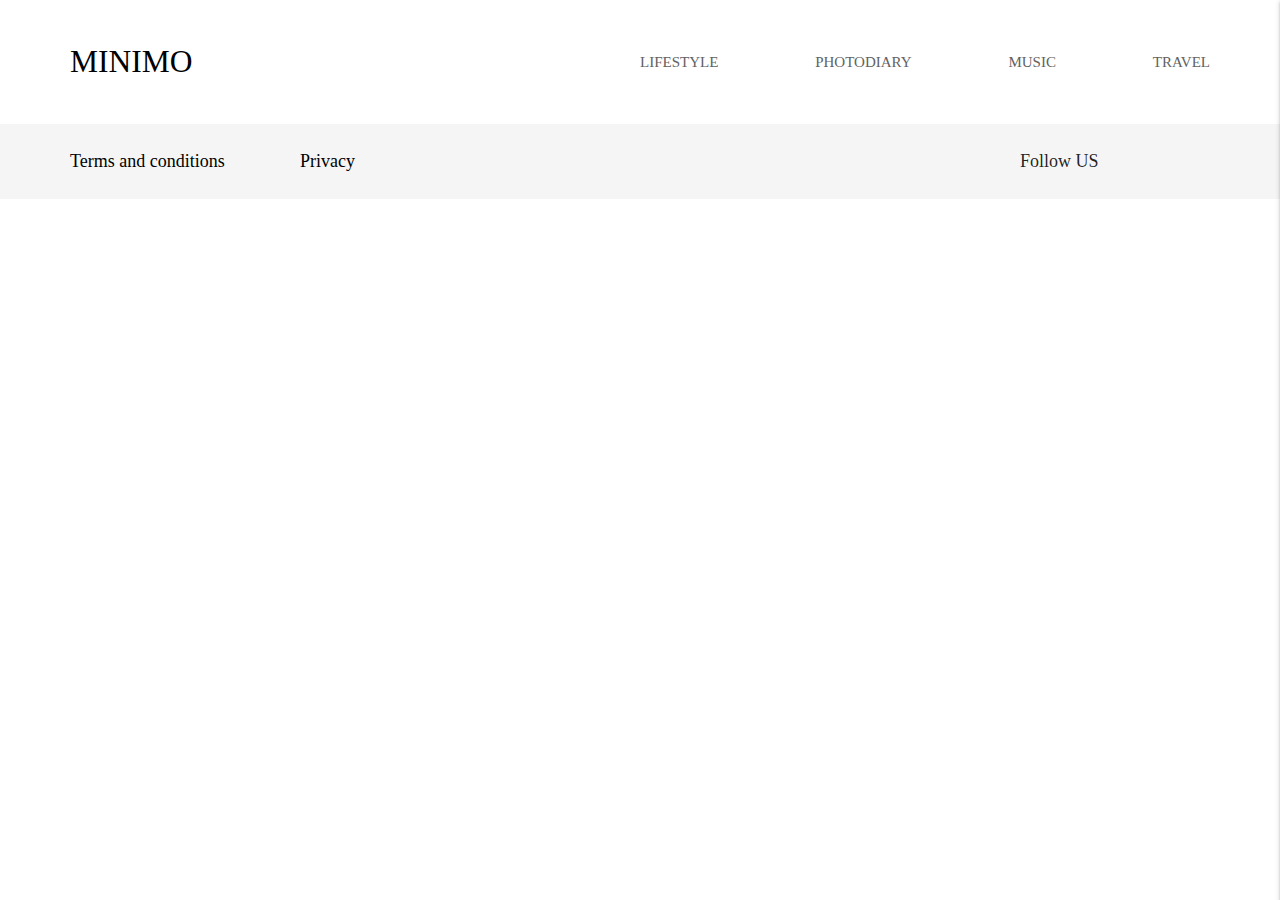
==== index.html @ a89e5e60 "Auto-generated commit" ====
<!doctype html>
<html lang="en">
<head>
  <meta charset="utf-8">
  <title>Minimo</title>
  <base href="https://ahmedkhairydev.github.io/ngminimo/">
  <meta name="viewport" content="width=device-width, initial-scale=1">
  <link rel="icon" type="image/x-icon" href="favicon.ico">
  
  <!-- Import Font Awesome -->
  <link rel="stylesheet" href="https://use.fontawesome.com/releases/v5.0.9/css/all.css" integrity="sha384-5SOiIsAziJl6AWe0HWRKTXlfcSHKmYV4RBF18PPJ173Kzn7jzMyFuTtk8JA7QQG1" crossorigin="anonymous">
  <!-- Import MaterializeCSS fonts -->
  <link rel="stylesheet" href="https://fonts.googleapis.com/icon?family=Material+Icons">
<link rel="stylesheet" href="styles.7fae1f78141020bac230.css"></head>
<body>
  <app-root></app-root>
<script type="text/javascript" src="runtime.26209474bfa8dc87a77c.js"></script><script type="text/javascript" src="es2015-polyfills.c5dd28b362270c767b34.js" nomodule></script><script type="text/javascript" src="polyfills.8bbb231b43165d65d357.js"></script><script type="text/javascript" src="scripts.d571d647354c7cdb6317.js"></script><script type="text/javascript" src="main.213c6eed64978dbbe529.js"></script></body>
</html>
---- styles.7fae1f78141020bac230.css ----
.materialize-red{background-color:#e51c23!important}.materialize-red-text{color:#e51c23!important}.materialize-red.lighten-5{background-color:#fdeaeb!important}.materialize-red-text.text-lighten-5{color:#fdeaeb!important}.materialize-red.lighten-4{background-color:#f8c1c3!important}.materialize-red-text.text-lighten-4{color:#f8c1c3!important}.materialize-red.lighten-3{background-color:#f3989b!important}.materialize-red-text.text-lighten-3{color:#f3989b!important}.materialize-red.lighten-2{background-color:#ee6e73!important}.materialize-red-text.text-lighten-2{color:#ee6e73!important}.materialize-red.lighten-1{background-color:#ea454b!important}.materialize-red-text.text-lighten-1{color:#ea454b!important}.materialize-red.darken-1{background-color:#d0181e!important}.materialize-red-text.text-darken-1{color:#d0181e!important}.materialize-red.darken-2{background-color:#b9151b!important}.materialize-red-text.text-darken-2{color:#b9151b!important}.materialize-red.darken-3{background-color:#a21318!important}.materialize-red-text.text-darken-3{color:#a21318!important}.materialize-red.darken-4{background-color:#8b1014!important}.materialize-red-text.text-darken-4{color:#8b1014!important}.red{background-color:#f44336!important}.red-text{color:#f44336!important}.red.lighten-5{background-color:#ffebee!important}.red-text.text-lighten-5{color:#ffebee!important}.red.lighten-4{background-color:#ffcdd2!important}.red-text.text-lighten-4{color:#ffcdd2!important}.red.lighten-3{background-color:#ef9a9a!important}.red-text.text-lighten-3{color:#ef9a9a!important}.red.lighten-2{background-color:#e57373!important}.red-text.text-lighten-2{color:#e57373!important}.red.lighten-1{background-color:#ef5350!important}.red-text.text-lighten-1{color:#ef5350!important}.red.darken-1{background-color:#e53935!important}.red-text.text-darken-1{color:#e53935!important}.red.darken-2{background-color:#d32f2f!important}.red-text.text-darken-2{color:#d32f2f!important}.red.darken-3{background-color:#c62828!important}.red-text.text-darken-3{color:#c62828!important}.red.darken-4{background-color:#b71c1c!important}.red-text.text-darken-4{color:#b71c1c!important}.red.accent-1{background-color:#ff8a80!important}.red-text.text-accent-1{color:#ff8a80!important}.red.accent-2{background-color:#ff5252!important}.red-text.text-accent-2{color:#ff5252!important}.red.accent-3{background-color:#ff1744!important}.red-text.text-accent-3{color:#ff1744!important}.red.accent-4{background-color:#d50000!important}.red-text.text-accent-4{color:#d50000!important}.pink{background-color:#e91e63!important}.pink-text{color:#e91e63!important}.pink.lighten-5{background-color:#fce4ec!important}.pink-text.text-lighten-5{color:#fce4ec!important}.pink.lighten-4{background-color:#f8bbd0!important}.pink-text.text-lighten-4{color:#f8bbd0!important}.pink.lighten-3{background-color:#f48fb1!important}.pink-text.text-lighten-3{color:#f48fb1!important}.pink.lighten-2{background-color:#f06292!important}.pink-text.text-lighten-2{color:#f06292!important}.pink.lighten-1{background-color:#ec407a!important}.pink-text.text-lighten-1{color:#ec407a!important}.pink.darken-1{background-color:#d81b60!important}.pink-text.text-darken-1{color:#d81b60!important}.pink.darken-2{background-color:#c2185b!important}.pink-text.text-darken-2{color:#c2185b!important}.pink.darken-3{background-color:#ad1457!important}.pink-text.text-darken-3{color:#ad1457!important}.pink.darken-4{background-color:#880e4f!important}.pink-text.text-darken-4{color:#880e4f!important}.pink.accent-1{background-color:#ff80ab!important}.pink-text.text-accent-1{color:#ff80ab!important}.pink.accent-2{background-color:#ff4081!important}.pink-text.text-accent-2{color:#ff4081!important}.pink.accent-3{background-color:#f50057!important}.pink-text.text-accent-3{color:#f50057!important}.pink.accent-4{background-color:#c51162!important}.pink-text.text-accent-4{color:#c51162!important}.purple{background-color:#9c27b0!important}.purple-text{color:#9c27b0!important}.purple.lighten-5{background-color:#f3e5f5!important}.purple-text.text-lighten-5{color:#f3e5f5!important}.purple.lighten-4{background-color:#e1bee7!important}.purple-text.text-lighten-4{color:#e1bee7!important}.purple.lighten-3{background-color:#ce93d8!important}.purple-text.text-lighten-3{color:#ce93d8!important}.purple.lighten-2{background-color:#ba68c8!important}.purple-text.text-lighten-2{color:#ba68c8!important}.purple.lighten-1{background-color:#ab47bc!important}.purple-text.text-lighten-1{color:#ab47bc!important}.purple.darken-1{background-color:#8e24aa!important}.purple-text.text-darken-1{color:#8e24aa!important}.purple.darken-2{background-color:#7b1fa2!important}.purple-text.text-darken-2{color:#7b1fa2!important}.purple.darken-3{background-color:#6a1b9a!important}.purple-text.text-darken-3{color:#6a1b9a!important}.purple.darken-4{background-color:#4a148c!important}.purple-text.text-darken-4{color:#4a148c!important}.purple.accent-1{background-color:#ea80fc!important}.purple-text.text-accent-1{color:#ea80fc!important}.purple.accent-2{background-color:#e040fb!important}.purple-text.text-accent-2{color:#e040fb!important}.purple.accent-3{background-color:#d500f9!important}.purple-text.text-accent-3{color:#d500f9!important}.purple.accent-4{background-color:#a0f!important}.purple-text.text-accent-4{color:#a0f!important}.deep-purple{background-color:#673ab7!important}.deep-purple-text{color:#673ab7!important}.deep-purple.lighten-5{background-color:#ede7f6!important}.deep-purple-text.text-lighten-5{color:#ede7f6!important}.deep-purple.lighten-4{background-color:#d1c4e9!important}.deep-purple-text.text-lighten-4{color:#d1c4e9!important}.deep-purple.lighten-3{background-color:#b39ddb!important}.deep-purple-text.text-lighten-3{color:#b39ddb!important}.deep-purple.lighten-2{background-color:#9575cd!important}.deep-purple-text.text-lighten-2{color:#9575cd!important}.deep-purple.lighten-1{background-color:#7e57c2!important}.deep-purple-text.text-lighten-1{color:#7e57c2!important}.deep-purple.darken-1{background-color:#5e35b1!important}.deep-purple-text.text-darken-1{color:#5e35b1!important}.deep-purple.darken-2{background-color:#512da8!important}.deep-purple-text.text-darken-2{color:#512da8!important}.deep-purple.darken-3{background-color:#4527a0!important}.deep-purple-text.text-darken-3{color:#4527a0!important}.deep-purple.darken-4{background-color:#311b92!important}.deep-purple-text.text-darken-4{color:#311b92!important}.deep-purple.accent-1{background-color:#b388ff!important}.deep-purple-text.text-accent-1{color:#b388ff!important}.deep-purple.accent-2{background-color:#7c4dff!important}.deep-purple-text.text-accent-2{color:#7c4dff!important}.deep-purple.accent-3{background-color:#651fff!important}.deep-purple-text.text-accent-3{color:#651fff!important}.deep-purple.accent-4{background-color:#6200ea!important}.deep-purple-text.text-accent-4{color:#6200ea!important}.indigo{background-color:#3f51b5!important}.indigo-text{color:#3f51b5!important}.indigo.lighten-5{background-color:#e8eaf6!important}.indigo-text.text-lighten-5{color:#e8eaf6!important}.indigo.lighten-4{background-color:#c5cae9!important}.indigo-text.text-lighten-4{color:#c5cae9!important}.indigo.lighten-3{background-color:#9fa8da!important}.indigo-text.text-lighten-3{color:#9fa8da!important}.indigo.lighten-2{background-color:#7986cb!important}.indigo-text.text-lighten-2{color:#7986cb!important}.indigo.lighten-1{background-color:#5c6bc0!important}.indigo-text.text-lighten-1{color:#5c6bc0!important}.indigo.darken-1{background-color:#3949ab!important}.indigo-text.text-darken-1{color:#3949ab!important}.indigo.darken-2{background-color:#303f9f!important}.indigo-text.text-darken-2{color:#303f9f!important}.indigo.darken-3{background-color:#283593!important}.indigo-text.text-darken-3{color:#283593!important}.indigo.darken-4{background-color:#1a237e!important}.indigo-text.text-darken-4{color:#1a237e!important}.indigo.accent-1{background-color:#8c9eff!important}.indigo-text.text-accent-1{color:#8c9eff!important}.indigo.accent-2{background-color:#536dfe!important}.indigo-text.text-accent-2{color:#536dfe!important}.indigo.accent-3{background-color:#3d5afe!important}.indigo-text.text-accent-3{color:#3d5afe!important}.indigo.accent-4{background-color:#304ffe!important}.indigo-text.text-accent-4{color:#304ffe!important}.blue{background-color:#2196f3!important}.blue-text{color:#2196f3!important}.blue.lighten-5{background-color:#e3f2fd!important}.blue-text.text-lighten-5{color:#e3f2fd!important}.blue.lighten-4{background-color:#bbdefb!important}.blue-text.text-lighten-4{color:#bbdefb!important}.blue.lighten-3{background-color:#90caf9!important}.blue-text.text-lighten-3{color:#90caf9!important}.blue.lighten-2{background-color:#64b5f6!important}.blue-text.text-lighten-2{color:#64b5f6!important}.blue.lighten-1{background-color:#42a5f5!important}.blue-text.text-lighten-1{color:#42a5f5!important}.blue.darken-1{background-color:#1e88e5!important}.blue-text.text-darken-1{color:#1e88e5!important}.blue.darken-2{background-color:#1976d2!important}.blue-text.text-darken-2{color:#1976d2!important}.blue.darken-3{background-color:#1565c0!important}.blue-text.text-darken-3{color:#1565c0!important}.blue.darken-4{background-color:#0d47a1!important}.blue-text.text-darken-4{color:#0d47a1!important}.blue.accent-1{background-color:#82b1ff!important}.blue-text.text-accent-1{color:#82b1ff!important}.blue.accent-2{background-color:#448aff!important}.blue-text.text-accent-2{color:#448aff!important}.blue.accent-3{background-color:#2979ff!important}.blue-text.text-accent-3{color:#2979ff!important}.blue.accent-4{background-color:#2962ff!important}.blue-text.text-accent-4{color:#2962ff!important}.light-blue{background-color:#03a9f4!important}.light-blue-text{color:#03a9f4!important}.light-blue.lighten-5{background-color:#e1f5fe!important}.light-blue-text.text-lighten-5{color:#e1f5fe!important}.light-blue.lighten-4{background-color:#b3e5fc!important}.light-blue-text.text-lighten-4{color:#b3e5fc!important}.light-blue.lighten-3{background-color:#81d4fa!important}.light-blue-text.text-lighten-3{color:#81d4fa!important}.light-blue.lighten-2{background-color:#4fc3f7!important}.light-blue-text.text-lighten-2{color:#4fc3f7!important}.light-blue.lighten-1{background-color:#29b6f6!important}.light-blue-text.text-lighten-1{color:#29b6f6!important}.light-blue.darken-1{background-color:#039be5!important}.light-blue-text.text-darken-1{color:#039be5!important}.light-blue.darken-2{background-color:#0288d1!important}.light-blue-text.text-darken-2{color:#0288d1!important}.light-blue.darken-3{background-color:#0277bd!important}.light-blue-text.text-darken-3{color:#0277bd!important}.light-blue.darken-4{background-color:#01579b!important}.light-blue-text.text-darken-4{color:#01579b!important}.light-blue.accent-1{background-color:#80d8ff!important}.light-blue-text.text-accent-1{color:#80d8ff!important}.light-blue.accent-2{background-color:#40c4ff!important}.light-blue-text.text-accent-2{color:#40c4ff!important}.light-blue.accent-3{background-color:#00b0ff!important}.light-blue-text.text-accent-3{color:#00b0ff!important}.light-blue.accent-4{background-color:#0091ea!important}.light-blue-text.text-accent-4{color:#0091ea!important}.cyan{background-color:#00bcd4!important}.cyan-text{color:#00bcd4!important}.cyan.lighten-5{background-color:#e0f7fa!important}.cyan-text.text-lighten-5{color:#e0f7fa!important}.cyan.lighten-4{background-color:#b2ebf2!important}.cyan-text.text-lighten-4{color:#b2ebf2!important}.cyan.lighten-3{background-color:#80deea!important}.cyan-text.text-lighten-3{color:#80deea!important}.cyan.lighten-2{background-color:#4dd0e1!important}.cyan-text.text-lighten-2{color:#4dd0e1!important}.cyan.lighten-1{background-color:#26c6da!important}.cyan-text.text-lighten-1{color:#26c6da!important}.cyan.darken-1{background-color:#00acc1!important}.cyan-text.text-darken-1{color:#00acc1!important}.cyan.darken-2{background-color:#0097a7!important}.cyan-text.text-darken-2{color:#0097a7!important}.cyan.darken-3{background-color:#00838f!important}.cyan-text.text-darken-3{color:#00838f!important}.cyan.darken-4{background-color:#006064!important}.cyan-text.text-darken-4{color:#006064!important}.cyan.accent-1{background-color:#84ffff!important}.cyan-text.text-accent-1{color:#84ffff!important}.cyan.accent-2{background-color:#18ffff!important}.cyan-text.text-accent-2{color:#18ffff!important}.cyan.accent-3{background-color:#00e5ff!important}.cyan-text.text-accent-3{color:#00e5ff!important}.cyan.accent-4{background-color:#00b8d4!important}.cyan-text.text-accent-4{color:#00b8d4!important}.teal{background-color:#009688!important}.teal-text{color:#009688!important}.teal.lighten-5{background-color:#e0f2f1!important}.teal-text.text-lighten-5{color:#e0f2f1!important}.teal.lighten-4{background-color:#b2dfdb!important}.teal-text.text-lighten-4{color:#b2dfdb!important}.teal.lighten-3{background-color:#80cbc4!important}.teal-text.text-lighten-3{color:#80cbc4!important}.teal.lighten-2{background-color:#4db6ac!important}.teal-text.text-lighten-2{color:#4db6ac!important}.teal.lighten-1{background-color:#26a69a!important}.teal-text.text-lighten-1{color:#26a69a!important}.teal.darken-1{background-color:#00897b!important}.teal-text.text-darken-1{color:#00897b!important}.teal.darken-2{background-color:#00796b!important}.teal-text.text-darken-2{color:#00796b!important}.teal.darken-3{background-color:#00695c!important}.teal-text.text-darken-3{color:#00695c!important}.teal.darken-4{background-color:#004d40!important}.teal-text.text-darken-4{color:#004d40!important}.teal.accent-1{background-color:#a7ffeb!important}.teal-text.text-accent-1{color:#a7ffeb!important}.teal.accent-2{background-color:#64ffda!important}.teal-text.text-accent-2{color:#64ffda!important}.teal.accent-3{background-color:#1de9b6!important}.teal-text.text-accent-3{color:#1de9b6!important}.teal.accent-4{background-color:#00bfa5!important}.teal-text.text-accent-4{color:#00bfa5!important}.green{background-color:#4caf50!important}.green-text{color:#4caf50!important}.green.lighten-5{background-color:#e8f5e9!important}.green-text.text-lighten-5{color:#e8f5e9!important}.green.lighten-4{background-color:#c8e6c9!important}.green-text.text-lighten-4{color:#c8e6c9!important}.green.lighten-3{background-color:#a5d6a7!important}.green-text.text-lighten-3{color:#a5d6a7!important}.green.lighten-2{background-color:#81c784!important}.green-text.text-lighten-2{color:#81c784!important}.green.lighten-1{background-color:#66bb6a!important}.green-text.text-lighten-1{color:#66bb6a!important}.green.darken-1{background-color:#43a047!important}.green-text.text-darken-1{color:#43a047!important}.green.darken-2{background-color:#388e3c!important}.green-text.text-darken-2{color:#388e3c!important}.green.darken-3{background-color:#2e7d32!important}.green-text.text-darken-3{color:#2e7d32!important}.green.darken-4{background-color:#1b5e20!important}.green-text.text-darken-4{color:#1b5e20!important}.green.accent-1{background-color:#b9f6ca!important}.green-text.text-accent-1{color:#b9f6ca!important}.green.accent-2{background-color:#69f0ae!important}.green-text.text-accent-2{color:#69f0ae!important}.green.accent-3{background-color:#00e676!important}.green-text.text-accent-3{color:#00e676!important}.green.accent-4{background-color:#00c853!important}.green-text.text-accent-4{color:#00c853!important}.light-green{background-color:#8bc34a!important}.light-green-text{color:#8bc34a!important}.light-green.lighten-5{background-color:#f1f8e9!important}.light-green-text.text-lighten-5{color:#f1f8e9!important}.light-green.lighten-4{background-color:#dcedc8!important}.light-green-text.text-lighten-4{color:#dcedc8!important}.light-green.lighten-3{background-color:#c5e1a5!important}.light-green-text.text-lighten-3{color:#c5e1a5!important}.light-green.lighten-2{background-color:#aed581!important}.light-green-text.text-lighten-2{color:#aed581!important}.light-green.lighten-1{background-color:#9ccc65!important}.light-green-text.text-lighten-1{color:#9ccc65!important}.light-green.darken-1{background-color:#7cb342!important}.light-green-text.text-darken-1{color:#7cb342!important}.light-green.darken-2{background-color:#689f38!important}.light-green-text.text-darken-2{color:#689f38!important}.light-green.darken-3{background-color:#558b2f!important}.light-green-text.text-darken-3{color:#558b2f!important}.light-green.darken-4{background-color:#33691e!important}.light-green-text.text-darken-4{color:#33691e!important}.light-green.accent-1{background-color:#ccff90!important}.light-green-text.text-accent-1{color:#ccff90!important}.light-green.accent-2{background-color:#b2ff59!important}.light-green-text.text-accent-2{color:#b2ff59!important}.light-green.accent-3{background-color:#76ff03!important}.light-green-text.text-accent-3{color:#76ff03!important}.light-green.accent-4{background-color:#64dd17!important}.light-green-text.text-accent-4{color:#64dd17!important}.lime{background-color:#cddc39!important}.lime-text{color:#cddc39!important}.lime.lighten-5{background-color:#f9fbe7!important}.lime-text.text-lighten-5{color:#f9fbe7!important}.lime.lighten-4{background-color:#f0f4c3!important}.lime-text.text-lighten-4{color:#f0f4c3!important}.lime.lighten-3{background-color:#e6ee9c!important}.lime-text.text-lighten-3{color:#e6ee9c!important}.lime.lighten-2{background-color:#dce775!important}.lime-text.text-lighten-2{color:#dce775!important}.lime.lighten-1{background-color:#d4e157!important}.lime-text.text-lighten-1{color:#d4e157!important}.lime.darken-1{background-color:#c0ca33!important}.lime-text.text-darken-1{color:#c0ca33!important}.lime.darken-2{background-color:#afb42b!important}.lime-text.text-darken-2{color:#afb42b!important}.lime.darken-3{background-color:#9e9d24!important}.lime-text.text-darken-3{color:#9e9d24!important}.lime.darken-4{background-color:#827717!important}.lime-text.text-darken-4{color:#827717!important}.lime.accent-1{background-color:#f4ff81!important}.lime-text.text-accent-1{color:#f4ff81!important}.lime.accent-2{background-color:#eeff41!important}.lime-text.text-accent-2{color:#eeff41!important}.lime.accent-3{background-color:#c6ff00!important}.lime-text.text-accent-3{color:#c6ff00!important}.lime.accent-4{background-color:#aeea00!important}.lime-text.text-accent-4{color:#aeea00!important}.yellow{background-color:#ffeb3b!important}.yellow-text{color:#ffeb3b!important}.yellow.lighten-5{background-color:#fffde7!important}.yellow-text.text-lighten-5{color:#fffde7!important}.yellow.lighten-4{background-color:#fff9c4!important}.yellow-text.text-lighten-4{color:#fff9c4!important}.yellow.lighten-3{background-color:#fff59d!important}.yellow-text.text-lighten-3{color:#fff59d!important}.yellow.lighten-2{background-color:#fff176!important}.yellow-text.text-lighten-2{color:#fff176!important}.yellow.lighten-1{background-color:#ffee58!important}.yellow-text.text-lighten-1{color:#ffee58!important}.yellow.darken-1{background-color:#fdd835!important}.yellow-text.text-darken-1{color:#fdd835!important}.yellow.darken-2{background-color:#fbc02d!important}.yellow-text.text-darken-2{color:#fbc02d!important}.yellow.darken-3{background-color:#f9a825!important}.yellow-text.text-darken-3{color:#f9a825!important}.yellow.darken-4{background-color:#f57f17!important}.yellow-text.text-darken-4{color:#f57f17!important}.yellow.accent-1{background-color:#ffff8d!important}.yellow-text.text-accent-1{color:#ffff8d!important}.yellow.accent-2{background-color:#ff0!important}.yellow-text.text-accent-2{color:#ff0!important}.yellow.accent-3{background-color:#ffea00!important}.yellow-text.text-accent-3{color:#ffea00!important}.yellow.accent-4{background-color:#ffd600!important}.yellow-text.text-accent-4{color:#ffd600!important}.amber{background-color:#ffc107!important}.amber-text{color:#ffc107!important}.amber.lighten-5{background-color:#fff8e1!important}.amber-text.text-lighten-5{color:#fff8e1!important}.amber.lighten-4{background-color:#ffecb3!important}.amber-text.text-lighten-4{color:#ffecb3!important}.amber.lighten-3{background-color:#ffe082!important}.amber-text.text-lighten-3{color:#ffe082!important}.amber.lighten-2{background-color:#ffd54f!important}.amber-text.text-lighten-2{color:#ffd54f!important}.amber.lighten-1{background-color:#ffca28!important}.amber-text.text-lighten-1{color:#ffca28!important}.amber.darken-1{background-color:#ffb300!important}.amber-text.text-darken-1{color:#ffb300!important}.amber.darken-2{background-color:#ffa000!important}.amber-text.text-darken-2{color:#ffa000!important}.amber.darken-3{background-color:#ff8f00!important}.amber-text.text-darken-3{color:#ff8f00!important}.amber.darken-4{background-color:#ff6f00!important}.amber-text.text-darken-4{color:#ff6f00!important}.amber.accent-1{background-color:#ffe57f!important}.amber-text.text-accent-1{color:#ffe57f!important}.amber.accent-2{background-color:#ffd740!important}.amber-text.text-accent-2{color:#ffd740!important}.amber.accent-3{background-color:#ffc400!important}.amber-text.text-accent-3{color:#ffc400!important}.amber.accent-4{background-color:#ffab00!important}.amber-text.text-accent-4{color:#ffab00!important}.orange{background-color:#ff9800!important}.orange-text{color:#ff9800!important}.orange.lighten-5{background-color:#fff3e0!important}.orange-text.text-lighten-5{color:#fff3e0!important}.orange.lighten-4{background-color:#ffe0b2!important}.orange-text.text-lighten-4{color:#ffe0b2!important}.orange.lighten-3{background-color:#ffcc80!important}.orange-text.text-lighten-3{color:#ffcc80!important}.orange.lighten-2{background-color:#ffb74d!important}.orange-text.text-lighten-2{color:#ffb74d!important}.orange.lighten-1{background-color:#ffa726!important}.orange-text.text-lighten-1{color:#ffa726!important}.orange.darken-1{background-color:#fb8c00!important}.orange-text.text-darken-1{color:#fb8c00!important}.orange.darken-2{background-color:#f57c00!important}.orange-text.text-darken-2{color:#f57c00!important}.orange.darken-3{background-color:#ef6c00!important}.orange-text.text-darken-3{color:#ef6c00!important}.orange.darken-4{background-color:#e65100!important}.orange-text.text-darken-4{color:#e65100!important}.orange.accent-1{background-color:#ffd180!important}.orange-text.text-accent-1{color:#ffd180!important}.orange.accent-2{background-color:#ffab40!important}.orange-text.text-accent-2{color:#ffab40!important}.orange.accent-3{background-color:#ff9100!important}.orange-text.text-accent-3{color:#ff9100!important}.orange.accent-4{background-color:#ff6d00!important}.orange-text.text-accent-4{color:#ff6d00!important}.deep-orange{background-color:#ff5722!important}.deep-orange-text{color:#ff5722!important}.deep-orange.lighten-5{background-color:#fbe9e7!important}.deep-orange-text.text-lighten-5{color:#fbe9e7!important}.deep-orange.lighten-4{background-color:#ffccbc!important}.deep-orange-text.text-lighten-4{color:#ffccbc!important}.deep-orange.lighten-3{background-color:#ffab91!important}.deep-orange-text.text-lighten-3{color:#ffab91!important}.deep-orange.lighten-2{background-color:#ff8a65!important}.deep-orange-text.text-lighten-2{color:#ff8a65!important}.deep-orange.lighten-1{background-color:#ff7043!important}.deep-orange-text.text-lighten-1{color:#ff7043!important}.deep-orange.darken-1{background-color:#f4511e!important}.deep-orange-text.text-darken-1{color:#f4511e!important}.deep-orange.darken-2{background-color:#e64a19!important}.deep-orange-text.text-darken-2{color:#e64a19!important}.deep-orange.darken-3{background-color:#d84315!important}.deep-orange-text.text-darken-3{color:#d84315!important}.deep-orange.darken-4{background-color:#bf360c!important}.deep-orange-text.text-darken-4{color:#bf360c!important}.deep-orange.accent-1{background-color:#ff9e80!important}.deep-orange-text.text-accent-1{color:#ff9e80!important}.deep-orange.accent-2{background-color:#ff6e40!important}.deep-orange-text.text-accent-2{color:#ff6e40!important}.deep-orange.accent-3{background-color:#ff3d00!important}.deep-orange-text.text-accent-3{color:#ff3d00!important}.deep-orange.accent-4{background-color:#dd2c00!important}.deep-orange-text.text-accent-4{color:#dd2c00!important}.brown{background-color:#795548!important}.brown-text{color:#795548!important}.brown.lighten-5{background-color:#efebe9!important}.brown-text.text-lighten-5{color:#efebe9!important}.brown.lighten-4{background-color:#d7ccc8!important}.brown-text.text-lighten-4{color:#d7ccc8!important}.brown.lighten-3{background-color:#bcaaa4!important}.brown-text.text-lighten-3{color:#bcaaa4!important}.brown.lighten-2{background-color:#a1887f!important}.brown-text.text-lighten-2{color:#a1887f!important}.brown.lighten-1{background-color:#8d6e63!important}.brown-text.text-lighten-1{color:#8d6e63!important}.brown.darken-1{background-color:#6d4c41!important}.brown-text.text-darken-1{color:#6d4c41!important}.brown.darken-2{background-color:#5d4037!important}.brown-text.text-darken-2{color:#5d4037!important}.brown.darken-3{background-color:#4e342e!important}.brown-text.text-darken-3{color:#4e342e!important}.brown.darken-4{background-color:#3e2723!important}.brown-text.text-darken-4{color:#3e2723!important}.blue-grey{background-color:#607d8b!important}.blue-grey-text{color:#607d8b!important}.blue-grey.lighten-5{background-color:#eceff1!important}.blue-grey-text.text-lighten-5{color:#eceff1!important}.blue-grey.lighten-4{background-color:#cfd8dc!important}.blue-grey-text.text-lighten-4{color:#cfd8dc!important}.blue-grey.lighten-3{background-color:#b0bec5!important}.blue-grey-text.text-lighten-3{color:#b0bec5!important}.blue-grey.lighten-2{background-color:#90a4ae!important}.blue-grey-text.text-lighten-2{color:#90a4ae!important}.blue-grey.lighten-1{background-color:#78909c!important}.blue-grey-text.text-lighten-1{color:#78909c!important}.blue-grey.darken-1{background-color:#546e7a!important}.blue-grey-text.text-darken-1{color:#546e7a!important}.blue-grey.darken-2{background-color:#455a64!important}.blue-grey-text.text-darken-2{color:#455a64!important}.blue-grey.darken-3{background-color:#37474f!important}.blue-grey-text.text-darken-3{color:#37474f!important}.blue-grey.darken-4{background-color:#263238!important}.blue-grey-text.text-darken-4{color:#263238!important}.grey{background-color:#9e9e9e!important}.grey-text{color:#9e9e9e!important}.grey.lighten-5{background-color:#fafafa!important}.grey-text.text-lighten-5{color:#fafafa!important}.grey.lighten-4{background-color:#f5f5f5!important}.grey-text.text-lighten-4{color:#f5f5f5!important}.grey.lighten-3{background-color:#eee!important}.grey-text.text-lighten-3{color:#eee!important}.grey.lighten-2{background-color:#e0e0e0!important}.grey-text.text-lighten-2{color:#e0e0e0!important}.grey.lighten-1{background-color:#bdbdbd!important}.grey-text.text-lighten-1{color:#bdbdbd!important}.grey.darken-1{background-color:#757575!important}.grey-text.text-darken-1{color:#757575!important}.grey.darken-2{background-color:#616161!important}.grey-text.text-darken-2{color:#616161!important}.grey.darken-3{background-color:#424242!important}.grey-text.text-darken-3{color:#424242!important}.grey.darken-4{background-color:#212121!important}.grey-text.text-darken-4{color:#212121!important}.black{background-color:#000!important}.black-text{color:#000!important}.white{background-color:#fff!important}.white-text{color:#fff!important}.transparent{background-color:transparent!important}.transparent-text{color:transparent!important}/*! normalize.css v7.0.0 | MIT License | github.com/necolas/normalize.css */html{-ms-text-size-adjust:100%;-webkit-text-size-adjust:100%}body{margin:0}article,aside,details,figcaption,figure,footer,header,main,menu,nav,section{display:block}figure{margin:1em 40px}hr{box-sizing:content-box;height:0;overflow:visible}code,kbd,pre,samp{font-family:monospace,monospace;font-size:1em}a{background-color:transparent;-webkit-text-decoration-skip:objects;color:#039be5;-webkit-tap-highlight-color:transparent;text-decoration:none}abbr[title]{border-bottom:none;text-decoration:underline;-webkit-text-decoration:underline dotted;text-decoration:underline dotted}b,strong{font-weight:bolder}dfn{font-style:italic}mark{background-color:#ff0;color:#000}sub,sup{font-size:75%;line-height:0;position:relative;vertical-align:baseline}sub{bottom:-.25em}sup{top:-.5em}audio,canvas,video{display:inline-block}audio:not([controls]){display:none;height:0}img{border-style:none}svg:not(:root){overflow:hidden}button,input,optgroup,select,textarea{font-family:sans-serif;font-size:100%;line-height:1.15;margin:0;font-family:-apple-system,BlinkMacSystemFont,"Segoe UI",Roboto,Oxygen-Sans,Ubuntu,Cantarell,"Helvetica Neue",sans-serif}button,input{overflow:visible}button,select{text-transform:none}[type=reset],[type=submit],button,html [type=button]{-webkit-appearance:button}[type=button]::-moz-focus-inner,[type=reset]::-moz-focus-inner,[type=submit]::-moz-focus-inner,button::-moz-focus-inner{border-style:none;padding:0}[type=button]:-moz-focusring,[type=reset]:-moz-focusring,[type=submit]:-moz-focusring,button:-moz-focusring{outline:ButtonText dotted 1px}fieldset{padding:.35em .75em .625em}legend{box-sizing:border-box;color:inherit;display:table;max-width:100%;padding:0;white-space:normal}progress{display:inline-block;vertical-align:baseline}[type=checkbox],[type=radio]{box-sizing:border-box;padding:0}[type=number]::-webkit-inner-spin-button,[type=number]::-webkit-outer-spin-button{height:auto}[type=search]{-webkit-appearance:textfield;outline-offset:-2px}[type=search]::-webkit-search-cancel-button,[type=search]::-webkit-search-decoration{-webkit-appearance:none}::-webkit-file-upload-button{-webkit-appearance:button;font:inherit}summary{display:list-item}[hidden],template{display:none}*,:after,:before{box-sizing:inherit}ul:not(.browser-default){padding-left:0;list-style-type:none}ul:not(.browser-default)>li{list-style-type:none}.valign-wrapper{display:flex;align-items:center}.clearfix{clear:both}.z-depth-0{box-shadow:none!important}.btn,.btn-floating,.btn-large,.btn-small,.card,.card-panel,.collapsible,.dropdown-content,.sidenav,.toast,.z-depth-1,nav{box-shadow:0 2px 2px 0 rgba(0,0,0,.14),0 3px 1px -2px rgba(0,0,0,.12),0 1px 5px 0 rgba(0,0,0,.2)}.btn-floating:hover,.btn-large:hover,.btn-small:hover,.btn:hover,.z-depth-1-half{box-shadow:0 3px 3px 0 rgba(0,0,0,.14),0 1px 7px 0 rgba(0,0,0,.12),0 3px 1px -1px rgba(0,0,0,.2)}.z-depth-2{box-shadow:0 4px 5px 0 rgba(0,0,0,.14),0 1px 10px 0 rgba(0,0,0,.12),0 2px 4px -1px rgba(0,0,0,.3)}.z-depth-3{box-shadow:0 8px 17px 2px rgba(0,0,0,.14),0 3px 14px 2px rgba(0,0,0,.12),0 5px 5px -3px rgba(0,0,0,.2)}.z-depth-4{box-shadow:0 16px 24px 2px rgba(0,0,0,.14),0 6px 30px 5px rgba(0,0,0,.12),0 8px 10px -7px rgba(0,0,0,.2)}.modal,.z-depth-5{box-shadow:0 24px 38px 3px rgba(0,0,0,.14),0 9px 46px 8px rgba(0,0,0,.12),0 11px 15px -7px rgba(0,0,0,.2)}.hoverable{transition:box-shadow .25s}.hoverable:hover{box-shadow:0 8px 17px 0 rgba(0,0,0,.2),0 6px 20px 0 rgba(0,0,0,.19)}.divider{height:1px;overflow:hidden;background-color:#e0e0e0}blockquote{margin:20px 0;padding-left:1.5rem;border-left:5px solid #ee6e73}i{line-height:inherit}i.left{float:left;margin-right:15px}i.right{float:right;margin-left:15px}i.tiny{font-size:1rem}i.small{font-size:2rem}i.medium{font-size:4rem}i.large{font-size:6rem}img.responsive-img,video.responsive-video{max-width:100%;height:auto}.pagination li{display:inline-block;border-radius:2px;text-align:center;vertical-align:top;height:30px}.pagination li a{color:#444;display:inline-block;font-size:1.2rem;padding:0 10px;line-height:30px}.pagination li.active a{color:#fff}.pagination li.active{background-color:#ee6e73}.pagination li.disabled a{cursor:default;color:#999}.pagination li i{font-size:2rem}.pagination li.pages ul li{display:inline-block;float:none}.breadcrumb{font-size:18px;color:rgba(255,255,255,.7)}.breadcrumb [class*=mdi-],.breadcrumb [class^=mdi-],.breadcrumb i,.breadcrumb i.material-icons{display:inline-block;float:left;font-size:24px}.breadcrumb:before{content:'\E5CC';color:rgba(255,255,255,.7);vertical-align:top;display:inline-block;font-family:'Material Icons';font-weight:400;font-style:normal;font-size:25px;margin:0 10px 0 8px;-webkit-font-smoothing:antialiased}.breadcrumb:first-child:before{display:none}.breadcrumb:last-child{color:#fff}.parallax-container{position:relative;overflow:hidden;height:500px}.parallax-container .parallax{position:absolute;top:0;left:0;right:0;bottom:0;z-index:-1}.parallax-container .parallax img{opacity:0;position:absolute;left:50%;bottom:0;min-width:100%;min-height:100%;-webkit-transform:translate3d(0,0,0);transform:translate3d(0,0,0);-webkit-transform:translateX(-50%);transform:translateX(-50%)}.pin-bottom,.pin-top{position:relative}.pinned{position:fixed!important}ul.staggered-list li{opacity:0}.fade-in{opacity:0;-webkit-transform-origin:0 50%;transform-origin:0 50%}@media only screen and (max-width:600px){.hide-on-small-and-down,.hide-on-small-only{display:none!important}}@media only screen and (max-width:992px){.pagination{width:100%}.pagination li.next,.pagination li.prev{width:10%}.pagination li.pages{width:80%;overflow:hidden;white-space:nowrap}.hide-on-med-and-down{display:none!important}}@media only screen and (min-width:601px){.hide-on-med-and-up{display:none!important}}@media only screen and (min-width:600px) and (max-width:992px){.hide-on-med-only{display:none!important}}@media only screen and (min-width:993px){.hide-on-large-only{display:none!important}}@media only screen and (min-width:1201px){.hide-on-extra-large-only{display:none!important}.show-on-extra-large{display:block!important}}@media only screen and (min-width:993px){.show-on-large{display:block!important}}@media only screen and (min-width:600px) and (max-width:992px){.show-on-medium{display:block!important}}@media only screen and (min-width:601px){.show-on-medium-and-up{display:block!important}}@media only screen and (max-width:600px){.show-on-small{display:block!important}.center-on-small-only{text-align:center}#toast-container{min-width:100%;bottom:0}}.page-footer{padding-top:20px;color:#fff;background-color:#ee6e73}.page-footer .footer-copyright{overflow:hidden;min-height:50px;display:flex;align-items:center;justify-content:space-between;padding:10px 0;color:rgba(255,255,255,.8);background-color:rgba(51,51,51,.08)}table,td,th{border:none}table{width:100%;display:table;border-collapse:collapse;border-spacing:0}table.striped tr{border-bottom:none}table.striped>tbody>tr:nth-child(odd){background-color:rgba(242,242,242,.5)}table.striped>tbody>tr>td{border-radius:0}table.highlight>tbody>tr{transition:background-color .25s ease}table.highlight>tbody>tr:hover{background-color:rgba(242,242,242,.5)}table.centered tbody tr td,table.centered thead tr th{text-align:center}tr{border-bottom:1px solid rgba(0,0,0,.12)}td,th{padding:15px 5px;display:table-cell;text-align:left;vertical-align:middle;border-radius:2px}@media only screen and (max-width:992px){.show-on-medium-and-down{display:block!important}table.responsive-table{width:100%;border-collapse:collapse;border-spacing:0;display:block;position:relative}table.responsive-table td:empty:before{content:'\00a0'}table.responsive-table td,table.responsive-table th{margin:0;vertical-align:top}table.responsive-table thead tr{display:block;padding:0 10px 0 0}table.responsive-table thead tr th::before{content:"\00a0"}table.responsive-table tbody{display:block;width:auto;position:relative;overflow-x:auto;white-space:nowrap}table.responsive-table tbody tr{display:inline-block;vertical-align:top}table.responsive-table th{display:block;text-align:right}table.responsive-table td{display:block;min-height:1.25em;text-align:left}table.responsive-table tr{border-bottom:none;padding:0 10px}table.responsive-table thead{display:block;float:left;border:0;border-right:1px solid rgba(0,0,0,.12)}}.collection{margin:.5rem 0 1rem;border:1px solid #e0e0e0;border-radius:2px;overflow:hidden;position:relative}.collection .collection-item{background-color:#fff;line-height:1.5rem;padding:10px 20px;margin:0;border-bottom:1px solid #e0e0e0}.collection .collection-item.avatar{min-height:84px;padding-left:72px;position:relative}.collection .collection-item.avatar :not(.circle-clipper)>.circle,.collection .collection-item.avatar:not(.circle-clipper)>.circle{position:absolute;width:42px;height:42px;overflow:hidden;left:15px;display:inline-block;vertical-align:middle}.collection .collection-item.avatar i.circle{font-size:18px;line-height:42px;color:#fff;background-color:#999;text-align:center}.collection .collection-item.avatar .title{font-size:16px}.collection .collection-item.avatar p{margin:0}.collection .collection-item.avatar .secondary-content{position:absolute;top:16px;right:16px}.collection .collection-item:last-child{border-bottom:none}.collection .collection-item.active{background-color:#26a69a;color:#eafaf9}.collection .collection-item.active .secondary-content{color:#fff}.collection a.collection-item{display:block;transition:.25s;color:#26a69a}.collection a.collection-item:not(.active):hover{background-color:#ddd}.collection.with-header .collection-header{background-color:#fff;border-bottom:1px solid #e0e0e0;padding:10px 20px}.collection.with-header .collection-item{padding-left:30px}.collection.with-header .collection-item.avatar{padding-left:72px}.secondary-content{float:right;color:#26a69a}.collapsible .collection{margin:0;border:none}.video-container{position:relative;padding-bottom:56.25%;height:0;overflow:hidden}.video-container embed,.video-container iframe,.video-container object{position:absolute;top:0;left:0;width:100%;height:100%}.progress{position:relative;height:4px;display:block;width:100%;background-color:#acece6;border-radius:2px;margin:.5rem 0 1rem;overflow:hidden}.progress .determinate{position:absolute;top:0;left:0;bottom:0;background-color:#26a69a;transition:width .3s linear}.progress .indeterminate{background-color:#26a69a}.progress .indeterminate:before{content:'';position:absolute;background-color:inherit;top:0;left:0;bottom:0;will-change:left,right;-webkit-animation:2.1s cubic-bezier(.65,.815,.735,.395) infinite indeterminate;animation:2.1s cubic-bezier(.65,.815,.735,.395) infinite indeterminate}.progress .indeterminate:after{content:'';position:absolute;background-color:inherit;top:0;left:0;bottom:0;will-change:left,right;-webkit-animation:2.1s cubic-bezier(.165,.84,.44,1) infinite indeterminate-short;animation:2.1s cubic-bezier(.165,.84,.44,1) infinite indeterminate-short;-webkit-animation-delay:1.15s;animation-delay:1.15s}@-webkit-keyframes indeterminate{0%{left:-35%;right:100%}100%,60%{left:100%;right:-90%}}@keyframes indeterminate{0%{left:-35%;right:100%}100%,60%{left:100%;right:-90%}}@-webkit-keyframes indeterminate-short{0%{left:-200%;right:100%}100%,60%{left:107%;right:-8%}}@keyframes indeterminate-short{0%{left:-200%;right:100%}100%,60%{left:107%;right:-8%}}.hide{display:none!important}.left-align{text-align:left}.right-align{text-align:right}.center,.center-align{text-align:center}.left{float:left!important}.right{float:right!important}.no-select,input[type=range],input[type=range]+.thumb{-webkit-user-select:none;-moz-user-select:none;-ms-user-select:none;user-select:none}.circle{border-radius:50%}.center-block{display:block;margin-left:auto;margin-right:auto}.truncate{display:block;white-space:nowrap;overflow:hidden;text-overflow:ellipsis}.no-padding{padding:0!important}span.badge{min-width:3rem;padding:0 6px;margin-left:14px;text-align:center;font-size:1rem;line-height:22px;height:22px;color:#757575;float:right;box-sizing:border-box}span.badge.new{font-weight:300;font-size:.8rem;color:#fff;background-color:#26a69a;border-radius:2px}span.badge.new:after{content:" new"}span.badge[data-badge-caption]::after{content:" " attr(data-badge-caption)}nav ul a span.badge{display:inline-block;float:none;margin-left:4px;line-height:22px;height:22px;-webkit-font-smoothing:auto}.collection-item span.badge{margin-top:calc(.75rem - 11px)}.collapsible span.badge{margin-left:auto}.sidenav span.badge{margin-top:calc(24px - 11px)}table span.badge{display:inline-block;float:none;margin-left:auto}.material-icons{text-rendering:optimizeLegibility;-webkit-font-feature-settings:'liga';font-feature-settings:'liga'}nav{color:#fff;background-color:#ee6e73;width:100%;height:56px;line-height:56px}nav.nav-extended{height:auto}nav.nav-extended .nav-wrapper{min-height:56px;height:auto}nav.nav-extended .nav-content{position:relative;line-height:normal}nav a{color:#fff}nav [class*=mdi-],nav [class^=mdi-],nav i,nav i.material-icons{display:block;font-size:24px;height:56px;line-height:56px}nav .nav-wrapper{position:relative;height:100%}nav .sidenav-trigger{float:left;position:relative;z-index:1;height:56px;margin:0 18px}nav .sidenav-trigger i{height:56px;line-height:56px}nav .brand-logo{position:absolute;color:#fff;display:inline-block;font-size:2.1rem;padding:0}nav .brand-logo.center{left:50%;-webkit-transform:translateX(-50%);transform:translateX(-50%)}@media only screen and (max-width:992px){nav .brand-logo.left,nav .brand-logo.right{padding:0;-webkit-transform:none;transform:none}nav .brand-logo.left{left:.5rem}nav .brand-logo.right{right:.5rem;left:auto}}nav .brand-logo.right{right:.5rem;padding:0}nav .brand-logo [class*=mdi-],nav .brand-logo [class^=mdi-],nav .brand-logo i,nav .brand-logo i.material-icons{float:left;margin-right:15px}nav .nav-title{display:inline-block;font-size:32px;padding:28px 0}nav ul{margin:0}nav ul li{transition:background-color .3s;float:left;padding:0}nav ul li.active{background-color:rgba(0,0,0,.1)}nav ul a{transition:background-color .3s;font-size:1rem;color:#fff;display:block;padding:0 15px;cursor:pointer}nav ul a.btn,nav ul a.btn-flat,nav ul a.btn-floating,nav ul a.btn-large,nav ul a.btn-small{margin-top:-2px;margin-left:15px;margin-right:15px}nav ul a.btn-flat>.material-icons,nav ul a.btn-floating>.material-icons,nav ul a.btn-large>.material-icons,nav ul a.btn-small>.material-icons,nav ul a.btn>.material-icons{height:inherit;line-height:inherit}nav ul a:hover{background-color:rgba(0,0,0,.1)}nav ul.left{float:left}nav form{height:100%}nav .input-field{margin:0;height:100%}nav .input-field input{height:100%;font-size:1.2rem;border:none;padding-left:2rem}nav .input-field input:focus,nav .input-field input[type=date]:valid,nav .input-field input[type=email]:valid,nav .input-field input[type=password]:valid,nav .input-field input[type=text]:valid,nav .input-field input[type=url]:valid{border:none;box-shadow:none}nav .input-field label{top:0;left:0}nav .input-field label i{color:rgba(255,255,255,.7);transition:color .3s}nav .input-field label.active i{color:#fff}.navbar-fixed{position:relative;height:56px;z-index:997}.navbar-fixed nav{position:fixed}@media only screen and (min-width:601px){nav.nav-extended .nav-wrapper{min-height:64px}nav,nav .nav-wrapper i,nav a.sidenav-trigger,nav a.sidenav-trigger i{height:64px;line-height:64px}.navbar-fixed{height:64px}}html{box-sizing:border-box;line-height:1.5;font-family:-apple-system,BlinkMacSystemFont,"Segoe UI",Roboto,Oxygen-Sans,Ubuntu,Cantarell,"Helvetica Neue",sans-serif;font-weight:400;color:rgba(0,0,0,.87)}@media only screen and (min-width:0){html{font-size:14px}}@media only screen and (min-width:992px){html{font-size:14.5px}}@media only screen and (min-width:1200px){html{font-size:15px}}h1,h2,h3,h4,h5,h6{font-weight:400;line-height:1.3}h1 a,h2 a,h3 a,h4 a,h5 a,h6 a{font-weight:inherit}h6{font-size:1.15rem;line-height:110%;margin:.7666666667rem 0 .46rem}em{font-style:italic}strong{font-weight:500}small{font-size:75%}.light{font-weight:300}.thin{font-weight:200}@media only screen and (min-width:360px){.flow-text{font-size:1.2rem}}@media only screen and (min-width:390px){.flow-text{font-size:1.224rem}}@media only screen and (min-width:420px){.flow-text{font-size:1.248rem}}@media only screen and (min-width:450px){.flow-text{font-size:1.272rem}}@media only screen and (min-width:480px){.flow-text{font-size:1.296rem}}@media only screen and (min-width:510px){.flow-text{font-size:1.32rem}}@media only screen and (min-width:540px){.flow-text{font-size:1.344rem}}@media only screen and (min-width:570px){.flow-text{font-size:1.368rem}}@media only screen and (min-width:600px){.flow-text{font-size:1.392rem}}@media only screen and (min-width:630px){.flow-text{font-size:1.416rem}}@media only screen and (min-width:660px){.flow-text{font-size:1.44rem}}@media only screen and (min-width:690px){.flow-text{font-size:1.464rem}}@media only screen and (min-width:720px){.flow-text{font-size:1.488rem}}@media only screen and (min-width:750px){.flow-text{font-size:1.512rem}}@media only screen and (min-width:780px){.flow-text{font-size:1.536rem}}@media only screen and (min-width:810px){.flow-text{font-size:1.56rem}}@media only screen and (min-width:840px){.flow-text{font-size:1.584rem}}@media only screen and (min-width:870px){.flow-text{font-size:1.608rem}}@media only screen and (min-width:900px){.flow-text{font-size:1.632rem}}@media only screen and (min-width:930px){.flow-text{font-size:1.656rem}}@media only screen and (min-width:960px){.flow-text{font-size:1.68rem}}@media only screen and (max-width:360px){.flow-text{font-size:1.2rem}}.scale-transition{transition:-webkit-transform .3s cubic-bezier(.53,.01,.36,1.63)!important;transition:transform .3s cubic-bezier(.53,.01,.36,1.63)!important;transition:transform .3s cubic-bezier(.53,.01,.36,1.63),-webkit-transform .3s cubic-bezier(.53,.01,.36,1.63)!important}.scale-transition.scale-out{-webkit-transform:scale(0);transform:scale(0);transition:-webkit-transform .2s!important;transition:transform .2s!important;transition:transform .2s,-webkit-transform .2s!important}.scale-transition.scale-in{-webkit-transform:scale(1);transform:scale(1)}.card-panel{transition:box-shadow .25s;padding:24px;margin:.5rem 0 1rem;border-radius:2px;background-color:#fff}.card{position:relative;margin:.5rem 0 1rem;background-color:#fff;transition:box-shadow .25s;border-radius:2px}.card .card-title{font-size:24px;font-weight:300}.card .card-title.activator{cursor:pointer}.card.large,.card.medium,.card.small{position:relative}.card.large .card-image,.card.medium .card-image,.card.small .card-image{max-height:60%;overflow:hidden}.card.large .card-image+.card-content,.card.medium .card-image+.card-content,.card.small .card-image+.card-content{max-height:40%}.card.large .card-content,.card.medium .card-content,.card.small .card-content{max-height:100%;overflow:hidden}.card.large .card-action,.card.medium .card-action,.card.small .card-action{position:absolute;bottom:0;left:0;right:0}.card.small{height:300px}.card.medium{height:400px}.card.large{height:500px}.card.horizontal{display:flex}.card.horizontal.large .card-image,.card.horizontal.medium .card-image,.card.horizontal.small .card-image{height:100%;max-height:none;overflow:visible}.card.horizontal.large .card-image img,.card.horizontal.medium .card-image img,.card.horizontal.small .card-image img{height:100%}.card.horizontal .card-image{max-width:50%}.card.horizontal .card-image img{border-radius:2px 0 0 2px;max-width:100%;width:auto}.card.horizontal .card-stacked{display:flex;flex-direction:column;flex:1;position:relative}.card.horizontal .card-stacked .card-content{flex-grow:1}.card.sticky-action .card-action{z-index:2}.card.sticky-action .card-reveal{z-index:1;padding-bottom:64px}.card .card-image{position:relative}.card .card-image img{display:block;border-radius:2px 2px 0 0;position:relative;left:0;right:0;top:0;bottom:0;width:100%}.card .card-image .card-title{color:#fff;position:absolute;bottom:0;left:0;max-width:100%;padding:24px}.card .card-content{padding:24px;border-radius:0 0 2px 2px}.card .card-content p{margin:0}.card .card-content .card-title{display:block;line-height:32px;margin-bottom:8px}.card .card-content .card-title i{line-height:32px}.card .card-action{background-color:inherit;border-top:1px solid rgba(160,160,160,.2);position:relative;padding:16px 24px}.card .card-action:last-child{border-radius:0 0 2px 2px}.card .card-action a:not(.btn):not(.btn-large):not(.btn-small):not(.btn-large):not(.btn-floating){color:#ffab40;margin-right:24px;transition:color .3s ease;text-transform:uppercase}.card .card-action a:not(.btn):not(.btn-large):not(.btn-small):not(.btn-large):not(.btn-floating):hover{color:#ffd8a6}.card .card-reveal{padding:24px;position:absolute;background-color:#fff;width:100%;overflow-y:auto;left:0;top:100%;height:100%;z-index:3;display:none}.card .card-reveal .card-title{cursor:pointer;display:block}#toast-container{display:block;position:fixed;z-index:10000}@media only screen and (min-width:601px) and (max-width:992px){#toast-container{left:5%;bottom:7%;max-width:90%}}@media only screen and (min-width:993px){nav a.sidenav-trigger{display:none}#toast-container{top:10%;right:7%;max-width:86%}}.toast{border-radius:2px;top:35px;width:auto;margin-top:10px;position:relative;max-width:100%;height:auto;min-height:48px;line-height:1.5em;word-break:break-all;background-color:#323232;padding:10px 25px;font-size:1.1rem;font-weight:300;color:#fff;display:flex;align-items:center;justify-content:space-between;cursor:default}.toast .toast-action{color:#eeff41;font-weight:500;margin-right:-25px;margin-left:3rem}.toast.rounded{border-radius:24px}@media only screen and (max-width:600px){.toast{width:100%;border-radius:0}}.tabs{position:relative;overflow-x:auto;overflow-y:hidden;height:48px;width:100%;background-color:#fff;margin:0 auto;white-space:nowrap}.tabs.tabs-transparent{background-color:transparent}.tabs.tabs-transparent .tab a,.tabs.tabs-transparent .tab.disabled a,.tabs.tabs-transparent .tab.disabled a:hover{color:rgba(255,255,255,.7)}.tabs.tabs-transparent .tab a.active,.tabs.tabs-transparent .tab a:hover{color:#fff}.tabs.tabs-transparent .indicator{background-color:#fff}.tabs.tabs-fixed-width{display:flex}.tabs.tabs-fixed-width .tab{flex-grow:1}.tabs .tab{display:inline-block;text-align:center;line-height:48px;height:48px;padding:0;margin:0;text-transform:uppercase}.tabs .tab a{color:rgba(238,110,115,.7);display:block;width:100%;height:100%;padding:0 24px;font-size:14px;text-overflow:ellipsis;overflow:hidden;transition:color .28s ease,background-color .28s ease}.tabs .tab a:focus,.tabs .tab a:focus.active{background-color:rgba(246,178,181,.2);outline:0}.tabs .tab a.active,.tabs .tab a:hover{background-color:transparent;color:#ee6e73}.tabs .tab.disabled a,.tabs .tab.disabled a:hover{color:rgba(238,110,115,.4);cursor:default}.tabs .indicator{position:absolute;bottom:0;height:2px;background-color:#f6b2b5;will-change:left,right}@media only screen and (max-width:992px){.tabs{display:flex}.tabs .tab{flex-grow:1}.tabs .tab a{padding:0 12px}}.material-tooltip{padding:10px 8px;font-size:1rem;z-index:2000;border-radius:2px;color:#fff;min-height:36px;line-height:120%;opacity:0;position:absolute;text-align:center;max-width:calc(100% - 4px);overflow:hidden;left:0;top:0;pointer-events:none;visibility:hidden;background-color:#323232}.backdrop{position:absolute;opacity:0;height:7px;width:14px;border-radius:0 0 50% 50%;background-color:#323232;z-index:-1;-webkit-transform-origin:50% 0;transform-origin:50% 0;visibility:hidden}.btn,.btn-flat,.btn-large,.btn-small{border:none;border-radius:2px;display:inline-block;height:36px;line-height:36px;padding:0 16px;text-transform:uppercase;vertical-align:middle;-webkit-tap-highlight-color:transparent}.btn-flat.disabled,.btn-flat:disabled,.btn-flat[disabled],.btn-floating.disabled,.btn-floating:disabled,.btn-floating[disabled],.btn-large.disabled,.btn-large:disabled,.btn-large[disabled],.btn-small.disabled,.btn-small:disabled,.btn-small[disabled],.btn.disabled,.btn:disabled,.btn[disabled],.disabled.btn-large,.disabled.btn-small,[disabled].btn-large,[disabled].btn-small{pointer-events:none;background-color:#dfdfdf!important;box-shadow:none;color:#9f9f9f!important;cursor:default}.btn-flat.disabled:hover,.btn-flat:disabled:hover,.btn-flat[disabled]:hover,.btn-floating.disabled:hover,.btn-floating:disabled:hover,.btn-floating[disabled]:hover,.btn-large.disabled:hover,.btn-large:disabled:hover,.btn-large[disabled]:hover,.btn-small.disabled:hover,.btn-small:disabled:hover,.btn-small[disabled]:hover,.btn.disabled:hover,.btn:disabled:hover,.btn[disabled]:hover,.disabled.btn-large:hover,.disabled.btn-small:hover,[disabled].btn-large:hover,[disabled].btn-small:hover{background-color:#dfdfdf!important;color:#9f9f9f!important}.btn,.btn-flat,.btn-floating,.btn-large,.btn-small{font-size:14px;outline:0}.btn i,.btn-flat i,.btn-floating i,.btn-large i,.btn-small i{font-size:1.3rem;line-height:inherit}.btn-floating:focus,.btn-large:focus,.btn-small:focus,.btn:focus{background-color:#1d7d74}.btn,.btn-large,.btn-small{text-decoration:none;color:#fff;background-color:#26a69a;text-align:center;letter-spacing:.5px;transition:background-color .2s ease-out;cursor:pointer}.btn-large:hover,.btn-small:hover,.btn:hover{background-color:#2bbbad}.btn-floating{display:inline-block;color:#fff;position:relative;overflow:hidden;z-index:1;width:40px;height:40px;line-height:40px;padding:0;background-color:#26a69a;border-radius:50%;transition:background-color .3s;cursor:pointer;vertical-align:middle}.btn-floating:hover{background-color:#26a69a}.btn-floating:before{border-radius:0}.btn-floating.btn-large{width:56px;height:56px;padding:0}.btn-floating.btn-large.halfway-fab{bottom:-28px}.btn-floating.btn-large i{line-height:56px}.btn-floating.btn-small{width:32.4px;height:32.4px}.btn-floating.btn-small.halfway-fab{bottom:-16.2px}.btn-floating.btn-small i{line-height:32.4px}.btn-floating.halfway-fab{position:absolute;right:24px;bottom:-20px}.btn-floating.halfway-fab.left{right:auto;left:24px}.btn-floating i{width:inherit;display:inline-block;text-align:center;color:#fff;font-size:1.6rem;line-height:40px}button.btn-floating{border:none}.fixed-action-btn{position:fixed;right:23px;bottom:23px;padding-top:15px;margin-bottom:0;z-index:997}.fixed-action-btn.active ul{visibility:visible}.fixed-action-btn.direction-left,.fixed-action-btn.direction-right{padding:0 0 0 15px}.fixed-action-btn.direction-left ul,.fixed-action-btn.direction-right ul{text-align:right;right:64px;top:50%;-webkit-transform:translateY(-50%);transform:translateY(-50%);height:100%;left:auto;width:500px}.fixed-action-btn.direction-left ul li,.fixed-action-btn.direction-right ul li{display:inline-block;margin:7.5px 15px 0 0}.fixed-action-btn.direction-right{padding:0 15px 0 0}.fixed-action-btn.direction-right ul{text-align:left;direction:rtl;left:64px;right:auto}.fixed-action-btn.direction-right ul li{margin:7.5px 0 0 15px}.fixed-action-btn.direction-bottom{padding:0 0 15px}.fixed-action-btn.direction-bottom ul{top:64px;bottom:auto;display:flex;flex-direction:column-reverse}.fixed-action-btn.direction-bottom ul li{margin:15px 0 0}.fixed-action-btn.toolbar{padding:0;height:56px}.fixed-action-btn.toolbar.active>a i{opacity:0}.fixed-action-btn.toolbar ul{display:flex;top:0;bottom:0;z-index:1}.fixed-action-btn.toolbar ul li{flex:1;display:inline-block;margin:0;height:100%;transition:none}.fixed-action-btn.toolbar ul li a{display:block;overflow:hidden;position:relative;width:100%;height:100%;background-color:transparent;box-shadow:none;color:#fff;line-height:56px;z-index:1}.fixed-action-btn.toolbar ul li a i{line-height:inherit}.fixed-action-btn ul{left:0;right:0;text-align:center;position:absolute;bottom:64px;margin:0;visibility:hidden}.fixed-action-btn ul li{margin-bottom:15px}.fixed-action-btn ul a.btn-floating{opacity:0}.fixed-action-btn .fab-backdrop{position:absolute;top:0;left:0;z-index:-1;width:40px;height:40px;background-color:#26a69a;border-radius:50%;-webkit-transform:scale(0);transform:scale(0)}.btn-flat{box-shadow:none;background-color:transparent;color:#343434;cursor:pointer;transition:background-color .2s}.btn-flat:focus,.btn-flat:hover{box-shadow:none}.btn-flat:focus{background-color:rgba(0,0,0,.1)}.btn-flat.disabled{background-color:transparent!important;color:#b3b3b3!important;cursor:default}.btn-large{height:54px;line-height:54px;font-size:15px;padding:0 28px}.btn-large i{font-size:1.6rem}.btn-small{height:32.4px;line-height:32.4px;font-size:13px}.btn-small i{font-size:1.2rem}.btn-block{display:block}.dropdown-content{background-color:#fff;margin:0;display:none;min-width:100px;overflow-y:auto;opacity:0;position:absolute;left:0;top:0;z-index:9999;-webkit-transform-origin:0 0;transform-origin:0 0}.dropdown-content:focus{outline:0}.dropdown-content li{clear:both;color:rgba(0,0,0,.87);cursor:pointer;min-height:50px;line-height:1.5rem;width:100%;text-align:left}.dropdown-content li.active,.dropdown-content li:hover{background-color:#eee}.dropdown-content li:focus{outline:0;background-color:#dadada}.dropdown-content li.divider{min-height:0;height:1px}.dropdown-content li>a,.dropdown-content li>span{font-size:16px;color:#26a69a;display:block;line-height:22px;padding:14px 16px}.dropdown-content li>span>label{top:1px;left:0;height:18px}.dropdown-content li>a>i{height:inherit;line-height:inherit;float:left;margin:0 24px 0 0;width:24px}.input-field.col .dropdown-content [type=checkbox]+label{top:1px;left:0;height:18px;-webkit-transform:none;transform:none}/*!
 * Waves v0.6.0
 * http://fian.my.id/Waves
 *
 * Copyright 2014 Alfiana E. Sibuea and other contributors
 * Released under the MIT license
 * https://github.com/fians/Waves/blob/master/LICENSE
 */.waves-effect{position:relative;cursor:pointer;display:inline-block;overflow:hidden;-webkit-user-select:none;-moz-user-select:none;-ms-user-select:none;user-select:none;-webkit-tap-highlight-color:transparent;vertical-align:middle;z-index:1;transition:.3s ease-out}.waves-effect .waves-ripple{position:absolute;border-radius:50%;width:20px;height:20px;margin-top:-10px;margin-left:-10px;opacity:0;background:rgba(0,0,0,.2);transition:all .7s ease-out;transition-property:transform,opacity,-webkit-transform;-webkit-transform:scale(0);transform:scale(0);pointer-events:none}.waves-effect.waves-light .waves-ripple{background-color:rgba(255,255,255,.45)}.waves-effect.waves-red .waves-ripple{background-color:rgba(244,67,54,.7)}.waves-effect.waves-yellow .waves-ripple{background-color:rgba(255,235,59,.7)}.waves-effect.waves-orange .waves-ripple{background-color:rgba(255,152,0,.7)}.waves-effect.waves-purple .waves-ripple{background-color:rgba(156,39,176,.7)}.waves-effect.waves-green .waves-ripple{background-color:rgba(76,175,80,.7)}.waves-effect.waves-teal .waves-ripple{background-color:rgba(0,150,136,.7)}.waves-effect input[type=button],.waves-effect input[type=reset],.waves-effect input[type=submit]{border:0;font-style:normal;font-size:inherit;text-transform:inherit;background:0 0}.waves-effect img{position:relative;z-index:-1}.waves-notransition{transition:none!important}.waves-input-wrapper{border-radius:.2em;vertical-align:bottom}.waves-input-wrapper .waves-button-input{position:relative;top:0;left:0;z-index:1}.waves-circle{-webkit-transform:translateZ(0);transform:translateZ(0);-webkit-mask-image:-webkit-radial-gradient(circle,#fff 100%,#000 100%);text-align:center;width:2.5em;height:2.5em;line-height:2.5em;border-radius:50%;-webkit-mask-image:none}.waves-block{display:block}.waves-effect .waves-ripple{z-index:-1}.modal{display:none;position:fixed;left:0;right:0;background-color:#fafafa;padding:0;max-height:70%;width:55%;margin:auto;overflow-y:auto;border-radius:2px;will-change:top,opacity}@media only screen and (max-width:992px){.modal{width:80%}}.modal h1,.modal h2,.modal h3,.modal h4{margin-top:0}.modal .modal-content{padding:24px}.modal .modal-close{cursor:pointer}.modal .modal-footer{border-radius:0 0 2px 2px;background-color:#fafafa;padding:4px 6px;height:56px;width:100%;text-align:right}.modal .modal-footer .btn,.modal .modal-footer .btn-flat,.modal .modal-footer .btn-large,.modal .modal-footer .btn-small{margin:6px 0}.modal-overlay{position:fixed;z-index:999;top:-25%;left:0;bottom:0;right:0;height:125%;width:100%;background:#000;display:none;will-change:opacity}.modal.modal-fixed-footer{padding:0;height:70%}.modal.modal-fixed-footer .modal-content{position:absolute;height:calc(100% - 56px);max-height:100%;width:100%;overflow-y:auto}.modal.modal-fixed-footer .modal-footer{border-top:1px solid rgba(0,0,0,.1);position:absolute;bottom:0}.modal.bottom-sheet{top:auto;bottom:-100%;margin:0;width:100%;max-height:45%;border-radius:0;will-change:bottom,opacity}.collapsible{border-top:1px solid #ddd;border-right:1px solid #ddd;border-left:1px solid #ddd;margin:.5rem 0 1rem}.collapsible-header{display:flex;cursor:pointer;-webkit-tap-highlight-color:transparent;line-height:1.5;padding:1rem;background-color:#fff;border-bottom:1px solid #ddd}.collapsible-header i{width:2rem;font-size:1.6rem;display:inline-block;text-align:center;margin-right:1rem}.collapsible-body{display:none;border-bottom:1px solid #ddd;box-sizing:border-box;padding:2rem}.sidenav .collapsible,.sidenav.fixed .collapsible{border:none;box-shadow:none}.sidenav .collapsible li,.sidenav.fixed .collapsible li{padding:0}.sidenav .collapsible-header,.sidenav.fixed .collapsible-header{background-color:transparent;border:none;line-height:inherit;height:inherit;padding:0 16px}.sidenav .collapsible-header:hover,.sidenav.fixed .collapsible-header:hover{background-color:rgba(0,0,0,.05)}.sidenav .collapsible-header i,.sidenav.fixed .collapsible-header i{line-height:inherit}.sidenav .collapsible-body,.sidenav.fixed .collapsible-body{border:0;background-color:#fff}.sidenav .collapsible-body li a,.sidenav.fixed .collapsible-body li a{padding:0 23.5px 0 31px}.collapsible.popout{border:none;box-shadow:none}.collapsible.popout>li{box-shadow:0 2px 5px 0 rgba(0,0,0,.16),0 2px 10px 0 rgba(0,0,0,.12);margin:0 24px;transition:margin .35s cubic-bezier(.25,.46,.45,.94)}.collapsible.popout>li.active{box-shadow:0 5px 11px 0 rgba(0,0,0,.18),0 4px 15px 0 rgba(0,0,0,.15);margin:16px 0}.chip{display:inline-block;height:32px;font-size:13px;font-weight:500;color:rgba(0,0,0,.6);line-height:32px;padding:0 12px;border-radius:16px;background-color:#e4e4e4;margin-bottom:5px;margin-right:5px}.chip:focus{outline:0;background-color:#26a69a;color:#fff}.chip>img{float:left;margin:0 8px 0 -12px;height:32px;width:32px;border-radius:50%}.chip .close{cursor:pointer;float:right;font-size:16px;line-height:32px;padding-left:8px}.chips{border:none;border-bottom:1px solid #9e9e9e;box-shadow:none;margin:0 0 8px;min-height:45px;outline:0;transition:all .3s}.chips.focus{border-bottom:1px solid #26a69a;box-shadow:0 1px 0 0 #26a69a}.chips:hover{cursor:text}.chips .input{background:0 0;border:0;color:rgba(0,0,0,.6);display:inline-block;font-size:16px;height:3rem;line-height:32px;outline:0;margin:0;padding:0!important;width:120px!important}.chips .input:focus{border:0!important;box-shadow:none!important}.chips .autocomplete-content{margin-top:0;margin-bottom:0}.prefix~.chips{margin-left:3rem;width:92%;width:calc(100% - 3rem)}.chips:empty~label{font-size:.8rem;-webkit-transform:translateY(-140%);transform:translateY(-140%)}.materialboxed{display:block;cursor:zoom-in;position:relative;transition:opacity .4s;-webkit-backface-visibility:hidden}.materialboxed:hover:not(.active){opacity:.8}.materialboxed.active{cursor:zoom-out}#materialbox-overlay{position:fixed;top:0;right:0;bottom:0;left:0;background-color:#292929;z-index:1000;will-change:opacity}.materialbox-caption{position:fixed;display:none;color:#fff;line-height:50px;bottom:0;left:0;width:100%;text-align:center;padding:0 15%;height:50px;z-index:1000;-webkit-font-smoothing:antialiased}select:focus{outline:#c9f3ef solid 1px}button:focus{outline:0;background-color:#2ab7a9}label{font-size:.8rem;color:#9e9e9e}::-webkit-input-placeholder{color:#d1d1d1}:-ms-input-placeholder{color:#d1d1d1}::-ms-input-placeholder{color:#d1d1d1}::placeholder{color:#d1d1d1}input:not([type]),input[type=date]:not(.browser-default),input[type=datetime-local]:not(.browser-default),input[type=datetime]:not(.browser-default),input[type=email]:not(.browser-default),input[type=number]:not(.browser-default),input[type=password]:not(.browser-default),input[type=search]:not(.browser-default),input[type=tel]:not(.browser-default),input[type=text]:not(.browser-default),input[type=time]:not(.browser-default),input[type=url]:not(.browser-default),textarea.materialize-textarea{background-color:transparent;border:none;border-bottom:1px solid #9e9e9e;border-radius:0;outline:0;height:3rem;width:100%;font-size:16px;margin:0 0 8px;padding:0;box-shadow:none;box-sizing:content-box;transition:box-shadow .3s,border .3s}input:not([type]):disabled,input:not([type])[readonly=readonly],input[type=date]:not(.browser-default):disabled,input[type=date]:not(.browser-default)[readonly=readonly],input[type=datetime-local]:not(.browser-default):disabled,input[type=datetime-local]:not(.browser-default)[readonly=readonly],input[type=datetime]:not(.browser-default):disabled,input[type=datetime]:not(.browser-default)[readonly=readonly],input[type=email]:not(.browser-default):disabled,input[type=email]:not(.browser-default)[readonly=readonly],input[type=number]:not(.browser-default):disabled,input[type=number]:not(.browser-default)[readonly=readonly],input[type=password]:not(.browser-default):disabled,input[type=password]:not(.browser-default)[readonly=readonly],input[type=search]:not(.browser-default):disabled,input[type=search]:not(.browser-default)[readonly=readonly],input[type=tel]:not(.browser-default):disabled,input[type=tel]:not(.browser-default)[readonly=readonly],input[type=text]:not(.browser-default):disabled,input[type=text]:not(.browser-default)[readonly=readonly],input[type=time]:not(.browser-default):disabled,input[type=time]:not(.browser-default)[readonly=readonly],input[type=url]:not(.browser-default):disabled,input[type=url]:not(.browser-default)[readonly=readonly],textarea.materialize-textarea:disabled,textarea.materialize-textarea[readonly=readonly]{color:rgba(0,0,0,.42);border-bottom:1px dotted rgba(0,0,0,.42)}input:not([type]):disabled+label,input:not([type])[readonly=readonly]+label,input[type=date]:not(.browser-default):disabled+label,input[type=date]:not(.browser-default)[readonly=readonly]+label,input[type=datetime-local]:not(.browser-default):disabled+label,input[type=datetime-local]:not(.browser-default)[readonly=readonly]+label,input[type=datetime]:not(.browser-default):disabled+label,input[type=datetime]:not(.browser-default)[readonly=readonly]+label,input[type=email]:not(.browser-default):disabled+label,input[type=email]:not(.browser-default)[readonly=readonly]+label,input[type=number]:not(.browser-default):disabled+label,input[type=number]:not(.browser-default)[readonly=readonly]+label,input[type=password]:not(.browser-default):disabled+label,input[type=password]:not(.browser-default)[readonly=readonly]+label,input[type=search]:not(.browser-default):disabled+label,input[type=search]:not(.browser-default)[readonly=readonly]+label,input[type=tel]:not(.browser-default):disabled+label,input[type=tel]:not(.browser-default)[readonly=readonly]+label,input[type=text]:not(.browser-default):disabled+label,input[type=text]:not(.browser-default)[readonly=readonly]+label,input[type=time]:not(.browser-default):disabled+label,input[type=time]:not(.browser-default)[readonly=readonly]+label,input[type=url]:not(.browser-default):disabled+label,input[type=url]:not(.browser-default)[readonly=readonly]+label,textarea.materialize-textarea:disabled+label,textarea.materialize-textarea[readonly=readonly]+label{color:rgba(0,0,0,.42)}input:not([type]):focus:not([readonly]),input[type=date]:not(.browser-default):focus:not([readonly]),input[type=datetime-local]:not(.browser-default):focus:not([readonly]),input[type=datetime]:not(.browser-default):focus:not([readonly]),input[type=email]:not(.browser-default):focus:not([readonly]),input[type=number]:not(.browser-default):focus:not([readonly]),input[type=password]:not(.browser-default):focus:not([readonly]),input[type=search]:not(.browser-default):focus:not([readonly]),input[type=tel]:not(.browser-default):focus:not([readonly]),input[type=text]:not(.browser-default):focus:not([readonly]),input[type=time]:not(.browser-default):focus:not([readonly]),input[type=url]:not(.browser-default):focus:not([readonly]),textarea.materialize-textarea:focus:not([readonly]){border-bottom:1px solid #26a69a;box-shadow:0 1px 0 0 #26a69a}input:not([type]):focus:not([readonly])+label,input[type=date]:not(.browser-default):focus:not([readonly])+label,input[type=datetime-local]:not(.browser-default):focus:not([readonly])+label,input[type=datetime]:not(.browser-default):focus:not([readonly])+label,input[type=email]:not(.browser-default):focus:not([readonly])+label,input[type=number]:not(.browser-default):focus:not([readonly])+label,input[type=password]:not(.browser-default):focus:not([readonly])+label,input[type=search]:not(.browser-default):focus:not([readonly])+label,input[type=tel]:not(.browser-default):focus:not([readonly])+label,input[type=text]:not(.browser-default):focus:not([readonly])+label,input[type=time]:not(.browser-default):focus:not([readonly])+label,input[type=url]:not(.browser-default):focus:not([readonly])+label,textarea.materialize-textarea:focus:not([readonly])+label{color:#26a69a}input:not([type]):focus.valid~label,input[type=date]:not(.browser-default):focus.valid~label,input[type=datetime-local]:not(.browser-default):focus.valid~label,input[type=datetime]:not(.browser-default):focus.valid~label,input[type=email]:not(.browser-default):focus.valid~label,input[type=number]:not(.browser-default):focus.valid~label,input[type=password]:not(.browser-default):focus.valid~label,input[type=search]:not(.browser-default):focus.valid~label,input[type=tel]:not(.browser-default):focus.valid~label,input[type=text]:not(.browser-default):focus.valid~label,input[type=time]:not(.browser-default):focus.valid~label,input[type=url]:not(.browser-default):focus.valid~label,textarea.materialize-textarea:focus.valid~label{color:#4caf50}input:not([type]):focus.invalid~label,input[type=date]:not(.browser-default):focus.invalid~label,input[type=datetime-local]:not(.browser-default):focus.invalid~label,input[type=datetime]:not(.browser-default):focus.invalid~label,input[type=email]:not(.browser-default):focus.invalid~label,input[type=number]:not(.browser-default):focus.invalid~label,input[type=password]:not(.browser-default):focus.invalid~label,input[type=search]:not(.browser-default):focus.invalid~label,input[type=tel]:not(.browser-default):focus.invalid~label,input[type=text]:not(.browser-default):focus.invalid~label,input[type=time]:not(.browser-default):focus.invalid~label,input[type=url]:not(.browser-default):focus.invalid~label,textarea.materialize-textarea:focus.invalid~label{color:#f44336}input:not([type]).validate+label,input[type=date]:not(.browser-default).validate+label,input[type=datetime-local]:not(.browser-default).validate+label,input[type=datetime]:not(.browser-default).validate+label,input[type=email]:not(.browser-default).validate+label,input[type=number]:not(.browser-default).validate+label,input[type=password]:not(.browser-default).validate+label,input[type=search]:not(.browser-default).validate+label,input[type=tel]:not(.browser-default).validate+label,input[type=text]:not(.browser-default).validate+label,input[type=time]:not(.browser-default).validate+label,input[type=url]:not(.browser-default).validate+label,textarea.materialize-textarea.validate+label{width:100%}.select-wrapper.valid>input.select-dropdown,input.valid:not([type]),input.valid:not([type]):focus,input[type=date].valid:not(.browser-default),input[type=date].valid:not(.browser-default):focus,input[type=datetime-local].valid:not(.browser-default),input[type=datetime-local].valid:not(.browser-default):focus,input[type=datetime].valid:not(.browser-default),input[type=datetime].valid:not(.browser-default):focus,input[type=email].valid:not(.browser-default),input[type=email].valid:not(.browser-default):focus,input[type=number].valid:not(.browser-default),input[type=number].valid:not(.browser-default):focus,input[type=password].valid:not(.browser-default),input[type=password].valid:not(.browser-default):focus,input[type=search].valid:not(.browser-default),input[type=search].valid:not(.browser-default):focus,input[type=tel].valid:not(.browser-default),input[type=tel].valid:not(.browser-default):focus,input[type=text].valid:not(.browser-default),input[type=text].valid:not(.browser-default):focus,input[type=time].valid:not(.browser-default),input[type=time].valid:not(.browser-default):focus,input[type=url].valid:not(.browser-default),input[type=url].valid:not(.browser-default):focus,textarea.materialize-textarea.valid,textarea.materialize-textarea.valid:focus{border-bottom:1px solid #4caf50;box-shadow:0 1px 0 0 #4caf50}.select-wrapper.invalid>input.select-dropdown,.select-wrapper.invalid>input.select-dropdown:focus,input.invalid:not([type]),input.invalid:not([type]):focus,input[type=date].invalid:not(.browser-default),input[type=date].invalid:not(.browser-default):focus,input[type=datetime-local].invalid:not(.browser-default),input[type=datetime-local].invalid:not(.browser-default):focus,input[type=datetime].invalid:not(.browser-default),input[type=datetime].invalid:not(.browser-default):focus,input[type=email].invalid:not(.browser-default),input[type=email].invalid:not(.browser-default):focus,input[type=number].invalid:not(.browser-default),input[type=number].invalid:not(.browser-default):focus,input[type=password].invalid:not(.browser-default),input[type=password].invalid:not(.browser-default):focus,input[type=search].invalid:not(.browser-default),input[type=search].invalid:not(.browser-default):focus,input[type=tel].invalid:not(.browser-default),input[type=tel].invalid:not(.browser-default):focus,input[type=text].invalid:not(.browser-default),input[type=text].invalid:not(.browser-default):focus,input[type=time].invalid:not(.browser-default),input[type=time].invalid:not(.browser-default):focus,input[type=url].invalid:not(.browser-default),input[type=url].invalid:not(.browser-default):focus,textarea.materialize-textarea.invalid,textarea.materialize-textarea.invalid:focus{border-bottom:1px solid #f44336;box-shadow:0 1px 0 0 #f44336}.select-wrapper.invalid~.helper-text[data-error],.select-wrapper.valid .helper-text[data-success],input:not([type]).invalid~.helper-text[data-error],input:not([type]).valid~.helper-text[data-success],input:not([type]):focus.invalid~.helper-text[data-error],input:not([type]):focus.valid~.helper-text[data-success],input[type=date]:not(.browser-default).invalid~.helper-text[data-error],input[type=date]:not(.browser-default).valid~.helper-text[data-success],input[type=date]:not(.browser-default):focus.invalid~.helper-text[data-error],input[type=date]:not(.browser-default):focus.valid~.helper-text[data-success],input[type=datetime-local]:not(.browser-default).invalid~.helper-text[data-error],input[type=datetime-local]:not(.browser-default).valid~.helper-text[data-success],input[type=datetime-local]:not(.browser-default):focus.invalid~.helper-text[data-error],input[type=datetime-local]:not(.browser-default):focus.valid~.helper-text[data-success],input[type=datetime]:not(.browser-default).invalid~.helper-text[data-error],input[type=datetime]:not(.browser-default).valid~.helper-text[data-success],input[type=datetime]:not(.browser-default):focus.invalid~.helper-text[data-error],input[type=datetime]:not(.browser-default):focus.valid~.helper-text[data-success],input[type=email]:not(.browser-default).invalid~.helper-text[data-error],input[type=email]:not(.browser-default).valid~.helper-text[data-success],input[type=email]:not(.browser-default):focus.invalid~.helper-text[data-error],input[type=email]:not(.browser-default):focus.valid~.helper-text[data-success],input[type=number]:not(.browser-default).invalid~.helper-text[data-error],input[type=number]:not(.browser-default).valid~.helper-text[data-success],input[type=number]:not(.browser-default):focus.invalid~.helper-text[data-error],input[type=number]:not(.browser-default):focus.valid~.helper-text[data-success],input[type=password]:not(.browser-default).invalid~.helper-text[data-error],input[type=password]:not(.browser-default).valid~.helper-text[data-success],input[type=password]:not(.browser-default):focus.invalid~.helper-text[data-error],input[type=password]:not(.browser-default):focus.valid~.helper-text[data-success],input[type=search]:not(.browser-default).invalid~.helper-text[data-error],input[type=search]:not(.browser-default).valid~.helper-text[data-success],input[type=search]:not(.browser-default):focus.invalid~.helper-text[data-error],input[type=search]:not(.browser-default):focus.valid~.helper-text[data-success],input[type=tel]:not(.browser-default).invalid~.helper-text[data-error],input[type=tel]:not(.browser-default).valid~.helper-text[data-success],input[type=tel]:not(.browser-default):focus.invalid~.helper-text[data-error],input[type=tel]:not(.browser-default):focus.valid~.helper-text[data-success],input[type=text]:not(.browser-default).invalid~.helper-text[data-error],input[type=text]:not(.browser-default).valid~.helper-text[data-success],input[type=text]:not(.browser-default):focus.invalid~.helper-text[data-error],input[type=text]:not(.browser-default):focus.valid~.helper-text[data-success],input[type=time]:not(.browser-default).invalid~.helper-text[data-error],input[type=time]:not(.browser-default).valid~.helper-text[data-success],input[type=time]:not(.browser-default):focus.invalid~.helper-text[data-error],input[type=time]:not(.browser-default):focus.valid~.helper-text[data-success],input[type=url]:not(.browser-default).invalid~.helper-text[data-error],input[type=url]:not(.browser-default).valid~.helper-text[data-success],input[type=url]:not(.browser-default):focus.invalid~.helper-text[data-error],input[type=url]:not(.browser-default):focus.valid~.helper-text[data-success],textarea.materialize-textarea.invalid~.helper-text[data-error],textarea.materialize-textarea.valid~.helper-text[data-success],textarea.materialize-textarea:focus.invalid~.helper-text[data-error],textarea.materialize-textarea:focus.valid~.helper-text[data-success]{color:transparent;-webkit-user-select:none;-moz-user-select:none;-ms-user-select:none;user-select:none;pointer-events:none}.select-wrapper.valid~.helper-text:after,input:not([type]).valid~.helper-text:after,input:not([type]):focus.valid~.helper-text:after,input[type=date]:not(.browser-default).valid~.helper-text:after,input[type=date]:not(.browser-default):focus.valid~.helper-text:after,input[type=datetime-local]:not(.browser-default).valid~.helper-text:after,input[type=datetime-local]:not(.browser-default):focus.valid~.helper-text:after,input[type=datetime]:not(.browser-default).valid~.helper-text:after,input[type=datetime]:not(.browser-default):focus.valid~.helper-text:after,input[type=email]:not(.browser-default).valid~.helper-text:after,input[type=email]:not(.browser-default):focus.valid~.helper-text:after,input[type=number]:not(.browser-default).valid~.helper-text:after,input[type=number]:not(.browser-default):focus.valid~.helper-text:after,input[type=password]:not(.browser-default).valid~.helper-text:after,input[type=password]:not(.browser-default):focus.valid~.helper-text:after,input[type=search]:not(.browser-default).valid~.helper-text:after,input[type=search]:not(.browser-default):focus.valid~.helper-text:after,input[type=tel]:not(.browser-default).valid~.helper-text:after,input[type=tel]:not(.browser-default):focus.valid~.helper-text:after,input[type=text]:not(.browser-default).valid~.helper-text:after,input[type=text]:not(.browser-default):focus.valid~.helper-text:after,input[type=time]:not(.browser-default).valid~.helper-text:after,input[type=time]:not(.browser-default):focus.valid~.helper-text:after,input[type=url]:not(.browser-default).valid~.helper-text:after,input[type=url]:not(.browser-default):focus.valid~.helper-text:after,textarea.materialize-textarea.valid~.helper-text:after,textarea.materialize-textarea:focus.valid~.helper-text:after{content:attr(data-success);color:#4caf50}.select-wrapper.invalid~.helper-text:after,input:not([type]).invalid~.helper-text:after,input:not([type]):focus.invalid~.helper-text:after,input[type=date]:not(.browser-default).invalid~.helper-text:after,input[type=date]:not(.browser-default):focus.invalid~.helper-text:after,input[type=datetime-local]:not(.browser-default).invalid~.helper-text:after,input[type=datetime-local]:not(.browser-default):focus.invalid~.helper-text:after,input[type=datetime]:not(.browser-default).invalid~.helper-text:after,input[type=datetime]:not(.browser-default):focus.invalid~.helper-text:after,input[type=email]:not(.browser-default).invalid~.helper-text:after,input[type=email]:not(.browser-default):focus.invalid~.helper-text:after,input[type=number]:not(.browser-default).invalid~.helper-text:after,input[type=number]:not(.browser-default):focus.invalid~.helper-text:after,input[type=password]:not(.browser-default).invalid~.helper-text:after,input[type=password]:not(.browser-default):focus.invalid~.helper-text:after,input[type=search]:not(.browser-default).invalid~.helper-text:after,input[type=search]:not(.browser-default):focus.invalid~.helper-text:after,input[type=tel]:not(.browser-default).invalid~.helper-text:after,input[type=tel]:not(.browser-default):focus.invalid~.helper-text:after,input[type=text]:not(.browser-default).invalid~.helper-text:after,input[type=text]:not(.browser-default):focus.invalid~.helper-text:after,input[type=time]:not(.browser-default).invalid~.helper-text:after,input[type=time]:not(.browser-default):focus.invalid~.helper-text:after,input[type=url]:not(.browser-default).invalid~.helper-text:after,input[type=url]:not(.browser-default):focus.invalid~.helper-text:after,textarea.materialize-textarea.invalid~.helper-text:after,textarea.materialize-textarea:focus.invalid~.helper-text:after{content:attr(data-error);color:#f44336}.select-wrapper+label:after,input:not([type])+label:after,input[type=date]:not(.browser-default)+label:after,input[type=datetime-local]:not(.browser-default)+label:after,input[type=datetime]:not(.browser-default)+label:after,input[type=email]:not(.browser-default)+label:after,input[type=number]:not(.browser-default)+label:after,input[type=password]:not(.browser-default)+label:after,input[type=search]:not(.browser-default)+label:after,input[type=tel]:not(.browser-default)+label:after,input[type=text]:not(.browser-default)+label:after,input[type=time]:not(.browser-default)+label:after,input[type=url]:not(.browser-default)+label:after,textarea.materialize-textarea+label:after{display:block;content:"";position:absolute;top:100%;left:0;opacity:0;transition:.2s opacity ease-out,.2s color ease-out}.input-field{position:relative;margin-top:1rem;margin-bottom:1rem}.input-field.inline{display:inline-block;vertical-align:middle;margin-left:5px}.input-field.inline .select-dropdown,.input-field.inline input{margin-bottom:1rem}.input-field.col label{left:.75rem}.input-field.col .prefix~.validate~label,.input-field.col .prefix~label{width:calc(100% - 3rem - 1.5rem)}.input-field>label{color:#9e9e9e;position:absolute;top:0;left:0;font-size:1rem;cursor:text;transition:color .2s ease-out,-webkit-transform .2s ease-out;transition:transform .2s ease-out,color .2s ease-out;transition:transform .2s ease-out,color .2s ease-out,-webkit-transform .2s ease-out;-webkit-transform-origin:0 100%;transform-origin:0 100%;text-align:initial;-webkit-transform:translateY(12px);transform:translateY(12px)}.input-field>input[type=date]:not(.browser-default)+label,.input-field>input[type=time]:not(.browser-default)+label,.input-field>label:not(.label-icon).active{-webkit-transform:translateY(-14px) scale(.8);transform:translateY(-14px) scale(.8);-webkit-transform-origin:0 0;transform-origin:0 0}.input-field .helper-text{position:relative;min-height:18px;display:block;font-size:12px;color:rgba(0,0,0,.54)}.input-field .helper-text::after{opacity:1;position:absolute;top:0;left:0}.input-field .prefix{position:absolute;width:3rem;font-size:2rem;transition:color .2s;top:.5rem}.input-field .prefix.active{color:#26a69a}.input-field .prefix~.autocomplete-content,.input-field .prefix~.helper-text,.input-field .prefix~.validate~label,.input-field .prefix~input,.input-field .prefix~label,.input-field .prefix~textarea{margin-left:3rem;width:92%;width:calc(100% - 3rem)}.input-field .prefix~label{margin-left:3rem}@media only screen and (max-width:992px){.input-field .prefix~input{width:86%;width:calc(100% - 3rem)}}@media only screen and (max-width:600px){.input-field .prefix~input{width:80%;width:calc(100% - 3rem)}}.input-field input[type=search]{display:block;line-height:inherit;transition:.3s background-color}.nav-wrapper .input-field input[type=search]{height:inherit;padding-left:4rem;width:calc(100% - 4rem);border:0;box-shadow:none}.input-field input[type=search]:focus:not(.browser-default){background-color:#fff;border:0;box-shadow:none;color:#444}.input-field input[type=search]:focus:not(.browser-default)+label i,.input-field input[type=search]:focus:not(.browser-default)~.material-icons,.input-field input[type=search]:focus:not(.browser-default)~.mdi-navigation-close{color:#444}.input-field input[type=search]+.label-icon{-webkit-transform:none;transform:none;left:1rem}.input-field input[type=search]~.material-icons,.input-field input[type=search]~.mdi-navigation-close{position:absolute;top:0;right:1rem;color:transparent;cursor:pointer;font-size:2rem;transition:.3s color}textarea{overflow:auto;width:100%;height:3rem;background-color:transparent}textarea.materialize-textarea{line-height:normal;overflow-y:hidden;padding:.8rem 0;resize:none;min-height:3rem;box-sizing:border-box}.hiddendiv{visibility:hidden;white-space:pre-wrap;word-wrap:break-word;overflow-wrap:break-word;padding-top:1.2rem;position:absolute;top:0;z-index:-1}.autocomplete-content li .highlight{color:#444}.autocomplete-content li img{height:40px;width:40px;margin:5px 15px}.character-counter{min-height:18px}[type=radio]:checked,[type=radio]:not(:checked){position:absolute;opacity:0;pointer-events:none}[type=radio]:checked+span,[type=radio]:not(:checked)+span{position:relative;padding-left:35px;cursor:pointer;display:inline-block;height:25px;line-height:25px;font-size:1rem;transition:.28s ease;-webkit-user-select:none;-moz-user-select:none;-ms-user-select:none;user-select:none}[type=radio]+span:after,[type=radio]+span:before{content:'';position:absolute;left:0;top:0;margin:4px;width:16px;height:16px;z-index:0;transition:.28s ease}[type=radio].with-gap:checked+span:after,[type=radio].with-gap:checked+span:before,[type=radio]:checked+span:after,[type=radio]:checked+span:before,[type=radio]:not(:checked)+span:after,[type=radio]:not(:checked)+span:before{border-radius:50%}[type=radio]:not(:checked)+span:after,[type=radio]:not(:checked)+span:before{border:2px solid #5a5a5a}[type=radio]:not(:checked)+span:after{-webkit-transform:scale(0);transform:scale(0)}[type=radio]:checked+span:before{border:2px solid transparent}[type=radio].with-gap:checked+span:after,[type=radio].with-gap:checked+span:before,[type=radio]:checked+span:after{border:2px solid #26a69a}[type=radio].with-gap:checked+span:after,[type=radio]:checked+span:after{background-color:#26a69a}[type=radio]:checked+span:after{-webkit-transform:scale(1.02);transform:scale(1.02)}[type=radio].with-gap:checked+span:after{-webkit-transform:scale(.5);transform:scale(.5)}[type=radio].tabbed:focus+span:before{box-shadow:0 0 0 10px rgba(0,0,0,.1)}[type=radio].with-gap:disabled:checked+span:before{border:2px solid rgba(0,0,0,.42)}[type=radio].with-gap:disabled:checked+span:after{border:none;background-color:rgba(0,0,0,.42)}[type=radio]:disabled:checked+span:before,[type=radio]:disabled:not(:checked)+span:before{background-color:transparent;border-color:rgba(0,0,0,.42)}[type=radio]:disabled+span{color:rgba(0,0,0,.42)}[type=radio]:disabled:not(:checked)+span:before{border-color:rgba(0,0,0,.42)}[type=radio]:disabled:checked+span:after{background-color:rgba(0,0,0,.42);border-color:#949494}[type=checkbox]:checked,[type=checkbox]:not(:checked){position:absolute;opacity:0;pointer-events:none}[type=checkbox]+span:not(.lever){position:relative;padding-left:35px;cursor:pointer;display:inline-block;height:25px;line-height:25px;font-size:1rem;-webkit-user-select:none;-moz-user-select:none;-ms-user-select:none;user-select:none}[type=checkbox]+span:not(.lever):before,[type=checkbox]:not(.filled-in)+span:not(.lever):after{content:'';position:absolute;top:0;left:0;width:18px;height:18px;z-index:0;border:2px solid #5a5a5a;border-radius:1px;margin-top:3px;transition:.2s}[type=checkbox]:not(.filled-in)+span:not(.lever):after{border:0;-webkit-transform:scale(0);transform:scale(0)}[type=checkbox]:not(:checked):disabled+span:not(.lever):before{border:none;background-color:rgba(0,0,0,.42)}[type=checkbox].tabbed:focus+span:not(.lever):after{-webkit-transform:scale(1);transform:scale(1);border:0;border-radius:50%;box-shadow:0 0 0 10px rgba(0,0,0,.1);background-color:rgba(0,0,0,.1)}[type=checkbox]:checked+span:not(.lever):before{top:-4px;left:-5px;width:12px;height:22px;border-top:2px solid transparent;border-left:2px solid transparent;border-right:2px solid #26a69a;border-bottom:2px solid #26a69a;-webkit-transform:rotate(40deg);transform:rotate(40deg);-webkit-backface-visibility:hidden;backface-visibility:hidden;-webkit-transform-origin:100% 100%;transform-origin:100% 100%}[type=checkbox]:checked:disabled+span:before{border-right:2px solid rgba(0,0,0,.42);border-bottom:2px solid rgba(0,0,0,.42)}[type=checkbox]:indeterminate+span:not(.lever):before{top:-11px;left:-12px;width:10px;height:22px;border-top:none;border-left:none;border-right:2px solid #26a69a;border-bottom:none;-webkit-transform:rotate(90deg);transform:rotate(90deg);-webkit-backface-visibility:hidden;backface-visibility:hidden;-webkit-transform-origin:100% 100%;transform-origin:100% 100%}[type=checkbox]:indeterminate:disabled+span:not(.lever):before{border-right:2px solid rgba(0,0,0,.42);background-color:transparent}[type=checkbox].filled-in+span:not(.lever):after{border-radius:2px}[type=checkbox].filled-in+span:not(.lever):after,[type=checkbox].filled-in+span:not(.lever):before{content:'';left:0;position:absolute;transition:border .25s,background-color .25s,width .2s .1s,height .2s .1s,top .2s .1s,left .2s .1s;z-index:1}[type=checkbox].filled-in:not(:checked)+span:not(.lever):before{width:0;height:0;border:3px solid transparent;left:6px;top:10px;-webkit-transform:rotateZ(37deg);transform:rotateZ(37deg);-webkit-transform-origin:100% 100%;transform-origin:100% 100%}[type=checkbox].filled-in:not(:checked)+span:not(.lever):after{height:20px;width:20px;background-color:transparent;border:2px solid #5a5a5a;top:0;z-index:0}[type=checkbox].filled-in:checked+span:not(.lever):before{top:0;left:1px;width:8px;height:13px;border-top:2px solid transparent;border-left:2px solid transparent;border-right:2px solid #fff;border-bottom:2px solid #fff;-webkit-transform:rotateZ(37deg);transform:rotateZ(37deg);-webkit-transform-origin:100% 100%;transform-origin:100% 100%}[type=checkbox].filled-in:checked+span:not(.lever):after{top:0;width:20px;height:20px;border:2px solid #26a69a;background-color:#26a69a;z-index:0}[type=checkbox].filled-in.tabbed:focus+span:not(.lever):after{border-radius:2px;border-color:#5a5a5a;background-color:rgba(0,0,0,.1)}[type=checkbox].filled-in.tabbed:checked:focus+span:not(.lever):after{border-radius:2px;background-color:#26a69a;border-color:#26a69a}[type=checkbox].filled-in:disabled:not(:checked)+span:not(.lever):before{background-color:transparent;border:2px solid transparent}[type=checkbox].filled-in:disabled:not(:checked)+span:not(.lever):after{border-color:transparent;background-color:#949494}[type=checkbox].filled-in:disabled:checked+span:not(.lever):before{background-color:transparent}[type=checkbox].filled-in:disabled:checked+span:not(.lever):after{background-color:#949494;border-color:#949494}.switch,.switch *{-webkit-tap-highlight-color:transparent;-webkit-user-select:none;-moz-user-select:none;-ms-user-select:none;user-select:none}.switch label{cursor:pointer}.switch label input[type=checkbox]{opacity:0;width:0;height:0}.switch label input[type=checkbox]:checked+.lever{background-color:#84c7c1}.switch label input[type=checkbox]:checked+.lever:after,.switch label input[type=checkbox]:checked+.lever:before{left:18px}.switch label input[type=checkbox]:checked+.lever:after{background-color:#26a69a}.switch label .lever{content:"";display:inline-block;position:relative;width:36px;height:14px;background-color:rgba(0,0,0,.38);border-radius:15px;transition:background .3s ease;vertical-align:middle;margin:0 16px}.switch label .lever:after,.switch label .lever:before{content:"";position:absolute;display:inline-block;width:20px;height:20px;border-radius:50%;left:0;top:-3px;transition:left .3s ease,background .3s ease,box-shadow .1s ease,-webkit-transform .1s ease;transition:left .3s ease,background .3s ease,box-shadow .1s ease,transform .1s ease;transition:left .3s ease,background .3s ease,box-shadow .1s ease,transform .1s ease,-webkit-transform .1s ease}.switch label .lever:before{background-color:rgba(38,166,154,.15)}.switch label .lever:after{background-color:#f1f1f1;box-shadow:0 3px 1px -2px rgba(0,0,0,.2),0 2px 2px 0 rgba(0,0,0,.14),0 1px 5px 0 rgba(0,0,0,.12)}input[type=checkbox]:checked:not(:disabled).tabbed:focus~.lever::before,input[type=checkbox]:checked:not(:disabled)~.lever:active::before{-webkit-transform:scale(2.4);transform:scale(2.4);background-color:rgba(38,166,154,.15)}input[type=checkbox]:not(:disabled).tabbed:focus~.lever::before,input[type=checkbox]:not(:disabled)~.lever:active:before{-webkit-transform:scale(2.4);transform:scale(2.4);background-color:rgba(0,0,0,.08)}.switch input[type=checkbox][disabled]+.lever{cursor:default;background-color:rgba(0,0,0,.12)}.switch label input[type=checkbox][disabled]+.lever:after,.switch label input[type=checkbox][disabled]:checked+.lever:after{background-color:#949494}select{display:none;background-color:rgba(255,255,255,.9);width:100%;padding:5px;border:1px solid #f2f2f2;border-radius:2px;height:3rem}select.browser-default{display:block}.select-label{position:absolute}.select-wrapper{position:relative}.select-wrapper.invalid+label,.select-wrapper.valid+label{width:100%;pointer-events:none}.select-wrapper input.select-dropdown{position:relative;cursor:pointer;background-color:transparent;border:none;border-bottom:1px solid #9e9e9e;outline:0;height:3rem;line-height:3rem;width:100%;font-size:16px;margin:0 0 8px;padding:0;display:block;-webkit-user-select:none;-moz-user-select:none;-ms-user-select:none;user-select:none;z-index:1}.select-wrapper input.select-dropdown:focus{border-bottom:1px solid #26a69a}.select-wrapper .caret{position:absolute;right:0;top:0;bottom:0;margin:auto 0;z-index:0;fill:rgba(0,0,0,.87)}.select-wrapper+label{position:absolute;top:-26px;font-size:.8rem}.select-wrapper.disabled+label,select:disabled{color:rgba(0,0,0,.42)}.select-wrapper.disabled .caret{fill:rgba(0,0,0,.42)}.select-wrapper input.select-dropdown:disabled{color:rgba(0,0,0,.42);cursor:default;-webkit-user-select:none;-moz-user-select:none;-ms-user-select:none;user-select:none}.select-wrapper i{color:rgba(0,0,0,.3)}.select-dropdown li.disabled,.select-dropdown li.disabled>span,.select-dropdown li.optgroup{color:rgba(0,0,0,.3);background-color:transparent}.select-dropdown.dropdown-content li:hover{background-color:rgba(0,0,0,.08)}.select-dropdown.dropdown-content li.selected{background-color:rgba(0,0,0,.03)}.select-dropdown.dropdown-content li:focus{background-color:rgba(0,0,0,.08)}.prefix~.select-wrapper{margin-left:3rem;width:92%;width:calc(100% - 3rem)}.prefix~label{margin-left:3rem}.select-dropdown li img{height:40px;width:40px;margin:5px 15px;float:right}.select-dropdown li.optgroup{border-top:1px solid #eee}.select-dropdown li.optgroup.selected>span{color:rgba(0,0,0,.7)}.select-dropdown li.optgroup>span{color:rgba(0,0,0,.4)}.select-dropdown li.optgroup~li.optgroup-option{padding-left:1rem}.file-field{position:relative}.file-field .file-path-wrapper{overflow:hidden;padding-left:10px}.file-field input.file-path{width:100%}.file-field .btn,.file-field .btn-large,.file-field .btn-small{float:left;height:3rem;line-height:3rem}.file-field span{cursor:pointer}.file-field input[type=file]{position:absolute;top:0;right:0;left:0;bottom:0;width:100%;margin:0;padding:0;font-size:20px;cursor:pointer;opacity:0;filter:alpha(opacity=0)}.file-field input[type=file]::-webkit-file-upload-button{display:none}.range-field{position:relative}input[type=range],input[type=range]+.thumb{cursor:pointer}input[type=range]{position:relative;background-color:transparent;outline:0;width:100%;margin:15px 0;padding:0}input[type=range]:focus{outline:0}input[type=range]+.thumb{position:absolute;top:10px;left:0;border:none;height:0;width:0;border-radius:50%;background-color:#26a69a;margin-left:7px;-webkit-transform-origin:50% 50%;transform-origin:50% 50%;-webkit-transform:rotate(-45deg);transform:rotate(-45deg)}input[type=range]+.thumb .value{display:block;width:30px;text-align:center;color:#26a69a;font-size:0;-webkit-transform:rotate(45deg);transform:rotate(45deg)}input[type=range]+.thumb.active{border-radius:50% 50% 50% 0}input[type=range]+.thumb.active .value{color:#fff;margin-left:-1px;margin-top:8px;font-size:10px}input[type=range]::-webkit-slider-runnable-track{height:3px;background:#c2c0c2;border:none}input[type=range]::-webkit-slider-thumb{border:none;height:14px;width:14px;border-radius:50%;background:#26a69a;transition:box-shadow .3s;-webkit-appearance:none;-webkit-transform-origin:50% 50%;transform-origin:50% 50%;margin:-5px 0 0}input[type=range].focused:focus:not(.active)::-webkit-slider-thumb{box-shadow:0 0 0 10px rgba(38,166,154,.26)}input[type=range]{-webkit-appearance:none;border:1px solid #fff}input[type=range]::-moz-range-track{height:3px;background:#c2c0c2;border:none}input[type=range]::-moz-focus-inner{border:0}input[type=range]::-moz-range-thumb{border:none;height:14px;width:14px;border-radius:50%;background:#26a69a;transition:box-shadow .3s;margin-top:-5px}input[type=range]:-moz-focusring{outline:#fff solid 1px;outline-offset:-1px}input[type=range].focused:focus:not(.active)::-moz-range-thumb{box-shadow:0 0 0 10px rgba(38,166,154,.26)}input[type=range]::-ms-track{height:3px;background:0 0;border-color:transparent;border-width:6px 0;color:transparent}input[type=range]::-ms-fill-lower{background:#777}input[type=range]::-ms-fill-upper{background:#ddd}input[type=range]::-ms-thumb{border:none;height:14px;width:14px;border-radius:50%;background:#26a69a;transition:box-shadow .3s}input[type=range].focused:focus:not(.active)::-ms-thumb{box-shadow:0 0 0 10px rgba(38,166,154,.26)}.table-of-contents.fixed{position:fixed}.table-of-contents li{padding:2px 0}.table-of-contents a{font-weight:300;color:#757575;padding-left:16px;height:1.5rem;line-height:1.5rem;letter-spacing:.4;display:inline-block}.table-of-contents a:hover{color:#a8a8a8;padding-left:15px;border-left:1px solid #ee6e73}.table-of-contents a.active{font-weight:500;padding-left:14px;border-left:2px solid #ee6e73}.sidenav{position:fixed;width:300px;left:0;top:0;margin:0;height:100%;height:calc(100% + 60px);height:-moz-calc(100%);padding-bottom:60px;background-color:#fff;z-index:999;overflow-y:auto;will-change:transform;-webkit-backface-visibility:hidden;backface-visibility:hidden;-webkit-transform:translateX(-105%);transform:translateX(-105%)}.sidenav.right-aligned{right:0;left:auto;-webkit-transform:translateX(100%);transform:translateX(100%)}.sidenav .collapsible{margin:0}.sidenav li{float:none;line-height:48px}.sidenav li.active{background-color:rgba(0,0,0,.05)}.sidenav li>a{color:rgba(0,0,0,.87);display:block;font-size:14px;font-weight:500;height:48px;line-height:48px;padding:0 32px}.sidenav li>a:hover{background-color:rgba(0,0,0,.05)}.sidenav li>a.btn,.sidenav li>a.btn-flat,.sidenav li>a.btn-floating,.sidenav li>a.btn-large,.sidenav li>a.btn-small{margin:10px 15px}.sidenav li>a.btn,.sidenav li>a.btn-floating,.sidenav li>a.btn-large,.sidenav li>a.btn-small{color:#fff}.sidenav li>a.btn-flat{color:#343434}.sidenav li>a.btn-large:hover,.sidenav li>a.btn-small:hover,.sidenav li>a.btn:hover{background-color:#2bbbad}.sidenav li>a.btn-floating:hover{background-color:#26a69a}.sidenav li>a li>a>[class*=mdi-],.sidenav li>a>[class^=mdi-],.sidenav li>a>i,.sidenav li>a>i.material-icons{float:left;height:48px;line-height:48px;margin:0 32px 0 0;width:24px;color:rgba(0,0,0,.54)}.sidenav .divider{margin:8px 0 0}.sidenav .subheader{cursor:initial;pointer-events:none;color:rgba(0,0,0,.54);font-size:14px;font-weight:500;line-height:48px}.sidenav .subheader:hover{background-color:transparent}.sidenav .user-view{position:relative;padding:32px 32px 0;margin-bottom:8px}.sidenav .user-view>a{height:auto;padding:0}.sidenav .user-view>a:hover{background-color:transparent}.sidenav .user-view .background{overflow:hidden;position:absolute;top:0;right:0;bottom:0;left:0;z-index:-1}.sidenav .user-view .circle,.sidenav .user-view .email,.sidenav .user-view .name{display:block}.sidenav .user-view .circle{height:64px;width:64px}.sidenav .user-view .email,.sidenav .user-view .name{font-size:14px;line-height:24px}.sidenav .user-view .name{margin-top:16px;font-weight:500}.sidenav .user-view .email{padding-bottom:16px;font-weight:400}.drag-target{height:100%;width:10px;position:fixed;top:0;z-index:998}.drag-target.right-aligned{right:0}.sidenav.sidenav-fixed{left:0;-webkit-transform:translateX(0);transform:translateX(0);position:fixed}.sidenav.sidenav-fixed.right-aligned{right:0;left:auto}@media only screen and (max-width:992px){.sidenav.sidenav-fixed{-webkit-transform:translateX(-105%);transform:translateX(-105%)}.sidenav.sidenav-fixed.right-aligned{-webkit-transform:translateX(105%);transform:translateX(105%)}.sidenav>a{padding:0 16px}.sidenav .user-view{padding:16px 16px 0}}.sidenav .collapsible-body>ul:not(.collapsible)>li.active,.sidenav.sidenav-fixed .collapsible-body>ul:not(.collapsible)>li.active{background-color:#ee6e73}.sidenav .collapsible-body>ul:not(.collapsible)>li.active a,.sidenav.sidenav-fixed .collapsible-body>ul:not(.collapsible)>li.active a{color:#fff}.sidenav .collapsible-body{padding:0}.sidenav-overlay{position:fixed;top:0;left:0;right:0;opacity:0;height:120vh;background-color:rgba(0,0,0,.5);z-index:997;display:none}.preloader-wrapper{display:inline-block;position:relative;width:50px;height:50px}.preloader-wrapper.small{width:36px;height:36px}.preloader-wrapper.big{width:64px;height:64px}.preloader-wrapper.active{-webkit-animation:1568ms linear infinite container-rotate;animation:1568ms linear infinite container-rotate}@-webkit-keyframes container-rotate{to{-webkit-transform:rotate(360deg)}}@keyframes container-rotate{to{-webkit-transform:rotate(360deg);transform:rotate(360deg)}}.spinner-layer{position:absolute;width:100%;height:100%;opacity:0;border-color:#26a69a}.spinner-blue,.spinner-blue-only{border-color:#4285f4}.spinner-red,.spinner-red-only{border-color:#db4437}.spinner-yellow,.spinner-yellow-only{border-color:#f4b400}.spinner-green,.spinner-green-only{border-color:#0f9d58}.active .spinner-layer.spinner-blue{-webkit-animation:5332ms cubic-bezier(.4,0,.2,1) infinite both fill-unfill-rotate,5332ms cubic-bezier(.4,0,.2,1) infinite both blue-fade-in-out;animation:5332ms cubic-bezier(.4,0,.2,1) infinite both fill-unfill-rotate,5332ms cubic-bezier(.4,0,.2,1) infinite both blue-fade-in-out}.active .spinner-layer.spinner-red{-webkit-animation:5332ms cubic-bezier(.4,0,.2,1) infinite both fill-unfill-rotate,5332ms cubic-bezier(.4,0,.2,1) infinite both red-fade-in-out;animation:5332ms cubic-bezier(.4,0,.2,1) infinite both fill-unfill-rotate,5332ms cubic-bezier(.4,0,.2,1) infinite both red-fade-in-out}.active .spinner-layer.spinner-yellow{-webkit-animation:5332ms cubic-bezier(.4,0,.2,1) infinite both fill-unfill-rotate,5332ms cubic-bezier(.4,0,.2,1) infinite both yellow-fade-in-out;animation:5332ms cubic-bezier(.4,0,.2,1) infinite both fill-unfill-rotate,5332ms cubic-bezier(.4,0,.2,1) infinite both yellow-fade-in-out}.active .spinner-layer.spinner-green{-webkit-animation:5332ms cubic-bezier(.4,0,.2,1) infinite both fill-unfill-rotate,5332ms cubic-bezier(.4,0,.2,1) infinite both green-fade-in-out;animation:5332ms cubic-bezier(.4,0,.2,1) infinite both fill-unfill-rotate,5332ms cubic-bezier(.4,0,.2,1) infinite both green-fade-in-out}.active .spinner-layer,.active .spinner-layer.spinner-blue-only,.active .spinner-layer.spinner-green-only,.active .spinner-layer.spinner-red-only,.active .spinner-layer.spinner-yellow-only{opacity:1;-webkit-animation:5332ms cubic-bezier(.4,0,.2,1) infinite both fill-unfill-rotate;animation:5332ms cubic-bezier(.4,0,.2,1) infinite both fill-unfill-rotate}@-webkit-keyframes fill-unfill-rotate{12.5%{-webkit-transform:rotate(135deg)}25%{-webkit-transform:rotate(270deg)}37.5%{-webkit-transform:rotate(405deg)}50%{-webkit-transform:rotate(540deg)}62.5%{-webkit-transform:rotate(675deg)}75%{-webkit-transform:rotate(810deg)}87.5%{-webkit-transform:rotate(945deg)}to{-webkit-transform:rotate(1080deg)}}@keyframes fill-unfill-rotate{12.5%{-webkit-transform:rotate(135deg);transform:rotate(135deg)}25%{-webkit-transform:rotate(270deg);transform:rotate(270deg)}37.5%{-webkit-transform:rotate(405deg);transform:rotate(405deg)}50%{-webkit-transform:rotate(540deg);transform:rotate(540deg)}62.5%{-webkit-transform:rotate(675deg);transform:rotate(675deg)}75%{-webkit-transform:rotate(810deg);transform:rotate(810deg)}87.5%{-webkit-transform:rotate(945deg);transform:rotate(945deg)}to{-webkit-transform:rotate(1080deg);transform:rotate(1080deg)}}@-webkit-keyframes blue-fade-in-out{100%,25%,90%,from{opacity:1}26%,89%{opacity:0}}@keyframes blue-fade-in-out{100%,25%,90%,from{opacity:1}26%,89%{opacity:0}}@-webkit-keyframes red-fade-in-out{15%,51%,from{opacity:0}25%,50%{opacity:1}}@keyframes red-fade-in-out{15%,51%,from{opacity:0}25%,50%{opacity:1}}@-webkit-keyframes yellow-fade-in-out{40%,76%,from{opacity:0}50%,75%{opacity:1}}@keyframes yellow-fade-in-out{40%,76%,from{opacity:0}50%,75%{opacity:1}}@-webkit-keyframes green-fade-in-out{100%,65%,from{opacity:0}75%,90%{opacity:1}}@keyframes green-fade-in-out{100%,65%,from{opacity:0}75%,90%{opacity:1}}.gap-patch{position:absolute;top:0;left:45%;width:10%;height:100%;overflow:hidden;border-color:inherit}.gap-patch .circle{width:1000%;left:-450%}.circle-clipper{display:inline-block;position:relative;width:50%;height:100%;overflow:hidden;border-color:inherit}.circle-clipper .circle{width:200%;height:100%;border-width:3px;border-style:solid;border-color:inherit;border-bottom-color:transparent!important;border-radius:50%;-webkit-animation:none;animation:none;position:absolute;top:0;right:0;bottom:0}.circle-clipper.left .circle{left:0;border-right-color:transparent!important;-webkit-transform:rotate(129deg);transform:rotate(129deg)}.circle-clipper.right .circle{left:-100%;border-left-color:transparent!important;-webkit-transform:rotate(-129deg);transform:rotate(-129deg)}.active .circle-clipper.left .circle{-webkit-animation:1333ms cubic-bezier(.4,0,.2,1) infinite both left-spin;animation:1333ms cubic-bezier(.4,0,.2,1) infinite both left-spin}.active .circle-clipper.right .circle{-webkit-animation:1333ms cubic-bezier(.4,0,.2,1) infinite both right-spin;animation:1333ms cubic-bezier(.4,0,.2,1) infinite both right-spin}@-webkit-keyframes left-spin{from,to{-webkit-transform:rotate(130deg)}50%{-webkit-transform:rotate(-5deg)}}@keyframes left-spin{from,to{-webkit-transform:rotate(130deg);transform:rotate(130deg)}50%{-webkit-transform:rotate(-5deg);transform:rotate(-5deg)}}@-webkit-keyframes right-spin{from,to{-webkit-transform:rotate(-130deg)}50%{-webkit-transform:rotate(5deg)}}@keyframes right-spin{from,to{-webkit-transform:rotate(-130deg);transform:rotate(-130deg)}50%{-webkit-transform:rotate(5deg);transform:rotate(5deg)}}#spinnerContainer.cooldown{-webkit-animation:1568ms linear infinite container-rotate,.4s cubic-bezier(.4,0,.2,1) fade-out;animation:1568ms linear infinite container-rotate,.4s cubic-bezier(.4,0,.2,1) fade-out}@-webkit-keyframes fade-out{from{opacity:1}to{opacity:0}}@keyframes fade-out{from{opacity:1}to{opacity:0}}.slider{position:relative;height:400px;width:100%}.slider.fullscreen{height:100%;width:100%;position:absolute;top:0;left:0;right:0;bottom:0}.slider.fullscreen ul.slides{height:100%}.slider.fullscreen ul.indicators{z-index:2;bottom:30px}.slider .slides{background-color:#9e9e9e;margin:0;height:400px}.slider .slides li{opacity:0;position:absolute;top:0;left:0;z-index:1;width:100%;height:inherit;overflow:hidden}.slider .slides li img{height:100%;width:100%;background-size:cover;background-position:center}.slider .slides li .caption{color:#fff;position:absolute;top:15%;left:15%;width:70%;opacity:0}.slider .slides li .caption p{color:#e0e0e0}.slider .slides li.active{z-index:2}.slider .indicators{position:absolute;text-align:center;left:0;right:0;bottom:0;margin:0}.slider .indicators .indicator-item{display:inline-block;position:relative;cursor:pointer;height:16px;width:16px;margin:0 12px;background-color:#e0e0e0;transition:background-color .3s;border-radius:50%}.slider .indicators .indicator-item.active{background-color:#4caf50}.carousel{overflow:hidden;position:relative;width:100%;height:400px;-webkit-perspective:500px;perspective:500px;-webkit-transform-style:preserve-3d;transform-style:preserve-3d;-webkit-transform-origin:0 50%;transform-origin:0 50%}.carousel.carousel-slider{top:0;left:0}.carousel.carousel-slider .carousel-fixed-item{position:absolute;left:0;right:0;bottom:20px;z-index:1}.carousel.carousel-slider .carousel-fixed-item.with-indicators{bottom:68px}.carousel.carousel-slider .carousel-item{width:100%;height:100%;min-height:400px;position:absolute;top:0;left:0}.carousel.carousel-slider .carousel-item h2{font-size:24px;font-weight:500;line-height:32px}.carousel.carousel-slider .carousel-item p{font-size:15px}.carousel .carousel-item{visibility:hidden;width:200px;height:200px;position:absolute;top:0;left:0}.carousel .carousel-item>img{width:100%}.carousel .indicators{position:absolute;text-align:center;left:0;right:0;bottom:0;margin:0}.carousel .indicators .indicator-item{display:inline-block;position:relative;cursor:pointer;height:8px;width:8px;margin:24px 4px;background-color:rgba(255,255,255,.5);transition:background-color .3s;border-radius:50%}.carousel .indicators .indicator-item.active{background-color:#fff}.carousel .carousel-item:not(.active) .materialboxed,.carousel.scrolling .carousel-item .materialboxed{pointer-events:none}.tap-target-wrapper{width:800px;height:800px;position:fixed;z-index:1000;visibility:hidden;transition:visibility 0s .3s}.tap-target-wrapper.open{visibility:visible;transition:visibility 0s}.tap-target-wrapper.open .tap-target{-webkit-transform:scale(1);transform:scale(1);opacity:.95;transition:opacity .3s cubic-bezier(.42,0,.58,1),-webkit-transform .3s cubic-bezier(.42,0,.58,1);transition:transform .3s cubic-bezier(.42,0,.58,1),opacity .3s cubic-bezier(.42,0,.58,1);transition:transform .3s cubic-bezier(.42,0,.58,1),opacity .3s cubic-bezier(.42,0,.58,1),-webkit-transform .3s cubic-bezier(.42,0,.58,1)}.tap-target-wrapper.open .tap-target-wave::before{-webkit-transform:scale(1);transform:scale(1)}.tap-target-wrapper.open .tap-target-wave::after{visibility:visible;-webkit-animation:1s cubic-bezier(.24,0,.38,1) infinite pulse-animation;animation:1s cubic-bezier(.24,0,.38,1) infinite pulse-animation;transition:opacity .3s,visibility 0s 1s,-webkit-transform .3s;transition:opacity .3s,transform .3s,visibility 0s 1s;transition:opacity .3s,transform .3s,visibility 0s 1s,-webkit-transform .3s}.tap-target{position:absolute;font-size:1rem;border-radius:50%;background-color:#ee6e73;box-shadow:0 20px 20px 0 rgba(0,0,0,.14),0 10px 50px 0 rgba(0,0,0,.12),0 30px 10px -20px rgba(0,0,0,.2);width:100%;height:100%;opacity:0;-webkit-transform:scale(0);transform:scale(0);transition:opacity .3s cubic-bezier(.42,0,.58,1),-webkit-transform .3s cubic-bezier(.42,0,.58,1);transition:transform .3s cubic-bezier(.42,0,.58,1),opacity .3s cubic-bezier(.42,0,.58,1);transition:transform .3s cubic-bezier(.42,0,.58,1),opacity .3s cubic-bezier(.42,0,.58,1),-webkit-transform .3s cubic-bezier(.42,0,.58,1)}.tap-target-content{position:relative;display:table-cell}.tap-target-wave{position:absolute;border-radius:50%;z-index:10001}.tap-target-wave::after,.tap-target-wave::before{content:'';display:block;position:absolute;width:100%;height:100%;border-radius:50%;background-color:#fff}.tap-target-wave::before{-webkit-transform:scale(0);transform:scale(0);transition:-webkit-transform .3s;transition:transform .3s;transition:transform .3s,-webkit-transform .3s}.tap-target-wave::after{visibility:hidden;transition:opacity .3s,visibility 0s,-webkit-transform .3s;transition:opacity .3s,transform .3s,visibility 0s;transition:opacity .3s,transform .3s,visibility 0s,-webkit-transform .3s;z-index:-1}.tap-target-origin{top:50%;left:50%;-webkit-transform:translate(-50%,-50%);transform:translate(-50%,-50%);z-index:10002;position:absolute!important}.tap-target-origin:not(.btn):not(.btn-large):not(.btn-small),.tap-target-origin:not(.btn):not(.btn-large):not(.btn-small):hover{background:0 0}@media only screen and (max-width:600px){.tap-target,.tap-target-wrapper{width:600px;height:600px}}.pulse{overflow:visible;position:relative}.pulse::before{content:'';display:block;position:absolute;width:100%;height:100%;top:0;left:0;background-color:inherit;border-radius:inherit;transition:opacity .3s,-webkit-transform .3s;transition:opacity .3s,transform .3s;transition:opacity .3s,transform .3s,-webkit-transform .3s;-webkit-animation:1s cubic-bezier(.24,0,.38,1) infinite pulse-animation;animation:1s cubic-bezier(.24,0,.38,1) infinite pulse-animation;z-index:-1}@-webkit-keyframes pulse-animation{0%{opacity:1;-webkit-transform:scale(1);transform:scale(1)}100%,50%{opacity:0;-webkit-transform:scale(1.5);transform:scale(1.5)}}@keyframes pulse-animation{0%{opacity:1;-webkit-transform:scale(1);transform:scale(1)}100%,50%{opacity:0;-webkit-transform:scale(1.5);transform:scale(1.5)}}.datepicker-modal{max-width:325px;min-width:300px;max-height:none}.datepicker-container.modal-content{display:flex;flex-direction:column;padding:0}.datepicker-controls{display:flex;justify-content:space-between;width:280px;margin:0 auto}.datepicker-controls .selects-container{display:flex}.datepicker-controls .select-wrapper input{border-bottom:none;text-align:center;margin:0}.datepicker-controls .select-wrapper input:focus{border-bottom:none}.datepicker-controls .select-wrapper .caret{display:none}.datepicker-controls .select-year input{width:50px}.datepicker-controls .select-month input{width:70px}.month-next,.month-prev{margin-top:4px;cursor:pointer;background-color:transparent;border:none}.datepicker-date-display{flex:1 auto;background-color:#26a69a;color:#fff;padding:20px 22px;font-weight:500}.datepicker-date-display .year-text{display:block;font-size:1.5rem;line-height:25px;color:rgba(255,255,255,.7)}.datepicker-date-display .date-text{display:block;font-size:2.8rem;line-height:47px;font-weight:500}.datepicker-calendar-container{flex:2.5 auto}.datepicker-table{width:280px;font-size:1rem;margin:0 auto}.datepicker-table thead{border-bottom:none}.datepicker-table th{padding:10px 5px;text-align:center}.datepicker-table tr{border:none}.datepicker-table abbr{text-decoration:none;color:#999}.datepicker-table td{border-radius:50%;padding:0}.datepicker-table td.is-today{color:#26a69a}.datepicker-table td.is-selected{background-color:#26a69a;color:#fff}.datepicker-table td.is-disabled,.datepicker-table td.is-outside-current-month{color:rgba(0,0,0,.3);pointer-events:none}.datepicker-day-button{background-color:transparent;border:none;line-height:38px;display:block;width:100%;border-radius:50%;padding:0 5px;cursor:pointer;color:inherit}.datepicker-day-button:focus{background-color:rgba(43,161,150,.25)}.datepicker-footer{width:280px;margin:0 auto;padding-bottom:5px;display:flex;justify-content:space-between}.datepicker-cancel,.datepicker-clear,.datepicker-done,.datepicker-today{color:#26a69a;padding:0 1rem}.datepicker-clear{color:#f44336}@media only screen and (min-width:601px){.datepicker-modal{max-width:625px}.datepicker-container.modal-content{flex-direction:row}.datepicker-controls,.datepicker-footer,.datepicker-table{width:320px}.datepicker-day-button{line-height:44px}}.timepicker-modal{max-width:325px;max-height:none}.timepicker-container.modal-content{display:flex;flex-direction:column;padding:0}.text-primary{color:#fff}.timepicker-digital-display{flex:1 auto;background-color:#26a69a;padding:10px;font-weight:300}.timepicker-text-container{font-size:4rem;text-align:center;color:rgba(255,255,255,.6);font-weight:400;position:relative;-webkit-user-select:none;-moz-user-select:none;-ms-user-select:none;user-select:none}.timepicker-span-am-pm div,.timepicker-span-hours,.timepicker-span-minutes{cursor:pointer}.timepicker-span-hours{margin-right:3px}.timepicker-span-minutes{margin-left:3px}.timepicker-display-am-pm{font-size:1.3rem;position:absolute;right:1rem;bottom:1rem;font-weight:400}.timepicker-analog-display{flex:2.5 auto}.timepicker-plate{background-color:#eee;border-radius:50%;width:270px;height:270px;overflow:visible;position:relative;margin:25px auto 5px;-webkit-user-select:none;-moz-user-select:none;-ms-user-select:none;user-select:none}.timepicker-canvas,.timepicker-dial{position:absolute;left:0;right:0;top:0;bottom:0}.timepicker-minutes{visibility:hidden}.timepicker-tick{border-radius:50%;color:rgba(0,0,0,.87);line-height:40px;text-align:center;width:40px;height:40px;position:absolute;cursor:pointer;font-size:15px}.timepicker-tick.active,.timepicker-tick:hover{background-color:rgba(38,166,154,.25)}.timepicker-dial{transition:opacity 350ms,-webkit-transform 350ms;transition:transform 350ms,opacity 350ms;transition:transform 350ms,opacity 350ms,-webkit-transform 350ms}.timepicker-dial-out{opacity:0}.timepicker-dial-out.timepicker-hours{-webkit-transform:scale(1.1,1.1);transform:scale(1.1,1.1)}.timepicker-dial-out.timepicker-minutes{-webkit-transform:scale(.8,.8);transform:scale(.8,.8)}.timepicker-canvas{transition:opacity 175ms}.timepicker-canvas line{stroke:#26a69a;stroke-width:4;stroke-linecap:round}.timepicker-canvas-out{opacity:.25}.timepicker-canvas-bearing,.timepicker-canvas-bg{stroke:none;fill:#26a69a}.timepicker-footer{margin:0 auto;padding:5px 1rem;display:flex;justify-content:space-between}.timepicker-clear{color:#f44336}.timepicker-close{color:#26a69a}.timepicker-clear,.timepicker-close{padding:0 20px}@media only screen and (min-width:601px){.timepicker-modal{max-width:600px}.timepicker-container.modal-content{flex-direction:row}.timepicker-text-container{top:32%}.timepicker-display-am-pm{position:relative;right:auto;bottom:auto;text-align:center;margin-top:1.2rem}}/*!
 * Bootstrap Grid v4.1.2 (https://getbootstrap.com/)
 * Copyright 2011-2018 The Bootstrap Authors
 * Copyright 2011-2018 Twitter, Inc.
 * Licensed under MIT (https://github.com/twbs/bootstrap/blob/master/LICENSE)
 */@-ms-viewport{width:device-width}html{-webkit-box-sizing:border-box;box-sizing:border-box;-ms-overflow-style:scrollbar}*,::after,::before{-webkit-box-sizing:inherit;box-sizing:inherit}.container{width:100%;margin-right:auto;margin-left:auto}@media (min-width:576px){.container{max-width:540px}}@media (min-width:768px){.container{max-width:720px}}@media (min-width:992px){.container{max-width:960px}}@media (min-width:1200px){.container{max-width:1140px}}.container-fluid{width:100%;padding-right:15px;padding-left:15px;margin-right:auto;margin-left:auto}.row{display:-webkit-box;display:-ms-flexbox;display:flex;-ms-flex-wrap:wrap;flex-wrap:wrap}.no-gutters{margin-right:0;margin-left:0}.no-gutters>.col,.no-gutters>[class*=col-]{padding-right:0;padding-left:0}.col,.col-1,.col-10,.col-11,.col-12,.col-2,.col-3,.col-4,.col-5,.col-6,.col-7,.col-8,.col-9,.col-auto,.col-lg,.col-lg-1,.col-lg-10,.col-lg-11,.col-lg-12,.col-lg-2,.col-lg-3,.col-lg-4,.col-lg-5,.col-lg-6,.col-lg-7,.col-lg-8,.col-lg-9,.col-lg-auto,.col-md,.col-md-1,.col-md-10,.col-md-11,.col-md-12,.col-md-2,.col-md-3,.col-md-4,.col-md-5,.col-md-6,.col-md-7,.col-md-8,.col-md-9,.col-md-auto,.col-sm,.col-sm-1,.col-sm-10,.col-sm-11,.col-sm-12,.col-sm-2,.col-sm-3,.col-sm-4,.col-sm-5,.col-sm-6,.col-sm-7,.col-sm-8,.col-sm-9,.col-sm-auto,.col-xl,.col-xl-1,.col-xl-10,.col-xl-11,.col-xl-12,.col-xl-2,.col-xl-3,.col-xl-4,.col-xl-5,.col-xl-6,.col-xl-7,.col-xl-8,.col-xl-9,.col-xl-auto{position:relative;width:100%;min-height:1px;padding-right:15px;padding-left:15px}.col{-ms-flex-preferred-size:0;flex-basis:0;-webkit-box-flex:1;-ms-flex-positive:1;flex-grow:1;max-width:100%}.col-auto{-webkit-box-flex:0;-ms-flex:0 0 auto;flex:0 0 auto;width:auto;max-width:none}.col-1{-webkit-box-flex:0;-ms-flex:0 0 8.3333333333%;flex:0 0 8.3333333333%;max-width:8.3333333333%}.col-2{-webkit-box-flex:0;-ms-flex:0 0 16.6666666667%;flex:0 0 16.6666666667%;max-width:16.6666666667%}.col-3{-webkit-box-flex:0;-ms-flex:0 0 25%;flex:0 0 25%;max-width:25%}.col-4{-webkit-box-flex:0;-ms-flex:0 0 33.3333333333%;flex:0 0 33.3333333333%;max-width:33.3333333333%}.col-5{-webkit-box-flex:0;-ms-flex:0 0 41.6666666667%;flex:0 0 41.6666666667%;max-width:41.6666666667%}.col-6{-webkit-box-flex:0;-ms-flex:0 0 50%;flex:0 0 50%;max-width:50%}.col-7{-webkit-box-flex:0;-ms-flex:0 0 58.3333333333%;flex:0 0 58.3333333333%;max-width:58.3333333333%}.col-8{-webkit-box-flex:0;-ms-flex:0 0 66.6666666667%;flex:0 0 66.6666666667%;max-width:66.6666666667%}.col-9{-webkit-box-flex:0;-ms-flex:0 0 75%;flex:0 0 75%;max-width:75%}.col-10{-webkit-box-flex:0;-ms-flex:0 0 83.3333333333%;flex:0 0 83.3333333333%;max-width:83.3333333333%}.col-11{-webkit-box-flex:0;-ms-flex:0 0 91.6666666667%;flex:0 0 91.6666666667%;max-width:91.6666666667%}.col-12{-webkit-box-flex:0;-ms-flex:0 0 100%;flex:0 0 100%;max-width:100%}.order-first{-webkit-box-ordinal-group:0;-ms-flex-order:-1;order:-1}.order-last{-webkit-box-ordinal-group:14;-ms-flex-order:13;order:13}.order-0{-webkit-box-ordinal-group:1;-ms-flex-order:0;order:0}.order-1{-webkit-box-ordinal-group:2;-ms-flex-order:1;order:1}.order-2{-webkit-box-ordinal-group:3;-ms-flex-order:2;order:2}.order-3{-webkit-box-ordinal-group:4;-ms-flex-order:3;order:3}.order-4{-webkit-box-ordinal-group:5;-ms-flex-order:4;order:4}.order-5{-webkit-box-ordinal-group:6;-ms-flex-order:5;order:5}.order-6{-webkit-box-ordinal-group:7;-ms-flex-order:6;order:6}.order-7{-webkit-box-ordinal-group:8;-ms-flex-order:7;order:7}.order-8{-webkit-box-ordinal-group:9;-ms-flex-order:8;order:8}.order-9{-webkit-box-ordinal-group:10;-ms-flex-order:9;order:9}.order-10{-webkit-box-ordinal-group:11;-ms-flex-order:10;order:10}.order-11{-webkit-box-ordinal-group:12;-ms-flex-order:11;order:11}.order-12{-webkit-box-ordinal-group:13;-ms-flex-order:12;order:12}.offset-1{margin-left:8.3333333333%}.offset-2{margin-left:16.6666666667%}.offset-3{margin-left:25%}.offset-4{margin-left:33.3333333333%}.offset-5{margin-left:41.6666666667%}.offset-6{margin-left:50%}.offset-7{margin-left:58.3333333333%}.offset-8{margin-left:66.6666666667%}.offset-9{margin-left:75%}.offset-10{margin-left:83.3333333333%}.offset-11{margin-left:91.6666666667%}.d-none{display:none!important}.d-inline{display:inline!important}.d-inline-block{display:inline-block!important}.d-block{display:block!important}.d-table{display:table!important}.d-table-row{display:table-row!important}.d-table-cell{display:table-cell!important}.d-flex{display:-webkit-box!important;display:-ms-flexbox!important;display:flex!important}.d-inline-flex{display:-webkit-inline-box!important;display:-ms-inline-flexbox!important;display:inline-flex!important}@media (min-width:576px){.col-sm{-ms-flex-preferred-size:0;flex-basis:0;-webkit-box-flex:1;-ms-flex-positive:1;flex-grow:1;max-width:100%}.col-sm-auto{-webkit-box-flex:0;-ms-flex:0 0 auto;flex:0 0 auto;width:auto;max-width:none}.col-sm-1{-webkit-box-flex:0;-ms-flex:0 0 8.3333333333%;flex:0 0 8.3333333333%;max-width:8.3333333333%}.col-sm-2{-webkit-box-flex:0;-ms-flex:0 0 16.6666666667%;flex:0 0 16.6666666667%;max-width:16.6666666667%}.col-sm-3{-webkit-box-flex:0;-ms-flex:0 0 25%;flex:0 0 25%;max-width:25%}.col-sm-4{-webkit-box-flex:0;-ms-flex:0 0 33.3333333333%;flex:0 0 33.3333333333%;max-width:33.3333333333%}.col-sm-5{-webkit-box-flex:0;-ms-flex:0 0 41.6666666667%;flex:0 0 41.6666666667%;max-width:41.6666666667%}.col-sm-6{-webkit-box-flex:0;-ms-flex:0 0 50%;flex:0 0 50%;max-width:50%}.col-sm-7{-webkit-box-flex:0;-ms-flex:0 0 58.3333333333%;flex:0 0 58.3333333333%;max-width:58.3333333333%}.col-sm-8{-webkit-box-flex:0;-ms-flex:0 0 66.6666666667%;flex:0 0 66.6666666667%;max-width:66.6666666667%}.col-sm-9{-webkit-box-flex:0;-ms-flex:0 0 75%;flex:0 0 75%;max-width:75%}.col-sm-10{-webkit-box-flex:0;-ms-flex:0 0 83.3333333333%;flex:0 0 83.3333333333%;max-width:83.3333333333%}.col-sm-11{-webkit-box-flex:0;-ms-flex:0 0 91.6666666667%;flex:0 0 91.6666666667%;max-width:91.6666666667%}.col-sm-12{-webkit-box-flex:0;-ms-flex:0 0 100%;flex:0 0 100%;max-width:100%}.order-sm-first{-webkit-box-ordinal-group:0;-ms-flex-order:-1;order:-1}.order-sm-last{-webkit-box-ordinal-group:14;-ms-flex-order:13;order:13}.order-sm-0{-webkit-box-ordinal-group:1;-ms-flex-order:0;order:0}.order-sm-1{-webkit-box-ordinal-group:2;-ms-flex-order:1;order:1}.order-sm-2{-webkit-box-ordinal-group:3;-ms-flex-order:2;order:2}.order-sm-3{-webkit-box-ordinal-group:4;-ms-flex-order:3;order:3}.order-sm-4{-webkit-box-ordinal-group:5;-ms-flex-order:4;order:4}.order-sm-5{-webkit-box-ordinal-group:6;-ms-flex-order:5;order:5}.order-sm-6{-webkit-box-ordinal-group:7;-ms-flex-order:6;order:6}.order-sm-7{-webkit-box-ordinal-group:8;-ms-flex-order:7;order:7}.order-sm-8{-webkit-box-ordinal-group:9;-ms-flex-order:8;order:8}.order-sm-9{-webkit-box-ordinal-group:10;-ms-flex-order:9;order:9}.order-sm-10{-webkit-box-ordinal-group:11;-ms-flex-order:10;order:10}.order-sm-11{-webkit-box-ordinal-group:12;-ms-flex-order:11;order:11}.order-sm-12{-webkit-box-ordinal-group:13;-ms-flex-order:12;order:12}.offset-sm-0{margin-left:0}.offset-sm-1{margin-left:8.3333333333%}.offset-sm-2{margin-left:16.6666666667%}.offset-sm-3{margin-left:25%}.offset-sm-4{margin-left:33.3333333333%}.offset-sm-5{margin-left:41.6666666667%}.offset-sm-6{margin-left:50%}.offset-sm-7{margin-left:58.3333333333%}.offset-sm-8{margin-left:66.6666666667%}.offset-sm-9{margin-left:75%}.offset-sm-10{margin-left:83.3333333333%}.offset-sm-11{margin-left:91.6666666667%}.d-sm-none{display:none!important}.d-sm-inline{display:inline!important}.d-sm-inline-block{display:inline-block!important}.d-sm-block{display:block!important}.d-sm-table{display:table!important}.d-sm-table-row{display:table-row!important}.d-sm-table-cell{display:table-cell!important}.d-sm-flex{display:-webkit-box!important;display:-ms-flexbox!important;display:flex!important}.d-sm-inline-flex{display:-webkit-inline-box!important;display:-ms-inline-flexbox!important;display:inline-flex!important}}@media (min-width:768px){.col-md{-ms-flex-preferred-size:0;flex-basis:0;-webkit-box-flex:1;-ms-flex-positive:1;flex-grow:1;max-width:100%}.col-md-auto{-webkit-box-flex:0;-ms-flex:0 0 auto;flex:0 0 auto;width:auto;max-width:none}.col-md-1{-webkit-box-flex:0;-ms-flex:0 0 8.3333333333%;flex:0 0 8.3333333333%;max-width:8.3333333333%}.col-md-2{-webkit-box-flex:0;-ms-flex:0 0 16.6666666667%;flex:0 0 16.6666666667%;max-width:16.6666666667%}.col-md-3{-webkit-box-flex:0;-ms-flex:0 0 25%;flex:0 0 25%;max-width:25%}.col-md-4{-webkit-box-flex:0;-ms-flex:0 0 33.3333333333%;flex:0 0 33.3333333333%;max-width:33.3333333333%}.col-md-5{-webkit-box-flex:0;-ms-flex:0 0 41.6666666667%;flex:0 0 41.6666666667%;max-width:41.6666666667%}.col-md-6{-webkit-box-flex:0;-ms-flex:0 0 50%;flex:0 0 50%;max-width:50%}.col-md-7{-webkit-box-flex:0;-ms-flex:0 0 58.3333333333%;flex:0 0 58.3333333333%;max-width:58.3333333333%}.col-md-8{-webkit-box-flex:0;-ms-flex:0 0 66.6666666667%;flex:0 0 66.6666666667%;max-width:66.6666666667%}.col-md-9{-webkit-box-flex:0;-ms-flex:0 0 75%;flex:0 0 75%;max-width:75%}.col-md-10{-webkit-box-flex:0;-ms-flex:0 0 83.3333333333%;flex:0 0 83.3333333333%;max-width:83.3333333333%}.col-md-11{-webkit-box-flex:0;-ms-flex:0 0 91.6666666667%;flex:0 0 91.6666666667%;max-width:91.6666666667%}.col-md-12{-webkit-box-flex:0;-ms-flex:0 0 100%;flex:0 0 100%;max-width:100%}.order-md-first{-webkit-box-ordinal-group:0;-ms-flex-order:-1;order:-1}.order-md-last{-webkit-box-ordinal-group:14;-ms-flex-order:13;order:13}.order-md-0{-webkit-box-ordinal-group:1;-ms-flex-order:0;order:0}.order-md-1{-webkit-box-ordinal-group:2;-ms-flex-order:1;order:1}.order-md-2{-webkit-box-ordinal-group:3;-ms-flex-order:2;order:2}.order-md-3{-webkit-box-ordinal-group:4;-ms-flex-order:3;order:3}.order-md-4{-webkit-box-ordinal-group:5;-ms-flex-order:4;order:4}.order-md-5{-webkit-box-ordinal-group:6;-ms-flex-order:5;order:5}.order-md-6{-webkit-box-ordinal-group:7;-ms-flex-order:6;order:6}.order-md-7{-webkit-box-ordinal-group:8;-ms-flex-order:7;order:7}.order-md-8{-webkit-box-ordinal-group:9;-ms-flex-order:8;order:8}.order-md-9{-webkit-box-ordinal-group:10;-ms-flex-order:9;order:9}.order-md-10{-webkit-box-ordinal-group:11;-ms-flex-order:10;order:10}.order-md-11{-webkit-box-ordinal-group:12;-ms-flex-order:11;order:11}.order-md-12{-webkit-box-ordinal-group:13;-ms-flex-order:12;order:12}.offset-md-0{margin-left:0}.offset-md-1{margin-left:8.3333333333%}.offset-md-2{margin-left:16.6666666667%}.offset-md-3{margin-left:25%}.offset-md-4{margin-left:33.3333333333%}.offset-md-5{margin-left:41.6666666667%}.offset-md-6{margin-left:50%}.offset-md-7{margin-left:58.3333333333%}.offset-md-8{margin-left:66.6666666667%}.offset-md-9{margin-left:75%}.offset-md-10{margin-left:83.3333333333%}.offset-md-11{margin-left:91.6666666667%}.d-md-none{display:none!important}.d-md-inline{display:inline!important}.d-md-inline-block{display:inline-block!important}.d-md-block{display:block!important}.d-md-table{display:table!important}.d-md-table-row{display:table-row!important}.d-md-table-cell{display:table-cell!important}.d-md-flex{display:-webkit-box!important;display:-ms-flexbox!important;display:flex!important}.d-md-inline-flex{display:-webkit-inline-box!important;display:-ms-inline-flexbox!important;display:inline-flex!important}}@media (min-width:992px){.col-lg{-ms-flex-preferred-size:0;flex-basis:0;-webkit-box-flex:1;-ms-flex-positive:1;flex-grow:1;max-width:100%}.col-lg-auto{-webkit-box-flex:0;-ms-flex:0 0 auto;flex:0 0 auto;width:auto;max-width:none}.col-lg-1{-webkit-box-flex:0;-ms-flex:0 0 8.3333333333%;flex:0 0 8.3333333333%;max-width:8.3333333333%}.col-lg-2{-webkit-box-flex:0;-ms-flex:0 0 16.6666666667%;flex:0 0 16.6666666667%;max-width:16.6666666667%}.col-lg-3{-webkit-box-flex:0;-ms-flex:0 0 25%;flex:0 0 25%;max-width:25%}.col-lg-4{-webkit-box-flex:0;-ms-flex:0 0 33.3333333333%;flex:0 0 33.3333333333%;max-width:33.3333333333%}.col-lg-5{-webkit-box-flex:0;-ms-flex:0 0 41.6666666667%;flex:0 0 41.6666666667%;max-width:41.6666666667%}.col-lg-6{-webkit-box-flex:0;-ms-flex:0 0 50%;flex:0 0 50%;max-width:50%}.col-lg-7{-webkit-box-flex:0;-ms-flex:0 0 58.3333333333%;flex:0 0 58.3333333333%;max-width:58.3333333333%}.col-lg-8{-webkit-box-flex:0;-ms-flex:0 0 66.6666666667%;flex:0 0 66.6666666667%;max-width:66.6666666667%}.col-lg-9{-webkit-box-flex:0;-ms-flex:0 0 75%;flex:0 0 75%;max-width:75%}.col-lg-10{-webkit-box-flex:0;-ms-flex:0 0 83.3333333333%;flex:0 0 83.3333333333%;max-width:83.3333333333%}.col-lg-11{-webkit-box-flex:0;-ms-flex:0 0 91.6666666667%;flex:0 0 91.6666666667%;max-width:91.6666666667%}.col-lg-12{-webkit-box-flex:0;-ms-flex:0 0 100%;flex:0 0 100%;max-width:100%}.order-lg-first{-webkit-box-ordinal-group:0;-ms-flex-order:-1;order:-1}.order-lg-last{-webkit-box-ordinal-group:14;-ms-flex-order:13;order:13}.order-lg-0{-webkit-box-ordinal-group:1;-ms-flex-order:0;order:0}.order-lg-1{-webkit-box-ordinal-group:2;-ms-flex-order:1;order:1}.order-lg-2{-webkit-box-ordinal-group:3;-ms-flex-order:2;order:2}.order-lg-3{-webkit-box-ordinal-group:4;-ms-flex-order:3;order:3}.order-lg-4{-webkit-box-ordinal-group:5;-ms-flex-order:4;order:4}.order-lg-5{-webkit-box-ordinal-group:6;-ms-flex-order:5;order:5}.order-lg-6{-webkit-box-ordinal-group:7;-ms-flex-order:6;order:6}.order-lg-7{-webkit-box-ordinal-group:8;-ms-flex-order:7;order:7}.order-lg-8{-webkit-box-ordinal-group:9;-ms-flex-order:8;order:8}.order-lg-9{-webkit-box-ordinal-group:10;-ms-flex-order:9;order:9}.order-lg-10{-webkit-box-ordinal-group:11;-ms-flex-order:10;order:10}.order-lg-11{-webkit-box-ordinal-group:12;-ms-flex-order:11;order:11}.order-lg-12{-webkit-box-ordinal-group:13;-ms-flex-order:12;order:12}.offset-lg-0{margin-left:0}.offset-lg-1{margin-left:8.3333333333%}.offset-lg-2{margin-left:16.6666666667%}.offset-lg-3{margin-left:25%}.offset-lg-4{margin-left:33.3333333333%}.offset-lg-5{margin-left:41.6666666667%}.offset-lg-6{margin-left:50%}.offset-lg-7{margin-left:58.3333333333%}.offset-lg-8{margin-left:66.6666666667%}.offset-lg-9{margin-left:75%}.offset-lg-10{margin-left:83.3333333333%}.offset-lg-11{margin-left:91.6666666667%}.d-lg-none{display:none!important}.d-lg-inline{display:inline!important}.d-lg-inline-block{display:inline-block!important}.d-lg-block{display:block!important}.d-lg-table{display:table!important}.d-lg-table-row{display:table-row!important}.d-lg-table-cell{display:table-cell!important}.d-lg-flex{display:-webkit-box!important;display:-ms-flexbox!important;display:flex!important}.d-lg-inline-flex{display:-webkit-inline-box!important;display:-ms-inline-flexbox!important;display:inline-flex!important}}@media (min-width:1200px){.col-xl{-ms-flex-preferred-size:0;flex-basis:0;-webkit-box-flex:1;-ms-flex-positive:1;flex-grow:1;max-width:100%}.col-xl-auto{-webkit-box-flex:0;-ms-flex:0 0 auto;flex:0 0 auto;width:auto;max-width:none}.col-xl-1{-webkit-box-flex:0;-ms-flex:0 0 8.3333333333%;flex:0 0 8.3333333333%;max-width:8.3333333333%}.col-xl-2{-webkit-box-flex:0;-ms-flex:0 0 16.6666666667%;flex:0 0 16.6666666667%;max-width:16.6666666667%}.col-xl-3{-webkit-box-flex:0;-ms-flex:0 0 25%;flex:0 0 25%;max-width:25%}.col-xl-4{-webkit-box-flex:0;-ms-flex:0 0 33.3333333333%;flex:0 0 33.3333333333%;max-width:33.3333333333%}.col-xl-5{-webkit-box-flex:0;-ms-flex:0 0 41.6666666667%;flex:0 0 41.6666666667%;max-width:41.6666666667%}.col-xl-6{-webkit-box-flex:0;-ms-flex:0 0 50%;flex:0 0 50%;max-width:50%}.col-xl-7{-webkit-box-flex:0;-ms-flex:0 0 58.3333333333%;flex:0 0 58.3333333333%;max-width:58.3333333333%}.col-xl-8{-webkit-box-flex:0;-ms-flex:0 0 66.6666666667%;flex:0 0 66.6666666667%;max-width:66.6666666667%}.col-xl-9{-webkit-box-flex:0;-ms-flex:0 0 75%;flex:0 0 75%;max-width:75%}.col-xl-10{-webkit-box-flex:0;-ms-flex:0 0 83.3333333333%;flex:0 0 83.3333333333%;max-width:83.3333333333%}.col-xl-11{-webkit-box-flex:0;-ms-flex:0 0 91.6666666667%;flex:0 0 91.6666666667%;max-width:91.6666666667%}.col-xl-12{-webkit-box-flex:0;-ms-flex:0 0 100%;flex:0 0 100%;max-width:100%}.order-xl-first{-webkit-box-ordinal-group:0;-ms-flex-order:-1;order:-1}.order-xl-last{-webkit-box-ordinal-group:14;-ms-flex-order:13;order:13}.order-xl-0{-webkit-box-ordinal-group:1;-ms-flex-order:0;order:0}.order-xl-1{-webkit-box-ordinal-group:2;-ms-flex-order:1;order:1}.order-xl-2{-webkit-box-ordinal-group:3;-ms-flex-order:2;order:2}.order-xl-3{-webkit-box-ordinal-group:4;-ms-flex-order:3;order:3}.order-xl-4{-webkit-box-ordinal-group:5;-ms-flex-order:4;order:4}.order-xl-5{-webkit-box-ordinal-group:6;-ms-flex-order:5;order:5}.order-xl-6{-webkit-box-ordinal-group:7;-ms-flex-order:6;order:6}.order-xl-7{-webkit-box-ordinal-group:8;-ms-flex-order:7;order:7}.order-xl-8{-webkit-box-ordinal-group:9;-ms-flex-order:8;order:8}.order-xl-9{-webkit-box-ordinal-group:10;-ms-flex-order:9;order:9}.order-xl-10{-webkit-box-ordinal-group:11;-ms-flex-order:10;order:10}.order-xl-11{-webkit-box-ordinal-group:12;-ms-flex-order:11;order:11}.order-xl-12{-webkit-box-ordinal-group:13;-ms-flex-order:12;order:12}.offset-xl-0{margin-left:0}.offset-xl-1{margin-left:8.3333333333%}.offset-xl-2{margin-left:16.6666666667%}.offset-xl-3{margin-left:25%}.offset-xl-4{margin-left:33.3333333333%}.offset-xl-5{margin-left:41.6666666667%}.offset-xl-6{margin-left:50%}.offset-xl-7{margin-left:58.3333333333%}.offset-xl-8{margin-left:66.6666666667%}.offset-xl-9{margin-left:75%}.offset-xl-10{margin-left:83.3333333333%}.offset-xl-11{margin-left:91.6666666667%}.d-xl-none{display:none!important}.d-xl-inline{display:inline!important}.d-xl-inline-block{display:inline-block!important}.d-xl-block{display:block!important}.d-xl-table{display:table!important}.d-xl-table-row{display:table-row!important}.d-xl-table-cell{display:table-cell!important}.d-xl-flex{display:-webkit-box!important;display:-ms-flexbox!important;display:flex!important}.d-xl-inline-flex{display:-webkit-inline-box!important;display:-ms-inline-flexbox!important;display:inline-flex!important}}@media print{.d-print-none{display:none!important}.d-print-inline{display:inline!important}.d-print-inline-block{display:inline-block!important}.d-print-block{display:block!important}.d-print-table{display:table!important}.d-print-table-row{display:table-row!important}.d-print-table-cell{display:table-cell!important}.d-print-flex{display:-webkit-box!important;display:-ms-flexbox!important;display:flex!important}.d-print-inline-flex{display:-webkit-inline-box!important;display:-ms-inline-flexbox!important;display:inline-flex!important}}.flex-row{-webkit-box-orient:horizontal!important;-webkit-box-direction:normal!important;-ms-flex-direction:row!important;flex-direction:row!important}.flex-column{-webkit-box-orient:vertical!important;-webkit-box-direction:normal!important;-ms-flex-direction:column!important;flex-direction:column!important}.flex-row-reverse{-webkit-box-orient:horizontal!important;-webkit-box-direction:reverse!important;-ms-flex-direction:row-reverse!important;flex-direction:row-reverse!important}.flex-column-reverse{-webkit-box-orient:vertical!important;-webkit-box-direction:reverse!important;-ms-flex-direction:column-reverse!important;flex-direction:column-reverse!important}.flex-wrap{-ms-flex-wrap:wrap!important;flex-wrap:wrap!important}.flex-nowrap{-ms-flex-wrap:nowrap!important;flex-wrap:nowrap!important}.flex-wrap-reverse{-ms-flex-wrap:wrap-reverse!important;flex-wrap:wrap-reverse!important}.flex-fill{-webkit-box-flex:1!important;-ms-flex:1 1 auto!important;flex:1 1 auto!important}.flex-grow-0{-webkit-box-flex:0!important;-ms-flex-positive:0!important;flex-grow:0!important}.flex-grow-1{-webkit-box-flex:1!important;-ms-flex-positive:1!important;flex-grow:1!important}.flex-shrink-0{-ms-flex-negative:0!important;flex-shrink:0!important}.flex-shrink-1{-ms-flex-negative:1!important;flex-shrink:1!important}.justify-content-start{-webkit-box-pack:start!important;-ms-flex-pack:start!important;justify-content:flex-start!important}.justify-content-end{-webkit-box-pack:end!important;-ms-flex-pack:end!important;justify-content:flex-end!important}.justify-content-center{-webkit-box-pack:center!important;-ms-flex-pack:center!important;justify-content:center!important}.justify-content-between{-webkit-box-pack:justify!important;-ms-flex-pack:justify!important;justify-content:space-between!important}.justify-content-around{-ms-flex-pack:distribute!important;justify-content:space-around!important}.align-items-start{-webkit-box-align:start!important;-ms-flex-align:start!important;align-items:flex-start!important}.align-items-end{-webkit-box-align:end!important;-ms-flex-align:end!important;align-items:flex-end!important}.align-items-center{-webkit-box-align:center!important;-ms-flex-align:center!important;align-items:center!important}.align-items-baseline{-webkit-box-align:baseline!important;-ms-flex-align:baseline!important;align-items:baseline!important}.align-items-stretch{-webkit-box-align:stretch!important;-ms-flex-align:stretch!important;align-items:stretch!important}.align-content-start{-ms-flex-line-pack:start!important;align-content:flex-start!important}.align-content-end{-ms-flex-line-pack:end!important;align-content:flex-end!important}.align-content-center{-ms-flex-line-pack:center!important;align-content:center!important}.align-content-between{-ms-flex-line-pack:justify!important;align-content:space-between!important}.align-content-around{-ms-flex-line-pack:distribute!important;align-content:space-around!important}.align-content-stretch{-ms-flex-line-pack:stretch!important;align-content:stretch!important}.align-self-auto{-ms-flex-item-align:auto!important;align-self:auto!important}.align-self-start{-ms-flex-item-align:start!important;align-self:flex-start!important}.align-self-end{-ms-flex-item-align:end!important;align-self:flex-end!important}.align-self-center{-ms-flex-item-align:center!important;align-self:center!important}.align-self-baseline{-ms-flex-item-align:baseline!important;align-self:baseline!important}.align-self-stretch{-ms-flex-item-align:stretch!important;align-self:stretch!important}.w-25{width:25%!important}.w-50{width:50%!important}.w-75{width:75%!important}.w-100{width:100%!important}.w-auto{width:auto!important}.h-25{height:25%!important}.h-50{height:50%!important}.h-75{height:75%!important}.h-100{height:100%!important}.h-auto{height:auto!important}.mw-100{max-width:100%!important}.mh-100{max-height:100%!important}.m-0{margin:0!important}.mt-0,.my-0{margin-top:0!important}.mr-0,.mx-0{margin-right:0!important}.mb-0,.my-0{margin-bottom:0!important}.ml-0,.mx-0{margin-left:0!important}.m-1{margin:.25rem!important}.mt-1,.my-1{margin-top:.25rem!important}.mr-1,.mx-1{margin-right:.25rem!important}.mb-1,.my-1{margin-bottom:.25rem!important}.ml-1,.mx-1{margin-left:.25rem!important}.m-2{margin:.5rem!important}.mt-2,.my-2{margin-top:.5rem!important}.mr-2,.mx-2{margin-right:.5rem!important}.mb-2,.my-2{margin-bottom:.5rem!important}.ml-2,.mx-2{margin-left:.5rem!important}.m-3{margin:1rem!important}.mt-3,.my-3{margin-top:1rem!important}.mr-3,.mx-3{margin-right:1rem!important}.mb-3,.my-3{margin-bottom:1rem!important}.ml-3,.mx-3{margin-left:1rem!important}.m-4{margin:1.5rem!important}.mt-4,.my-4{margin-top:1.5rem!important}.mr-4,.mx-4{margin-right:1.5rem!important}.mb-4,.my-4{margin-bottom:1.5rem!important}.ml-4,.mx-4{margin-left:1.5rem!important}.m-5{margin:3rem!important}.mt-5,.my-5{margin-top:3rem!important}.mr-5,.mx-5{margin-right:3rem!important}.mb-5,.my-5{margin-bottom:3rem!important}.ml-5,.mx-5{margin-left:3rem!important}.p-0{padding:0!important}.pt-0,.py-0{padding-top:0!important}.pr-0,.px-0{padding-right:0!important}.pb-0,.py-0{padding-bottom:0!important}.pl-0,.px-0{padding-left:0!important}.p-1{padding:.25rem!important}.pt-1,.py-1{padding-top:.25rem!important}.pr-1,.px-1{padding-right:.25rem!important}.pb-1,.py-1{padding-bottom:.25rem!important}.pl-1,.px-1{padding-left:.25rem!important}.p-2{padding:.5rem!important}.pt-2,.py-2{padding-top:.5rem!important}.pr-2,.px-2{padding-right:.5rem!important}.pb-2,.py-2{padding-bottom:.5rem!important}.pl-2,.px-2{padding-left:.5rem!important}.p-3{padding:1rem!important}.pt-3,.py-3{padding-top:1rem!important}.pr-3,.px-3{padding-right:1rem!important}.pb-3,.py-3{padding-bottom:1rem!important}.pl-3,.px-3{padding-left:1rem!important}.p-4{padding:1.5rem!important}.pt-4,.py-4{padding-top:1.5rem!important}.pr-4,.px-4{padding-right:1.5rem!important}.pb-4,.py-4{padding-bottom:1.5rem!important}.pl-4,.px-4{padding-left:1.5rem!important}.p-5{padding:3rem!important}.pt-5,.py-5{padding-top:3rem!important}.pr-5,.px-5{padding-right:3rem!important}.pb-5,.py-5{padding-bottom:3rem!important}.pl-5,.px-5{padding-left:3rem!important}.m-auto{margin:auto!important}.mt-auto,.my-auto{margin-top:auto!important}.mr-auto,.mx-auto{margin-right:auto!important}.mb-auto,.my-auto{margin-bottom:auto!important}.ml-auto,.mx-auto{margin-left:auto!important}@media (min-width:576px){.flex-sm-row{-webkit-box-orient:horizontal!important;-webkit-box-direction:normal!important;-ms-flex-direction:row!important;flex-direction:row!important}.flex-sm-column{-webkit-box-orient:vertical!important;-webkit-box-direction:normal!important;-ms-flex-direction:column!important;flex-direction:column!important}.flex-sm-row-reverse{-webkit-box-orient:horizontal!important;-webkit-box-direction:reverse!important;-ms-flex-direction:row-reverse!important;flex-direction:row-reverse!important}.flex-sm-column-reverse{-webkit-box-orient:vertical!important;-webkit-box-direction:reverse!important;-ms-flex-direction:column-reverse!important;flex-direction:column-reverse!important}.flex-sm-wrap{-ms-flex-wrap:wrap!important;flex-wrap:wrap!important}.flex-sm-nowrap{-ms-flex-wrap:nowrap!important;flex-wrap:nowrap!important}.flex-sm-wrap-reverse{-ms-flex-wrap:wrap-reverse!important;flex-wrap:wrap-reverse!important}.flex-sm-fill{-webkit-box-flex:1!important;-ms-flex:1 1 auto!important;flex:1 1 auto!important}.flex-sm-grow-0{-webkit-box-flex:0!important;-ms-flex-positive:0!important;flex-grow:0!important}.flex-sm-grow-1{-webkit-box-flex:1!important;-ms-flex-positive:1!important;flex-grow:1!important}.flex-sm-shrink-0{-ms-flex-negative:0!important;flex-shrink:0!important}.flex-sm-shrink-1{-ms-flex-negative:1!important;flex-shrink:1!important}.justify-content-sm-start{-webkit-box-pack:start!important;-ms-flex-pack:start!important;justify-content:flex-start!important}.justify-content-sm-end{-webkit-box-pack:end!important;-ms-flex-pack:end!important;justify-content:flex-end!important}.justify-content-sm-center{-webkit-box-pack:center!important;-ms-flex-pack:center!important;justify-content:center!important}.justify-content-sm-between{-webkit-box-pack:justify!important;-ms-flex-pack:justify!important;justify-content:space-between!important}.justify-content-sm-around{-ms-flex-pack:distribute!important;justify-content:space-around!important}.align-items-sm-start{-webkit-box-align:start!important;-ms-flex-align:start!important;align-items:flex-start!important}.align-items-sm-end{-webkit-box-align:end!important;-ms-flex-align:end!important;align-items:flex-end!important}.align-items-sm-center{-webkit-box-align:center!important;-ms-flex-align:center!important;align-items:center!important}.align-items-sm-baseline{-webkit-box-align:baseline!important;-ms-flex-align:baseline!important;align-items:baseline!important}.align-items-sm-stretch{-webkit-box-align:stretch!important;-ms-flex-align:stretch!important;align-items:stretch!important}.align-content-sm-start{-ms-flex-line-pack:start!important;align-content:flex-start!important}.align-content-sm-end{-ms-flex-line-pack:end!important;align-content:flex-end!important}.align-content-sm-center{-ms-flex-line-pack:center!important;align-content:center!important}.align-content-sm-between{-ms-flex-line-pack:justify!important;align-content:space-between!important}.align-content-sm-around{-ms-flex-line-pack:distribute!important;align-content:space-around!important}.align-content-sm-stretch{-ms-flex-line-pack:stretch!important;align-content:stretch!important}.align-self-sm-auto{-ms-flex-item-align:auto!important;align-self:auto!important}.align-self-sm-start{-ms-flex-item-align:start!important;align-self:flex-start!important}.align-self-sm-end{-ms-flex-item-align:end!important;align-self:flex-end!important}.align-self-sm-center{-ms-flex-item-align:center!important;align-self:center!important}.align-self-sm-baseline{-ms-flex-item-align:baseline!important;align-self:baseline!important}.align-self-sm-stretch{-ms-flex-item-align:stretch!important;align-self:stretch!important}.m-sm-0{margin:0!important}.mt-sm-0,.my-sm-0{margin-top:0!important}.mr-sm-0,.mx-sm-0{margin-right:0!important}.mb-sm-0,.my-sm-0{margin-bottom:0!important}.ml-sm-0,.mx-sm-0{margin-left:0!important}.m-sm-1{margin:.25rem!important}.mt-sm-1,.my-sm-1{margin-top:.25rem!important}.mr-sm-1,.mx-sm-1{margin-right:.25rem!important}.mb-sm-1,.my-sm-1{margin-bottom:.25rem!important}.ml-sm-1,.mx-sm-1{margin-left:.25rem!important}.m-sm-2{margin:.5rem!important}.mt-sm-2,.my-sm-2{margin-top:.5rem!important}.mr-sm-2,.mx-sm-2{margin-right:.5rem!important}.mb-sm-2,.my-sm-2{margin-bottom:.5rem!important}.ml-sm-2,.mx-sm-2{margin-left:.5rem!important}.m-sm-3{margin:1rem!important}.mt-sm-3,.my-sm-3{margin-top:1rem!important}.mr-sm-3,.mx-sm-3{margin-right:1rem!important}.mb-sm-3,.my-sm-3{margin-bottom:1rem!important}.ml-sm-3,.mx-sm-3{margin-left:1rem!important}.m-sm-4{margin:1.5rem!important}.mt-sm-4,.my-sm-4{margin-top:1.5rem!important}.mr-sm-4,.mx-sm-4{margin-right:1.5rem!important}.mb-sm-4,.my-sm-4{margin-bottom:1.5rem!important}.ml-sm-4,.mx-sm-4{margin-left:1.5rem!important}.m-sm-5{margin:3rem!important}.mt-sm-5,.my-sm-5{margin-top:3rem!important}.mr-sm-5,.mx-sm-5{margin-right:3rem!important}.mb-sm-5,.my-sm-5{margin-bottom:3rem!important}.ml-sm-5,.mx-sm-5{margin-left:3rem!important}.p-sm-0{padding:0!important}.pt-sm-0,.py-sm-0{padding-top:0!important}.pr-sm-0,.px-sm-0{padding-right:0!important}.pb-sm-0,.py-sm-0{padding-bottom:0!important}.pl-sm-0,.px-sm-0{padding-left:0!important}.p-sm-1{padding:.25rem!important}.pt-sm-1,.py-sm-1{padding-top:.25rem!important}.pr-sm-1,.px-sm-1{padding-right:.25rem!important}.pb-sm-1,.py-sm-1{padding-bottom:.25rem!important}.pl-sm-1,.px-sm-1{padding-left:.25rem!important}.p-sm-2{padding:.5rem!important}.pt-sm-2,.py-sm-2{padding-top:.5rem!important}.pr-sm-2,.px-sm-2{padding-right:.5rem!important}.pb-sm-2,.py-sm-2{padding-bottom:.5rem!important}.pl-sm-2,.px-sm-2{padding-left:.5rem!important}.p-sm-3{padding:1rem!important}.pt-sm-3,.py-sm-3{padding-top:1rem!important}.pr-sm-3,.px-sm-3{padding-right:1rem!important}.pb-sm-3,.py-sm-3{padding-bottom:1rem!important}.pl-sm-3,.px-sm-3{padding-left:1rem!important}.p-sm-4{padding:1.5rem!important}.pt-sm-4,.py-sm-4{padding-top:1.5rem!important}.pr-sm-4,.px-sm-4{padding-right:1.5rem!important}.pb-sm-4,.py-sm-4{padding-bottom:1.5rem!important}.pl-sm-4,.px-sm-4{padding-left:1.5rem!important}.p-sm-5{padding:3rem!important}.pt-sm-5,.py-sm-5{padding-top:3rem!important}.pr-sm-5,.px-sm-5{padding-right:3rem!important}.pb-sm-5,.py-sm-5{padding-bottom:3rem!important}.pl-sm-5,.px-sm-5{padding-left:3rem!important}.m-sm-auto{margin:auto!important}.mt-sm-auto,.my-sm-auto{margin-top:auto!important}.mr-sm-auto,.mx-sm-auto{margin-right:auto!important}.mb-sm-auto,.my-sm-auto{margin-bottom:auto!important}.ml-sm-auto,.mx-sm-auto{margin-left:auto!important}}@media (min-width:768px){.flex-md-row{-webkit-box-orient:horizontal!important;-webkit-box-direction:normal!important;-ms-flex-direction:row!important;flex-direction:row!important}.flex-md-column{-webkit-box-orient:vertical!important;-webkit-box-direction:normal!important;-ms-flex-direction:column!important;flex-direction:column!important}.flex-md-row-reverse{-webkit-box-orient:horizontal!important;-webkit-box-direction:reverse!important;-ms-flex-direction:row-reverse!important;flex-direction:row-reverse!important}.flex-md-column-reverse{-webkit-box-orient:vertical!important;-webkit-box-direction:reverse!important;-ms-flex-direction:column-reverse!important;flex-direction:column-reverse!important}.flex-md-wrap{-ms-flex-wrap:wrap!important;flex-wrap:wrap!important}.flex-md-nowrap{-ms-flex-wrap:nowrap!important;flex-wrap:nowrap!important}.flex-md-wrap-reverse{-ms-flex-wrap:wrap-reverse!important;flex-wrap:wrap-reverse!important}.flex-md-fill{-webkit-box-flex:1!important;-ms-flex:1 1 auto!important;flex:1 1 auto!important}.flex-md-grow-0{-webkit-box-flex:0!important;-ms-flex-positive:0!important;flex-grow:0!important}.flex-md-grow-1{-webkit-box-flex:1!important;-ms-flex-positive:1!important;flex-grow:1!important}.flex-md-shrink-0{-ms-flex-negative:0!important;flex-shrink:0!important}.flex-md-shrink-1{-ms-flex-negative:1!important;flex-shrink:1!important}.justify-content-md-start{-webkit-box-pack:start!important;-ms-flex-pack:start!important;justify-content:flex-start!important}.justify-content-md-end{-webkit-box-pack:end!important;-ms-flex-pack:end!important;justify-content:flex-end!important}.justify-content-md-center{-webkit-box-pack:center!important;-ms-flex-pack:center!important;justify-content:center!important}.justify-content-md-between{-webkit-box-pack:justify!important;-ms-flex-pack:justify!important;justify-content:space-between!important}.justify-content-md-around{-ms-flex-pack:distribute!important;justify-content:space-around!important}.align-items-md-start{-webkit-box-align:start!important;-ms-flex-align:start!important;align-items:flex-start!important}.align-items-md-end{-webkit-box-align:end!important;-ms-flex-align:end!important;align-items:flex-end!important}.align-items-md-center{-webkit-box-align:center!important;-ms-flex-align:center!important;align-items:center!important}.align-items-md-baseline{-webkit-box-align:baseline!important;-ms-flex-align:baseline!important;align-items:baseline!important}.align-items-md-stretch{-webkit-box-align:stretch!important;-ms-flex-align:stretch!important;align-items:stretch!important}.align-content-md-start{-ms-flex-line-pack:start!important;align-content:flex-start!important}.align-content-md-end{-ms-flex-line-pack:end!important;align-content:flex-end!important}.align-content-md-center{-ms-flex-line-pack:center!important;align-content:center!important}.align-content-md-between{-ms-flex-line-pack:justify!important;align-content:space-between!important}.align-content-md-around{-ms-flex-line-pack:distribute!important;align-content:space-around!important}.align-content-md-stretch{-ms-flex-line-pack:stretch!important;align-content:stretch!important}.align-self-md-auto{-ms-flex-item-align:auto!important;align-self:auto!important}.align-self-md-start{-ms-flex-item-align:start!important;align-self:flex-start!important}.align-self-md-end{-ms-flex-item-align:end!important;align-self:flex-end!important}.align-self-md-center{-ms-flex-item-align:center!important;align-self:center!important}.align-self-md-baseline{-ms-flex-item-align:baseline!important;align-self:baseline!important}.align-self-md-stretch{-ms-flex-item-align:stretch!important;align-self:stretch!important}.m-md-0{margin:0!important}.mt-md-0,.my-md-0{margin-top:0!important}.mr-md-0,.mx-md-0{margin-right:0!important}.mb-md-0,.my-md-0{margin-bottom:0!important}.ml-md-0,.mx-md-0{margin-left:0!important}.m-md-1{margin:.25rem!important}.mt-md-1,.my-md-1{margin-top:.25rem!important}.mr-md-1,.mx-md-1{margin-right:.25rem!important}.mb-md-1,.my-md-1{margin-bottom:.25rem!important}.ml-md-1,.mx-md-1{margin-left:.25rem!important}.m-md-2{margin:.5rem!important}.mt-md-2,.my-md-2{margin-top:.5rem!important}.mr-md-2,.mx-md-2{margin-right:.5rem!important}.mb-md-2,.my-md-2{margin-bottom:.5rem!important}.ml-md-2,.mx-md-2{margin-left:.5rem!important}.m-md-3{margin:1rem!important}.mt-md-3,.my-md-3{margin-top:1rem!important}.mr-md-3,.mx-md-3{margin-right:1rem!important}.mb-md-3,.my-md-3{margin-bottom:1rem!important}.ml-md-3,.mx-md-3{margin-left:1rem!important}.m-md-4{margin:1.5rem!important}.mt-md-4,.my-md-4{margin-top:1.5rem!important}.mr-md-4,.mx-md-4{margin-right:1.5rem!important}.mb-md-4,.my-md-4{margin-bottom:1.5rem!important}.ml-md-4,.mx-md-4{margin-left:1.5rem!important}.m-md-5{margin:3rem!important}.mt-md-5,.my-md-5{margin-top:3rem!important}.mr-md-5,.mx-md-5{margin-right:3rem!important}.mb-md-5,.my-md-5{margin-bottom:3rem!important}.ml-md-5,.mx-md-5{margin-left:3rem!important}.p-md-0{padding:0!important}.pt-md-0,.py-md-0{padding-top:0!important}.pr-md-0,.px-md-0{padding-right:0!important}.pb-md-0,.py-md-0{padding-bottom:0!important}.pl-md-0,.px-md-0{padding-left:0!important}.p-md-1{padding:.25rem!important}.pt-md-1,.py-md-1{padding-top:.25rem!important}.pr-md-1,.px-md-1{padding-right:.25rem!important}.pb-md-1,.py-md-1{padding-bottom:.25rem!important}.pl-md-1,.px-md-1{padding-left:.25rem!important}.p-md-2{padding:.5rem!important}.pt-md-2,.py-md-2{padding-top:.5rem!important}.pr-md-2,.px-md-2{padding-right:.5rem!important}.pb-md-2,.py-md-2{padding-bottom:.5rem!important}.pl-md-2,.px-md-2{padding-left:.5rem!important}.p-md-3{padding:1rem!important}.pt-md-3,.py-md-3{padding-top:1rem!important}.pr-md-3,.px-md-3{padding-right:1rem!important}.pb-md-3,.py-md-3{padding-bottom:1rem!important}.pl-md-3,.px-md-3{padding-left:1rem!important}.p-md-4{padding:1.5rem!important}.pt-md-4,.py-md-4{padding-top:1.5rem!important}.pr-md-4,.px-md-4{padding-right:1.5rem!important}.pb-md-4,.py-md-4{padding-bottom:1.5rem!important}.pl-md-4,.px-md-4{padding-left:1.5rem!important}.p-md-5{padding:3rem!important}.pt-md-5,.py-md-5{padding-top:3rem!important}.pr-md-5,.px-md-5{padding-right:3rem!important}.pb-md-5,.py-md-5{padding-bottom:3rem!important}.pl-md-5,.px-md-5{padding-left:3rem!important}.m-md-auto{margin:auto!important}.mt-md-auto,.my-md-auto{margin-top:auto!important}.mr-md-auto,.mx-md-auto{margin-right:auto!important}.mb-md-auto,.my-md-auto{margin-bottom:auto!important}.ml-md-auto,.mx-md-auto{margin-left:auto!important}}@media (min-width:992px){.flex-lg-row{-webkit-box-orient:horizontal!important;-webkit-box-direction:normal!important;-ms-flex-direction:row!important;flex-direction:row!important}.flex-lg-column{-webkit-box-orient:vertical!important;-webkit-box-direction:normal!important;-ms-flex-direction:column!important;flex-direction:column!important}.flex-lg-row-reverse{-webkit-box-orient:horizontal!important;-webkit-box-direction:reverse!important;-ms-flex-direction:row-reverse!important;flex-direction:row-reverse!important}.flex-lg-column-reverse{-webkit-box-orient:vertical!important;-webkit-box-direction:reverse!important;-ms-flex-direction:column-reverse!important;flex-direction:column-reverse!important}.flex-lg-wrap{-ms-flex-wrap:wrap!important;flex-wrap:wrap!important}.flex-lg-nowrap{-ms-flex-wrap:nowrap!important;flex-wrap:nowrap!important}.flex-lg-wrap-reverse{-ms-flex-wrap:wrap-reverse!important;flex-wrap:wrap-reverse!important}.flex-lg-fill{-webkit-box-flex:1!important;-ms-flex:1 1 auto!important;flex:1 1 auto!important}.flex-lg-grow-0{-webkit-box-flex:0!important;-ms-flex-positive:0!important;flex-grow:0!important}.flex-lg-grow-1{-webkit-box-flex:1!important;-ms-flex-positive:1!important;flex-grow:1!important}.flex-lg-shrink-0{-ms-flex-negative:0!important;flex-shrink:0!important}.flex-lg-shrink-1{-ms-flex-negative:1!important;flex-shrink:1!important}.justify-content-lg-start{-webkit-box-pack:start!important;-ms-flex-pack:start!important;justify-content:flex-start!important}.justify-content-lg-end{-webkit-box-pack:end!important;-ms-flex-pack:end!important;justify-content:flex-end!important}.justify-content-lg-center{-webkit-box-pack:center!important;-ms-flex-pack:center!important;justify-content:center!important}.justify-content-lg-between{-webkit-box-pack:justify!important;-ms-flex-pack:justify!important;justify-content:space-between!important}.justify-content-lg-around{-ms-flex-pack:distribute!important;justify-content:space-around!important}.align-items-lg-start{-webkit-box-align:start!important;-ms-flex-align:start!important;align-items:flex-start!important}.align-items-lg-end{-webkit-box-align:end!important;-ms-flex-align:end!important;align-items:flex-end!important}.align-items-lg-center{-webkit-box-align:center!important;-ms-flex-align:center!important;align-items:center!important}.align-items-lg-baseline{-webkit-box-align:baseline!important;-ms-flex-align:baseline!important;align-items:baseline!important}.align-items-lg-stretch{-webkit-box-align:stretch!important;-ms-flex-align:stretch!important;align-items:stretch!important}.align-content-lg-start{-ms-flex-line-pack:start!important;align-content:flex-start!important}.align-content-lg-end{-ms-flex-line-pack:end!important;align-content:flex-end!important}.align-content-lg-center{-ms-flex-line-pack:center!important;align-content:center!important}.align-content-lg-between{-ms-flex-line-pack:justify!important;align-content:space-between!important}.align-content-lg-around{-ms-flex-line-pack:distribute!important;align-content:space-around!important}.align-content-lg-stretch{-ms-flex-line-pack:stretch!important;align-content:stretch!important}.align-self-lg-auto{-ms-flex-item-align:auto!important;align-self:auto!important}.align-self-lg-start{-ms-flex-item-align:start!important;align-self:flex-start!important}.align-self-lg-end{-ms-flex-item-align:end!important;align-self:flex-end!important}.align-self-lg-center{-ms-flex-item-align:center!important;align-self:center!important}.align-self-lg-baseline{-ms-flex-item-align:baseline!important;align-self:baseline!important}.align-self-lg-stretch{-ms-flex-item-align:stretch!important;align-self:stretch!important}.m-lg-0{margin:0!important}.mt-lg-0,.my-lg-0{margin-top:0!important}.mr-lg-0,.mx-lg-0{margin-right:0!important}.mb-lg-0,.my-lg-0{margin-bottom:0!important}.ml-lg-0,.mx-lg-0{margin-left:0!important}.m-lg-1{margin:.25rem!important}.mt-lg-1,.my-lg-1{margin-top:.25rem!important}.mr-lg-1,.mx-lg-1{margin-right:.25rem!important}.mb-lg-1,.my-lg-1{margin-bottom:.25rem!important}.ml-lg-1,.mx-lg-1{margin-left:.25rem!important}.m-lg-2{margin:.5rem!important}.mt-lg-2,.my-lg-2{margin-top:.5rem!important}.mr-lg-2,.mx-lg-2{margin-right:.5rem!important}.mb-lg-2,.my-lg-2{margin-bottom:.5rem!important}.ml-lg-2,.mx-lg-2{margin-left:.5rem!important}.m-lg-3{margin:1rem!important}.mt-lg-3,.my-lg-3{margin-top:1rem!important}.mr-lg-3,.mx-lg-3{margin-right:1rem!important}.mb-lg-3,.my-lg-3{margin-bottom:1rem!important}.ml-lg-3,.mx-lg-3{margin-left:1rem!important}.m-lg-4{margin:1.5rem!important}.mt-lg-4,.my-lg-4{margin-top:1.5rem!important}.mr-lg-4,.mx-lg-4{margin-right:1.5rem!important}.mb-lg-4,.my-lg-4{margin-bottom:1.5rem!important}.ml-lg-4,.mx-lg-4{margin-left:1.5rem!important}.m-lg-5{margin:3rem!important}.mt-lg-5,.my-lg-5{margin-top:3rem!important}.mr-lg-5,.mx-lg-5{margin-right:3rem!important}.mb-lg-5,.my-lg-5{margin-bottom:3rem!important}.ml-lg-5,.mx-lg-5{margin-left:3rem!important}.p-lg-0{padding:0!important}.pt-lg-0,.py-lg-0{padding-top:0!important}.pr-lg-0,.px-lg-0{padding-right:0!important}.pb-lg-0,.py-lg-0{padding-bottom:0!important}.pl-lg-0,.px-lg-0{padding-left:0!important}.p-lg-1{padding:.25rem!important}.pt-lg-1,.py-lg-1{padding-top:.25rem!important}.pr-lg-1,.px-lg-1{padding-right:.25rem!important}.pb-lg-1,.py-lg-1{padding-bottom:.25rem!important}.pl-lg-1,.px-lg-1{padding-left:.25rem!important}.p-lg-2{padding:.5rem!important}.pt-lg-2,.py-lg-2{padding-top:.5rem!important}.pr-lg-2,.px-lg-2{padding-right:.5rem!important}.pb-lg-2,.py-lg-2{padding-bottom:.5rem!important}.pl-lg-2,.px-lg-2{padding-left:.5rem!important}.p-lg-3{padding:1rem!important}.pt-lg-3,.py-lg-3{padding-top:1rem!important}.pr-lg-3,.px-lg-3{padding-right:1rem!important}.pb-lg-3,.py-lg-3{padding-bottom:1rem!important}.pl-lg-3,.px-lg-3{padding-left:1rem!important}.p-lg-4{padding:1.5rem!important}.pt-lg-4,.py-lg-4{padding-top:1.5rem!important}.pr-lg-4,.px-lg-4{padding-right:1.5rem!important}.pb-lg-4,.py-lg-4{padding-bottom:1.5rem!important}.pl-lg-4,.px-lg-4{padding-left:1.5rem!important}.p-lg-5{padding:3rem!important}.pt-lg-5,.py-lg-5{padding-top:3rem!important}.pr-lg-5,.px-lg-5{padding-right:3rem!important}.pb-lg-5,.py-lg-5{padding-bottom:3rem!important}.pl-lg-5,.px-lg-5{padding-left:3rem!important}.m-lg-auto{margin:auto!important}.mt-lg-auto,.my-lg-auto{margin-top:auto!important}.mr-lg-auto,.mx-lg-auto{margin-right:auto!important}.mb-lg-auto,.my-lg-auto{margin-bottom:auto!important}.ml-lg-auto,.mx-lg-auto{margin-left:auto!important}}@media (min-width:1200px){.flex-xl-row{-webkit-box-orient:horizontal!important;-webkit-box-direction:normal!important;-ms-flex-direction:row!important;flex-direction:row!important}.flex-xl-column{-webkit-box-orient:vertical!important;-webkit-box-direction:normal!important;-ms-flex-direction:column!important;flex-direction:column!important}.flex-xl-row-reverse{-webkit-box-orient:horizontal!important;-webkit-box-direction:reverse!important;-ms-flex-direction:row-reverse!important;flex-direction:row-reverse!important}.flex-xl-column-reverse{-webkit-box-orient:vertical!important;-webkit-box-direction:reverse!important;-ms-flex-direction:column-reverse!important;flex-direction:column-reverse!important}.flex-xl-wrap{-ms-flex-wrap:wrap!important;flex-wrap:wrap!important}.flex-xl-nowrap{-ms-flex-wrap:nowrap!important;flex-wrap:nowrap!important}.flex-xl-wrap-reverse{-ms-flex-wrap:wrap-reverse!important;flex-wrap:wrap-reverse!important}.flex-xl-fill{-webkit-box-flex:1!important;-ms-flex:1 1 auto!important;flex:1 1 auto!important}.flex-xl-grow-0{-webkit-box-flex:0!important;-ms-flex-positive:0!important;flex-grow:0!important}.flex-xl-grow-1{-webkit-box-flex:1!important;-ms-flex-positive:1!important;flex-grow:1!important}.flex-xl-shrink-0{-ms-flex-negative:0!important;flex-shrink:0!important}.flex-xl-shrink-1{-ms-flex-negative:1!important;flex-shrink:1!important}.justify-content-xl-start{-webkit-box-pack:start!important;-ms-flex-pack:start!important;justify-content:flex-start!important}.justify-content-xl-end{-webkit-box-pack:end!important;-ms-flex-pack:end!important;justify-content:flex-end!important}.justify-content-xl-center{-webkit-box-pack:center!important;-ms-flex-pack:center!important;justify-content:center!important}.justify-content-xl-between{-webkit-box-pack:justify!important;-ms-flex-pack:justify!important;justify-content:space-between!important}.justify-content-xl-around{-ms-flex-pack:distribute!important;justify-content:space-around!important}.align-items-xl-start{-webkit-box-align:start!important;-ms-flex-align:start!important;align-items:flex-start!important}.align-items-xl-end{-webkit-box-align:end!important;-ms-flex-align:end!important;align-items:flex-end!important}.align-items-xl-center{-webkit-box-align:center!important;-ms-flex-align:center!important;align-items:center!important}.align-items-xl-baseline{-webkit-box-align:baseline!important;-ms-flex-align:baseline!important;align-items:baseline!important}.align-items-xl-stretch{-webkit-box-align:stretch!important;-ms-flex-align:stretch!important;align-items:stretch!important}.align-content-xl-start{-ms-flex-line-pack:start!important;align-content:flex-start!important}.align-content-xl-end{-ms-flex-line-pack:end!important;align-content:flex-end!important}.align-content-xl-center{-ms-flex-line-pack:center!important;align-content:center!important}.align-content-xl-between{-ms-flex-line-pack:justify!important;align-content:space-between!important}.align-content-xl-around{-ms-flex-line-pack:distribute!important;align-content:space-around!important}.align-content-xl-stretch{-ms-flex-line-pack:stretch!important;align-content:stretch!important}.align-self-xl-auto{-ms-flex-item-align:auto!important;align-self:auto!important}.align-self-xl-start{-ms-flex-item-align:start!important;align-self:flex-start!important}.align-self-xl-end{-ms-flex-item-align:end!important;align-self:flex-end!important}.align-self-xl-center{-ms-flex-item-align:center!important;align-self:center!important}.align-self-xl-baseline{-ms-flex-item-align:baseline!important;align-self:baseline!important}.align-self-xl-stretch{-ms-flex-item-align:stretch!important;align-self:stretch!important}.m-xl-0{margin:0!important}.mt-xl-0,.my-xl-0{margin-top:0!important}.mr-xl-0,.mx-xl-0{margin-right:0!important}.mb-xl-0,.my-xl-0{margin-bottom:0!important}.ml-xl-0,.mx-xl-0{margin-left:0!important}.m-xl-1{margin:.25rem!important}.mt-xl-1,.my-xl-1{margin-top:.25rem!important}.mr-xl-1,.mx-xl-1{margin-right:.25rem!important}.mb-xl-1,.my-xl-1{margin-bottom:.25rem!important}.ml-xl-1,.mx-xl-1{margin-left:.25rem!important}.m-xl-2{margin:.5rem!important}.mt-xl-2,.my-xl-2{margin-top:.5rem!important}.mr-xl-2,.mx-xl-2{margin-right:.5rem!important}.mb-xl-2,.my-xl-2{margin-bottom:.5rem!important}.ml-xl-2,.mx-xl-2{margin-left:.5rem!important}.m-xl-3{margin:1rem!important}.mt-xl-3,.my-xl-3{margin-top:1rem!important}.mr-xl-3,.mx-xl-3{margin-right:1rem!important}.mb-xl-3,.my-xl-3{margin-bottom:1rem!important}.ml-xl-3,.mx-xl-3{margin-left:1rem!important}.m-xl-4{margin:1.5rem!important}.mt-xl-4,.my-xl-4{margin-top:1.5rem!important}.mr-xl-4,.mx-xl-4{margin-right:1.5rem!important}.mb-xl-4,.my-xl-4{margin-bottom:1.5rem!important}.ml-xl-4,.mx-xl-4{margin-left:1.5rem!important}.m-xl-5{margin:3rem!important}.mt-xl-5,.my-xl-5{margin-top:3rem!important}.mr-xl-5,.mx-xl-5{margin-right:3rem!important}.mb-xl-5,.my-xl-5{margin-bottom:3rem!important}.ml-xl-5,.mx-xl-5{margin-left:3rem!important}.p-xl-0{padding:0!important}.pt-xl-0,.py-xl-0{padding-top:0!important}.pr-xl-0,.px-xl-0{padding-right:0!important}.pb-xl-0,.py-xl-0{padding-bottom:0!important}.pl-xl-0,.px-xl-0{padding-left:0!important}.p-xl-1{padding:.25rem!important}.pt-xl-1,.py-xl-1{padding-top:.25rem!important}.pr-xl-1,.px-xl-1{padding-right:.25rem!important}.pb-xl-1,.py-xl-1{padding-bottom:.25rem!important}.pl-xl-1,.px-xl-1{padding-left:.25rem!important}.p-xl-2{padding:.5rem!important}.pt-xl-2,.py-xl-2{padding-top:.5rem!important}.pr-xl-2,.px-xl-2{padding-right:.5rem!important}.pb-xl-2,.py-xl-2{padding-bottom:.5rem!important}.pl-xl-2,.px-xl-2{padding-left:.5rem!important}.p-xl-3{padding:1rem!important}.pt-xl-3,.py-xl-3{padding-top:1rem!important}.pr-xl-3,.px-xl-3{padding-right:1rem!important}.pb-xl-3,.py-xl-3{padding-bottom:1rem!important}.pl-xl-3,.px-xl-3{padding-left:1rem!important}.p-xl-4{padding:1.5rem!important}.pt-xl-4,.py-xl-4{padding-top:1.5rem!important}.pr-xl-4,.px-xl-4{padding-right:1.5rem!important}.pb-xl-4,.py-xl-4{padding-bottom:1.5rem!important}.pl-xl-4,.px-xl-4{padding-left:1.5rem!important}.p-xl-5{padding:3rem!important}.pt-xl-5,.py-xl-5{padding-top:3rem!important}.pr-xl-5,.px-xl-5{padding-right:3rem!important}.pb-xl-5,.py-xl-5{padding-bottom:3rem!important}.pl-xl-5,.px-xl-5{padding-left:3rem!important}.m-xl-auto{margin:auto!important}.mt-xl-auto,.my-xl-auto{margin-top:auto!important}.mr-xl-auto,.mx-xl-auto{margin-right:auto!important}.mb-xl-auto,.my-xl-auto{margin-bottom:auto!important}.ml-xl-auto,.mx-xl-auto{margin-left:auto!important}}.visible{visibility:visible!important}.invisible{visibility:hidden!important}@-webkit-keyframes hideAds{50%{-webkit-transform:translateX(10rem);transform:translateX(10rem)}0%{-webkit-transform:translateX(25rem);transform:translateX(25rem)}}@keyframes hideAds{50%{-webkit-transform:translateX(10rem);transform:translateX(10rem)}0%{-webkit-transform:translateX(25rem);transform:translateX(25rem)}}ul li.facebook:hover a{color:#3b5998!important}ul li.twitter:hover a{color:#55acee!important}ul li.google:hover a{color:#e95950!important}ul li.tumblr:hover a{color:#32506d!important}ul li.pinterest:hover a{color:#c92228!important}@font-face{font-family:Inconsolata;src:Inconsolata,"fonts/Inconsolata.ttf"}@font-face{font-family:PlayfairDisplay;src:PlayfairDisplay,"fonts/PlayfairDisplay.ttf"}@font-face{font-family:Ubuntu;src:Ubuntu,"fonts/Ubuntu.ttf"}.container{padding:0!important}.row{margin:0!important}.ads,.diary,.float,a,h1,h2,h3,h4,h5{transition:all .5s ease-in-out}h1{line-height:110%;font-family:PlayfairDisplay;font-size:2.6em;color:#626262;margin:1rem 0 2.5rem;text-transform:capitalize}h2,h3{font-family:PlayfairDisplay;line-height:1.8em;color:#626262;margin:0 0 1.3733333333rem}h2{font-size:1.8em}h3{font-size:1.6em}h4{line-height:110%;margin:1.52rem 0 .912rem;font-size:1em!important}h4,section.comments div a{font-family:Ubuntu;font-size:1.2em;color:#b4ad9e;text-transform:uppercase}h5{line-height:110%;font-family:PlayfairDisplay;font-size:1.3em;font-weight:700;text-transform:capitalize;margin:0;color:#626262}p{font-family:PlayfairDisplay;color:#626262}a:hover,a:hover h1,a:hover h2,a:hover h3,a:hover h4,a:hover h5{color:#000!important}ul{display:flex;padding:0!important}ul a{color:#000}ul li.instagram:hover a{color:#c26a62!important}.ml-auto{margin-left:auto}.mr-auto{margin-right:auto}.input-field,.padding{padding:0}input[type=email]:not(.browser-default),input[type=text]:not(.browser-default){border:none}input[type=email]:not(.browser-default)+label,input[type=text]:not(.browser-default)+label,textarea.materialize-textarea{font-family:Ubuntu;font-size:1.5em;color:#b4ad9e;text-transform:uppercase}input[type=email]:not(.browser-default):focus:not([readonly]),input[type=text]:not(.browser-default):focus:not([readonly]),textarea.materialize-textarea{border-bottom:none!important;box-shadow:none!important}input[type=email]:not(.browser-default):focus:not([readonly])+label,input[type=text]:not(.browser-default):focus:not([readonly])+label{color:#b4ad9e}
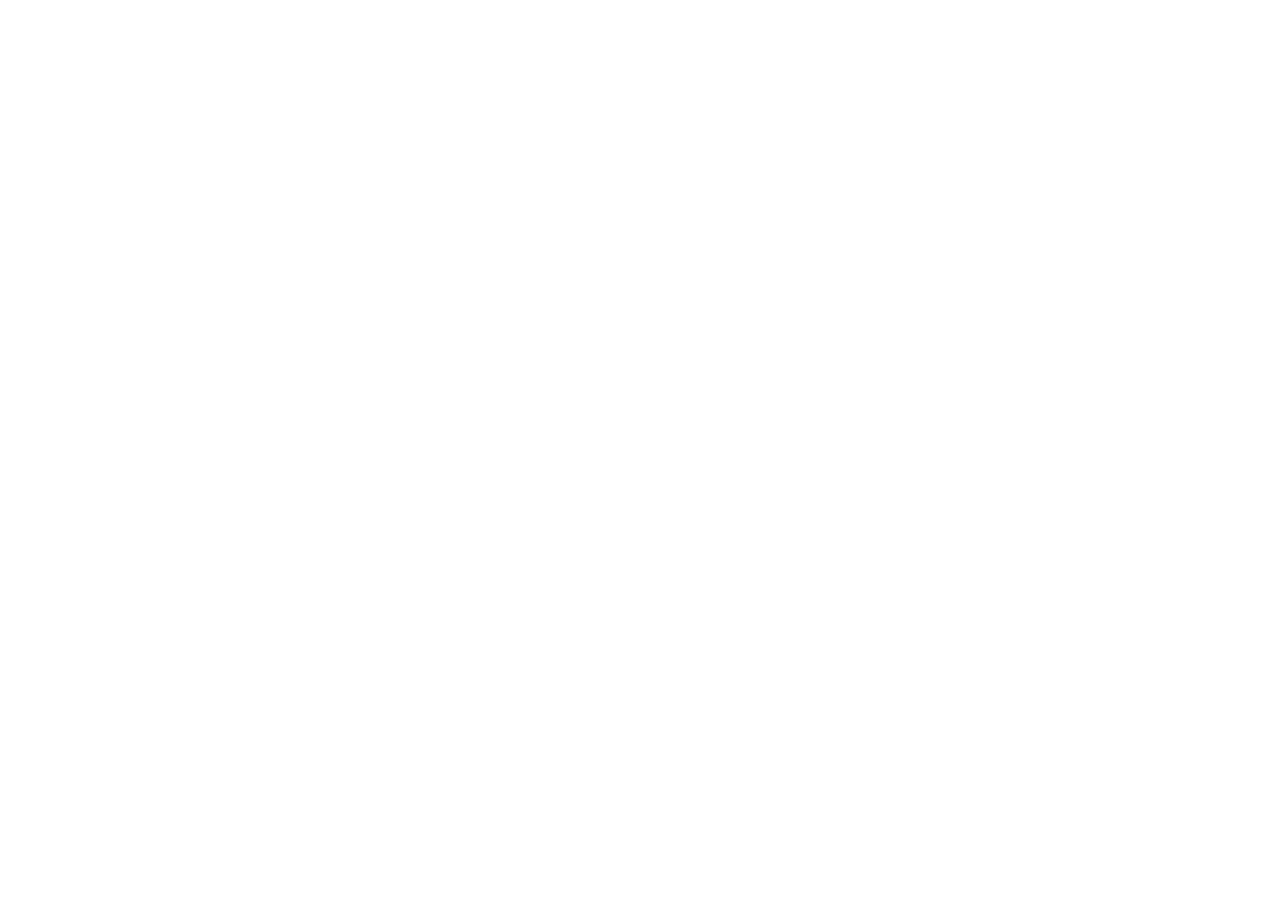
==== commit fa4cec5c: "Auto-generated commit" ====
--- a/index.html
+++ b/index.html
@@ -3,7 +3,7 @@
 <head>
   <meta charset="utf-8">
   <title>Minimo</title>
-  <base href="https://ahmedkhairydev.github.io/ngminimo/">
+  <base href="'https://ahmedkhairydev.github.io/ngminimo/'">
   <meta name="viewport" content="width=device-width, initial-scale=1">
   <link rel="icon" type="image/x-icon" href="favicon.ico">
   
@@ -14,5 +14,5 @@
 <link rel="stylesheet" href="styles.7fae1f78141020bac230.css"></head>
 <body>
   <app-root></app-root>
-<script type="text/javascript" src="runtime.26209474bfa8dc87a77c.js"></script><script type="text/javascript" src="es2015-polyfills.c5dd28b362270c767b34.js" nomodule></script><script type="text/javascript" src="polyfills.8bbb231b43165d65d357.js"></script><script type="text/javascript" src="scripts.d571d647354c7cdb6317.js"></script><script type="text/javascript" src="main.213c6eed64978dbbe529.js"></script></body>
+<script type="text/javascript" src="runtime.26209474bfa8dc87a77c.js"></script><script type="text/javascript" src="es2015-polyfills.c5dd28b362270c767b34.js" nomodule></script><script type="text/javascript" src="polyfills.8bbb231b43165d65d357.js"></script><script type="text/javascript" src="scripts.d571d647354c7cdb6317.js"></script><script type="text/javascript" src="main.e2e76cb370fddf2df2bd.js"></script></body>
 </html>
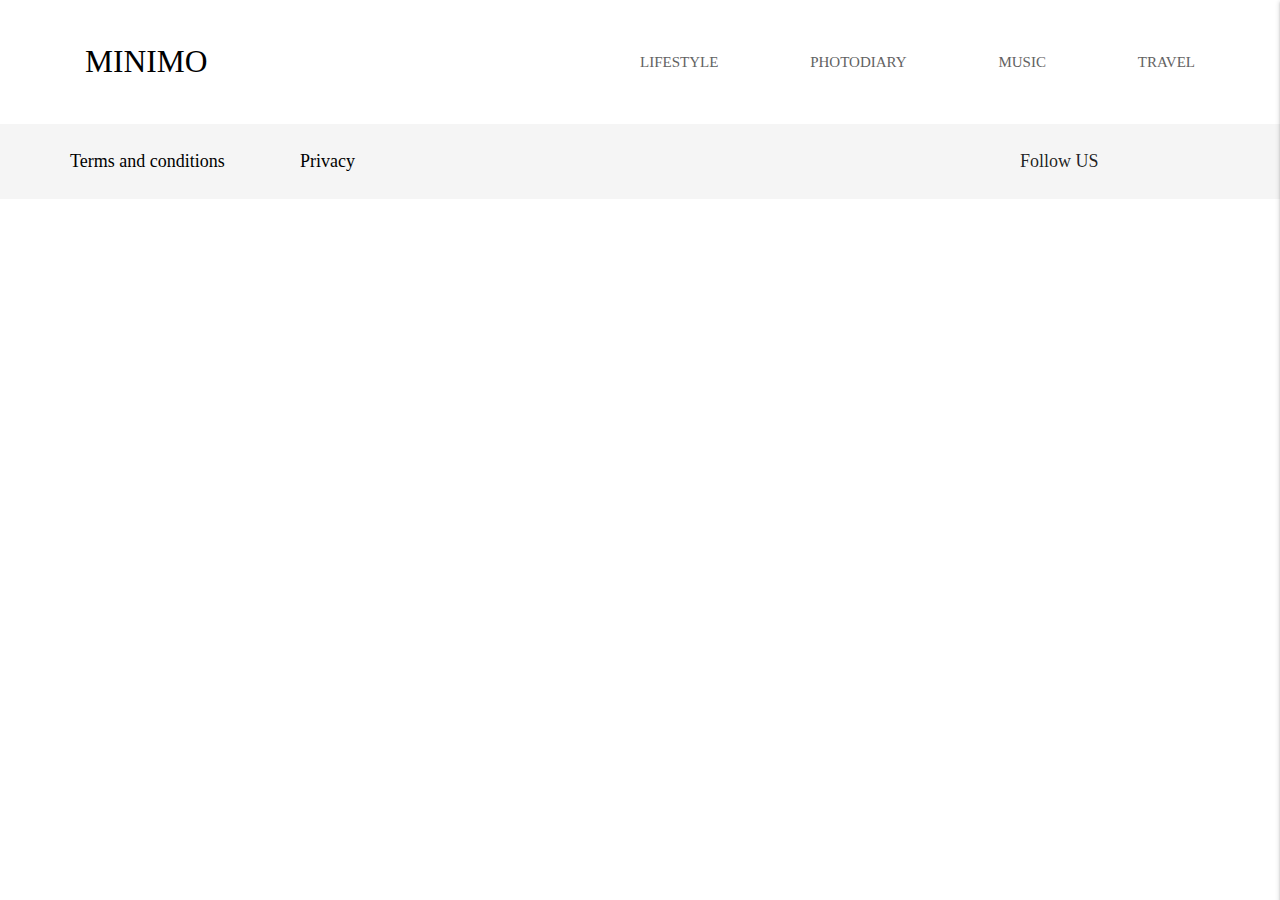
==== commit 68ff8e32: "Update index.html" ====
--- a/index.html
+++ b/index.html
@@ -3,7 +3,7 @@
 <head>
   <meta charset="utf-8">
   <title>Minimo</title>
-  <base href="'https://ahmedkhairydev.github.io/ngminimo/'">
+  <base href="https://ahmedkhairydev.github.io/ngminimo/">
   <meta name="viewport" content="width=device-width, initial-scale=1">
   <link rel="icon" type="image/x-icon" href="favicon.ico">
   
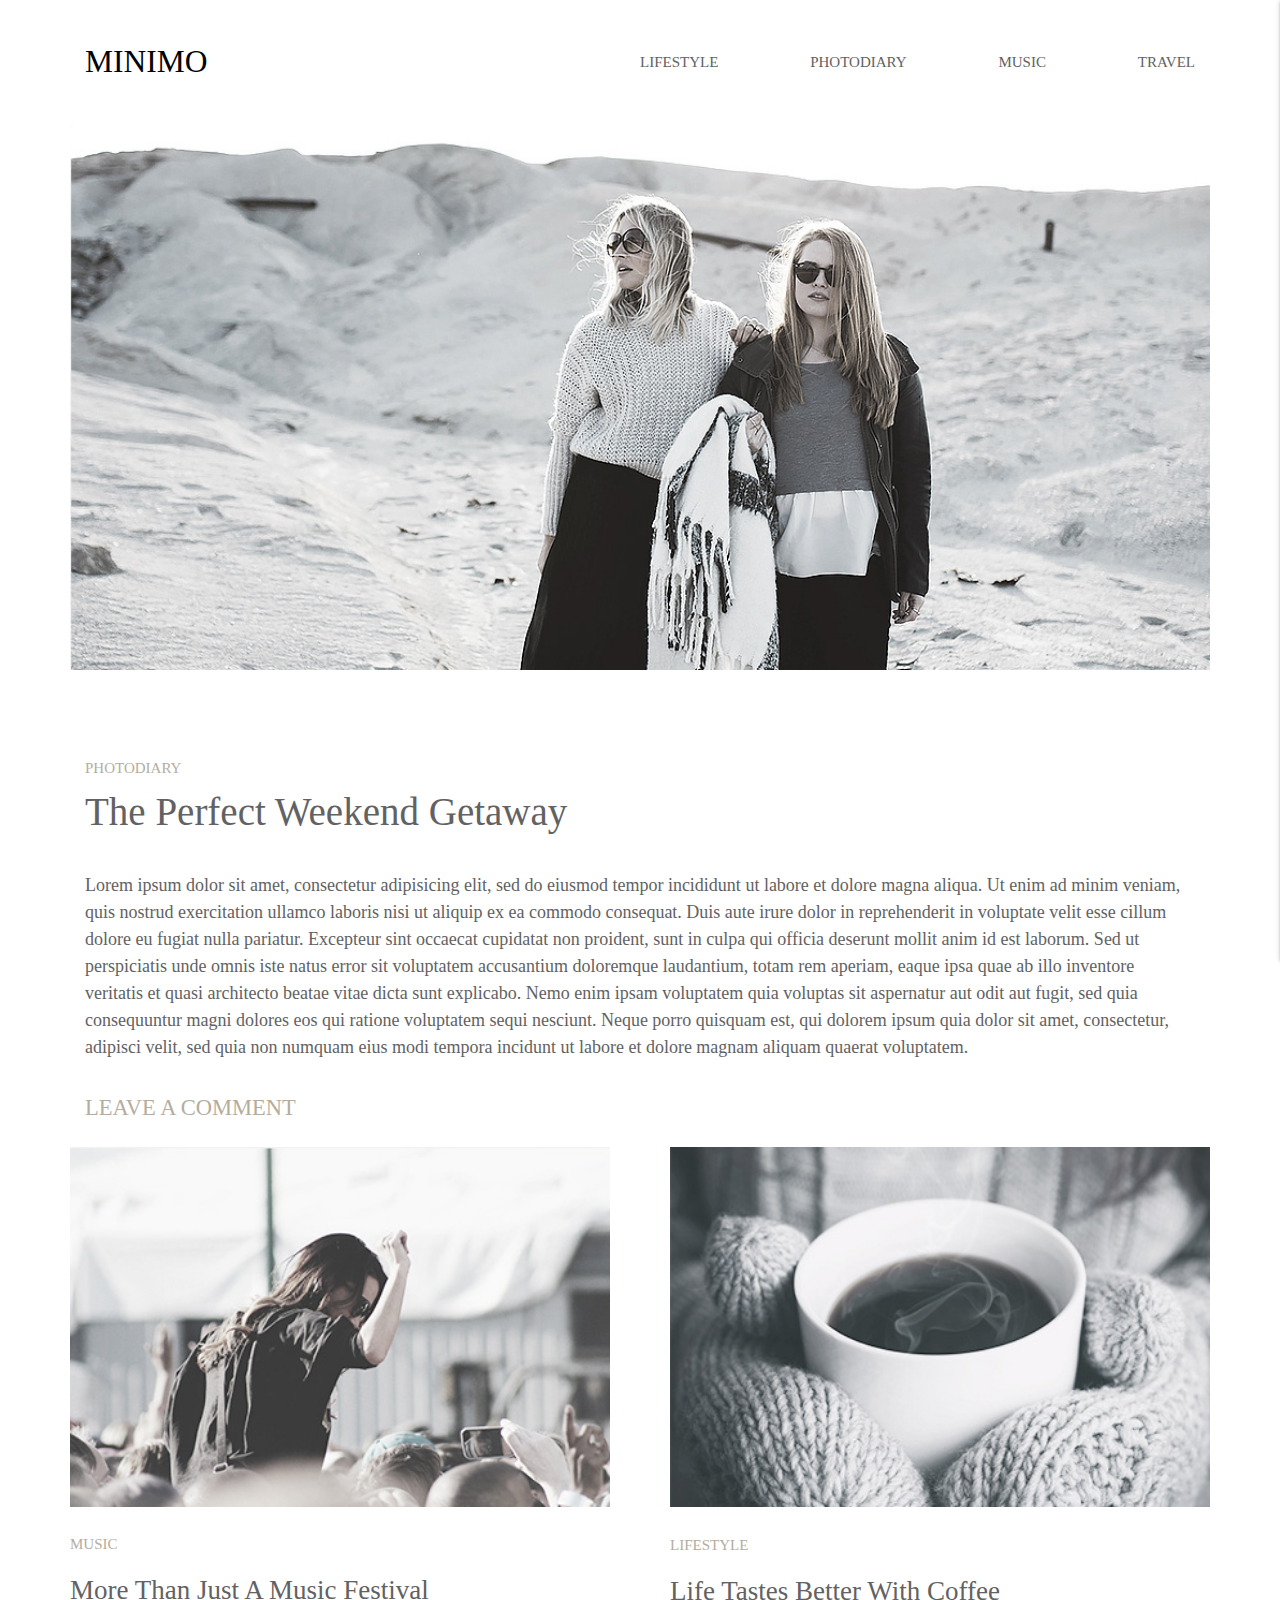
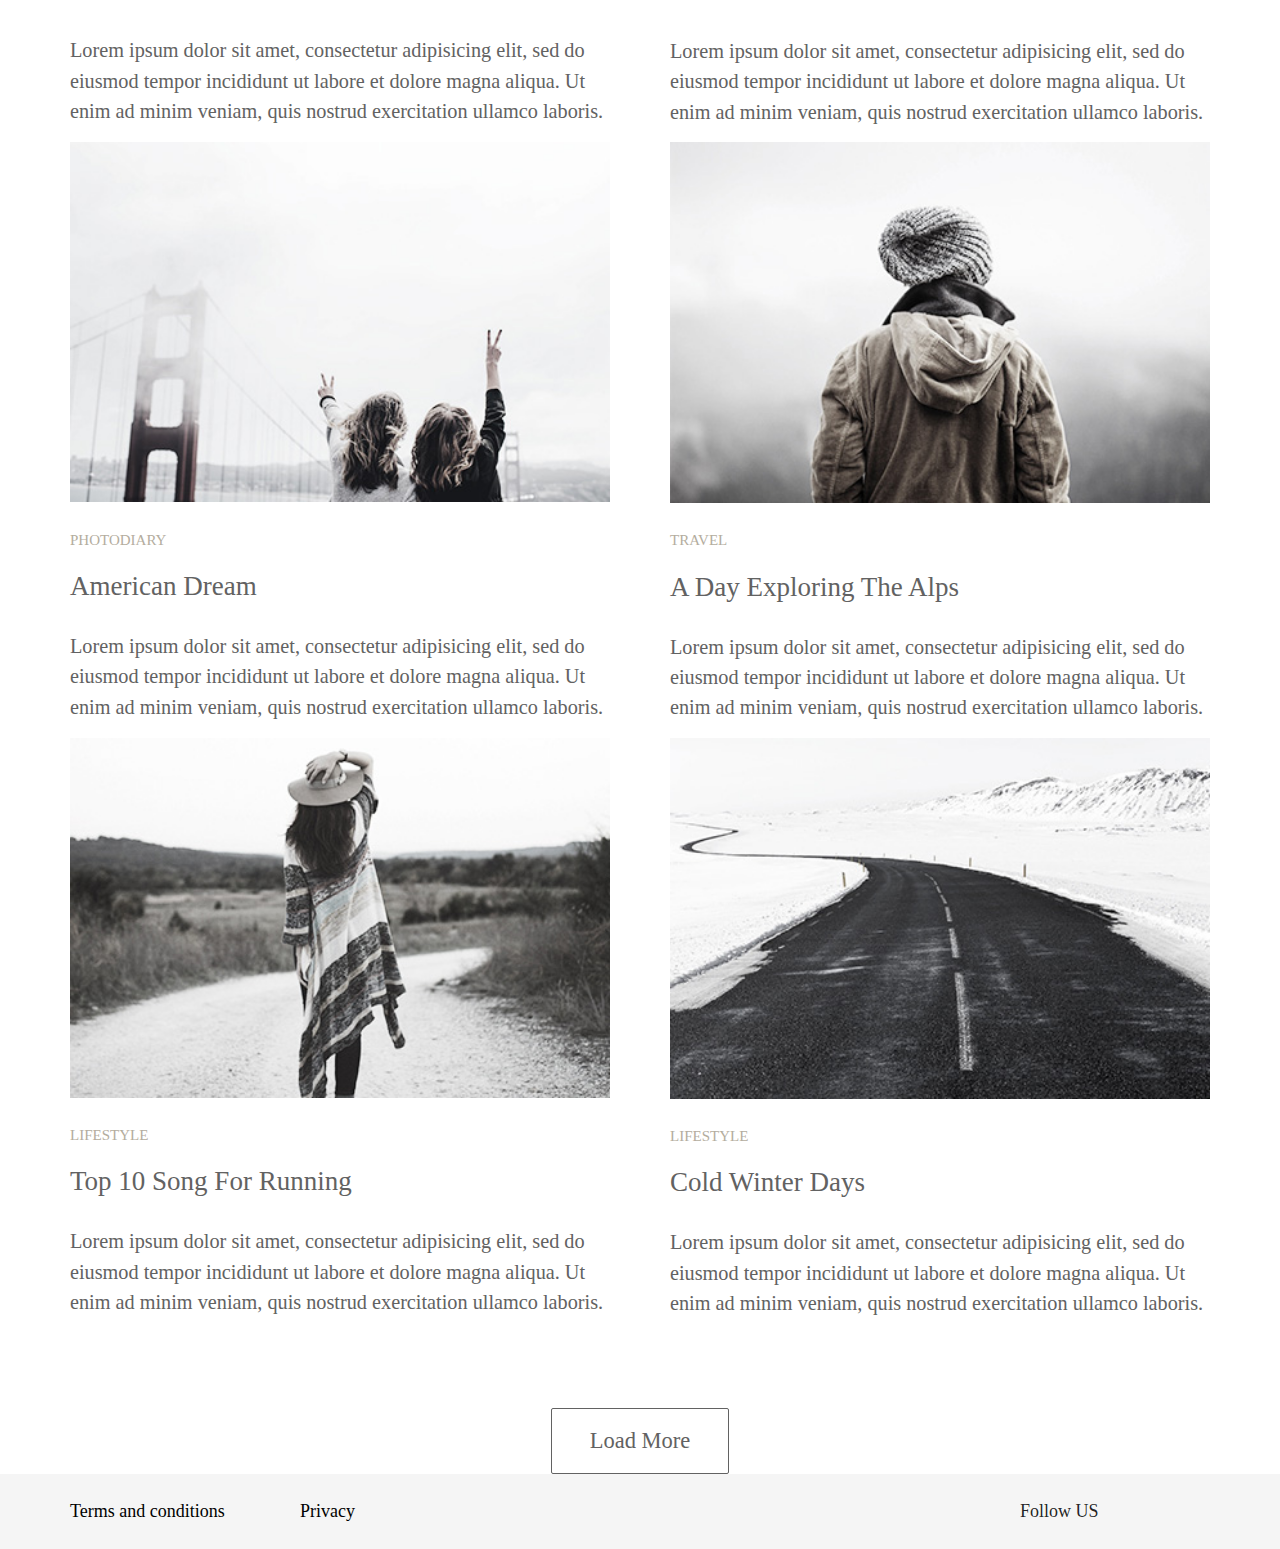
==== commit a9ef8a88: "Update index.html" ====
--- a/index.html
+++ b/index.html
@@ -3,7 +3,7 @@
 <head>
   <meta charset="utf-8">
   <title>Minimo</title>
-  <base href="https://ahmedkhairydev.github.io/ngminimo/">
+  <base href="/">
   <meta name="viewport" content="width=device-width, initial-scale=1">
   <link rel="icon" type="image/x-icon" href="favicon.ico">
   
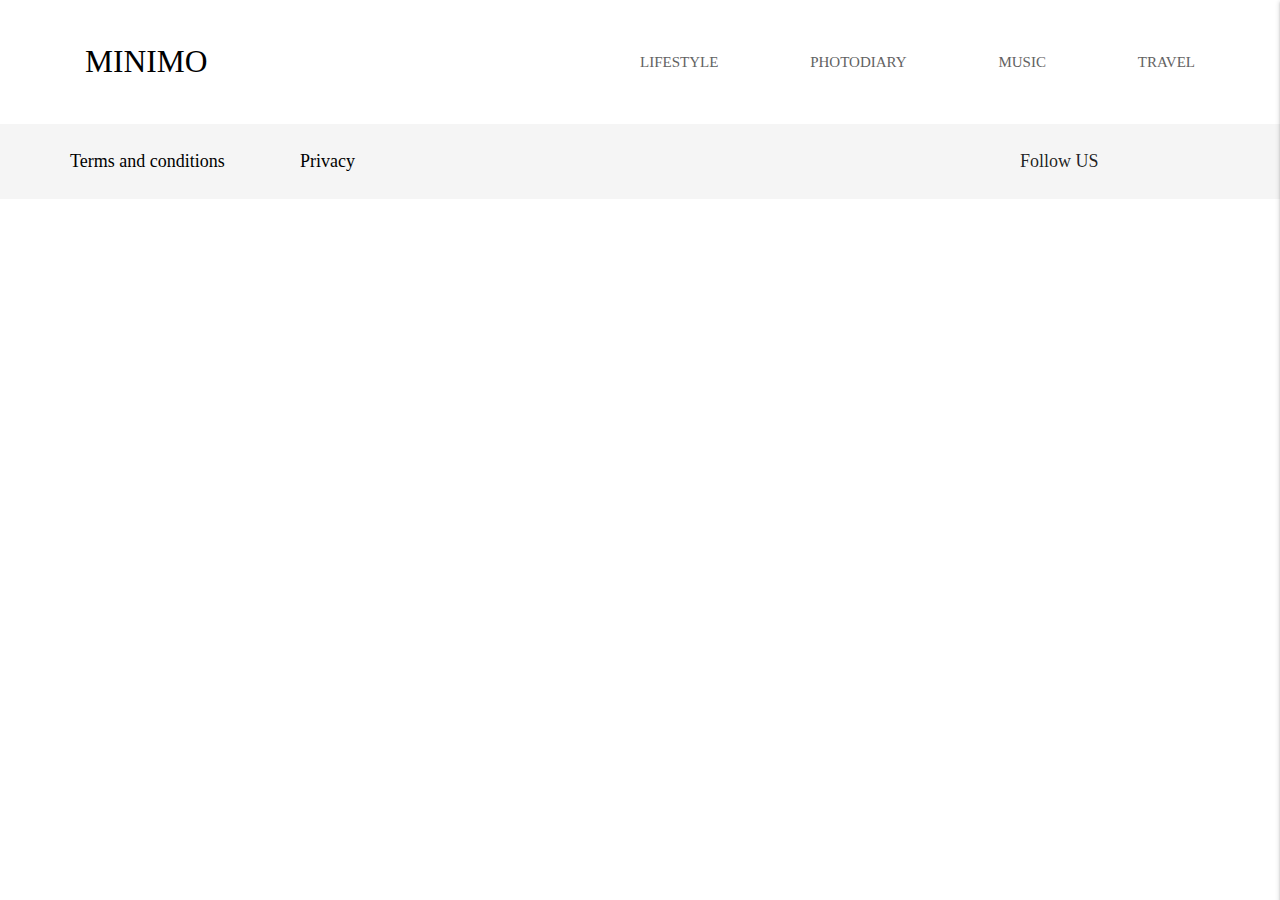
==== commit 7ae053b0: "Auto-generated commit" ====
--- a/index.html
+++ b/index.html
@@ -3,7 +3,7 @@
 <head>
   <meta charset="utf-8">
   <title>Minimo</title>
-  <base href="/">
+  <base href="https://ahmedkhairydev.github.io/ngminimo/">
   <meta name="viewport" content="width=device-width, initial-scale=1">
   <link rel="icon" type="image/x-icon" href="favicon.ico">
   
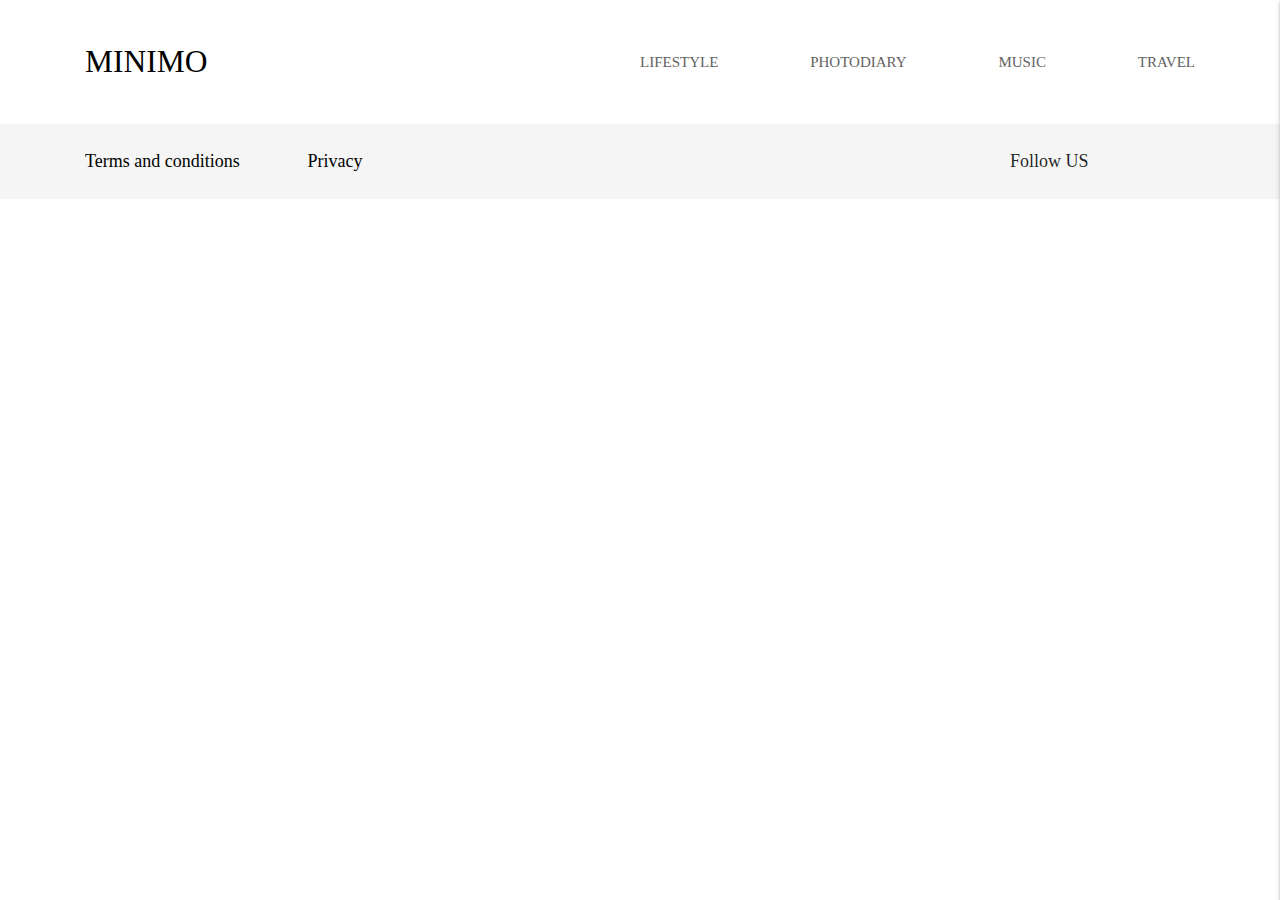
==== commit 240f17e6: "Auto-generated commit" ====
--- a/index.html
+++ b/index.html
@@ -11,8 +11,8 @@
   <link rel="stylesheet" href="https://use.fontawesome.com/releases/v5.0.9/css/all.css" integrity="sha384-5SOiIsAziJl6AWe0HWRKTXlfcSHKmYV4RBF18PPJ173Kzn7jzMyFuTtk8JA7QQG1" crossorigin="anonymous">
   <!-- Import MaterializeCSS fonts -->
   <link rel="stylesheet" href="https://fonts.googleapis.com/icon?family=Material+Icons">
-<link rel="stylesheet" href="styles.7fae1f78141020bac230.css"></head>
+<link rel="stylesheet" href="styles.9059502b33fd34e7601c.css"></head>
 <body>
   <app-root></app-root>
-<script type="text/javascript" src="runtime.26209474bfa8dc87a77c.js"></script><script type="text/javascript" src="es2015-polyfills.c5dd28b362270c767b34.js" nomodule></script><script type="text/javascript" src="polyfills.8bbb231b43165d65d357.js"></script><script type="text/javascript" src="scripts.d571d647354c7cdb6317.js"></script><script type="text/javascript" src="main.e2e76cb370fddf2df2bd.js"></script></body>
+<script type="text/javascript" src="runtime.26209474bfa8dc87a77c.js"></script><script type="text/javascript" src="es2015-polyfills.c5dd28b362270c767b34.js" nomodule></script><script type="text/javascript" src="polyfills.8bbb231b43165d65d357.js"></script><script type="text/javascript" src="scripts.d571d647354c7cdb6317.js"></script><script type="text/javascript" src="main.1e8e1b83f9888f9479c7.js"></script></body>
 </html>
--- a/styles.9059502b33fd34e7601c.css
+++ b/styles.9059502b33fd34e7601c.css
@@ -0,0 +1,13 @@
+.materialize-red{background-color:#e51c23!important}.materialize-red-text{color:#e51c23!important}.materialize-red.lighten-5{background-color:#fdeaeb!important}.materialize-red-text.text-lighten-5{color:#fdeaeb!important}.materialize-red.lighten-4{background-color:#f8c1c3!important}.materialize-red-text.text-lighten-4{color:#f8c1c3!important}.materialize-red.lighten-3{background-color:#f3989b!important}.materialize-red-text.text-lighten-3{color:#f3989b!important}.materialize-red.lighten-2{background-color:#ee6e73!important}.materialize-red-text.text-lighten-2{color:#ee6e73!important}.materialize-red.lighten-1{background-color:#ea454b!important}.materialize-red-text.text-lighten-1{color:#ea454b!important}.materialize-red.darken-1{background-color:#d0181e!important}.materialize-red-text.text-darken-1{color:#d0181e!important}.materialize-red.darken-2{background-color:#b9151b!important}.materialize-red-text.text-darken-2{color:#b9151b!important}.materialize-red.darken-3{background-color:#a21318!important}.materialize-red-text.text-darken-3{color:#a21318!important}.materialize-red.darken-4{background-color:#8b1014!important}.materialize-red-text.text-darken-4{color:#8b1014!important}.red{background-color:#f44336!important}.red-text{color:#f44336!important}.red.lighten-5{background-color:#ffebee!important}.red-text.text-lighten-5{color:#ffebee!important}.red.lighten-4{background-color:#ffcdd2!important}.red-text.text-lighten-4{color:#ffcdd2!important}.red.lighten-3{background-color:#ef9a9a!important}.red-text.text-lighten-3{color:#ef9a9a!important}.red.lighten-2{background-color:#e57373!important}.red-text.text-lighten-2{color:#e57373!important}.red.lighten-1{background-color:#ef5350!important}.red-text.text-lighten-1{color:#ef5350!important}.red.darken-1{background-color:#e53935!important}.red-text.text-darken-1{color:#e53935!important}.red.darken-2{background-color:#d32f2f!important}.red-text.text-darken-2{color:#d32f2f!important}.red.darken-3{background-color:#c62828!important}.red-text.text-darken-3{color:#c62828!important}.red.darken-4{background-color:#b71c1c!important}.red-text.text-darken-4{color:#b71c1c!important}.red.accent-1{background-color:#ff8a80!important}.red-text.text-accent-1{color:#ff8a80!important}.red.accent-2{background-color:#ff5252!important}.red-text.text-accent-2{color:#ff5252!important}.red.accent-3{background-color:#ff1744!important}.red-text.text-accent-3{color:#ff1744!important}.red.accent-4{background-color:#d50000!important}.red-text.text-accent-4{color:#d50000!important}.pink{background-color:#e91e63!important}.pink-text{color:#e91e63!important}.pink.lighten-5{background-color:#fce4ec!important}.pink-text.text-lighten-5{color:#fce4ec!important}.pink.lighten-4{background-color:#f8bbd0!important}.pink-text.text-lighten-4{color:#f8bbd0!important}.pink.lighten-3{background-color:#f48fb1!important}.pink-text.text-lighten-3{color:#f48fb1!important}.pink.lighten-2{background-color:#f06292!important}.pink-text.text-lighten-2{color:#f06292!important}.pink.lighten-1{background-color:#ec407a!important}.pink-text.text-lighten-1{color:#ec407a!important}.pink.darken-1{background-color:#d81b60!important}.pink-text.text-darken-1{color:#d81b60!important}.pink.darken-2{background-color:#c2185b!important}.pink-text.text-darken-2{color:#c2185b!important}.pink.darken-3{background-color:#ad1457!important}.pink-text.text-darken-3{color:#ad1457!important}.pink.darken-4{background-color:#880e4f!important}.pink-text.text-darken-4{color:#880e4f!important}.pink.accent-1{background-color:#ff80ab!important}.pink-text.text-accent-1{color:#ff80ab!important}.pink.accent-2{background-color:#ff4081!important}.pink-text.text-accent-2{color:#ff4081!important}.pink.accent-3{background-color:#f50057!important}.pink-text.text-accent-3{color:#f50057!important}.pink.accent-4{background-color:#c51162!important}.pink-text.text-accent-4{color:#c51162!important}.purple{background-color:#9c27b0!important}.purple-text{color:#9c27b0!important}.purple.lighten-5{background-color:#f3e5f5!important}.purple-text.text-lighten-5{color:#f3e5f5!important}.purple.lighten-4{background-color:#e1bee7!important}.purple-text.text-lighten-4{color:#e1bee7!important}.purple.lighten-3{background-color:#ce93d8!important}.purple-text.text-lighten-3{color:#ce93d8!important}.purple.lighten-2{background-color:#ba68c8!important}.purple-text.text-lighten-2{color:#ba68c8!important}.purple.lighten-1{background-color:#ab47bc!important}.purple-text.text-lighten-1{color:#ab47bc!important}.purple.darken-1{background-color:#8e24aa!important}.purple-text.text-darken-1{color:#8e24aa!important}.purple.darken-2{background-color:#7b1fa2!important}.purple-text.text-darken-2{color:#7b1fa2!important}.purple.darken-3{background-color:#6a1b9a!important}.purple-text.text-darken-3{color:#6a1b9a!important}.purple.darken-4{background-color:#4a148c!important}.purple-text.text-darken-4{color:#4a148c!important}.purple.accent-1{background-color:#ea80fc!important}.purple-text.text-accent-1{color:#ea80fc!important}.purple.accent-2{background-color:#e040fb!important}.purple-text.text-accent-2{color:#e040fb!important}.purple.accent-3{background-color:#d500f9!important}.purple-text.text-accent-3{color:#d500f9!important}.purple.accent-4{background-color:#a0f!important}.purple-text.text-accent-4{color:#a0f!important}.deep-purple{background-color:#673ab7!important}.deep-purple-text{color:#673ab7!important}.deep-purple.lighten-5{background-color:#ede7f6!important}.deep-purple-text.text-lighten-5{color:#ede7f6!important}.deep-purple.lighten-4{background-color:#d1c4e9!important}.deep-purple-text.text-lighten-4{color:#d1c4e9!important}.deep-purple.lighten-3{background-color:#b39ddb!important}.deep-purple-text.text-lighten-3{color:#b39ddb!important}.deep-purple.lighten-2{background-color:#9575cd!important}.deep-purple-text.text-lighten-2{color:#9575cd!important}.deep-purple.lighten-1{background-color:#7e57c2!important}.deep-purple-text.text-lighten-1{color:#7e57c2!important}.deep-purple.darken-1{background-color:#5e35b1!important}.deep-purple-text.text-darken-1{color:#5e35b1!important}.deep-purple.darken-2{background-color:#512da8!important}.deep-purple-text.text-darken-2{color:#512da8!important}.deep-purple.darken-3{background-color:#4527a0!important}.deep-purple-text.text-darken-3{color:#4527a0!important}.deep-purple.darken-4{background-color:#311b92!important}.deep-purple-text.text-darken-4{color:#311b92!important}.deep-purple.accent-1{background-color:#b388ff!important}.deep-purple-text.text-accent-1{color:#b388ff!important}.deep-purple.accent-2{background-color:#7c4dff!important}.deep-purple-text.text-accent-2{color:#7c4dff!important}.deep-purple.accent-3{background-color:#651fff!important}.deep-purple-text.text-accent-3{color:#651fff!important}.deep-purple.accent-4{background-color:#6200ea!important}.deep-purple-text.text-accent-4{color:#6200ea!important}.indigo{background-color:#3f51b5!important}.indigo-text{color:#3f51b5!important}.indigo.lighten-5{background-color:#e8eaf6!important}.indigo-text.text-lighten-5{color:#e8eaf6!important}.indigo.lighten-4{background-color:#c5cae9!important}.indigo-text.text-lighten-4{color:#c5cae9!important}.indigo.lighten-3{background-color:#9fa8da!important}.indigo-text.text-lighten-3{color:#9fa8da!important}.indigo.lighten-2{background-color:#7986cb!important}.indigo-text.text-lighten-2{color:#7986cb!important}.indigo.lighten-1{background-color:#5c6bc0!important}.indigo-text.text-lighten-1{color:#5c6bc0!important}.indigo.darken-1{background-color:#3949ab!important}.indigo-text.text-darken-1{color:#3949ab!important}.indigo.darken-2{background-color:#303f9f!important}.indigo-text.text-darken-2{color:#303f9f!important}.indigo.darken-3{background-color:#283593!important}.indigo-text.text-darken-3{color:#283593!important}.indigo.darken-4{background-color:#1a237e!important}.indigo-text.text-darken-4{color:#1a237e!important}.indigo.accent-1{background-color:#8c9eff!important}.indigo-text.text-accent-1{color:#8c9eff!important}.indigo.accent-2{background-color:#536dfe!important}.indigo-text.text-accent-2{color:#536dfe!important}.indigo.accent-3{background-color:#3d5afe!important}.indigo-text.text-accent-3{color:#3d5afe!important}.indigo.accent-4{background-color:#304ffe!important}.indigo-text.text-accent-4{color:#304ffe!important}.blue{background-color:#2196f3!important}.blue-text{color:#2196f3!important}.blue.lighten-5{background-color:#e3f2fd!important}.blue-text.text-lighten-5{color:#e3f2fd!important}.blue.lighten-4{background-color:#bbdefb!important}.blue-text.text-lighten-4{color:#bbdefb!important}.blue.lighten-3{background-color:#90caf9!important}.blue-text.text-lighten-3{color:#90caf9!important}.blue.lighten-2{background-color:#64b5f6!important}.blue-text.text-lighten-2{color:#64b5f6!important}.blue.lighten-1{background-color:#42a5f5!important}.blue-text.text-lighten-1{color:#42a5f5!important}.blue.darken-1{background-color:#1e88e5!important}.blue-text.text-darken-1{color:#1e88e5!important}.blue.darken-2{background-color:#1976d2!important}.blue-text.text-darken-2{color:#1976d2!important}.blue.darken-3{background-color:#1565c0!important}.blue-text.text-darken-3{color:#1565c0!important}.blue.darken-4{background-color:#0d47a1!important}.blue-text.text-darken-4{color:#0d47a1!important}.blue.accent-1{background-color:#82b1ff!important}.blue-text.text-accent-1{color:#82b1ff!important}.blue.accent-2{background-color:#448aff!important}.blue-text.text-accent-2{color:#448aff!important}.blue.accent-3{background-color:#2979ff!important}.blue-text.text-accent-3{color:#2979ff!important}.blue.accent-4{background-color:#2962ff!important}.blue-text.text-accent-4{color:#2962ff!important}.light-blue{background-color:#03a9f4!important}.light-blue-text{color:#03a9f4!important}.light-blue.lighten-5{background-color:#e1f5fe!important}.light-blue-text.text-lighten-5{color:#e1f5fe!important}.light-blue.lighten-4{background-color:#b3e5fc!important}.light-blue-text.text-lighten-4{color:#b3e5fc!important}.light-blue.lighten-3{background-color:#81d4fa!important}.light-blue-text.text-lighten-3{color:#81d4fa!important}.light-blue.lighten-2{background-color:#4fc3f7!important}.light-blue-text.text-lighten-2{color:#4fc3f7!important}.light-blue.lighten-1{background-color:#29b6f6!important}.light-blue-text.text-lighten-1{color:#29b6f6!important}.light-blue.darken-1{background-color:#039be5!important}.light-blue-text.text-darken-1{color:#039be5!important}.light-blue.darken-2{background-color:#0288d1!important}.light-blue-text.text-darken-2{color:#0288d1!important}.light-blue.darken-3{background-color:#0277bd!important}.light-blue-text.text-darken-3{color:#0277bd!important}.light-blue.darken-4{background-color:#01579b!important}.light-blue-text.text-darken-4{color:#01579b!important}.light-blue.accent-1{background-color:#80d8ff!important}.light-blue-text.text-accent-1{color:#80d8ff!important}.light-blue.accent-2{background-color:#40c4ff!important}.light-blue-text.text-accent-2{color:#40c4ff!important}.light-blue.accent-3{background-color:#00b0ff!important}.light-blue-text.text-accent-3{color:#00b0ff!important}.light-blue.accent-4{background-color:#0091ea!important}.light-blue-text.text-accent-4{color:#0091ea!important}.cyan{background-color:#00bcd4!important}.cyan-text{color:#00bcd4!important}.cyan.lighten-5{background-color:#e0f7fa!important}.cyan-text.text-lighten-5{color:#e0f7fa!important}.cyan.lighten-4{background-color:#b2ebf2!important}.cyan-text.text-lighten-4{color:#b2ebf2!important}.cyan.lighten-3{background-color:#80deea!important}.cyan-text.text-lighten-3{color:#80deea!important}.cyan.lighten-2{background-color:#4dd0e1!important}.cyan-text.text-lighten-2{color:#4dd0e1!important}.cyan.lighten-1{background-color:#26c6da!important}.cyan-text.text-lighten-1{color:#26c6da!important}.cyan.darken-1{background-color:#00acc1!important}.cyan-text.text-darken-1{color:#00acc1!important}.cyan.darken-2{background-color:#0097a7!important}.cyan-text.text-darken-2{color:#0097a7!important}.cyan.darken-3{background-color:#00838f!important}.cyan-text.text-darken-3{color:#00838f!important}.cyan.darken-4{background-color:#006064!important}.cyan-text.text-darken-4{color:#006064!important}.cyan.accent-1{background-color:#84ffff!important}.cyan-text.text-accent-1{color:#84ffff!important}.cyan.accent-2{background-color:#18ffff!important}.cyan-text.text-accent-2{color:#18ffff!important}.cyan.accent-3{background-color:#00e5ff!important}.cyan-text.text-accent-3{color:#00e5ff!important}.cyan.accent-4{background-color:#00b8d4!important}.cyan-text.text-accent-4{color:#00b8d4!important}.teal{background-color:#009688!important}.teal-text{color:#009688!important}.teal.lighten-5{background-color:#e0f2f1!important}.teal-text.text-lighten-5{color:#e0f2f1!important}.teal.lighten-4{background-color:#b2dfdb!important}.teal-text.text-lighten-4{color:#b2dfdb!important}.teal.lighten-3{background-color:#80cbc4!important}.teal-text.text-lighten-3{color:#80cbc4!important}.teal.lighten-2{background-color:#4db6ac!important}.teal-text.text-lighten-2{color:#4db6ac!important}.teal.lighten-1{background-color:#26a69a!important}.teal-text.text-lighten-1{color:#26a69a!important}.teal.darken-1{background-color:#00897b!important}.teal-text.text-darken-1{color:#00897b!important}.teal.darken-2{background-color:#00796b!important}.teal-text.text-darken-2{color:#00796b!important}.teal.darken-3{background-color:#00695c!important}.teal-text.text-darken-3{color:#00695c!important}.teal.darken-4{background-color:#004d40!important}.teal-text.text-darken-4{color:#004d40!important}.teal.accent-1{background-color:#a7ffeb!important}.teal-text.text-accent-1{color:#a7ffeb!important}.teal.accent-2{background-color:#64ffda!important}.teal-text.text-accent-2{color:#64ffda!important}.teal.accent-3{background-color:#1de9b6!important}.teal-text.text-accent-3{color:#1de9b6!important}.teal.accent-4{background-color:#00bfa5!important}.teal-text.text-accent-4{color:#00bfa5!important}.green{background-color:#4caf50!important}.green-text{color:#4caf50!important}.green.lighten-5{background-color:#e8f5e9!important}.green-text.text-lighten-5{color:#e8f5e9!important}.green.lighten-4{background-color:#c8e6c9!important}.green-text.text-lighten-4{color:#c8e6c9!important}.green.lighten-3{background-color:#a5d6a7!important}.green-text.text-lighten-3{color:#a5d6a7!important}.green.lighten-2{background-color:#81c784!important}.green-text.text-lighten-2{color:#81c784!important}.green.lighten-1{background-color:#66bb6a!important}.green-text.text-lighten-1{color:#66bb6a!important}.green.darken-1{background-color:#43a047!important}.green-text.text-darken-1{color:#43a047!important}.green.darken-2{background-color:#388e3c!important}.green-text.text-darken-2{color:#388e3c!important}.green.darken-3{background-color:#2e7d32!important}.green-text.text-darken-3{color:#2e7d32!important}.green.darken-4{background-color:#1b5e20!important}.green-text.text-darken-4{color:#1b5e20!important}.green.accent-1{background-color:#b9f6ca!important}.green-text.text-accent-1{color:#b9f6ca!important}.green.accent-2{background-color:#69f0ae!important}.green-text.text-accent-2{color:#69f0ae!important}.green.accent-3{background-color:#00e676!important}.green-text.text-accent-3{color:#00e676!important}.green.accent-4{background-color:#00c853!important}.green-text.text-accent-4{color:#00c853!important}.light-green{background-color:#8bc34a!important}.light-green-text{color:#8bc34a!important}.light-green.lighten-5{background-color:#f1f8e9!important}.light-green-text.text-lighten-5{color:#f1f8e9!important}.light-green.lighten-4{background-color:#dcedc8!important}.light-green-text.text-lighten-4{color:#dcedc8!important}.light-green.lighten-3{background-color:#c5e1a5!important}.light-green-text.text-lighten-3{color:#c5e1a5!important}.light-green.lighten-2{background-color:#aed581!important}.light-green-text.text-lighten-2{color:#aed581!important}.light-green.lighten-1{background-color:#9ccc65!important}.light-green-text.text-lighten-1{color:#9ccc65!important}.light-green.darken-1{background-color:#7cb342!important}.light-green-text.text-darken-1{color:#7cb342!important}.light-green.darken-2{background-color:#689f38!important}.light-green-text.text-darken-2{color:#689f38!important}.light-green.darken-3{background-color:#558b2f!important}.light-green-text.text-darken-3{color:#558b2f!important}.light-green.darken-4{background-color:#33691e!important}.light-green-text.text-darken-4{color:#33691e!important}.light-green.accent-1{background-color:#ccff90!important}.light-green-text.text-accent-1{color:#ccff90!important}.light-green.accent-2{background-color:#b2ff59!important}.light-green-text.text-accent-2{color:#b2ff59!important}.light-green.accent-3{background-color:#76ff03!important}.light-green-text.text-accent-3{color:#76ff03!important}.light-green.accent-4{background-color:#64dd17!important}.light-green-text.text-accent-4{color:#64dd17!important}.lime{background-color:#cddc39!important}.lime-text{color:#cddc39!important}.lime.lighten-5{background-color:#f9fbe7!important}.lime-text.text-lighten-5{color:#f9fbe7!important}.lime.lighten-4{background-color:#f0f4c3!important}.lime-text.text-lighten-4{color:#f0f4c3!important}.lime.lighten-3{background-color:#e6ee9c!important}.lime-text.text-lighten-3{color:#e6ee9c!important}.lime.lighten-2{background-color:#dce775!important}.lime-text.text-lighten-2{color:#dce775!important}.lime.lighten-1{background-color:#d4e157!important}.lime-text.text-lighten-1{color:#d4e157!important}.lime.darken-1{background-color:#c0ca33!important}.lime-text.text-darken-1{color:#c0ca33!important}.lime.darken-2{background-color:#afb42b!important}.lime-text.text-darken-2{color:#afb42b!important}.lime.darken-3{background-color:#9e9d24!important}.lime-text.text-darken-3{color:#9e9d24!important}.lime.darken-4{background-color:#827717!important}.lime-text.text-darken-4{color:#827717!important}.lime.accent-1{background-color:#f4ff81!important}.lime-text.text-accent-1{color:#f4ff81!important}.lime.accent-2{background-color:#eeff41!important}.lime-text.text-accent-2{color:#eeff41!important}.lime.accent-3{background-color:#c6ff00!important}.lime-text.text-accent-3{color:#c6ff00!important}.lime.accent-4{background-color:#aeea00!important}.lime-text.text-accent-4{color:#aeea00!important}.yellow{background-color:#ffeb3b!important}.yellow-text{color:#ffeb3b!important}.yellow.lighten-5{background-color:#fffde7!important}.yellow-text.text-lighten-5{color:#fffde7!important}.yellow.lighten-4{background-color:#fff9c4!important}.yellow-text.text-lighten-4{color:#fff9c4!important}.yellow.lighten-3{background-color:#fff59d!important}.yellow-text.text-lighten-3{color:#fff59d!important}.yellow.lighten-2{background-color:#fff176!important}.yellow-text.text-lighten-2{color:#fff176!important}.yellow.lighten-1{background-color:#ffee58!important}.yellow-text.text-lighten-1{color:#ffee58!important}.yellow.darken-1{background-color:#fdd835!important}.yellow-text.text-darken-1{color:#fdd835!important}.yellow.darken-2{background-color:#fbc02d!important}.yellow-text.text-darken-2{color:#fbc02d!important}.yellow.darken-3{background-color:#f9a825!important}.yellow-text.text-darken-3{color:#f9a825!important}.yellow.darken-4{background-color:#f57f17!important}.yellow-text.text-darken-4{color:#f57f17!important}.yellow.accent-1{background-color:#ffff8d!important}.yellow-text.text-accent-1{color:#ffff8d!important}.yellow.accent-2{background-color:#ff0!important}.yellow-text.text-accent-2{color:#ff0!important}.yellow.accent-3{background-color:#ffea00!important}.yellow-text.text-accent-3{color:#ffea00!important}.yellow.accent-4{background-color:#ffd600!important}.yellow-text.text-accent-4{color:#ffd600!important}.amber{background-color:#ffc107!important}.amber-text{color:#ffc107!important}.amber.lighten-5{background-color:#fff8e1!important}.amber-text.text-lighten-5{color:#fff8e1!important}.amber.lighten-4{background-color:#ffecb3!important}.amber-text.text-lighten-4{color:#ffecb3!important}.amber.lighten-3{background-color:#ffe082!important}.amber-text.text-lighten-3{color:#ffe082!important}.amber.lighten-2{background-color:#ffd54f!important}.amber-text.text-lighten-2{color:#ffd54f!important}.amber.lighten-1{background-color:#ffca28!important}.amber-text.text-lighten-1{color:#ffca28!important}.amber.darken-1{background-color:#ffb300!important}.amber-text.text-darken-1{color:#ffb300!important}.amber.darken-2{background-color:#ffa000!important}.amber-text.text-darken-2{color:#ffa000!important}.amber.darken-3{background-color:#ff8f00!important}.amber-text.text-darken-3{color:#ff8f00!important}.amber.darken-4{background-color:#ff6f00!important}.amber-text.text-darken-4{color:#ff6f00!important}.amber.accent-1{background-color:#ffe57f!important}.amber-text.text-accent-1{color:#ffe57f!important}.amber.accent-2{background-color:#ffd740!important}.amber-text.text-accent-2{color:#ffd740!important}.amber.accent-3{background-color:#ffc400!important}.amber-text.text-accent-3{color:#ffc400!important}.amber.accent-4{background-color:#ffab00!important}.amber-text.text-accent-4{color:#ffab00!important}.orange{background-color:#ff9800!important}.orange-text{color:#ff9800!important}.orange.lighten-5{background-color:#fff3e0!important}.orange-text.text-lighten-5{color:#fff3e0!important}.orange.lighten-4{background-color:#ffe0b2!important}.orange-text.text-lighten-4{color:#ffe0b2!important}.orange.lighten-3{background-color:#ffcc80!important}.orange-text.text-lighten-3{color:#ffcc80!important}.orange.lighten-2{background-color:#ffb74d!important}.orange-text.text-lighten-2{color:#ffb74d!important}.orange.lighten-1{background-color:#ffa726!important}.orange-text.text-lighten-1{color:#ffa726!important}.orange.darken-1{background-color:#fb8c00!important}.orange-text.text-darken-1{color:#fb8c00!important}.orange.darken-2{background-color:#f57c00!important}.orange-text.text-darken-2{color:#f57c00!important}.orange.darken-3{background-color:#ef6c00!important}.orange-text.text-darken-3{color:#ef6c00!important}.orange.darken-4{background-color:#e65100!important}.orange-text.text-darken-4{color:#e65100!important}.orange.accent-1{background-color:#ffd180!important}.orange-text.text-accent-1{color:#ffd180!important}.orange.accent-2{background-color:#ffab40!important}.orange-text.text-accent-2{color:#ffab40!important}.orange.accent-3{background-color:#ff9100!important}.orange-text.text-accent-3{color:#ff9100!important}.orange.accent-4{background-color:#ff6d00!important}.orange-text.text-accent-4{color:#ff6d00!important}.deep-orange{background-color:#ff5722!important}.deep-orange-text{color:#ff5722!important}.deep-orange.lighten-5{background-color:#fbe9e7!important}.deep-orange-text.text-lighten-5{color:#fbe9e7!important}.deep-orange.lighten-4{background-color:#ffccbc!important}.deep-orange-text.text-lighten-4{color:#ffccbc!important}.deep-orange.lighten-3{background-color:#ffab91!important}.deep-orange-text.text-lighten-3{color:#ffab91!important}.deep-orange.lighten-2{background-color:#ff8a65!important}.deep-orange-text.text-lighten-2{color:#ff8a65!important}.deep-orange.lighten-1{background-color:#ff7043!important}.deep-orange-text.text-lighten-1{color:#ff7043!important}.deep-orange.darken-1{background-color:#f4511e!important}.deep-orange-text.text-darken-1{color:#f4511e!important}.deep-orange.darken-2{background-color:#e64a19!important}.deep-orange-text.text-darken-2{color:#e64a19!important}.deep-orange.darken-3{background-color:#d84315!important}.deep-orange-text.text-darken-3{color:#d84315!important}.deep-orange.darken-4{background-color:#bf360c!important}.deep-orange-text.text-darken-4{color:#bf360c!important}.deep-orange.accent-1{background-color:#ff9e80!important}.deep-orange-text.text-accent-1{color:#ff9e80!important}.deep-orange.accent-2{background-color:#ff6e40!important}.deep-orange-text.text-accent-2{color:#ff6e40!important}.deep-orange.accent-3{background-color:#ff3d00!important}.deep-orange-text.text-accent-3{color:#ff3d00!important}.deep-orange.accent-4{background-color:#dd2c00!important}.deep-orange-text.text-accent-4{color:#dd2c00!important}.brown{background-color:#795548!important}.brown-text{color:#795548!important}.brown.lighten-5{background-color:#efebe9!important}.brown-text.text-lighten-5{color:#efebe9!important}.brown.lighten-4{background-color:#d7ccc8!important}.brown-text.text-lighten-4{color:#d7ccc8!important}.brown.lighten-3{background-color:#bcaaa4!important}.brown-text.text-lighten-3{color:#bcaaa4!important}.brown.lighten-2{background-color:#a1887f!important}.brown-text.text-lighten-2{color:#a1887f!important}.brown.lighten-1{background-color:#8d6e63!important}.brown-text.text-lighten-1{color:#8d6e63!important}.brown.darken-1{background-color:#6d4c41!important}.brown-text.text-darken-1{color:#6d4c41!important}.brown.darken-2{background-color:#5d4037!important}.brown-text.text-darken-2{color:#5d4037!important}.brown.darken-3{background-color:#4e342e!important}.brown-text.text-darken-3{color:#4e342e!important}.brown.darken-4{background-color:#3e2723!important}.brown-text.text-darken-4{color:#3e2723!important}.blue-grey{background-color:#607d8b!important}.blue-grey-text{color:#607d8b!important}.blue-grey.lighten-5{background-color:#eceff1!important}.blue-grey-text.text-lighten-5{color:#eceff1!important}.blue-grey.lighten-4{background-color:#cfd8dc!important}.blue-grey-text.text-lighten-4{color:#cfd8dc!important}.blue-grey.lighten-3{background-color:#b0bec5!important}.blue-grey-text.text-lighten-3{color:#b0bec5!important}.blue-grey.lighten-2{background-color:#90a4ae!important}.blue-grey-text.text-lighten-2{color:#90a4ae!important}.blue-grey.lighten-1{background-color:#78909c!important}.blue-grey-text.text-lighten-1{color:#78909c!important}.blue-grey.darken-1{background-color:#546e7a!important}.blue-grey-text.text-darken-1{color:#546e7a!important}.blue-grey.darken-2{background-color:#455a64!important}.blue-grey-text.text-darken-2{color:#455a64!important}.blue-grey.darken-3{background-color:#37474f!important}.blue-grey-text.text-darken-3{color:#37474f!important}.blue-grey.darken-4{background-color:#263238!important}.blue-grey-text.text-darken-4{color:#263238!important}.grey{background-color:#9e9e9e!important}.grey-text{color:#9e9e9e!important}.grey.lighten-5{background-color:#fafafa!important}.grey-text.text-lighten-5{color:#fafafa!important}.grey.lighten-4{background-color:#f5f5f5!important}.grey-text.text-lighten-4{color:#f5f5f5!important}.grey.lighten-3{background-color:#eee!important}.grey-text.text-lighten-3{color:#eee!important}.grey.lighten-2{background-color:#e0e0e0!important}.grey-text.text-lighten-2{color:#e0e0e0!important}.grey.lighten-1{background-color:#bdbdbd!important}.grey-text.text-lighten-1{color:#bdbdbd!important}.grey.darken-1{background-color:#757575!important}.grey-text.text-darken-1{color:#757575!important}.grey.darken-2{background-color:#616161!important}.grey-text.text-darken-2{color:#616161!important}.grey.darken-3{background-color:#424242!important}.grey-text.text-darken-3{color:#424242!important}.grey.darken-4{background-color:#212121!important}.grey-text.text-darken-4{color:#212121!important}.black{background-color:#000!important}.black-text{color:#000!important}.white{background-color:#fff!important}.white-text{color:#fff!important}.transparent{background-color:transparent!important}.transparent-text{color:transparent!important}/*! normalize.css v7.0.0 | MIT License | github.com/necolas/normalize.css */html{-ms-text-size-adjust:100%;-webkit-text-size-adjust:100%}body{margin:0}article,aside,details,figcaption,figure,footer,header,main,menu,nav,section{display:block}figure{margin:1em 40px}hr{box-sizing:content-box;height:0;overflow:visible}code,kbd,pre,samp{font-family:monospace,monospace;font-size:1em}a{background-color:transparent;-webkit-text-decoration-skip:objects;color:#039be5;-webkit-tap-highlight-color:transparent;text-decoration:none}abbr[title]{border-bottom:none;text-decoration:underline;-webkit-text-decoration:underline dotted;text-decoration:underline dotted}b,strong{font-weight:bolder}dfn{font-style:italic}mark{background-color:#ff0;color:#000}sub,sup{font-size:75%;line-height:0;position:relative;vertical-align:baseline}sub{bottom:-.25em}sup{top:-.5em}audio,canvas,video{display:inline-block}audio:not([controls]){display:none;height:0}img{border-style:none}svg:not(:root){overflow:hidden}button,input,optgroup,select,textarea{font-family:sans-serif;font-size:100%;line-height:1.15;margin:0;font-family:-apple-system,BlinkMacSystemFont,"Segoe UI",Roboto,Oxygen-Sans,Ubuntu,Cantarell,"Helvetica Neue",sans-serif}button,input{overflow:visible}button,select{text-transform:none}[type=reset],[type=submit],button,html [type=button]{-webkit-appearance:button}[type=button]::-moz-focus-inner,[type=reset]::-moz-focus-inner,[type=submit]::-moz-focus-inner,button::-moz-focus-inner{border-style:none;padding:0}[type=button]:-moz-focusring,[type=reset]:-moz-focusring,[type=submit]:-moz-focusring,button:-moz-focusring{outline:ButtonText dotted 1px}fieldset{padding:.35em .75em .625em}legend{box-sizing:border-box;color:inherit;display:table;max-width:100%;padding:0;white-space:normal}progress{display:inline-block;vertical-align:baseline}[type=checkbox],[type=radio]{box-sizing:border-box;padding:0}[type=number]::-webkit-inner-spin-button,[type=number]::-webkit-outer-spin-button{height:auto}[type=search]{-webkit-appearance:textfield;outline-offset:-2px}[type=search]::-webkit-search-cancel-button,[type=search]::-webkit-search-decoration{-webkit-appearance:none}::-webkit-file-upload-button{-webkit-appearance:button;font:inherit}summary{display:list-item}[hidden],template{display:none}*,:after,:before{box-sizing:inherit}ul:not(.browser-default){padding-left:0;list-style-type:none}ul:not(.browser-default)>li{list-style-type:none}.valign-wrapper{display:flex;align-items:center}.clearfix{clear:both}.z-depth-0{box-shadow:none!important}.btn,.btn-floating,.btn-large,.btn-small,.card,.card-panel,.collapsible,.dropdown-content,.sidenav,.toast,.z-depth-1,nav{box-shadow:0 2px 2px 0 rgba(0,0,0,.14),0 3px 1px -2px rgba(0,0,0,.12),0 1px 5px 0 rgba(0,0,0,.2)}.btn-floating:hover,.btn-large:hover,.btn-small:hover,.btn:hover,.z-depth-1-half{box-shadow:0 3px 3px 0 rgba(0,0,0,.14),0 1px 7px 0 rgba(0,0,0,.12),0 3px 1px -1px rgba(0,0,0,.2)}.z-depth-2{box-shadow:0 4px 5px 0 rgba(0,0,0,.14),0 1px 10px 0 rgba(0,0,0,.12),0 2px 4px -1px rgba(0,0,0,.3)}.z-depth-3{box-shadow:0 8px 17px 2px rgba(0,0,0,.14),0 3px 14px 2px rgba(0,0,0,.12),0 5px 5px -3px rgba(0,0,0,.2)}.z-depth-4{box-shadow:0 16px 24px 2px rgba(0,0,0,.14),0 6px 30px 5px rgba(0,0,0,.12),0 8px 10px -7px rgba(0,0,0,.2)}.modal,.z-depth-5{box-shadow:0 24px 38px 3px rgba(0,0,0,.14),0 9px 46px 8px rgba(0,0,0,.12),0 11px 15px -7px rgba(0,0,0,.2)}.hoverable{transition:box-shadow .25s}.hoverable:hover{box-shadow:0 8px 17px 0 rgba(0,0,0,.2),0 6px 20px 0 rgba(0,0,0,.19)}.divider{height:1px;overflow:hidden;background-color:#e0e0e0}blockquote{margin:20px 0;padding-left:1.5rem;border-left:5px solid #ee6e73}i{line-height:inherit}i.left{float:left;margin-right:15px}i.right{float:right;margin-left:15px}i.tiny{font-size:1rem}i.small{font-size:2rem}i.medium{font-size:4rem}i.large{font-size:6rem}img.responsive-img,video.responsive-video{max-width:100%;height:auto}.pagination li{display:inline-block;border-radius:2px;text-align:center;vertical-align:top;height:30px}.pagination li a{color:#444;display:inline-block;font-size:1.2rem;padding:0 10px;line-height:30px}.pagination li.active a{color:#fff}.pagination li.active{background-color:#ee6e73}.pagination li.disabled a{cursor:default;color:#999}.pagination li i{font-size:2rem}.pagination li.pages ul li{display:inline-block;float:none}.breadcrumb{font-size:18px;color:rgba(255,255,255,.7)}.breadcrumb [class*=mdi-],.breadcrumb [class^=mdi-],.breadcrumb i,.breadcrumb i.material-icons{display:inline-block;float:left;font-size:24px}.breadcrumb:before{content:'\E5CC';color:rgba(255,255,255,.7);vertical-align:top;display:inline-block;font-family:'Material Icons';font-weight:400;font-style:normal;font-size:25px;margin:0 10px 0 8px;-webkit-font-smoothing:antialiased}.breadcrumb:first-child:before{display:none}.breadcrumb:last-child{color:#fff}.parallax-container{position:relative;overflow:hidden;height:500px}.parallax-container .parallax{position:absolute;top:0;left:0;right:0;bottom:0;z-index:-1}.parallax-container .parallax img{opacity:0;position:absolute;left:50%;bottom:0;min-width:100%;min-height:100%;-webkit-transform:translate3d(0,0,0);transform:translate3d(0,0,0);-webkit-transform:translateX(-50%);transform:translateX(-50%)}.pin-bottom,.pin-top{position:relative}.pinned{position:fixed!important}ul.staggered-list li{opacity:0}.fade-in{opacity:0;-webkit-transform-origin:0 50%;transform-origin:0 50%}@media only screen and (max-width:600px){.hide-on-small-and-down,.hide-on-small-only{display:none!important}}@media only screen and (max-width:992px){.pagination{width:100%}.pagination li.next,.pagination li.prev{width:10%}.pagination li.pages{width:80%;overflow:hidden;white-space:nowrap}.hide-on-med-and-down{display:none!important}}@media only screen and (min-width:601px){.hide-on-med-and-up{display:none!important}}@media only screen and (min-width:600px) and (max-width:992px){.hide-on-med-only{display:none!important}}@media only screen and (min-width:993px){.hide-on-large-only{display:none!important}}@media only screen and (min-width:1201px){.hide-on-extra-large-only{display:none!important}.show-on-extra-large{display:block!important}}@media only screen and (min-width:993px){.show-on-large{display:block!important}}@media only screen and (min-width:600px) and (max-width:992px){.show-on-medium{display:block!important}}@media only screen and (min-width:601px){.show-on-medium-and-up{display:block!important}}@media only screen and (max-width:600px){.show-on-small{display:block!important}.center-on-small-only{text-align:center}#toast-container{min-width:100%;bottom:0}}.page-footer{padding-top:20px;color:#fff;background-color:#ee6e73}.page-footer .footer-copyright{overflow:hidden;min-height:50px;display:flex;align-items:center;justify-content:space-between;padding:10px 0;color:rgba(255,255,255,.8);background-color:rgba(51,51,51,.08)}table,td,th{border:none}table{width:100%;display:table;border-collapse:collapse;border-spacing:0}table.striped tr{border-bottom:none}table.striped>tbody>tr:nth-child(odd){background-color:rgba(242,242,242,.5)}table.striped>tbody>tr>td{border-radius:0}table.highlight>tbody>tr{transition:background-color .25s ease}table.highlight>tbody>tr:hover{background-color:rgba(242,242,242,.5)}table.centered tbody tr td,table.centered thead tr th{text-align:center}tr{border-bottom:1px solid rgba(0,0,0,.12)}td,th{padding:15px 5px;display:table-cell;text-align:left;vertical-align:middle;border-radius:2px}@media only screen and (max-width:992px){.show-on-medium-and-down{display:block!important}table.responsive-table{width:100%;border-collapse:collapse;border-spacing:0;display:block;position:relative}table.responsive-table td:empty:before{content:'\00a0'}table.responsive-table td,table.responsive-table th{margin:0;vertical-align:top}table.responsive-table thead tr{display:block;padding:0 10px 0 0}table.responsive-table thead tr th::before{content:"\00a0"}table.responsive-table tbody{display:block;width:auto;position:relative;overflow-x:auto;white-space:nowrap}table.responsive-table tbody tr{display:inline-block;vertical-align:top}table.responsive-table th{display:block;text-align:right}table.responsive-table td{display:block;min-height:1.25em;text-align:left}table.responsive-table tr{border-bottom:none;padding:0 10px}table.responsive-table thead{display:block;float:left;border:0;border-right:1px solid rgba(0,0,0,.12)}}.collection{margin:.5rem 0 1rem;border:1px solid #e0e0e0;border-radius:2px;overflow:hidden;position:relative}.collection .collection-item{background-color:#fff;line-height:1.5rem;padding:10px 20px;margin:0;border-bottom:1px solid #e0e0e0}.collection .collection-item.avatar{min-height:84px;padding-left:72px;position:relative}.collection .collection-item.avatar :not(.circle-clipper)>.circle,.collection .collection-item.avatar:not(.circle-clipper)>.circle{position:absolute;width:42px;height:42px;overflow:hidden;left:15px;display:inline-block;vertical-align:middle}.collection .collection-item.avatar i.circle{font-size:18px;line-height:42px;color:#fff;background-color:#999;text-align:center}.collection .collection-item.avatar .title{font-size:16px}.collection .collection-item.avatar p{margin:0}.collection .collection-item.avatar .secondary-content{position:absolute;top:16px;right:16px}.collection .collection-item:last-child{border-bottom:none}.collection .collection-item.active{background-color:#26a69a;color:#eafaf9}.collection .collection-item.active .secondary-content{color:#fff}.collection a.collection-item{display:block;transition:.25s;color:#26a69a}.collection a.collection-item:not(.active):hover{background-color:#ddd}.collection.with-header .collection-header{background-color:#fff;border-bottom:1px solid #e0e0e0;padding:10px 20px}.collection.with-header .collection-item{padding-left:30px}.collection.with-header .collection-item.avatar{padding-left:72px}.secondary-content{float:right;color:#26a69a}.collapsible .collection{margin:0;border:none}.video-container{position:relative;padding-bottom:56.25%;height:0;overflow:hidden}.video-container embed,.video-container iframe,.video-container object{position:absolute;top:0;left:0;width:100%;height:100%}.progress{position:relative;height:4px;display:block;width:100%;background-color:#acece6;border-radius:2px;margin:.5rem 0 1rem;overflow:hidden}.progress .determinate{position:absolute;top:0;left:0;bottom:0;background-color:#26a69a;transition:width .3s linear}.progress .indeterminate{background-color:#26a69a}.progress .indeterminate:before{content:'';position:absolute;background-color:inherit;top:0;left:0;bottom:0;will-change:left,right;-webkit-animation:2.1s cubic-bezier(.65,.815,.735,.395) infinite indeterminate;animation:2.1s cubic-bezier(.65,.815,.735,.395) infinite indeterminate}.progress .indeterminate:after{content:'';position:absolute;background-color:inherit;top:0;left:0;bottom:0;will-change:left,right;-webkit-animation:2.1s cubic-bezier(.165,.84,.44,1) infinite indeterminate-short;animation:2.1s cubic-bezier(.165,.84,.44,1) infinite indeterminate-short;-webkit-animation-delay:1.15s;animation-delay:1.15s}@-webkit-keyframes indeterminate{0%{left:-35%;right:100%}100%,60%{left:100%;right:-90%}}@keyframes indeterminate{0%{left:-35%;right:100%}100%,60%{left:100%;right:-90%}}@-webkit-keyframes indeterminate-short{0%{left:-200%;right:100%}100%,60%{left:107%;right:-8%}}@keyframes indeterminate-short{0%{left:-200%;right:100%}100%,60%{left:107%;right:-8%}}.hide{display:none!important}.left-align{text-align:left}.right-align{text-align:right}.center,.center-align{text-align:center}.left{float:left!important}.right{float:right!important}.no-select,input[type=range],input[type=range]+.thumb{-webkit-user-select:none;-moz-user-select:none;-ms-user-select:none;user-select:none}.circle{border-radius:50%}.center-block{display:block;margin-left:auto;margin-right:auto}.truncate{display:block;white-space:nowrap;overflow:hidden;text-overflow:ellipsis}.no-padding{padding:0!important}span.badge{min-width:3rem;padding:0 6px;margin-left:14px;text-align:center;font-size:1rem;line-height:22px;height:22px;color:#757575;float:right;box-sizing:border-box}span.badge.new{font-weight:300;font-size:.8rem;color:#fff;background-color:#26a69a;border-radius:2px}span.badge.new:after{content:" new"}span.badge[data-badge-caption]::after{content:" " attr(data-badge-caption)}nav ul a span.badge{display:inline-block;float:none;margin-left:4px;line-height:22px;height:22px;-webkit-font-smoothing:auto}.collection-item span.badge{margin-top:calc(.75rem - 11px)}.collapsible span.badge{margin-left:auto}.sidenav span.badge{margin-top:calc(24px - 11px)}table span.badge{display:inline-block;float:none;margin-left:auto}.material-icons{text-rendering:optimizeLegibility;-webkit-font-feature-settings:'liga';font-feature-settings:'liga'}nav{color:#fff;background-color:#ee6e73;width:100%;height:56px;line-height:56px}nav.nav-extended{height:auto}nav.nav-extended .nav-wrapper{min-height:56px;height:auto}nav.nav-extended .nav-content{position:relative;line-height:normal}nav a{color:#fff}nav [class*=mdi-],nav [class^=mdi-],nav i,nav i.material-icons{display:block;font-size:24px;height:56px;line-height:56px}nav .nav-wrapper{position:relative;height:100%}nav .sidenav-trigger{float:left;position:relative;z-index:1;height:56px;margin:0 18px}nav .sidenav-trigger i{height:56px;line-height:56px}nav .brand-logo{position:absolute;color:#fff;display:inline-block;font-size:2.1rem;padding:0}nav .brand-logo.center{left:50%;-webkit-transform:translateX(-50%);transform:translateX(-50%)}@media only screen and (max-width:992px){nav .brand-logo.left,nav .brand-logo.right{padding:0;-webkit-transform:none;transform:none}nav .brand-logo.left{left:.5rem}nav .brand-logo.right{right:.5rem;left:auto}}nav .brand-logo.right{right:.5rem;padding:0}nav .brand-logo [class*=mdi-],nav .brand-logo [class^=mdi-],nav .brand-logo i,nav .brand-logo i.material-icons{float:left;margin-right:15px}nav .nav-title{display:inline-block;font-size:32px;padding:28px 0}nav ul{margin:0}nav ul li{transition:background-color .3s;float:left;padding:0}nav ul li.active{background-color:rgba(0,0,0,.1)}nav ul a{transition:background-color .3s;font-size:1rem;color:#fff;display:block;padding:0 15px;cursor:pointer}nav ul a.btn,nav ul a.btn-flat,nav ul a.btn-floating,nav ul a.btn-large,nav ul a.btn-small{margin-top:-2px;margin-left:15px;margin-right:15px}nav ul a.btn-flat>.material-icons,nav ul a.btn-floating>.material-icons,nav ul a.btn-large>.material-icons,nav ul a.btn-small>.material-icons,nav ul a.btn>.material-icons{height:inherit;line-height:inherit}nav ul a:hover{background-color:rgba(0,0,0,.1)}nav ul.left{float:left}nav form{height:100%}nav .input-field{margin:0;height:100%}nav .input-field input{height:100%;font-size:1.2rem;border:none;padding-left:2rem}nav .input-field input:focus,nav .input-field input[type=date]:valid,nav .input-field input[type=email]:valid,nav .input-field input[type=password]:valid,nav .input-field input[type=text]:valid,nav .input-field input[type=url]:valid{border:none;box-shadow:none}nav .input-field label{top:0;left:0}nav .input-field label i{color:rgba(255,255,255,.7);transition:color .3s}nav .input-field label.active i{color:#fff}.navbar-fixed{position:relative;height:56px;z-index:997}.navbar-fixed nav{position:fixed}@media only screen and (min-width:601px){nav.nav-extended .nav-wrapper{min-height:64px}nav,nav .nav-wrapper i,nav a.sidenav-trigger,nav a.sidenav-trigger i{height:64px;line-height:64px}.navbar-fixed{height:64px}}html{box-sizing:border-box;line-height:1.5;font-family:-apple-system,BlinkMacSystemFont,"Segoe UI",Roboto,Oxygen-Sans,Ubuntu,Cantarell,"Helvetica Neue",sans-serif;font-weight:400;color:rgba(0,0,0,.87)}@media only screen and (min-width:0){html{font-size:14px}}@media only screen and (min-width:992px){html{font-size:14.5px}}@media only screen and (min-width:1200px){html{font-size:15px}}h1,h2,h3,h4,h5,h6{font-weight:400;line-height:1.3}h1 a,h2 a,h3 a,h4 a,h5 a,h6 a{font-weight:inherit}h4{line-height:110%;margin:1.52rem 0 0}h6{font-size:1.15rem;line-height:110%;margin:.7666666667rem 0 .46rem}em{font-style:italic}strong{font-weight:500}small{font-size:75%}.light{font-weight:300}.thin{font-weight:200}@media only screen and (min-width:360px){.flow-text{font-size:1.2rem}}@media only screen and (min-width:390px){.flow-text{font-size:1.224rem}}@media only screen and (min-width:420px){.flow-text{font-size:1.248rem}}@media only screen and (min-width:450px){.flow-text{font-size:1.272rem}}@media only screen and (min-width:480px){.flow-text{font-size:1.296rem}}@media only screen and (min-width:510px){.flow-text{font-size:1.32rem}}@media only screen and (min-width:540px){.flow-text{font-size:1.344rem}}@media only screen and (min-width:570px){.flow-text{font-size:1.368rem}}@media only screen and (min-width:600px){.flow-text{font-size:1.392rem}}@media only screen and (min-width:630px){.flow-text{font-size:1.416rem}}@media only screen and (min-width:660px){.flow-text{font-size:1.44rem}}@media only screen and (min-width:690px){.flow-text{font-size:1.464rem}}@media only screen and (min-width:720px){.flow-text{font-size:1.488rem}}@media only screen and (min-width:750px){.flow-text{font-size:1.512rem}}@media only screen and (min-width:780px){.flow-text{font-size:1.536rem}}@media only screen and (min-width:810px){.flow-text{font-size:1.56rem}}@media only screen and (min-width:840px){.flow-text{font-size:1.584rem}}@media only screen and (min-width:870px){.flow-text{font-size:1.608rem}}@media only screen and (min-width:900px){.flow-text{font-size:1.632rem}}@media only screen and (min-width:930px){.flow-text{font-size:1.656rem}}@media only screen and (min-width:960px){.flow-text{font-size:1.68rem}}@media only screen and (max-width:360px){.flow-text{font-size:1.2rem}}.scale-transition{transition:-webkit-transform .3s cubic-bezier(.53,.01,.36,1.63)!important;transition:transform .3s cubic-bezier(.53,.01,.36,1.63)!important;transition:transform .3s cubic-bezier(.53,.01,.36,1.63),-webkit-transform .3s cubic-bezier(.53,.01,.36,1.63)!important}.scale-transition.scale-out{-webkit-transform:scale(0);transform:scale(0);transition:-webkit-transform .2s!important;transition:transform .2s!important;transition:transform .2s,-webkit-transform .2s!important}.scale-transition.scale-in{-webkit-transform:scale(1);transform:scale(1)}.card-panel{transition:box-shadow .25s;padding:24px;margin:.5rem 0 1rem;border-radius:2px;background-color:#fff}.card{position:relative;margin:.5rem 0 1rem;background-color:#fff;transition:box-shadow .25s;border-radius:2px}.card .card-title{font-size:24px;font-weight:300}.card .card-title.activator{cursor:pointer}.card.large,.card.medium,.card.small{position:relative}.card.large .card-image,.card.medium .card-image,.card.small .card-image{max-height:60%;overflow:hidden}.card.large .card-image+.card-content,.card.medium .card-image+.card-content,.card.small .card-image+.card-content{max-height:40%}.card.large .card-content,.card.medium .card-content,.card.small .card-content{max-height:100%;overflow:hidden}.card.large .card-action,.card.medium .card-action,.card.small .card-action{position:absolute;bottom:0;left:0;right:0}.card.small{height:300px}.card.medium{height:400px}.card.large{height:500px}.card.horizontal{display:flex}.card.horizontal.large .card-image,.card.horizontal.medium .card-image,.card.horizontal.small .card-image{height:100%;max-height:none;overflow:visible}.card.horizontal.large .card-image img,.card.horizontal.medium .card-image img,.card.horizontal.small .card-image img{height:100%}.card.horizontal .card-image{max-width:50%}.card.horizontal .card-image img{border-radius:2px 0 0 2px;max-width:100%;width:auto}.card.horizontal .card-stacked{display:flex;flex-direction:column;flex:1;position:relative}.card.horizontal .card-stacked .card-content{flex-grow:1}.card.sticky-action .card-action{z-index:2}.card.sticky-action .card-reveal{z-index:1;padding-bottom:64px}.card .card-image{position:relative}.card .card-image img{display:block;border-radius:2px 2px 0 0;position:relative;left:0;right:0;top:0;bottom:0;width:100%}.card .card-image .card-title{color:#fff;position:absolute;bottom:0;left:0;max-width:100%;padding:24px}.card .card-content{padding:24px;border-radius:0 0 2px 2px}.card .card-content p{margin:0}.card .card-content .card-title{display:block;line-height:32px;margin-bottom:8px}.card .card-content .card-title i{line-height:32px}.card .card-action{background-color:inherit;border-top:1px solid rgba(160,160,160,.2);position:relative;padding:16px 24px}.card .card-action:last-child{border-radius:0 0 2px 2px}.card .card-action a:not(.btn):not(.btn-large):not(.btn-small):not(.btn-large):not(.btn-floating){color:#ffab40;margin-right:24px;transition:color .3s ease;text-transform:uppercase}.card .card-action a:not(.btn):not(.btn-large):not(.btn-small):not(.btn-large):not(.btn-floating):hover{color:#ffd8a6}.card .card-reveal{padding:24px;position:absolute;background-color:#fff;width:100%;overflow-y:auto;left:0;top:100%;height:100%;z-index:3;display:none}.card .card-reveal .card-title{cursor:pointer;display:block}#toast-container{display:block;position:fixed;z-index:10000}@media only screen and (min-width:601px) and (max-width:992px){#toast-container{left:5%;bottom:7%;max-width:90%}}@media only screen and (min-width:993px){nav a.sidenav-trigger{display:none}#toast-container{top:10%;right:7%;max-width:86%}}.toast{border-radius:2px;top:35px;width:auto;margin-top:10px;position:relative;max-width:100%;height:auto;min-height:48px;line-height:1.5em;word-break:break-all;background-color:#323232;padding:10px 25px;font-size:1.1rem;font-weight:300;color:#fff;display:flex;align-items:center;justify-content:space-between;cursor:default}.toast .toast-action{color:#eeff41;font-weight:500;margin-right:-25px;margin-left:3rem}.toast.rounded{border-radius:24px}@media only screen and (max-width:600px){.toast{width:100%;border-radius:0}}.tabs{position:relative;overflow-x:auto;overflow-y:hidden;height:48px;width:100%;background-color:#fff;margin:0 auto;white-space:nowrap}.tabs.tabs-transparent{background-color:transparent}.tabs.tabs-transparent .tab a,.tabs.tabs-transparent .tab.disabled a,.tabs.tabs-transparent .tab.disabled a:hover{color:rgba(255,255,255,.7)}.tabs.tabs-transparent .tab a.active,.tabs.tabs-transparent .tab a:hover{color:#fff}.tabs.tabs-transparent .indicator{background-color:#fff}.tabs.tabs-fixed-width{display:flex}.tabs.tabs-fixed-width .tab{flex-grow:1}.tabs .tab{display:inline-block;text-align:center;line-height:48px;height:48px;padding:0;margin:0;text-transform:uppercase}.tabs .tab a{color:rgba(238,110,115,.7);display:block;width:100%;height:100%;padding:0 24px;font-size:14px;text-overflow:ellipsis;overflow:hidden;transition:color .28s ease,background-color .28s ease}.tabs .tab a:focus,.tabs .tab a:focus.active{background-color:rgba(246,178,181,.2);outline:0}.tabs .tab a.active,.tabs .tab a:hover{background-color:transparent;color:#ee6e73}.tabs .tab.disabled a,.tabs .tab.disabled a:hover{color:rgba(238,110,115,.4);cursor:default}.tabs .indicator{position:absolute;bottom:0;height:2px;background-color:#f6b2b5;will-change:left,right}@media only screen and (max-width:992px){.tabs{display:flex}.tabs .tab{flex-grow:1}.tabs .tab a{padding:0 12px}}.material-tooltip{padding:10px 8px;font-size:1rem;z-index:2000;border-radius:2px;color:#fff;min-height:36px;line-height:120%;opacity:0;position:absolute;text-align:center;max-width:calc(100% - 4px);overflow:hidden;left:0;top:0;pointer-events:none;visibility:hidden;background-color:#323232}.backdrop{position:absolute;opacity:0;height:7px;width:14px;border-radius:0 0 50% 50%;background-color:#323232;z-index:-1;-webkit-transform-origin:50% 0;transform-origin:50% 0;visibility:hidden}.btn,.btn-flat,.btn-large,.btn-small{border:none;border-radius:2px;display:inline-block;height:36px;line-height:36px;padding:0 16px;text-transform:uppercase;vertical-align:middle;-webkit-tap-highlight-color:transparent}.btn-flat.disabled,.btn-flat:disabled,.btn-flat[disabled],.btn-floating.disabled,.btn-floating:disabled,.btn-floating[disabled],.btn-large.disabled,.btn-large:disabled,.btn-large[disabled],.btn-small.disabled,.btn-small:disabled,.btn-small[disabled],.btn.disabled,.btn:disabled,.btn[disabled],.disabled.btn-large,.disabled.btn-small,[disabled].btn-large,[disabled].btn-small{pointer-events:none;background-color:#dfdfdf!important;box-shadow:none;color:#9f9f9f!important;cursor:default}.btn-flat.disabled:hover,.btn-flat:disabled:hover,.btn-flat[disabled]:hover,.btn-floating.disabled:hover,.btn-floating:disabled:hover,.btn-floating[disabled]:hover,.btn-large.disabled:hover,.btn-large:disabled:hover,.btn-large[disabled]:hover,.btn-small.disabled:hover,.btn-small:disabled:hover,.btn-small[disabled]:hover,.btn.disabled:hover,.btn:disabled:hover,.btn[disabled]:hover,.disabled.btn-large:hover,.disabled.btn-small:hover,[disabled].btn-large:hover,[disabled].btn-small:hover{background-color:#dfdfdf!important;color:#9f9f9f!important}.btn,.btn-flat,.btn-floating,.btn-large,.btn-small{font-size:14px;outline:0}.btn i,.btn-flat i,.btn-floating i,.btn-large i,.btn-small i{font-size:1.3rem;line-height:inherit}.btn-floating:focus,.btn-large:focus,.btn-small:focus,.btn:focus{background-color:#1d7d74}.btn,.btn-large,.btn-small{text-decoration:none;color:#fff;background-color:#26a69a;text-align:center;letter-spacing:.5px;transition:background-color .2s ease-out;cursor:pointer}.btn-large:hover,.btn-small:hover,.btn:hover{background-color:#2bbbad}.btn-floating{display:inline-block;color:#fff;position:relative;overflow:hidden;z-index:1;width:40px;height:40px;line-height:40px;padding:0;background-color:#26a69a;border-radius:50%;transition:background-color .3s;cursor:pointer;vertical-align:middle}.btn-floating:hover{background-color:#26a69a}.btn-floating:before{border-radius:0}.btn-floating.btn-large{width:56px;height:56px;padding:0}.btn-floating.btn-large.halfway-fab{bottom:-28px}.btn-floating.btn-large i{line-height:56px}.btn-floating.btn-small{width:32.4px;height:32.4px}.btn-floating.btn-small.halfway-fab{bottom:-16.2px}.btn-floating.btn-small i{line-height:32.4px}.btn-floating.halfway-fab{position:absolute;right:24px;bottom:-20px}.btn-floating.halfway-fab.left{right:auto;left:24px}.btn-floating i{width:inherit;display:inline-block;text-align:center;color:#fff;font-size:1.6rem;line-height:40px}button.btn-floating{border:none}.fixed-action-btn{position:fixed;right:23px;bottom:23px;padding-top:15px;margin-bottom:0;z-index:997}.fixed-action-btn.active ul{visibility:visible}.fixed-action-btn.direction-left,.fixed-action-btn.direction-right{padding:0 0 0 15px}.fixed-action-btn.direction-left ul,.fixed-action-btn.direction-right ul{text-align:right;right:64px;top:50%;-webkit-transform:translateY(-50%);transform:translateY(-50%);height:100%;left:auto;width:500px}.fixed-action-btn.direction-left ul li,.fixed-action-btn.direction-right ul li{display:inline-block;margin:7.5px 15px 0 0}.fixed-action-btn.direction-right{padding:0 15px 0 0}.fixed-action-btn.direction-right ul{text-align:left;direction:rtl;left:64px;right:auto}.fixed-action-btn.direction-right ul li{margin:7.5px 0 0 15px}.fixed-action-btn.direction-bottom{padding:0 0 15px}.fixed-action-btn.direction-bottom ul{top:64px;bottom:auto;display:flex;flex-direction:column-reverse}.fixed-action-btn.direction-bottom ul li{margin:15px 0 0}.fixed-action-btn.toolbar{padding:0;height:56px}.fixed-action-btn.toolbar.active>a i{opacity:0}.fixed-action-btn.toolbar ul{display:flex;top:0;bottom:0;z-index:1}.fixed-action-btn.toolbar ul li{flex:1;display:inline-block;margin:0;height:100%;transition:none}.fixed-action-btn.toolbar ul li a{display:block;overflow:hidden;position:relative;width:100%;height:100%;background-color:transparent;box-shadow:none;color:#fff;line-height:56px;z-index:1}.fixed-action-btn.toolbar ul li a i{line-height:inherit}.fixed-action-btn ul{left:0;right:0;text-align:center;position:absolute;bottom:64px;margin:0;visibility:hidden}.fixed-action-btn ul li{margin-bottom:15px}.fixed-action-btn ul a.btn-floating{opacity:0}.fixed-action-btn .fab-backdrop{position:absolute;top:0;left:0;z-index:-1;width:40px;height:40px;background-color:#26a69a;border-radius:50%;-webkit-transform:scale(0);transform:scale(0)}.btn-flat{box-shadow:none;background-color:transparent;color:#343434;cursor:pointer;transition:background-color .2s}.btn-flat:focus,.btn-flat:hover{box-shadow:none}.btn-flat:focus{background-color:rgba(0,0,0,.1)}.btn-flat.disabled{background-color:transparent!important;color:#b3b3b3!important;cursor:default}.btn-large{height:54px;line-height:54px;font-size:15px;padding:0 28px}.btn-large i{font-size:1.6rem}.btn-small{height:32.4px;line-height:32.4px;font-size:13px}.btn-small i{font-size:1.2rem}.btn-block{display:block}.dropdown-content{background-color:#fff;margin:0;display:none;min-width:100px;overflow-y:auto;opacity:0;position:absolute;left:0;top:0;z-index:9999;-webkit-transform-origin:0 0;transform-origin:0 0}.dropdown-content:focus{outline:0}.dropdown-content li{clear:both;color:rgba(0,0,0,.87);cursor:pointer;min-height:50px;line-height:1.5rem;width:100%;text-align:left}.dropdown-content li.active,.dropdown-content li:hover{background-color:#eee}.dropdown-content li:focus{outline:0;background-color:#dadada}.dropdown-content li.divider{min-height:0;height:1px}.dropdown-content li>a,.dropdown-content li>span{font-size:16px;color:#26a69a;display:block;line-height:22px;padding:14px 16px}.dropdown-content li>span>label{top:1px;left:0;height:18px}.dropdown-content li>a>i{height:inherit;line-height:inherit;float:left;margin:0 24px 0 0;width:24px}.input-field.col .dropdown-content [type=checkbox]+label{top:1px;left:0;height:18px;-webkit-transform:none;transform:none}/*!
+ * Waves v0.6.0
+ * http://fian.my.id/Waves
+ *
+ * Copyright 2014 Alfiana E. Sibuea and other contributors
+ * Released under the MIT license
+ * https://github.com/fians/Waves/blob/master/LICENSE
+ */.waves-effect{position:relative;cursor:pointer;display:inline-block;overflow:hidden;-webkit-user-select:none;-moz-user-select:none;-ms-user-select:none;user-select:none;-webkit-tap-highlight-color:transparent;vertical-align:middle;z-index:1;transition:.3s ease-out}.waves-effect .waves-ripple{position:absolute;border-radius:50%;width:20px;height:20px;margin-top:-10px;margin-left:-10px;opacity:0;background:rgba(0,0,0,.2);transition:all .7s ease-out;transition-property:transform,opacity,-webkit-transform;-webkit-transform:scale(0);transform:scale(0);pointer-events:none}.waves-effect.waves-light .waves-ripple{background-color:rgba(255,255,255,.45)}.waves-effect.waves-red .waves-ripple{background-color:rgba(244,67,54,.7)}.waves-effect.waves-yellow .waves-ripple{background-color:rgba(255,235,59,.7)}.waves-effect.waves-orange .waves-ripple{background-color:rgba(255,152,0,.7)}.waves-effect.waves-purple .waves-ripple{background-color:rgba(156,39,176,.7)}.waves-effect.waves-green .waves-ripple{background-color:rgba(76,175,80,.7)}.waves-effect.waves-teal .waves-ripple{background-color:rgba(0,150,136,.7)}.waves-effect input[type=button],.waves-effect input[type=reset],.waves-effect input[type=submit]{border:0;font-style:normal;font-size:inherit;text-transform:inherit;background:0 0}.waves-effect img{position:relative;z-index:-1}.waves-notransition{transition:none!important}.waves-input-wrapper{border-radius:.2em;vertical-align:bottom}.waves-input-wrapper .waves-button-input{position:relative;top:0;left:0;z-index:1}.waves-circle{-webkit-transform:translateZ(0);transform:translateZ(0);-webkit-mask-image:-webkit-radial-gradient(circle,#fff 100%,#000 100%);text-align:center;width:2.5em;height:2.5em;line-height:2.5em;border-radius:50%;-webkit-mask-image:none}.waves-block{display:block}.waves-effect .waves-ripple{z-index:-1}.modal{display:none;position:fixed;left:0;right:0;background-color:#fafafa;padding:0;max-height:70%;width:55%;margin:auto;overflow-y:auto;border-radius:2px;will-change:top,opacity}@media only screen and (max-width:992px){.modal{width:80%}}.modal h1,.modal h2,.modal h3,.modal h4{margin-top:0}.modal .modal-content{padding:24px}.modal .modal-close{cursor:pointer}.modal .modal-footer{border-radius:0 0 2px 2px;background-color:#fafafa;padding:4px 6px;height:56px;width:100%;text-align:right}.modal .modal-footer .btn,.modal .modal-footer .btn-flat,.modal .modal-footer .btn-large,.modal .modal-footer .btn-small{margin:6px 0}.modal-overlay{position:fixed;z-index:999;top:-25%;left:0;bottom:0;right:0;height:125%;width:100%;background:#000;display:none;will-change:opacity}.modal.modal-fixed-footer{padding:0;height:70%}.modal.modal-fixed-footer .modal-content{position:absolute;height:calc(100% - 56px);max-height:100%;width:100%;overflow-y:auto}.modal.modal-fixed-footer .modal-footer{border-top:1px solid rgba(0,0,0,.1);position:absolute;bottom:0}.modal.bottom-sheet{top:auto;bottom:-100%;margin:0;width:100%;max-height:45%;border-radius:0;will-change:bottom,opacity}.collapsible{border-top:1px solid #ddd;border-right:1px solid #ddd;border-left:1px solid #ddd;margin:.5rem 0 1rem}.collapsible-header{display:flex;cursor:pointer;-webkit-tap-highlight-color:transparent;line-height:1.5;padding:1rem;background-color:#fff;border-bottom:1px solid #ddd}.collapsible-header i{width:2rem;font-size:1.6rem;display:inline-block;text-align:center;margin-right:1rem}.collapsible-body{display:none;border-bottom:1px solid #ddd;box-sizing:border-box;padding:2rem}.sidenav .collapsible,.sidenav.fixed .collapsible{border:none;box-shadow:none}.sidenav .collapsible li,.sidenav.fixed .collapsible li{padding:0}.sidenav .collapsible-header,.sidenav.fixed .collapsible-header{background-color:transparent;border:none;line-height:inherit;height:inherit;padding:0 16px}.sidenav .collapsible-header:hover,.sidenav.fixed .collapsible-header:hover{background-color:rgba(0,0,0,.05)}.sidenav .collapsible-header i,.sidenav.fixed .collapsible-header i{line-height:inherit}.sidenav .collapsible-body,.sidenav.fixed .collapsible-body{border:0;background-color:#fff}.sidenav .collapsible-body li a,.sidenav.fixed .collapsible-body li a{padding:0 23.5px 0 31px}.collapsible.popout{border:none;box-shadow:none}.collapsible.popout>li{box-shadow:0 2px 5px 0 rgba(0,0,0,.16),0 2px 10px 0 rgba(0,0,0,.12);margin:0 24px;transition:margin .35s cubic-bezier(.25,.46,.45,.94)}.collapsible.popout>li.active{box-shadow:0 5px 11px 0 rgba(0,0,0,.18),0 4px 15px 0 rgba(0,0,0,.15);margin:16px 0}.chip{display:inline-block;height:32px;font-size:13px;font-weight:500;color:rgba(0,0,0,.6);line-height:32px;padding:0 12px;border-radius:16px;background-color:#e4e4e4;margin-bottom:5px;margin-right:5px}.chip:focus{outline:0;background-color:#26a69a;color:#fff}.chip>img{float:left;margin:0 8px 0 -12px;height:32px;width:32px;border-radius:50%}.chip .close{cursor:pointer;float:right;font-size:16px;line-height:32px;padding-left:8px}.chips{border:none;border-bottom:1px solid #9e9e9e;box-shadow:none;margin:0 0 8px;min-height:45px;outline:0;transition:all .3s}.chips.focus{border-bottom:1px solid #26a69a;box-shadow:0 1px 0 0 #26a69a}.chips:hover{cursor:text}.chips .input{background:0 0;border:0;color:rgba(0,0,0,.6);display:inline-block;font-size:16px;height:3rem;line-height:32px;outline:0;margin:0;padding:0!important;width:120px!important}.chips .input:focus{border:0!important;box-shadow:none!important}.chips .autocomplete-content{margin-top:0;margin-bottom:0}.prefix~.chips{margin-left:3rem;width:92%;width:calc(100% - 3rem)}.chips:empty~label{font-size:.8rem;-webkit-transform:translateY(-140%);transform:translateY(-140%)}.materialboxed{display:block;cursor:zoom-in;position:relative;transition:opacity .4s;-webkit-backface-visibility:hidden}.materialboxed:hover:not(.active){opacity:.8}.materialboxed.active{cursor:zoom-out}#materialbox-overlay{position:fixed;top:0;right:0;bottom:0;left:0;background-color:#292929;z-index:1000;will-change:opacity}.materialbox-caption{position:fixed;display:none;color:#fff;line-height:50px;bottom:0;left:0;width:100%;text-align:center;padding:0 15%;height:50px;z-index:1000;-webkit-font-smoothing:antialiased}select:focus{outline:#c9f3ef solid 1px}button:focus{outline:0;background-color:#2ab7a9}label{font-size:.8rem;color:#9e9e9e}::-webkit-input-placeholder{color:#d1d1d1}:-ms-input-placeholder{color:#d1d1d1}::-ms-input-placeholder{color:#d1d1d1}::placeholder{color:#d1d1d1}input:not([type]),input[type=date]:not(.browser-default),input[type=datetime-local]:not(.browser-default),input[type=datetime]:not(.browser-default),input[type=email]:not(.browser-default),input[type=number]:not(.browser-default),input[type=password]:not(.browser-default),input[type=search]:not(.browser-default),input[type=tel]:not(.browser-default),input[type=text]:not(.browser-default),input[type=time]:not(.browser-default),input[type=url]:not(.browser-default),textarea.materialize-textarea{background-color:transparent;border:none;border-bottom:1px solid #9e9e9e;border-radius:0;outline:0;height:3rem;width:100%;font-size:16px;margin:0 0 8px;padding:0;box-shadow:none;box-sizing:content-box;transition:box-shadow .3s,border .3s}input:not([type]):disabled,input:not([type])[readonly=readonly],input[type=date]:not(.browser-default):disabled,input[type=date]:not(.browser-default)[readonly=readonly],input[type=datetime-local]:not(.browser-default):disabled,input[type=datetime-local]:not(.browser-default)[readonly=readonly],input[type=datetime]:not(.browser-default):disabled,input[type=datetime]:not(.browser-default)[readonly=readonly],input[type=email]:not(.browser-default):disabled,input[type=email]:not(.browser-default)[readonly=readonly],input[type=number]:not(.browser-default):disabled,input[type=number]:not(.browser-default)[readonly=readonly],input[type=password]:not(.browser-default):disabled,input[type=password]:not(.browser-default)[readonly=readonly],input[type=search]:not(.browser-default):disabled,input[type=search]:not(.browser-default)[readonly=readonly],input[type=tel]:not(.browser-default):disabled,input[type=tel]:not(.browser-default)[readonly=readonly],input[type=text]:not(.browser-default):disabled,input[type=text]:not(.browser-default)[readonly=readonly],input[type=time]:not(.browser-default):disabled,input[type=time]:not(.browser-default)[readonly=readonly],input[type=url]:not(.browser-default):disabled,input[type=url]:not(.browser-default)[readonly=readonly],textarea.materialize-textarea:disabled,textarea.materialize-textarea[readonly=readonly]{color:rgba(0,0,0,.42);border-bottom:1px dotted rgba(0,0,0,.42)}input:not([type]):disabled+label,input:not([type])[readonly=readonly]+label,input[type=date]:not(.browser-default):disabled+label,input[type=date]:not(.browser-default)[readonly=readonly]+label,input[type=datetime-local]:not(.browser-default):disabled+label,input[type=datetime-local]:not(.browser-default)[readonly=readonly]+label,input[type=datetime]:not(.browser-default):disabled+label,input[type=datetime]:not(.browser-default)[readonly=readonly]+label,input[type=email]:not(.browser-default):disabled+label,input[type=email]:not(.browser-default)[readonly=readonly]+label,input[type=number]:not(.browser-default):disabled+label,input[type=number]:not(.browser-default)[readonly=readonly]+label,input[type=password]:not(.browser-default):disabled+label,input[type=password]:not(.browser-default)[readonly=readonly]+label,input[type=search]:not(.browser-default):disabled+label,input[type=search]:not(.browser-default)[readonly=readonly]+label,input[type=tel]:not(.browser-default):disabled+label,input[type=tel]:not(.browser-default)[readonly=readonly]+label,input[type=text]:not(.browser-default):disabled+label,input[type=text]:not(.browser-default)[readonly=readonly]+label,input[type=time]:not(.browser-default):disabled+label,input[type=time]:not(.browser-default)[readonly=readonly]+label,input[type=url]:not(.browser-default):disabled+label,input[type=url]:not(.browser-default)[readonly=readonly]+label,textarea.materialize-textarea:disabled+label,textarea.materialize-textarea[readonly=readonly]+label{color:rgba(0,0,0,.42)}input:not([type]):focus:not([readonly]),input[type=date]:not(.browser-default):focus:not([readonly]),input[type=datetime-local]:not(.browser-default):focus:not([readonly]),input[type=datetime]:not(.browser-default):focus:not([readonly]),input[type=email]:not(.browser-default):focus:not([readonly]),input[type=number]:not(.browser-default):focus:not([readonly]),input[type=password]:not(.browser-default):focus:not([readonly]),input[type=search]:not(.browser-default):focus:not([readonly]),input[type=tel]:not(.browser-default):focus:not([readonly]),input[type=text]:not(.browser-default):focus:not([readonly]),input[type=time]:not(.browser-default):focus:not([readonly]),input[type=url]:not(.browser-default):focus:not([readonly]),textarea.materialize-textarea:focus:not([readonly]){border-bottom:1px solid #26a69a;box-shadow:0 1px 0 0 #26a69a}input:not([type]):focus:not([readonly])+label,input[type=date]:not(.browser-default):focus:not([readonly])+label,input[type=datetime-local]:not(.browser-default):focus:not([readonly])+label,input[type=datetime]:not(.browser-default):focus:not([readonly])+label,input[type=email]:not(.browser-default):focus:not([readonly])+label,input[type=number]:not(.browser-default):focus:not([readonly])+label,input[type=password]:not(.browser-default):focus:not([readonly])+label,input[type=search]:not(.browser-default):focus:not([readonly])+label,input[type=tel]:not(.browser-default):focus:not([readonly])+label,input[type=text]:not(.browser-default):focus:not([readonly])+label,input[type=time]:not(.browser-default):focus:not([readonly])+label,input[type=url]:not(.browser-default):focus:not([readonly])+label,textarea.materialize-textarea:focus:not([readonly])+label{color:#26a69a}input:not([type]):focus.valid~label,input[type=date]:not(.browser-default):focus.valid~label,input[type=datetime-local]:not(.browser-default):focus.valid~label,input[type=datetime]:not(.browser-default):focus.valid~label,input[type=email]:not(.browser-default):focus.valid~label,input[type=number]:not(.browser-default):focus.valid~label,input[type=password]:not(.browser-default):focus.valid~label,input[type=search]:not(.browser-default):focus.valid~label,input[type=tel]:not(.browser-default):focus.valid~label,input[type=text]:not(.browser-default):focus.valid~label,input[type=time]:not(.browser-default):focus.valid~label,input[type=url]:not(.browser-default):focus.valid~label,textarea.materialize-textarea:focus.valid~label{color:#4caf50}input:not([type]):focus.invalid~label,input[type=date]:not(.browser-default):focus.invalid~label,input[type=datetime-local]:not(.browser-default):focus.invalid~label,input[type=datetime]:not(.browser-default):focus.invalid~label,input[type=email]:not(.browser-default):focus.invalid~label,input[type=number]:not(.browser-default):focus.invalid~label,input[type=password]:not(.browser-default):focus.invalid~label,input[type=search]:not(.browser-default):focus.invalid~label,input[type=tel]:not(.browser-default):focus.invalid~label,input[type=text]:not(.browser-default):focus.invalid~label,input[type=time]:not(.browser-default):focus.invalid~label,input[type=url]:not(.browser-default):focus.invalid~label,textarea.materialize-textarea:focus.invalid~label{color:#f44336}input:not([type]).validate+label,input[type=date]:not(.browser-default).validate+label,input[type=datetime-local]:not(.browser-default).validate+label,input[type=datetime]:not(.browser-default).validate+label,input[type=email]:not(.browser-default).validate+label,input[type=number]:not(.browser-default).validate+label,input[type=password]:not(.browser-default).validate+label,input[type=search]:not(.browser-default).validate+label,input[type=tel]:not(.browser-default).validate+label,input[type=text]:not(.browser-default).validate+label,input[type=time]:not(.browser-default).validate+label,input[type=url]:not(.browser-default).validate+label,textarea.materialize-textarea.validate+label{width:100%}.select-wrapper.valid>input.select-dropdown,input.valid:not([type]),input.valid:not([type]):focus,input[type=date].valid:not(.browser-default),input[type=date].valid:not(.browser-default):focus,input[type=datetime-local].valid:not(.browser-default),input[type=datetime-local].valid:not(.browser-default):focus,input[type=datetime].valid:not(.browser-default),input[type=datetime].valid:not(.browser-default):focus,input[type=email].valid:not(.browser-default),input[type=email].valid:not(.browser-default):focus,input[type=number].valid:not(.browser-default),input[type=number].valid:not(.browser-default):focus,input[type=password].valid:not(.browser-default),input[type=password].valid:not(.browser-default):focus,input[type=search].valid:not(.browser-default),input[type=search].valid:not(.browser-default):focus,input[type=tel].valid:not(.browser-default),input[type=tel].valid:not(.browser-default):focus,input[type=text].valid:not(.browser-default),input[type=text].valid:not(.browser-default):focus,input[type=time].valid:not(.browser-default),input[type=time].valid:not(.browser-default):focus,input[type=url].valid:not(.browser-default),input[type=url].valid:not(.browser-default):focus,textarea.materialize-textarea.valid,textarea.materialize-textarea.valid:focus{border-bottom:1px solid #4caf50;box-shadow:0 1px 0 0 #4caf50}.select-wrapper.invalid>input.select-dropdown,.select-wrapper.invalid>input.select-dropdown:focus,input.invalid:not([type]),input.invalid:not([type]):focus,input[type=date].invalid:not(.browser-default),input[type=date].invalid:not(.browser-default):focus,input[type=datetime-local].invalid:not(.browser-default),input[type=datetime-local].invalid:not(.browser-default):focus,input[type=datetime].invalid:not(.browser-default),input[type=datetime].invalid:not(.browser-default):focus,input[type=email].invalid:not(.browser-default),input[type=email].invalid:not(.browser-default):focus,input[type=number].invalid:not(.browser-default),input[type=number].invalid:not(.browser-default):focus,input[type=password].invalid:not(.browser-default),input[type=password].invalid:not(.browser-default):focus,input[type=search].invalid:not(.browser-default),input[type=search].invalid:not(.browser-default):focus,input[type=tel].invalid:not(.browser-default),input[type=tel].invalid:not(.browser-default):focus,input[type=text].invalid:not(.browser-default),input[type=text].invalid:not(.browser-default):focus,input[type=time].invalid:not(.browser-default),input[type=time].invalid:not(.browser-default):focus,input[type=url].invalid:not(.browser-default),input[type=url].invalid:not(.browser-default):focus,textarea.materialize-textarea.invalid,textarea.materialize-textarea.invalid:focus{border-bottom:1px solid #f44336;box-shadow:0 1px 0 0 #f44336}.select-wrapper.invalid~.helper-text[data-error],.select-wrapper.valid .helper-text[data-success],input:not([type]).invalid~.helper-text[data-error],input:not([type]).valid~.helper-text[data-success],input:not([type]):focus.invalid~.helper-text[data-error],input:not([type]):focus.valid~.helper-text[data-success],input[type=date]:not(.browser-default).invalid~.helper-text[data-error],input[type=date]:not(.browser-default).valid~.helper-text[data-success],input[type=date]:not(.browser-default):focus.invalid~.helper-text[data-error],input[type=date]:not(.browser-default):focus.valid~.helper-text[data-success],input[type=datetime-local]:not(.browser-default).invalid~.helper-text[data-error],input[type=datetime-local]:not(.browser-default).valid~.helper-text[data-success],input[type=datetime-local]:not(.browser-default):focus.invalid~.helper-text[data-error],input[type=datetime-local]:not(.browser-default):focus.valid~.helper-text[data-success],input[type=datetime]:not(.browser-default).invalid~.helper-text[data-error],input[type=datetime]:not(.browser-default).valid~.helper-text[data-success],input[type=datetime]:not(.browser-default):focus.invalid~.helper-text[data-error],input[type=datetime]:not(.browser-default):focus.valid~.helper-text[data-success],input[type=email]:not(.browser-default).invalid~.helper-text[data-error],input[type=email]:not(.browser-default).valid~.helper-text[data-success],input[type=email]:not(.browser-default):focus.invalid~.helper-text[data-error],input[type=email]:not(.browser-default):focus.valid~.helper-text[data-success],input[type=number]:not(.browser-default).invalid~.helper-text[data-error],input[type=number]:not(.browser-default).valid~.helper-text[data-success],input[type=number]:not(.browser-default):focus.invalid~.helper-text[data-error],input[type=number]:not(.browser-default):focus.valid~.helper-text[data-success],input[type=password]:not(.browser-default).invalid~.helper-text[data-error],input[type=password]:not(.browser-default).valid~.helper-text[data-success],input[type=password]:not(.browser-default):focus.invalid~.helper-text[data-error],input[type=password]:not(.browser-default):focus.valid~.helper-text[data-success],input[type=search]:not(.browser-default).invalid~.helper-text[data-error],input[type=search]:not(.browser-default).valid~.helper-text[data-success],input[type=search]:not(.browser-default):focus.invalid~.helper-text[data-error],input[type=search]:not(.browser-default):focus.valid~.helper-text[data-success],input[type=tel]:not(.browser-default).invalid~.helper-text[data-error],input[type=tel]:not(.browser-default).valid~.helper-text[data-success],input[type=tel]:not(.browser-default):focus.invalid~.helper-text[data-error],input[type=tel]:not(.browser-default):focus.valid~.helper-text[data-success],input[type=text]:not(.browser-default).invalid~.helper-text[data-error],input[type=text]:not(.browser-default).valid~.helper-text[data-success],input[type=text]:not(.browser-default):focus.invalid~.helper-text[data-error],input[type=text]:not(.browser-default):focus.valid~.helper-text[data-success],input[type=time]:not(.browser-default).invalid~.helper-text[data-error],input[type=time]:not(.browser-default).valid~.helper-text[data-success],input[type=time]:not(.browser-default):focus.invalid~.helper-text[data-error],input[type=time]:not(.browser-default):focus.valid~.helper-text[data-success],input[type=url]:not(.browser-default).invalid~.helper-text[data-error],input[type=url]:not(.browser-default).valid~.helper-text[data-success],input[type=url]:not(.browser-default):focus.invalid~.helper-text[data-error],input[type=url]:not(.browser-default):focus.valid~.helper-text[data-success],textarea.materialize-textarea.invalid~.helper-text[data-error],textarea.materialize-textarea.valid~.helper-text[data-success],textarea.materialize-textarea:focus.invalid~.helper-text[data-error],textarea.materialize-textarea:focus.valid~.helper-text[data-success]{color:transparent;-webkit-user-select:none;-moz-user-select:none;-ms-user-select:none;user-select:none;pointer-events:none}.select-wrapper.valid~.helper-text:after,input:not([type]).valid~.helper-text:after,input:not([type]):focus.valid~.helper-text:after,input[type=date]:not(.browser-default).valid~.helper-text:after,input[type=date]:not(.browser-default):focus.valid~.helper-text:after,input[type=datetime-local]:not(.browser-default).valid~.helper-text:after,input[type=datetime-local]:not(.browser-default):focus.valid~.helper-text:after,input[type=datetime]:not(.browser-default).valid~.helper-text:after,input[type=datetime]:not(.browser-default):focus.valid~.helper-text:after,input[type=email]:not(.browser-default).valid~.helper-text:after,input[type=email]:not(.browser-default):focus.valid~.helper-text:after,input[type=number]:not(.browser-default).valid~.helper-text:after,input[type=number]:not(.browser-default):focus.valid~.helper-text:after,input[type=password]:not(.browser-default).valid~.helper-text:after,input[type=password]:not(.browser-default):focus.valid~.helper-text:after,input[type=search]:not(.browser-default).valid~.helper-text:after,input[type=search]:not(.browser-default):focus.valid~.helper-text:after,input[type=tel]:not(.browser-default).valid~.helper-text:after,input[type=tel]:not(.browser-default):focus.valid~.helper-text:after,input[type=text]:not(.browser-default).valid~.helper-text:after,input[type=text]:not(.browser-default):focus.valid~.helper-text:after,input[type=time]:not(.browser-default).valid~.helper-text:after,input[type=time]:not(.browser-default):focus.valid~.helper-text:after,input[type=url]:not(.browser-default).valid~.helper-text:after,input[type=url]:not(.browser-default):focus.valid~.helper-text:after,textarea.materialize-textarea.valid~.helper-text:after,textarea.materialize-textarea:focus.valid~.helper-text:after{content:attr(data-success);color:#4caf50}.select-wrapper.invalid~.helper-text:after,input:not([type]).invalid~.helper-text:after,input:not([type]):focus.invalid~.helper-text:after,input[type=date]:not(.browser-default).invalid~.helper-text:after,input[type=date]:not(.browser-default):focus.invalid~.helper-text:after,input[type=datetime-local]:not(.browser-default).invalid~.helper-text:after,input[type=datetime-local]:not(.browser-default):focus.invalid~.helper-text:after,input[type=datetime]:not(.browser-default).invalid~.helper-text:after,input[type=datetime]:not(.browser-default):focus.invalid~.helper-text:after,input[type=email]:not(.browser-default).invalid~.helper-text:after,input[type=email]:not(.browser-default):focus.invalid~.helper-text:after,input[type=number]:not(.browser-default).invalid~.helper-text:after,input[type=number]:not(.browser-default):focus.invalid~.helper-text:after,input[type=password]:not(.browser-default).invalid~.helper-text:after,input[type=password]:not(.browser-default):focus.invalid~.helper-text:after,input[type=search]:not(.browser-default).invalid~.helper-text:after,input[type=search]:not(.browser-default):focus.invalid~.helper-text:after,input[type=tel]:not(.browser-default).invalid~.helper-text:after,input[type=tel]:not(.browser-default):focus.invalid~.helper-text:after,input[type=text]:not(.browser-default).invalid~.helper-text:after,input[type=text]:not(.browser-default):focus.invalid~.helper-text:after,input[type=time]:not(.browser-default).invalid~.helper-text:after,input[type=time]:not(.browser-default):focus.invalid~.helper-text:after,input[type=url]:not(.browser-default).invalid~.helper-text:after,input[type=url]:not(.browser-default):focus.invalid~.helper-text:after,textarea.materialize-textarea.invalid~.helper-text:after,textarea.materialize-textarea:focus.invalid~.helper-text:after{content:attr(data-error);color:#f44336}.select-wrapper+label:after,input:not([type])+label:after,input[type=date]:not(.browser-default)+label:after,input[type=datetime-local]:not(.browser-default)+label:after,input[type=datetime]:not(.browser-default)+label:after,input[type=email]:not(.browser-default)+label:after,input[type=number]:not(.browser-default)+label:after,input[type=password]:not(.browser-default)+label:after,input[type=search]:not(.browser-default)+label:after,input[type=tel]:not(.browser-default)+label:after,input[type=text]:not(.browser-default)+label:after,input[type=time]:not(.browser-default)+label:after,input[type=url]:not(.browser-default)+label:after,textarea.materialize-textarea+label:after{display:block;content:"";position:absolute;top:100%;left:0;opacity:0;transition:.2s opacity ease-out,.2s color ease-out}.input-field{position:relative;margin-top:1rem;margin-bottom:1rem}.input-field.inline{display:inline-block;vertical-align:middle;margin-left:5px}.input-field.inline .select-dropdown,.input-field.inline input{margin-bottom:1rem}.input-field.col label{left:.75rem}.input-field.col .prefix~.validate~label,.input-field.col .prefix~label{width:calc(100% - 3rem - 1.5rem)}.input-field>label{color:#9e9e9e;position:absolute;top:0;left:0;font-size:1rem;cursor:text;transition:color .2s ease-out,-webkit-transform .2s ease-out;transition:transform .2s ease-out,color .2s ease-out;transition:transform .2s ease-out,color .2s ease-out,-webkit-transform .2s ease-out;-webkit-transform-origin:0 100%;transform-origin:0 100%;text-align:initial;-webkit-transform:translateY(12px);transform:translateY(12px)}.input-field>input[type=date]:not(.browser-default)+label,.input-field>input[type=time]:not(.browser-default)+label,.input-field>label:not(.label-icon).active{-webkit-transform:translateY(-14px) scale(.8);transform:translateY(-14px) scale(.8);-webkit-transform-origin:0 0;transform-origin:0 0}.input-field .helper-text{position:relative;min-height:18px;display:block;font-size:12px;color:rgba(0,0,0,.54)}.input-field .helper-text::after{opacity:1;position:absolute;top:0;left:0}.input-field .prefix{position:absolute;width:3rem;font-size:2rem;transition:color .2s;top:.5rem}.input-field .prefix.active{color:#26a69a}.input-field .prefix~.autocomplete-content,.input-field .prefix~.helper-text,.input-field .prefix~.validate~label,.input-field .prefix~input,.input-field .prefix~label,.input-field .prefix~textarea{margin-left:3rem;width:92%;width:calc(100% - 3rem)}.input-field .prefix~label{margin-left:3rem}@media only screen and (max-width:992px){.input-field .prefix~input{width:86%;width:calc(100% - 3rem)}}@media only screen and (max-width:600px){.input-field .prefix~input{width:80%;width:calc(100% - 3rem)}}.input-field input[type=search]{display:block;line-height:inherit;transition:.3s background-color}.nav-wrapper .input-field input[type=search]{height:inherit;padding-left:4rem;width:calc(100% - 4rem);border:0;box-shadow:none}.input-field input[type=search]:focus:not(.browser-default){background-color:#fff;border:0;box-shadow:none;color:#444}.input-field input[type=search]:focus:not(.browser-default)+label i,.input-field input[type=search]:focus:not(.browser-default)~.material-icons,.input-field input[type=search]:focus:not(.browser-default)~.mdi-navigation-close{color:#444}.input-field input[type=search]+.label-icon{-webkit-transform:none;transform:none;left:1rem}.input-field input[type=search]~.material-icons,.input-field input[type=search]~.mdi-navigation-close{position:absolute;top:0;right:1rem;color:transparent;cursor:pointer;font-size:2rem;transition:.3s color}textarea{overflow:auto;width:100%;height:3rem;background-color:transparent}textarea.materialize-textarea{line-height:normal;overflow-y:hidden;padding:.8rem 0;resize:none;min-height:3rem;box-sizing:border-box}.hiddendiv{visibility:hidden;white-space:pre-wrap;word-wrap:break-word;overflow-wrap:break-word;padding-top:1.2rem;position:absolute;top:0;z-index:-1}.autocomplete-content li .highlight{color:#444}.autocomplete-content li img{height:40px;width:40px;margin:5px 15px}.character-counter{min-height:18px}[type=radio]:checked,[type=radio]:not(:checked){position:absolute;opacity:0;pointer-events:none}[type=radio]:checked+span,[type=radio]:not(:checked)+span{position:relative;padding-left:35px;cursor:pointer;display:inline-block;height:25px;line-height:25px;font-size:1rem;transition:.28s ease;-webkit-user-select:none;-moz-user-select:none;-ms-user-select:none;user-select:none}[type=radio]+span:after,[type=radio]+span:before{content:'';position:absolute;left:0;top:0;margin:4px;width:16px;height:16px;z-index:0;transition:.28s ease}[type=radio].with-gap:checked+span:after,[type=radio].with-gap:checked+span:before,[type=radio]:checked+span:after,[type=radio]:checked+span:before,[type=radio]:not(:checked)+span:after,[type=radio]:not(:checked)+span:before{border-radius:50%}[type=radio]:not(:checked)+span:after,[type=radio]:not(:checked)+span:before{border:2px solid #5a5a5a}[type=radio]:not(:checked)+span:after{-webkit-transform:scale(0);transform:scale(0)}[type=radio]:checked+span:before{border:2px solid transparent}[type=radio].with-gap:checked+span:after,[type=radio].with-gap:checked+span:before,[type=radio]:checked+span:after{border:2px solid #26a69a}[type=radio].with-gap:checked+span:after,[type=radio]:checked+span:after{background-color:#26a69a}[type=radio]:checked+span:after{-webkit-transform:scale(1.02);transform:scale(1.02)}[type=radio].with-gap:checked+span:after{-webkit-transform:scale(.5);transform:scale(.5)}[type=radio].tabbed:focus+span:before{box-shadow:0 0 0 10px rgba(0,0,0,.1)}[type=radio].with-gap:disabled:checked+span:before{border:2px solid rgba(0,0,0,.42)}[type=radio].with-gap:disabled:checked+span:after{border:none;background-color:rgba(0,0,0,.42)}[type=radio]:disabled:checked+span:before,[type=radio]:disabled:not(:checked)+span:before{background-color:transparent;border-color:rgba(0,0,0,.42)}[type=radio]:disabled+span{color:rgba(0,0,0,.42)}[type=radio]:disabled:not(:checked)+span:before{border-color:rgba(0,0,0,.42)}[type=radio]:disabled:checked+span:after{background-color:rgba(0,0,0,.42);border-color:#949494}[type=checkbox]:checked,[type=checkbox]:not(:checked){position:absolute;opacity:0;pointer-events:none}[type=checkbox]+span:not(.lever){position:relative;padding-left:35px;cursor:pointer;display:inline-block;height:25px;line-height:25px;font-size:1rem;-webkit-user-select:none;-moz-user-select:none;-ms-user-select:none;user-select:none}[type=checkbox]+span:not(.lever):before,[type=checkbox]:not(.filled-in)+span:not(.lever):after{content:'';position:absolute;top:0;left:0;width:18px;height:18px;z-index:0;border:2px solid #5a5a5a;border-radius:1px;margin-top:3px;transition:.2s}[type=checkbox]:not(.filled-in)+span:not(.lever):after{border:0;-webkit-transform:scale(0);transform:scale(0)}[type=checkbox]:not(:checked):disabled+span:not(.lever):before{border:none;background-color:rgba(0,0,0,.42)}[type=checkbox].tabbed:focus+span:not(.lever):after{-webkit-transform:scale(1);transform:scale(1);border:0;border-radius:50%;box-shadow:0 0 0 10px rgba(0,0,0,.1);background-color:rgba(0,0,0,.1)}[type=checkbox]:checked+span:not(.lever):before{top:-4px;left:-5px;width:12px;height:22px;border-top:2px solid transparent;border-left:2px solid transparent;border-right:2px solid #26a69a;border-bottom:2px solid #26a69a;-webkit-transform:rotate(40deg);transform:rotate(40deg);-webkit-backface-visibility:hidden;backface-visibility:hidden;-webkit-transform-origin:100% 100%;transform-origin:100% 100%}[type=checkbox]:checked:disabled+span:before{border-right:2px solid rgba(0,0,0,.42);border-bottom:2px solid rgba(0,0,0,.42)}[type=checkbox]:indeterminate+span:not(.lever):before{top:-11px;left:-12px;width:10px;height:22px;border-top:none;border-left:none;border-right:2px solid #26a69a;border-bottom:none;-webkit-transform:rotate(90deg);transform:rotate(90deg);-webkit-backface-visibility:hidden;backface-visibility:hidden;-webkit-transform-origin:100% 100%;transform-origin:100% 100%}[type=checkbox]:indeterminate:disabled+span:not(.lever):before{border-right:2px solid rgba(0,0,0,.42);background-color:transparent}[type=checkbox].filled-in+span:not(.lever):after{border-radius:2px}[type=checkbox].filled-in+span:not(.lever):after,[type=checkbox].filled-in+span:not(.lever):before{content:'';left:0;position:absolute;transition:border .25s,background-color .25s,width .2s .1s,height .2s .1s,top .2s .1s,left .2s .1s;z-index:1}[type=checkbox].filled-in:not(:checked)+span:not(.lever):before{width:0;height:0;border:3px solid transparent;left:6px;top:10px;-webkit-transform:rotateZ(37deg);transform:rotateZ(37deg);-webkit-transform-origin:100% 100%;transform-origin:100% 100%}[type=checkbox].filled-in:not(:checked)+span:not(.lever):after{height:20px;width:20px;background-color:transparent;border:2px solid #5a5a5a;top:0;z-index:0}[type=checkbox].filled-in:checked+span:not(.lever):before{top:0;left:1px;width:8px;height:13px;border-top:2px solid transparent;border-left:2px solid transparent;border-right:2px solid #fff;border-bottom:2px solid #fff;-webkit-transform:rotateZ(37deg);transform:rotateZ(37deg);-webkit-transform-origin:100% 100%;transform-origin:100% 100%}[type=checkbox].filled-in:checked+span:not(.lever):after{top:0;width:20px;height:20px;border:2px solid #26a69a;background-color:#26a69a;z-index:0}[type=checkbox].filled-in.tabbed:focus+span:not(.lever):after{border-radius:2px;border-color:#5a5a5a;background-color:rgba(0,0,0,.1)}[type=checkbox].filled-in.tabbed:checked:focus+span:not(.lever):after{border-radius:2px;background-color:#26a69a;border-color:#26a69a}[type=checkbox].filled-in:disabled:not(:checked)+span:not(.lever):before{background-color:transparent;border:2px solid transparent}[type=checkbox].filled-in:disabled:not(:checked)+span:not(.lever):after{border-color:transparent;background-color:#949494}[type=checkbox].filled-in:disabled:checked+span:not(.lever):before{background-color:transparent}[type=checkbox].filled-in:disabled:checked+span:not(.lever):after{background-color:#949494;border-color:#949494}.switch,.switch *{-webkit-tap-highlight-color:transparent;-webkit-user-select:none;-moz-user-select:none;-ms-user-select:none;user-select:none}.switch label{cursor:pointer}.switch label input[type=checkbox]{opacity:0;width:0;height:0}.switch label input[type=checkbox]:checked+.lever{background-color:#84c7c1}.switch label input[type=checkbox]:checked+.lever:after,.switch label input[type=checkbox]:checked+.lever:before{left:18px}.switch label input[type=checkbox]:checked+.lever:after{background-color:#26a69a}.switch label .lever{content:"";display:inline-block;position:relative;width:36px;height:14px;background-color:rgba(0,0,0,.38);border-radius:15px;transition:background .3s ease;vertical-align:middle;margin:0 16px}.switch label .lever:after,.switch label .lever:before{content:"";position:absolute;display:inline-block;width:20px;height:20px;border-radius:50%;left:0;top:-3px;transition:left .3s ease,background .3s ease,box-shadow .1s ease,-webkit-transform .1s ease;transition:left .3s ease,background .3s ease,box-shadow .1s ease,transform .1s ease;transition:left .3s ease,background .3s ease,box-shadow .1s ease,transform .1s ease,-webkit-transform .1s ease}.switch label .lever:before{background-color:rgba(38,166,154,.15)}.switch label .lever:after{background-color:#f1f1f1;box-shadow:0 3px 1px -2px rgba(0,0,0,.2),0 2px 2px 0 rgba(0,0,0,.14),0 1px 5px 0 rgba(0,0,0,.12)}input[type=checkbox]:checked:not(:disabled).tabbed:focus~.lever::before,input[type=checkbox]:checked:not(:disabled)~.lever:active::before{-webkit-transform:scale(2.4);transform:scale(2.4);background-color:rgba(38,166,154,.15)}input[type=checkbox]:not(:disabled).tabbed:focus~.lever::before,input[type=checkbox]:not(:disabled)~.lever:active:before{-webkit-transform:scale(2.4);transform:scale(2.4);background-color:rgba(0,0,0,.08)}.switch input[type=checkbox][disabled]+.lever{cursor:default;background-color:rgba(0,0,0,.12)}.switch label input[type=checkbox][disabled]+.lever:after,.switch label input[type=checkbox][disabled]:checked+.lever:after{background-color:#949494}select{display:none;background-color:rgba(255,255,255,.9);width:100%;padding:5px;border:1px solid #f2f2f2;border-radius:2px;height:3rem}select.browser-default{display:block}.select-label{position:absolute}.select-wrapper{position:relative}.select-wrapper.invalid+label,.select-wrapper.valid+label{width:100%;pointer-events:none}.select-wrapper input.select-dropdown{position:relative;cursor:pointer;background-color:transparent;border:none;border-bottom:1px solid #9e9e9e;outline:0;height:3rem;line-height:3rem;width:100%;font-size:16px;margin:0 0 8px;padding:0;display:block;-webkit-user-select:none;-moz-user-select:none;-ms-user-select:none;user-select:none;z-index:1}.select-wrapper input.select-dropdown:focus{border-bottom:1px solid #26a69a}.select-wrapper .caret{position:absolute;right:0;top:0;bottom:0;margin:auto 0;z-index:0;fill:rgba(0,0,0,.87)}.select-wrapper+label{position:absolute;top:-26px;font-size:.8rem}.select-wrapper.disabled+label,select:disabled{color:rgba(0,0,0,.42)}.select-wrapper.disabled .caret{fill:rgba(0,0,0,.42)}.select-wrapper input.select-dropdown:disabled{color:rgba(0,0,0,.42);cursor:default;-webkit-user-select:none;-moz-user-select:none;-ms-user-select:none;user-select:none}.select-wrapper i{color:rgba(0,0,0,.3)}.select-dropdown li.disabled,.select-dropdown li.disabled>span,.select-dropdown li.optgroup{color:rgba(0,0,0,.3);background-color:transparent}.select-dropdown.dropdown-content li:hover{background-color:rgba(0,0,0,.08)}.select-dropdown.dropdown-content li.selected{background-color:rgba(0,0,0,.03)}.select-dropdown.dropdown-content li:focus{background-color:rgba(0,0,0,.08)}.prefix~.select-wrapper{margin-left:3rem;width:92%;width:calc(100% - 3rem)}.prefix~label{margin-left:3rem}.select-dropdown li img{height:40px;width:40px;margin:5px 15px;float:right}.select-dropdown li.optgroup{border-top:1px solid #eee}.select-dropdown li.optgroup.selected>span{color:rgba(0,0,0,.7)}.select-dropdown li.optgroup>span{color:rgba(0,0,0,.4)}.select-dropdown li.optgroup~li.optgroup-option{padding-left:1rem}.file-field{position:relative}.file-field .file-path-wrapper{overflow:hidden;padding-left:10px}.file-field input.file-path{width:100%}.file-field .btn,.file-field .btn-large,.file-field .btn-small{float:left;height:3rem;line-height:3rem}.file-field span{cursor:pointer}.file-field input[type=file]{position:absolute;top:0;right:0;left:0;bottom:0;width:100%;margin:0;padding:0;font-size:20px;cursor:pointer;opacity:0;filter:alpha(opacity=0)}.file-field input[type=file]::-webkit-file-upload-button{display:none}.range-field{position:relative}input[type=range],input[type=range]+.thumb{cursor:pointer}input[type=range]{position:relative;background-color:transparent;outline:0;width:100%;margin:15px 0;padding:0}input[type=range]:focus{outline:0}input[type=range]+.thumb{position:absolute;top:10px;left:0;border:none;height:0;width:0;border-radius:50%;background-color:#26a69a;margin-left:7px;-webkit-transform-origin:50% 50%;transform-origin:50% 50%;-webkit-transform:rotate(-45deg);transform:rotate(-45deg)}input[type=range]+.thumb .value{display:block;width:30px;text-align:center;color:#26a69a;font-size:0;-webkit-transform:rotate(45deg);transform:rotate(45deg)}input[type=range]+.thumb.active{border-radius:50% 50% 50% 0}input[type=range]+.thumb.active .value{color:#fff;margin-left:-1px;margin-top:8px;font-size:10px}input[type=range]::-webkit-slider-runnable-track{height:3px;background:#c2c0c2;border:none}input[type=range]::-webkit-slider-thumb{border:none;height:14px;width:14px;border-radius:50%;background:#26a69a;transition:box-shadow .3s;-webkit-appearance:none;-webkit-transform-origin:50% 50%;transform-origin:50% 50%;margin:-5px 0 0}input[type=range].focused:focus:not(.active)::-webkit-slider-thumb{box-shadow:0 0 0 10px rgba(38,166,154,.26)}input[type=range]{-webkit-appearance:none;border:1px solid #fff}input[type=range]::-moz-range-track{height:3px;background:#c2c0c2;border:none}input[type=range]::-moz-focus-inner{border:0}input[type=range]::-moz-range-thumb{border:none;height:14px;width:14px;border-radius:50%;background:#26a69a;transition:box-shadow .3s;margin-top:-5px}input[type=range]:-moz-focusring{outline:#fff solid 1px;outline-offset:-1px}input[type=range].focused:focus:not(.active)::-moz-range-thumb{box-shadow:0 0 0 10px rgba(38,166,154,.26)}input[type=range]::-ms-track{height:3px;background:0 0;border-color:transparent;border-width:6px 0;color:transparent}input[type=range]::-ms-fill-lower{background:#777}input[type=range]::-ms-fill-upper{background:#ddd}input[type=range]::-ms-thumb{border:none;height:14px;width:14px;border-radius:50%;background:#26a69a;transition:box-shadow .3s}input[type=range].focused:focus:not(.active)::-ms-thumb{box-shadow:0 0 0 10px rgba(38,166,154,.26)}.table-of-contents.fixed{position:fixed}.table-of-contents li{padding:2px 0}.table-of-contents a{font-weight:300;color:#757575;padding-left:16px;height:1.5rem;line-height:1.5rem;letter-spacing:.4;display:inline-block}.table-of-contents a:hover{color:#a8a8a8;padding-left:15px;border-left:1px solid #ee6e73}.table-of-contents a.active{font-weight:500;padding-left:14px;border-left:2px solid #ee6e73}.sidenav{position:fixed;width:300px;left:0;top:0;margin:0;height:100%;height:calc(100% + 60px);height:-moz-calc(100%);padding-bottom:60px;background-color:#fff;z-index:999;overflow-y:auto;will-change:transform;-webkit-backface-visibility:hidden;backface-visibility:hidden;-webkit-transform:translateX(-105%);transform:translateX(-105%)}.sidenav.right-aligned{right:0;left:auto;-webkit-transform:translateX(100%);transform:translateX(100%)}.sidenav .collapsible{margin:0}.sidenav li{float:none;line-height:48px}.sidenav li.active{background-color:rgba(0,0,0,.05)}.sidenav li>a{color:rgba(0,0,0,.87);display:block;font-size:14px;font-weight:500;height:48px;line-height:48px;padding:0 32px}.sidenav li>a:hover{background-color:rgba(0,0,0,.05)}.sidenav li>a.btn,.sidenav li>a.btn-flat,.sidenav li>a.btn-floating,.sidenav li>a.btn-large,.sidenav li>a.btn-small{margin:10px 15px}.sidenav li>a.btn,.sidenav li>a.btn-floating,.sidenav li>a.btn-large,.sidenav li>a.btn-small{color:#fff}.sidenav li>a.btn-flat{color:#343434}.sidenav li>a.btn-large:hover,.sidenav li>a.btn-small:hover,.sidenav li>a.btn:hover{background-color:#2bbbad}.sidenav li>a.btn-floating:hover{background-color:#26a69a}.sidenav li>a li>a>[class*=mdi-],.sidenav li>a>[class^=mdi-],.sidenav li>a>i,.sidenav li>a>i.material-icons{float:left;height:48px;line-height:48px;margin:0 32px 0 0;width:24px;color:rgba(0,0,0,.54)}.sidenav .divider{margin:8px 0 0}.sidenav .subheader{cursor:initial;pointer-events:none;color:rgba(0,0,0,.54);font-size:14px;font-weight:500;line-height:48px}.sidenav .subheader:hover{background-color:transparent}.sidenav .user-view{position:relative;padding:32px 32px 0;margin-bottom:8px}.sidenav .user-view>a{height:auto;padding:0}.sidenav .user-view>a:hover{background-color:transparent}.sidenav .user-view .background{overflow:hidden;position:absolute;top:0;right:0;bottom:0;left:0;z-index:-1}.sidenav .user-view .circle,.sidenav .user-view .email,.sidenav .user-view .name{display:block}.sidenav .user-view .circle{height:64px;width:64px}.sidenav .user-view .email,.sidenav .user-view .name{font-size:14px;line-height:24px}.sidenav .user-view .name{margin-top:16px;font-weight:500}.sidenav .user-view .email{padding-bottom:16px;font-weight:400}.drag-target{height:100%;width:10px;position:fixed;top:0;z-index:998}.drag-target.right-aligned{right:0}.sidenav.sidenav-fixed{left:0;-webkit-transform:translateX(0);transform:translateX(0);position:fixed}.sidenav.sidenav-fixed.right-aligned{right:0;left:auto}@media only screen and (max-width:992px){.sidenav.sidenav-fixed{-webkit-transform:translateX(-105%);transform:translateX(-105%)}.sidenav.sidenav-fixed.right-aligned{-webkit-transform:translateX(105%);transform:translateX(105%)}.sidenav>a{padding:0 16px}.sidenav .user-view{padding:16px 16px 0}}.sidenav .collapsible-body>ul:not(.collapsible)>li.active,.sidenav.sidenav-fixed .collapsible-body>ul:not(.collapsible)>li.active{background-color:#ee6e73}.sidenav .collapsible-body>ul:not(.collapsible)>li.active a,.sidenav.sidenav-fixed .collapsible-body>ul:not(.collapsible)>li.active a{color:#fff}.sidenav .collapsible-body{padding:0}.sidenav-overlay{position:fixed;top:0;left:0;right:0;opacity:0;height:120vh;background-color:rgba(0,0,0,.5);z-index:997;display:none}.preloader-wrapper{display:inline-block;position:relative;width:50px;height:50px}.preloader-wrapper.small{width:36px;height:36px}.preloader-wrapper.big{width:64px;height:64px}.preloader-wrapper.active{-webkit-animation:1568ms linear infinite container-rotate;animation:1568ms linear infinite container-rotate}@-webkit-keyframes container-rotate{to{-webkit-transform:rotate(360deg)}}@keyframes container-rotate{to{-webkit-transform:rotate(360deg);transform:rotate(360deg)}}.spinner-layer{position:absolute;width:100%;height:100%;opacity:0;border-color:#26a69a}.spinner-blue,.spinner-blue-only{border-color:#4285f4}.spinner-red,.spinner-red-only{border-color:#db4437}.spinner-yellow,.spinner-yellow-only{border-color:#f4b400}.spinner-green,.spinner-green-only{border-color:#0f9d58}.active .spinner-layer.spinner-blue{-webkit-animation:5332ms cubic-bezier(.4,0,.2,1) infinite both fill-unfill-rotate,5332ms cubic-bezier(.4,0,.2,1) infinite both blue-fade-in-out;animation:5332ms cubic-bezier(.4,0,.2,1) infinite both fill-unfill-rotate,5332ms cubic-bezier(.4,0,.2,1) infinite both blue-fade-in-out}.active .spinner-layer.spinner-red{-webkit-animation:5332ms cubic-bezier(.4,0,.2,1) infinite both fill-unfill-rotate,5332ms cubic-bezier(.4,0,.2,1) infinite both red-fade-in-out;animation:5332ms cubic-bezier(.4,0,.2,1) infinite both fill-unfill-rotate,5332ms cubic-bezier(.4,0,.2,1) infinite both red-fade-in-out}.active .spinner-layer.spinner-yellow{-webkit-animation:5332ms cubic-bezier(.4,0,.2,1) infinite both fill-unfill-rotate,5332ms cubic-bezier(.4,0,.2,1) infinite both yellow-fade-in-out;animation:5332ms cubic-bezier(.4,0,.2,1) infinite both fill-unfill-rotate,5332ms cubic-bezier(.4,0,.2,1) infinite both yellow-fade-in-out}.active .spinner-layer.spinner-green{-webkit-animation:5332ms cubic-bezier(.4,0,.2,1) infinite both fill-unfill-rotate,5332ms cubic-bezier(.4,0,.2,1) infinite both green-fade-in-out;animation:5332ms cubic-bezier(.4,0,.2,1) infinite both fill-unfill-rotate,5332ms cubic-bezier(.4,0,.2,1) infinite both green-fade-in-out}.active .spinner-layer,.active .spinner-layer.spinner-blue-only,.active .spinner-layer.spinner-green-only,.active .spinner-layer.spinner-red-only,.active .spinner-layer.spinner-yellow-only{opacity:1;-webkit-animation:5332ms cubic-bezier(.4,0,.2,1) infinite both fill-unfill-rotate;animation:5332ms cubic-bezier(.4,0,.2,1) infinite both fill-unfill-rotate}@-webkit-keyframes fill-unfill-rotate{12.5%{-webkit-transform:rotate(135deg)}25%{-webkit-transform:rotate(270deg)}37.5%{-webkit-transform:rotate(405deg)}50%{-webkit-transform:rotate(540deg)}62.5%{-webkit-transform:rotate(675deg)}75%{-webkit-transform:rotate(810deg)}87.5%{-webkit-transform:rotate(945deg)}to{-webkit-transform:rotate(1080deg)}}@keyframes fill-unfill-rotate{12.5%{-webkit-transform:rotate(135deg);transform:rotate(135deg)}25%{-webkit-transform:rotate(270deg);transform:rotate(270deg)}37.5%{-webkit-transform:rotate(405deg);transform:rotate(405deg)}50%{-webkit-transform:rotate(540deg);transform:rotate(540deg)}62.5%{-webkit-transform:rotate(675deg);transform:rotate(675deg)}75%{-webkit-transform:rotate(810deg);transform:rotate(810deg)}87.5%{-webkit-transform:rotate(945deg);transform:rotate(945deg)}to{-webkit-transform:rotate(1080deg);transform:rotate(1080deg)}}@-webkit-keyframes blue-fade-in-out{100%,25%,90%,from{opacity:1}26%,89%{opacity:0}}@keyframes blue-fade-in-out{100%,25%,90%,from{opacity:1}26%,89%{opacity:0}}@-webkit-keyframes red-fade-in-out{15%,51%,from{opacity:0}25%,50%{opacity:1}}@keyframes red-fade-in-out{15%,51%,from{opacity:0}25%,50%{opacity:1}}@-webkit-keyframes yellow-fade-in-out{40%,76%,from{opacity:0}50%,75%{opacity:1}}@keyframes yellow-fade-in-out{40%,76%,from{opacity:0}50%,75%{opacity:1}}@-webkit-keyframes green-fade-in-out{100%,65%,from{opacity:0}75%,90%{opacity:1}}@keyframes green-fade-in-out{100%,65%,from{opacity:0}75%,90%{opacity:1}}.gap-patch{position:absolute;top:0;left:45%;width:10%;height:100%;overflow:hidden;border-color:inherit}.gap-patch .circle{width:1000%;left:-450%}.circle-clipper{display:inline-block;position:relative;width:50%;height:100%;overflow:hidden;border-color:inherit}.circle-clipper .circle{width:200%;height:100%;border-width:3px;border-style:solid;border-color:inherit;border-bottom-color:transparent!important;border-radius:50%;-webkit-animation:none;animation:none;position:absolute;top:0;right:0;bottom:0}.circle-clipper.left .circle{left:0;border-right-color:transparent!important;-webkit-transform:rotate(129deg);transform:rotate(129deg)}.circle-clipper.right .circle{left:-100%;border-left-color:transparent!important;-webkit-transform:rotate(-129deg);transform:rotate(-129deg)}.active .circle-clipper.left .circle{-webkit-animation:1333ms cubic-bezier(.4,0,.2,1) infinite both left-spin;animation:1333ms cubic-bezier(.4,0,.2,1) infinite both left-spin}.active .circle-clipper.right .circle{-webkit-animation:1333ms cubic-bezier(.4,0,.2,1) infinite both right-spin;animation:1333ms cubic-bezier(.4,0,.2,1) infinite both right-spin}@-webkit-keyframes left-spin{from,to{-webkit-transform:rotate(130deg)}50%{-webkit-transform:rotate(-5deg)}}@keyframes left-spin{from,to{-webkit-transform:rotate(130deg);transform:rotate(130deg)}50%{-webkit-transform:rotate(-5deg);transform:rotate(-5deg)}}@-webkit-keyframes right-spin{from,to{-webkit-transform:rotate(-130deg)}50%{-webkit-transform:rotate(5deg)}}@keyframes right-spin{from,to{-webkit-transform:rotate(-130deg);transform:rotate(-130deg)}50%{-webkit-transform:rotate(5deg);transform:rotate(5deg)}}#spinnerContainer.cooldown{-webkit-animation:1568ms linear infinite container-rotate,.4s cubic-bezier(.4,0,.2,1) fade-out;animation:1568ms linear infinite container-rotate,.4s cubic-bezier(.4,0,.2,1) fade-out}@-webkit-keyframes fade-out{from{opacity:1}to{opacity:0}}@keyframes fade-out{from{opacity:1}to{opacity:0}}.slider{position:relative;height:400px;width:100%}.slider.fullscreen{height:100%;width:100%;position:absolute;top:0;left:0;right:0;bottom:0}.slider.fullscreen ul.slides{height:100%}.slider.fullscreen ul.indicators{z-index:2;bottom:30px}.slider .slides{background-color:#9e9e9e;margin:0;height:400px}.slider .slides li{opacity:0;position:absolute;top:0;left:0;z-index:1;width:100%;height:inherit;overflow:hidden}.slider .slides li img{height:100%;width:100%;background-size:cover;background-position:center}.slider .slides li .caption{color:#fff;position:absolute;top:15%;left:15%;width:70%;opacity:0}.slider .slides li .caption p{color:#e0e0e0}.slider .slides li.active{z-index:2}.slider .indicators{position:absolute;text-align:center;left:0;right:0;bottom:0;margin:0}.slider .indicators .indicator-item{display:inline-block;position:relative;cursor:pointer;height:16px;width:16px;margin:0 12px;background-color:#e0e0e0;transition:background-color .3s;border-radius:50%}.slider .indicators .indicator-item.active{background-color:#4caf50}.carousel{overflow:hidden;position:relative;width:100%;height:400px;-webkit-perspective:500px;perspective:500px;-webkit-transform-style:preserve-3d;transform-style:preserve-3d;-webkit-transform-origin:0 50%;transform-origin:0 50%}.carousel.carousel-slider{top:0;left:0}.carousel.carousel-slider .carousel-fixed-item{position:absolute;left:0;right:0;bottom:20px;z-index:1}.carousel.carousel-slider .carousel-fixed-item.with-indicators{bottom:68px}.carousel.carousel-slider .carousel-item{width:100%;height:100%;min-height:400px;position:absolute;top:0;left:0}.carousel.carousel-slider .carousel-item h2{font-size:24px;font-weight:500;line-height:32px}.carousel.carousel-slider .carousel-item p{font-size:15px}.carousel .carousel-item{visibility:hidden;width:200px;height:200px;position:absolute;top:0;left:0}.carousel .carousel-item>img{width:100%}.carousel .indicators{position:absolute;text-align:center;left:0;right:0;bottom:0;margin:0}.carousel .indicators .indicator-item{display:inline-block;position:relative;cursor:pointer;height:8px;width:8px;margin:24px 4px;background-color:rgba(255,255,255,.5);transition:background-color .3s;border-radius:50%}.carousel .indicators .indicator-item.active{background-color:#fff}.carousel .carousel-item:not(.active) .materialboxed,.carousel.scrolling .carousel-item .materialboxed{pointer-events:none}.tap-target-wrapper{width:800px;height:800px;position:fixed;z-index:1000;visibility:hidden;transition:visibility 0s .3s}.tap-target-wrapper.open{visibility:visible;transition:visibility 0s}.tap-target-wrapper.open .tap-target{-webkit-transform:scale(1);transform:scale(1);opacity:.95;transition:opacity .3s cubic-bezier(.42,0,.58,1),-webkit-transform .3s cubic-bezier(.42,0,.58,1);transition:transform .3s cubic-bezier(.42,0,.58,1),opacity .3s cubic-bezier(.42,0,.58,1);transition:transform .3s cubic-bezier(.42,0,.58,1),opacity .3s cubic-bezier(.42,0,.58,1),-webkit-transform .3s cubic-bezier(.42,0,.58,1)}.tap-target-wrapper.open .tap-target-wave::before{-webkit-transform:scale(1);transform:scale(1)}.tap-target-wrapper.open .tap-target-wave::after{visibility:visible;-webkit-animation:1s cubic-bezier(.24,0,.38,1) infinite pulse-animation;animation:1s cubic-bezier(.24,0,.38,1) infinite pulse-animation;transition:opacity .3s,visibility 0s 1s,-webkit-transform .3s;transition:opacity .3s,transform .3s,visibility 0s 1s;transition:opacity .3s,transform .3s,visibility 0s 1s,-webkit-transform .3s}.tap-target{position:absolute;font-size:1rem;border-radius:50%;background-color:#ee6e73;box-shadow:0 20px 20px 0 rgba(0,0,0,.14),0 10px 50px 0 rgba(0,0,0,.12),0 30px 10px -20px rgba(0,0,0,.2);width:100%;height:100%;opacity:0;-webkit-transform:scale(0);transform:scale(0);transition:opacity .3s cubic-bezier(.42,0,.58,1),-webkit-transform .3s cubic-bezier(.42,0,.58,1);transition:transform .3s cubic-bezier(.42,0,.58,1),opacity .3s cubic-bezier(.42,0,.58,1);transition:transform .3s cubic-bezier(.42,0,.58,1),opacity .3s cubic-bezier(.42,0,.58,1),-webkit-transform .3s cubic-bezier(.42,0,.58,1)}.tap-target-content{position:relative;display:table-cell}.tap-target-wave{position:absolute;border-radius:50%;z-index:10001}.tap-target-wave::after,.tap-target-wave::before{content:'';display:block;position:absolute;width:100%;height:100%;border-radius:50%;background-color:#fff}.tap-target-wave::before{-webkit-transform:scale(0);transform:scale(0);transition:-webkit-transform .3s;transition:transform .3s;transition:transform .3s,-webkit-transform .3s}.tap-target-wave::after{visibility:hidden;transition:opacity .3s,visibility 0s,-webkit-transform .3s;transition:opacity .3s,transform .3s,visibility 0s;transition:opacity .3s,transform .3s,visibility 0s,-webkit-transform .3s;z-index:-1}.tap-target-origin{top:50%;left:50%;-webkit-transform:translate(-50%,-50%);transform:translate(-50%,-50%);z-index:10002;position:absolute!important}.tap-target-origin:not(.btn):not(.btn-large):not(.btn-small),.tap-target-origin:not(.btn):not(.btn-large):not(.btn-small):hover{background:0 0}@media only screen and (max-width:600px){.tap-target,.tap-target-wrapper{width:600px;height:600px}}.pulse{overflow:visible;position:relative}.pulse::before{content:'';display:block;position:absolute;width:100%;height:100%;top:0;left:0;background-color:inherit;border-radius:inherit;transition:opacity .3s,-webkit-transform .3s;transition:opacity .3s,transform .3s;transition:opacity .3s,transform .3s,-webkit-transform .3s;-webkit-animation:1s cubic-bezier(.24,0,.38,1) infinite pulse-animation;animation:1s cubic-bezier(.24,0,.38,1) infinite pulse-animation;z-index:-1}@-webkit-keyframes pulse-animation{0%{opacity:1;-webkit-transform:scale(1);transform:scale(1)}100%,50%{opacity:0;-webkit-transform:scale(1.5);transform:scale(1.5)}}@keyframes pulse-animation{0%{opacity:1;-webkit-transform:scale(1);transform:scale(1)}100%,50%{opacity:0;-webkit-transform:scale(1.5);transform:scale(1.5)}}.datepicker-modal{max-width:325px;min-width:300px;max-height:none}.datepicker-container.modal-content{display:flex;flex-direction:column;padding:0}.datepicker-controls{display:flex;justify-content:space-between;width:280px;margin:0 auto}.datepicker-controls .selects-container{display:flex}.datepicker-controls .select-wrapper input{border-bottom:none;text-align:center;margin:0}.datepicker-controls .select-wrapper input:focus{border-bottom:none}.datepicker-controls .select-wrapper .caret{display:none}.datepicker-controls .select-year input{width:50px}.datepicker-controls .select-month input{width:70px}.month-next,.month-prev{margin-top:4px;cursor:pointer;background-color:transparent;border:none}.datepicker-date-display{flex:1 auto;background-color:#26a69a;color:#fff;padding:20px 22px;font-weight:500}.datepicker-date-display .year-text{display:block;font-size:1.5rem;line-height:25px;color:rgba(255,255,255,.7)}.datepicker-date-display .date-text{display:block;font-size:2.8rem;line-height:47px;font-weight:500}.datepicker-calendar-container{flex:2.5 auto}.datepicker-table{width:280px;font-size:1rem;margin:0 auto}.datepicker-table thead{border-bottom:none}.datepicker-table th{padding:10px 5px;text-align:center}.datepicker-table tr{border:none}.datepicker-table abbr{text-decoration:none;color:#999}.datepicker-table td{border-radius:50%;padding:0}.datepicker-table td.is-today{color:#26a69a}.datepicker-table td.is-selected{background-color:#26a69a;color:#fff}.datepicker-table td.is-disabled,.datepicker-table td.is-outside-current-month{color:rgba(0,0,0,.3);pointer-events:none}.datepicker-day-button{background-color:transparent;border:none;line-height:38px;display:block;width:100%;border-radius:50%;padding:0 5px;cursor:pointer;color:inherit}.datepicker-day-button:focus{background-color:rgba(43,161,150,.25)}.datepicker-footer{width:280px;margin:0 auto;padding-bottom:5px;display:flex;justify-content:space-between}.datepicker-cancel,.datepicker-clear,.datepicker-done,.datepicker-today{color:#26a69a;padding:0 1rem}.datepicker-clear{color:#f44336}@media only screen and (min-width:601px){.datepicker-modal{max-width:625px}.datepicker-container.modal-content{flex-direction:row}.datepicker-controls,.datepicker-footer,.datepicker-table{width:320px}.datepicker-day-button{line-height:44px}}.timepicker-modal{max-width:325px;max-height:none}.timepicker-container.modal-content{display:flex;flex-direction:column;padding:0}.text-primary{color:#fff}.timepicker-digital-display{flex:1 auto;background-color:#26a69a;padding:10px;font-weight:300}.timepicker-text-container{font-size:4rem;text-align:center;color:rgba(255,255,255,.6);font-weight:400;position:relative;-webkit-user-select:none;-moz-user-select:none;-ms-user-select:none;user-select:none}.timepicker-span-am-pm div,.timepicker-span-hours,.timepicker-span-minutes{cursor:pointer}.timepicker-span-hours{margin-right:3px}.timepicker-span-minutes{margin-left:3px}.timepicker-display-am-pm{font-size:1.3rem;position:absolute;right:1rem;bottom:1rem;font-weight:400}.timepicker-analog-display{flex:2.5 auto}.timepicker-plate{background-color:#eee;border-radius:50%;width:270px;height:270px;overflow:visible;position:relative;margin:25px auto 5px;-webkit-user-select:none;-moz-user-select:none;-ms-user-select:none;user-select:none}.timepicker-canvas,.timepicker-dial{position:absolute;left:0;right:0;top:0;bottom:0}.timepicker-minutes{visibility:hidden}.timepicker-tick{border-radius:50%;color:rgba(0,0,0,.87);line-height:40px;text-align:center;width:40px;height:40px;position:absolute;cursor:pointer;font-size:15px}.timepicker-tick.active,.timepicker-tick:hover{background-color:rgba(38,166,154,.25)}.timepicker-dial{transition:opacity 350ms,-webkit-transform 350ms;transition:transform 350ms,opacity 350ms;transition:transform 350ms,opacity 350ms,-webkit-transform 350ms}.timepicker-dial-out{opacity:0}.timepicker-dial-out.timepicker-hours{-webkit-transform:scale(1.1,1.1);transform:scale(1.1,1.1)}.timepicker-dial-out.timepicker-minutes{-webkit-transform:scale(.8,.8);transform:scale(.8,.8)}.timepicker-canvas{transition:opacity 175ms}.timepicker-canvas line{stroke:#26a69a;stroke-width:4;stroke-linecap:round}.timepicker-canvas-out{opacity:.25}.timepicker-canvas-bearing,.timepicker-canvas-bg{stroke:none;fill:#26a69a}.timepicker-footer{margin:0 auto;padding:5px 1rem;display:flex;justify-content:space-between}.timepicker-clear{color:#f44336}.timepicker-close{color:#26a69a}.timepicker-clear,.timepicker-close{padding:0 20px}@media only screen and (min-width:601px){.timepicker-modal{max-width:600px}.timepicker-container.modal-content{flex-direction:row}.timepicker-text-container{top:32%}.timepicker-display-am-pm{position:relative;right:auto;bottom:auto;text-align:center;margin-top:1.2rem}}/*!
+ * Bootstrap Grid v4.1.2 (https://getbootstrap.com/)
+ * Copyright 2011-2018 The Bootstrap Authors
+ * Copyright 2011-2018 Twitter, Inc.
+ * Licensed under MIT (https://github.com/twbs/bootstrap/blob/master/LICENSE)
+ */@-ms-viewport{width:device-width}html{-webkit-box-sizing:border-box;box-sizing:border-box;-ms-overflow-style:scrollbar}*,::after,::before{-webkit-box-sizing:inherit;box-sizing:inherit}.container{width:100%;padding-right:15px;padding-left:15px;margin-right:auto;margin-left:auto}@media (min-width:576px){.container{max-width:540px}}@media (min-width:768px){.container{max-width:720px}}@media (min-width:992px){.container{max-width:960px}}@media (min-width:1200px){.container{max-width:1140px}}.container-fluid{width:100%;padding-right:15px;padding-left:15px;margin-right:auto;margin-left:auto}.row{display:-webkit-box;display:-ms-flexbox;display:flex;-ms-flex-wrap:wrap;flex-wrap:wrap;margin-right:-15px;margin-left:-15px}.no-gutters{margin-right:0;margin-left:0}.no-gutters>.col,.no-gutters>[class*=col-]{padding-right:0;padding-left:0}.col,.col-1,.col-10,.col-11,.col-12,.col-2,.col-3,.col-4,.col-5,.col-6,.col-7,.col-8,.col-9,.col-auto,.col-lg,.col-lg-1,.col-lg-10,.col-lg-11,.col-lg-12,.col-lg-2,.col-lg-3,.col-lg-4,.col-lg-5,.col-lg-6,.col-lg-7,.col-lg-8,.col-lg-9,.col-lg-auto,.col-md,.col-md-1,.col-md-10,.col-md-11,.col-md-12,.col-md-2,.col-md-3,.col-md-4,.col-md-5,.col-md-6,.col-md-7,.col-md-8,.col-md-9,.col-md-auto,.col-sm,.col-sm-1,.col-sm-10,.col-sm-11,.col-sm-12,.col-sm-2,.col-sm-3,.col-sm-4,.col-sm-5,.col-sm-6,.col-sm-7,.col-sm-8,.col-sm-9,.col-sm-auto,.col-xl,.col-xl-1,.col-xl-10,.col-xl-11,.col-xl-12,.col-xl-2,.col-xl-3,.col-xl-4,.col-xl-5,.col-xl-6,.col-xl-7,.col-xl-8,.col-xl-9,.col-xl-auto{position:relative;width:100%;min-height:1px;padding-right:15px;padding-left:15px}.col{-ms-flex-preferred-size:0;flex-basis:0;-webkit-box-flex:1;-ms-flex-positive:1;flex-grow:1;max-width:100%}.col-auto{-webkit-box-flex:0;-ms-flex:0 0 auto;flex:0 0 auto;width:auto;max-width:none}.col-1{-webkit-box-flex:0;-ms-flex:0 0 8.3333333333%;flex:0 0 8.3333333333%;max-width:8.3333333333%}.col-2{-webkit-box-flex:0;-ms-flex:0 0 16.6666666667%;flex:0 0 16.6666666667%;max-width:16.6666666667%}.col-3{-webkit-box-flex:0;-ms-flex:0 0 25%;flex:0 0 25%;max-width:25%}.col-4{-webkit-box-flex:0;-ms-flex:0 0 33.3333333333%;flex:0 0 33.3333333333%;max-width:33.3333333333%}.col-5{-webkit-box-flex:0;-ms-flex:0 0 41.6666666667%;flex:0 0 41.6666666667%;max-width:41.6666666667%}.col-6{-webkit-box-flex:0;-ms-flex:0 0 50%;flex:0 0 50%;max-width:50%}.col-7{-webkit-box-flex:0;-ms-flex:0 0 58.3333333333%;flex:0 0 58.3333333333%;max-width:58.3333333333%}.col-8{-webkit-box-flex:0;-ms-flex:0 0 66.6666666667%;flex:0 0 66.6666666667%;max-width:66.6666666667%}.col-9{-webkit-box-flex:0;-ms-flex:0 0 75%;flex:0 0 75%;max-width:75%}.col-10{-webkit-box-flex:0;-ms-flex:0 0 83.3333333333%;flex:0 0 83.3333333333%;max-width:83.3333333333%}.col-11{-webkit-box-flex:0;-ms-flex:0 0 91.6666666667%;flex:0 0 91.6666666667%;max-width:91.6666666667%}.col-12{-webkit-box-flex:0;-ms-flex:0 0 100%;flex:0 0 100%;max-width:100%}.order-first{-webkit-box-ordinal-group:0;-ms-flex-order:-1;order:-1}.order-last{-webkit-box-ordinal-group:14;-ms-flex-order:13;order:13}.order-0{-webkit-box-ordinal-group:1;-ms-flex-order:0;order:0}.order-1{-webkit-box-ordinal-group:2;-ms-flex-order:1;order:1}.order-2{-webkit-box-ordinal-group:3;-ms-flex-order:2;order:2}.order-3{-webkit-box-ordinal-group:4;-ms-flex-order:3;order:3}.order-4{-webkit-box-ordinal-group:5;-ms-flex-order:4;order:4}.order-5{-webkit-box-ordinal-group:6;-ms-flex-order:5;order:5}.order-6{-webkit-box-ordinal-group:7;-ms-flex-order:6;order:6}.order-7{-webkit-box-ordinal-group:8;-ms-flex-order:7;order:7}.order-8{-webkit-box-ordinal-group:9;-ms-flex-order:8;order:8}.order-9{-webkit-box-ordinal-group:10;-ms-flex-order:9;order:9}.order-10{-webkit-box-ordinal-group:11;-ms-flex-order:10;order:10}.order-11{-webkit-box-ordinal-group:12;-ms-flex-order:11;order:11}.order-12{-webkit-box-ordinal-group:13;-ms-flex-order:12;order:12}.offset-1{margin-left:8.3333333333%}.offset-2{margin-left:16.6666666667%}.offset-3{margin-left:25%}.offset-4{margin-left:33.3333333333%}.offset-5{margin-left:41.6666666667%}.offset-6{margin-left:50%}.offset-7{margin-left:58.3333333333%}.offset-8{margin-left:66.6666666667%}.offset-9{margin-left:75%}.offset-10{margin-left:83.3333333333%}.offset-11{margin-left:91.6666666667%}.d-none{display:none!important}.d-inline{display:inline!important}.d-inline-block{display:inline-block!important}.d-block{display:block!important}.d-table{display:table!important}.d-table-row{display:table-row!important}.d-table-cell{display:table-cell!important}.d-flex{display:-webkit-box!important;display:-ms-flexbox!important;display:flex!important}.d-inline-flex{display:-webkit-inline-box!important;display:-ms-inline-flexbox!important;display:inline-flex!important}@media (min-width:576px){.col-sm{-ms-flex-preferred-size:0;flex-basis:0;-webkit-box-flex:1;-ms-flex-positive:1;flex-grow:1;max-width:100%}.col-sm-auto{-webkit-box-flex:0;-ms-flex:0 0 auto;flex:0 0 auto;width:auto;max-width:none}.col-sm-1{-webkit-box-flex:0;-ms-flex:0 0 8.3333333333%;flex:0 0 8.3333333333%;max-width:8.3333333333%}.col-sm-2{-webkit-box-flex:0;-ms-flex:0 0 16.6666666667%;flex:0 0 16.6666666667%;max-width:16.6666666667%}.col-sm-3{-webkit-box-flex:0;-ms-flex:0 0 25%;flex:0 0 25%;max-width:25%}.col-sm-4{-webkit-box-flex:0;-ms-flex:0 0 33.3333333333%;flex:0 0 33.3333333333%;max-width:33.3333333333%}.col-sm-5{-webkit-box-flex:0;-ms-flex:0 0 41.6666666667%;flex:0 0 41.6666666667%;max-width:41.6666666667%}.col-sm-6{-webkit-box-flex:0;-ms-flex:0 0 50%;flex:0 0 50%;max-width:50%}.col-sm-7{-webkit-box-flex:0;-ms-flex:0 0 58.3333333333%;flex:0 0 58.3333333333%;max-width:58.3333333333%}.col-sm-8{-webkit-box-flex:0;-ms-flex:0 0 66.6666666667%;flex:0 0 66.6666666667%;max-width:66.6666666667%}.col-sm-9{-webkit-box-flex:0;-ms-flex:0 0 75%;flex:0 0 75%;max-width:75%}.col-sm-10{-webkit-box-flex:0;-ms-flex:0 0 83.3333333333%;flex:0 0 83.3333333333%;max-width:83.3333333333%}.col-sm-11{-webkit-box-flex:0;-ms-flex:0 0 91.6666666667%;flex:0 0 91.6666666667%;max-width:91.6666666667%}.col-sm-12{-webkit-box-flex:0;-ms-flex:0 0 100%;flex:0 0 100%;max-width:100%}.order-sm-first{-webkit-box-ordinal-group:0;-ms-flex-order:-1;order:-1}.order-sm-last{-webkit-box-ordinal-group:14;-ms-flex-order:13;order:13}.order-sm-0{-webkit-box-ordinal-group:1;-ms-flex-order:0;order:0}.order-sm-1{-webkit-box-ordinal-group:2;-ms-flex-order:1;order:1}.order-sm-2{-webkit-box-ordinal-group:3;-ms-flex-order:2;order:2}.order-sm-3{-webkit-box-ordinal-group:4;-ms-flex-order:3;order:3}.order-sm-4{-webkit-box-ordinal-group:5;-ms-flex-order:4;order:4}.order-sm-5{-webkit-box-ordinal-group:6;-ms-flex-order:5;order:5}.order-sm-6{-webkit-box-ordinal-group:7;-ms-flex-order:6;order:6}.order-sm-7{-webkit-box-ordinal-group:8;-ms-flex-order:7;order:7}.order-sm-8{-webkit-box-ordinal-group:9;-ms-flex-order:8;order:8}.order-sm-9{-webkit-box-ordinal-group:10;-ms-flex-order:9;order:9}.order-sm-10{-webkit-box-ordinal-group:11;-ms-flex-order:10;order:10}.order-sm-11{-webkit-box-ordinal-group:12;-ms-flex-order:11;order:11}.order-sm-12{-webkit-box-ordinal-group:13;-ms-flex-order:12;order:12}.offset-sm-0{margin-left:0}.offset-sm-1{margin-left:8.3333333333%}.offset-sm-2{margin-left:16.6666666667%}.offset-sm-3{margin-left:25%}.offset-sm-4{margin-left:33.3333333333%}.offset-sm-5{margin-left:41.6666666667%}.offset-sm-6{margin-left:50%}.offset-sm-7{margin-left:58.3333333333%}.offset-sm-8{margin-left:66.6666666667%}.offset-sm-9{margin-left:75%}.offset-sm-10{margin-left:83.3333333333%}.offset-sm-11{margin-left:91.6666666667%}.d-sm-none{display:none!important}.d-sm-inline{display:inline!important}.d-sm-inline-block{display:inline-block!important}.d-sm-block{display:block!important}.d-sm-table{display:table!important}.d-sm-table-row{display:table-row!important}.d-sm-table-cell{display:table-cell!important}.d-sm-flex{display:-webkit-box!important;display:-ms-flexbox!important;display:flex!important}.d-sm-inline-flex{display:-webkit-inline-box!important;display:-ms-inline-flexbox!important;display:inline-flex!important}}@media (min-width:768px){.col-md{-ms-flex-preferred-size:0;flex-basis:0;-webkit-box-flex:1;-ms-flex-positive:1;flex-grow:1;max-width:100%}.col-md-auto{-webkit-box-flex:0;-ms-flex:0 0 auto;flex:0 0 auto;width:auto;max-width:none}.col-md-1{-webkit-box-flex:0;-ms-flex:0 0 8.3333333333%;flex:0 0 8.3333333333%;max-width:8.3333333333%}.col-md-2{-webkit-box-flex:0;-ms-flex:0 0 16.6666666667%;flex:0 0 16.6666666667%;max-width:16.6666666667%}.col-md-3{-webkit-box-flex:0;-ms-flex:0 0 25%;flex:0 0 25%;max-width:25%}.col-md-4{-webkit-box-flex:0;-ms-flex:0 0 33.3333333333%;flex:0 0 33.3333333333%;max-width:33.3333333333%}.col-md-5{-webkit-box-flex:0;-ms-flex:0 0 41.6666666667%;flex:0 0 41.6666666667%;max-width:41.6666666667%}.col-md-6{-webkit-box-flex:0;-ms-flex:0 0 50%;flex:0 0 50%;max-width:50%}.col-md-7{-webkit-box-flex:0;-ms-flex:0 0 58.3333333333%;flex:0 0 58.3333333333%;max-width:58.3333333333%}.col-md-8{-webkit-box-flex:0;-ms-flex:0 0 66.6666666667%;flex:0 0 66.6666666667%;max-width:66.6666666667%}.col-md-9{-webkit-box-flex:0;-ms-flex:0 0 75%;flex:0 0 75%;max-width:75%}.col-md-10{-webkit-box-flex:0;-ms-flex:0 0 83.3333333333%;flex:0 0 83.3333333333%;max-width:83.3333333333%}.col-md-11{-webkit-box-flex:0;-ms-flex:0 0 91.6666666667%;flex:0 0 91.6666666667%;max-width:91.6666666667%}.col-md-12{-webkit-box-flex:0;-ms-flex:0 0 100%;flex:0 0 100%;max-width:100%}.order-md-first{-webkit-box-ordinal-group:0;-ms-flex-order:-1;order:-1}.order-md-last{-webkit-box-ordinal-group:14;-ms-flex-order:13;order:13}.order-md-0{-webkit-box-ordinal-group:1;-ms-flex-order:0;order:0}.order-md-1{-webkit-box-ordinal-group:2;-ms-flex-order:1;order:1}.order-md-2{-webkit-box-ordinal-group:3;-ms-flex-order:2;order:2}.order-md-3{-webkit-box-ordinal-group:4;-ms-flex-order:3;order:3}.order-md-4{-webkit-box-ordinal-group:5;-ms-flex-order:4;order:4}.order-md-5{-webkit-box-ordinal-group:6;-ms-flex-order:5;order:5}.order-md-6{-webkit-box-ordinal-group:7;-ms-flex-order:6;order:6}.order-md-7{-webkit-box-ordinal-group:8;-ms-flex-order:7;order:7}.order-md-8{-webkit-box-ordinal-group:9;-ms-flex-order:8;order:8}.order-md-9{-webkit-box-ordinal-group:10;-ms-flex-order:9;order:9}.order-md-10{-webkit-box-ordinal-group:11;-ms-flex-order:10;order:10}.order-md-11{-webkit-box-ordinal-group:12;-ms-flex-order:11;order:11}.order-md-12{-webkit-box-ordinal-group:13;-ms-flex-order:12;order:12}.offset-md-0{margin-left:0}.offset-md-1{margin-left:8.3333333333%}.offset-md-2{margin-left:16.6666666667%}.offset-md-3{margin-left:25%}.offset-md-4{margin-left:33.3333333333%}.offset-md-5{margin-left:41.6666666667%}.offset-md-6{margin-left:50%}.offset-md-7{margin-left:58.3333333333%}.offset-md-8{margin-left:66.6666666667%}.offset-md-9{margin-left:75%}.offset-md-10{margin-left:83.3333333333%}.offset-md-11{margin-left:91.6666666667%}.d-md-none{display:none!important}.d-md-inline{display:inline!important}.d-md-inline-block{display:inline-block!important}.d-md-block{display:block!important}.d-md-table{display:table!important}.d-md-table-row{display:table-row!important}.d-md-table-cell{display:table-cell!important}.d-md-flex{display:-webkit-box!important;display:-ms-flexbox!important;display:flex!important}.d-md-inline-flex{display:-webkit-inline-box!important;display:-ms-inline-flexbox!important;display:inline-flex!important}}@media (min-width:992px){.col-lg{-ms-flex-preferred-size:0;flex-basis:0;-webkit-box-flex:1;-ms-flex-positive:1;flex-grow:1;max-width:100%}.col-lg-auto{-webkit-box-flex:0;-ms-flex:0 0 auto;flex:0 0 auto;width:auto;max-width:none}.col-lg-1{-webkit-box-flex:0;-ms-flex:0 0 8.3333333333%;flex:0 0 8.3333333333%;max-width:8.3333333333%}.col-lg-2{-webkit-box-flex:0;-ms-flex:0 0 16.6666666667%;flex:0 0 16.6666666667%;max-width:16.6666666667%}.col-lg-3{-webkit-box-flex:0;-ms-flex:0 0 25%;flex:0 0 25%;max-width:25%}.col-lg-4{-webkit-box-flex:0;-ms-flex:0 0 33.3333333333%;flex:0 0 33.3333333333%;max-width:33.3333333333%}.col-lg-5{-webkit-box-flex:0;-ms-flex:0 0 41.6666666667%;flex:0 0 41.6666666667%;max-width:41.6666666667%}.col-lg-6{-webkit-box-flex:0;-ms-flex:0 0 50%;flex:0 0 50%;max-width:50%}.col-lg-7{-webkit-box-flex:0;-ms-flex:0 0 58.3333333333%;flex:0 0 58.3333333333%;max-width:58.3333333333%}.col-lg-8{-webkit-box-flex:0;-ms-flex:0 0 66.6666666667%;flex:0 0 66.6666666667%;max-width:66.6666666667%}.col-lg-9{-webkit-box-flex:0;-ms-flex:0 0 75%;flex:0 0 75%;max-width:75%}.col-lg-10{-webkit-box-flex:0;-ms-flex:0 0 83.3333333333%;flex:0 0 83.3333333333%;max-width:83.3333333333%}.col-lg-11{-webkit-box-flex:0;-ms-flex:0 0 91.6666666667%;flex:0 0 91.6666666667%;max-width:91.6666666667%}.col-lg-12{-webkit-box-flex:0;-ms-flex:0 0 100%;flex:0 0 100%;max-width:100%}.order-lg-first{-webkit-box-ordinal-group:0;-ms-flex-order:-1;order:-1}.order-lg-last{-webkit-box-ordinal-group:14;-ms-flex-order:13;order:13}.order-lg-0{-webkit-box-ordinal-group:1;-ms-flex-order:0;order:0}.order-lg-1{-webkit-box-ordinal-group:2;-ms-flex-order:1;order:1}.order-lg-2{-webkit-box-ordinal-group:3;-ms-flex-order:2;order:2}.order-lg-3{-webkit-box-ordinal-group:4;-ms-flex-order:3;order:3}.order-lg-4{-webkit-box-ordinal-group:5;-ms-flex-order:4;order:4}.order-lg-5{-webkit-box-ordinal-group:6;-ms-flex-order:5;order:5}.order-lg-6{-webkit-box-ordinal-group:7;-ms-flex-order:6;order:6}.order-lg-7{-webkit-box-ordinal-group:8;-ms-flex-order:7;order:7}.order-lg-8{-webkit-box-ordinal-group:9;-ms-flex-order:8;order:8}.order-lg-9{-webkit-box-ordinal-group:10;-ms-flex-order:9;order:9}.order-lg-10{-webkit-box-ordinal-group:11;-ms-flex-order:10;order:10}.order-lg-11{-webkit-box-ordinal-group:12;-ms-flex-order:11;order:11}.order-lg-12{-webkit-box-ordinal-group:13;-ms-flex-order:12;order:12}.offset-lg-0{margin-left:0}.offset-lg-1{margin-left:8.3333333333%}.offset-lg-2{margin-left:16.6666666667%}.offset-lg-3{margin-left:25%}.offset-lg-4{margin-left:33.3333333333%}.offset-lg-5{margin-left:41.6666666667%}.offset-lg-6{margin-left:50%}.offset-lg-7{margin-left:58.3333333333%}.offset-lg-8{margin-left:66.6666666667%}.offset-lg-9{margin-left:75%}.offset-lg-10{margin-left:83.3333333333%}.offset-lg-11{margin-left:91.6666666667%}.d-lg-none{display:none!important}.d-lg-inline{display:inline!important}.d-lg-inline-block{display:inline-block!important}.d-lg-block{display:block!important}.d-lg-table{display:table!important}.d-lg-table-row{display:table-row!important}.d-lg-table-cell{display:table-cell!important}.d-lg-flex{display:-webkit-box!important;display:-ms-flexbox!important;display:flex!important}.d-lg-inline-flex{display:-webkit-inline-box!important;display:-ms-inline-flexbox!important;display:inline-flex!important}}@media (min-width:1200px){.col-xl{-ms-flex-preferred-size:0;flex-basis:0;-webkit-box-flex:1;-ms-flex-positive:1;flex-grow:1;max-width:100%}.col-xl-auto{-webkit-box-flex:0;-ms-flex:0 0 auto;flex:0 0 auto;width:auto;max-width:none}.col-xl-1{-webkit-box-flex:0;-ms-flex:0 0 8.3333333333%;flex:0 0 8.3333333333%;max-width:8.3333333333%}.col-xl-2{-webkit-box-flex:0;-ms-flex:0 0 16.6666666667%;flex:0 0 16.6666666667%;max-width:16.6666666667%}.col-xl-3{-webkit-box-flex:0;-ms-flex:0 0 25%;flex:0 0 25%;max-width:25%}.col-xl-4{-webkit-box-flex:0;-ms-flex:0 0 33.3333333333%;flex:0 0 33.3333333333%;max-width:33.3333333333%}.col-xl-5{-webkit-box-flex:0;-ms-flex:0 0 41.6666666667%;flex:0 0 41.6666666667%;max-width:41.6666666667%}.col-xl-6{-webkit-box-flex:0;-ms-flex:0 0 50%;flex:0 0 50%;max-width:50%}.col-xl-7{-webkit-box-flex:0;-ms-flex:0 0 58.3333333333%;flex:0 0 58.3333333333%;max-width:58.3333333333%}.col-xl-8{-webkit-box-flex:0;-ms-flex:0 0 66.6666666667%;flex:0 0 66.6666666667%;max-width:66.6666666667%}.col-xl-9{-webkit-box-flex:0;-ms-flex:0 0 75%;flex:0 0 75%;max-width:75%}.col-xl-10{-webkit-box-flex:0;-ms-flex:0 0 83.3333333333%;flex:0 0 83.3333333333%;max-width:83.3333333333%}.col-xl-11{-webkit-box-flex:0;-ms-flex:0 0 91.6666666667%;flex:0 0 91.6666666667%;max-width:91.6666666667%}.col-xl-12{-webkit-box-flex:0;-ms-flex:0 0 100%;flex:0 0 100%;max-width:100%}.order-xl-first{-webkit-box-ordinal-group:0;-ms-flex-order:-1;order:-1}.order-xl-last{-webkit-box-ordinal-group:14;-ms-flex-order:13;order:13}.order-xl-0{-webkit-box-ordinal-group:1;-ms-flex-order:0;order:0}.order-xl-1{-webkit-box-ordinal-group:2;-ms-flex-order:1;order:1}.order-xl-2{-webkit-box-ordinal-group:3;-ms-flex-order:2;order:2}.order-xl-3{-webkit-box-ordinal-group:4;-ms-flex-order:3;order:3}.order-xl-4{-webkit-box-ordinal-group:5;-ms-flex-order:4;order:4}.order-xl-5{-webkit-box-ordinal-group:6;-ms-flex-order:5;order:5}.order-xl-6{-webkit-box-ordinal-group:7;-ms-flex-order:6;order:6}.order-xl-7{-webkit-box-ordinal-group:8;-ms-flex-order:7;order:7}.order-xl-8{-webkit-box-ordinal-group:9;-ms-flex-order:8;order:8}.order-xl-9{-webkit-box-ordinal-group:10;-ms-flex-order:9;order:9}.order-xl-10{-webkit-box-ordinal-group:11;-ms-flex-order:10;order:10}.order-xl-11{-webkit-box-ordinal-group:12;-ms-flex-order:11;order:11}.order-xl-12{-webkit-box-ordinal-group:13;-ms-flex-order:12;order:12}.offset-xl-0{margin-left:0}.offset-xl-1{margin-left:8.3333333333%}.offset-xl-2{margin-left:16.6666666667%}.offset-xl-3{margin-left:25%}.offset-xl-4{margin-left:33.3333333333%}.offset-xl-5{margin-left:41.6666666667%}.offset-xl-6{margin-left:50%}.offset-xl-7{margin-left:58.3333333333%}.offset-xl-8{margin-left:66.6666666667%}.offset-xl-9{margin-left:75%}.offset-xl-10{margin-left:83.3333333333%}.offset-xl-11{margin-left:91.6666666667%}.d-xl-none{display:none!important}.d-xl-inline{display:inline!important}.d-xl-inline-block{display:inline-block!important}.d-xl-block{display:block!important}.d-xl-table{display:table!important}.d-xl-table-row{display:table-row!important}.d-xl-table-cell{display:table-cell!important}.d-xl-flex{display:-webkit-box!important;display:-ms-flexbox!important;display:flex!important}.d-xl-inline-flex{display:-webkit-inline-box!important;display:-ms-inline-flexbox!important;display:inline-flex!important}}@media print{.d-print-none{display:none!important}.d-print-inline{display:inline!important}.d-print-inline-block{display:inline-block!important}.d-print-block{display:block!important}.d-print-table{display:table!important}.d-print-table-row{display:table-row!important}.d-print-table-cell{display:table-cell!important}.d-print-flex{display:-webkit-box!important;display:-ms-flexbox!important;display:flex!important}.d-print-inline-flex{display:-webkit-inline-box!important;display:-ms-inline-flexbox!important;display:inline-flex!important}}.flex-row{-webkit-box-orient:horizontal!important;-webkit-box-direction:normal!important;-ms-flex-direction:row!important;flex-direction:row!important}.flex-column{-webkit-box-orient:vertical!important;-webkit-box-direction:normal!important;-ms-flex-direction:column!important;flex-direction:column!important}.flex-row-reverse{-webkit-box-orient:horizontal!important;-webkit-box-direction:reverse!important;-ms-flex-direction:row-reverse!important;flex-direction:row-reverse!important}.flex-column-reverse{-webkit-box-orient:vertical!important;-webkit-box-direction:reverse!important;-ms-flex-direction:column-reverse!important;flex-direction:column-reverse!important}.flex-wrap{-ms-flex-wrap:wrap!important;flex-wrap:wrap!important}.flex-nowrap{-ms-flex-wrap:nowrap!important;flex-wrap:nowrap!important}.flex-wrap-reverse{-ms-flex-wrap:wrap-reverse!important;flex-wrap:wrap-reverse!important}.flex-fill{-webkit-box-flex:1!important;-ms-flex:1 1 auto!important;flex:1 1 auto!important}.flex-grow-0{-webkit-box-flex:0!important;-ms-flex-positive:0!important;flex-grow:0!important}.flex-grow-1{-webkit-box-flex:1!important;-ms-flex-positive:1!important;flex-grow:1!important}.flex-shrink-0{-ms-flex-negative:0!important;flex-shrink:0!important}.flex-shrink-1{-ms-flex-negative:1!important;flex-shrink:1!important}.justify-content-start{-webkit-box-pack:start!important;-ms-flex-pack:start!important;justify-content:flex-start!important}.justify-content-end{-webkit-box-pack:end!important;-ms-flex-pack:end!important;justify-content:flex-end!important}.justify-content-center{-webkit-box-pack:center!important;-ms-flex-pack:center!important;justify-content:center!important}.justify-content-between{-webkit-box-pack:justify!important;-ms-flex-pack:justify!important;justify-content:space-between!important}.justify-content-around{-ms-flex-pack:distribute!important;justify-content:space-around!important}.align-items-start{-webkit-box-align:start!important;-ms-flex-align:start!important;align-items:flex-start!important}.align-items-end{-webkit-box-align:end!important;-ms-flex-align:end!important;align-items:flex-end!important}.align-items-center{-webkit-box-align:center!important;-ms-flex-align:center!important;align-items:center!important}.align-items-baseline{-webkit-box-align:baseline!important;-ms-flex-align:baseline!important;align-items:baseline!important}.align-items-stretch{-webkit-box-align:stretch!important;-ms-flex-align:stretch!important;align-items:stretch!important}.align-content-start{-ms-flex-line-pack:start!important;align-content:flex-start!important}.align-content-end{-ms-flex-line-pack:end!important;align-content:flex-end!important}.align-content-center{-ms-flex-line-pack:center!important;align-content:center!important}.align-content-between{-ms-flex-line-pack:justify!important;align-content:space-between!important}.align-content-around{-ms-flex-line-pack:distribute!important;align-content:space-around!important}.align-content-stretch{-ms-flex-line-pack:stretch!important;align-content:stretch!important}.align-self-auto{-ms-flex-item-align:auto!important;align-self:auto!important}.align-self-start{-ms-flex-item-align:start!important;align-self:flex-start!important}.align-self-end{-ms-flex-item-align:end!important;align-self:flex-end!important}.align-self-center{-ms-flex-item-align:center!important;align-self:center!important}.align-self-baseline{-ms-flex-item-align:baseline!important;align-self:baseline!important}.align-self-stretch{-ms-flex-item-align:stretch!important;align-self:stretch!important}.w-25{width:25%!important}.w-50{width:50%!important}.w-75{width:75%!important}.w-100{width:100%!important}.w-auto{width:auto!important}.h-25{height:25%!important}.h-50{height:50%!important}.h-75{height:75%!important}.h-100{height:100%!important}.h-auto{height:auto!important}.mw-100{max-width:100%!important}.mh-100{max-height:100%!important}.m-0{margin:0!important}.mt-0,.my-0{margin-top:0!important}.mr-0,.mx-0{margin-right:0!important}.mb-0,.my-0{margin-bottom:0!important}.ml-0,.mx-0{margin-left:0!important}.m-1{margin:.25rem!important}.mt-1,.my-1{margin-top:.25rem!important}.mr-1,.mx-1{margin-right:.25rem!important}.mb-1,.my-1{margin-bottom:.25rem!important}.ml-1,.mx-1{margin-left:.25rem!important}.m-2{margin:.5rem!important}.mt-2,.my-2{margin-top:.5rem!important}.mr-2,.mx-2{margin-right:.5rem!important}.mb-2,.my-2{margin-bottom:.5rem!important}.ml-2,.mx-2{margin-left:.5rem!important}.m-3{margin:1rem!important}.mt-3,.my-3{margin-top:1rem!important}.mr-3,.mx-3{margin-right:1rem!important}.mb-3,.my-3{margin-bottom:1rem!important}.ml-3,.mx-3{margin-left:1rem!important}.m-4{margin:1.5rem!important}.mt-4,.my-4{margin-top:1.5rem!important}.mr-4,.mx-4{margin-right:1.5rem!important}.mb-4,.my-4{margin-bottom:1.5rem!important}.ml-4,.mx-4{margin-left:1.5rem!important}.m-5{margin:3rem!important}.mt-5,.my-5{margin-top:3rem!important}.mr-5,.mx-5{margin-right:3rem!important}.mb-5,.my-5{margin-bottom:3rem!important}.ml-5,.mx-5{margin-left:3rem!important}.p-0{padding:0!important}.pt-0,.py-0{padding-top:0!important}.pr-0,.px-0{padding-right:0!important}.pb-0,.py-0{padding-bottom:0!important}.pl-0,.px-0{padding-left:0!important}.p-1{padding:.25rem!important}.pt-1,.py-1{padding-top:.25rem!important}.pr-1,.px-1{padding-right:.25rem!important}.pb-1,.py-1{padding-bottom:.25rem!important}.pl-1,.px-1{padding-left:.25rem!important}.p-2{padding:.5rem!important}.pt-2,.py-2{padding-top:.5rem!important}.pr-2,.px-2{padding-right:.5rem!important}.pb-2,.py-2{padding-bottom:.5rem!important}.pl-2,.px-2{padding-left:.5rem!important}.p-3{padding:1rem!important}.pt-3,.py-3{padding-top:1rem!important}.pr-3,.px-3{padding-right:1rem!important}.pb-3,.py-3{padding-bottom:1rem!important}.pl-3,.px-3{padding-left:1rem!important}.p-4{padding:1.5rem!important}.pt-4,.py-4{padding-top:1.5rem!important}.pr-4,.px-4{padding-right:1.5rem!important}.pb-4,.py-4{padding-bottom:1.5rem!important}.pl-4,.px-4{padding-left:1.5rem!important}.p-5{padding:3rem!important}.pt-5,.py-5{padding-top:3rem!important}.pr-5,.px-5{padding-right:3rem!important}.pb-5,.py-5{padding-bottom:3rem!important}.pl-5,.px-5{padding-left:3rem!important}.m-auto{margin:auto!important}.mt-auto,.my-auto{margin-top:auto!important}.mr-auto,.mx-auto{margin-right:auto!important}.mb-auto,.my-auto{margin-bottom:auto!important}.ml-auto,.mx-auto{margin-left:auto!important}@media (min-width:576px){.flex-sm-row{-webkit-box-orient:horizontal!important;-webkit-box-direction:normal!important;-ms-flex-direction:row!important;flex-direction:row!important}.flex-sm-column{-webkit-box-orient:vertical!important;-webkit-box-direction:normal!important;-ms-flex-direction:column!important;flex-direction:column!important}.flex-sm-row-reverse{-webkit-box-orient:horizontal!important;-webkit-box-direction:reverse!important;-ms-flex-direction:row-reverse!important;flex-direction:row-reverse!important}.flex-sm-column-reverse{-webkit-box-orient:vertical!important;-webkit-box-direction:reverse!important;-ms-flex-direction:column-reverse!important;flex-direction:column-reverse!important}.flex-sm-wrap{-ms-flex-wrap:wrap!important;flex-wrap:wrap!important}.flex-sm-nowrap{-ms-flex-wrap:nowrap!important;flex-wrap:nowrap!important}.flex-sm-wrap-reverse{-ms-flex-wrap:wrap-reverse!important;flex-wrap:wrap-reverse!important}.flex-sm-fill{-webkit-box-flex:1!important;-ms-flex:1 1 auto!important;flex:1 1 auto!important}.flex-sm-grow-0{-webkit-box-flex:0!important;-ms-flex-positive:0!important;flex-grow:0!important}.flex-sm-grow-1{-webkit-box-flex:1!important;-ms-flex-positive:1!important;flex-grow:1!important}.flex-sm-shrink-0{-ms-flex-negative:0!important;flex-shrink:0!important}.flex-sm-shrink-1{-ms-flex-negative:1!important;flex-shrink:1!important}.justify-content-sm-start{-webkit-box-pack:start!important;-ms-flex-pack:start!important;justify-content:flex-start!important}.justify-content-sm-end{-webkit-box-pack:end!important;-ms-flex-pack:end!important;justify-content:flex-end!important}.justify-content-sm-center{-webkit-box-pack:center!important;-ms-flex-pack:center!important;justify-content:center!important}.justify-content-sm-between{-webkit-box-pack:justify!important;-ms-flex-pack:justify!important;justify-content:space-between!important}.justify-content-sm-around{-ms-flex-pack:distribute!important;justify-content:space-around!important}.align-items-sm-start{-webkit-box-align:start!important;-ms-flex-align:start!important;align-items:flex-start!important}.align-items-sm-end{-webkit-box-align:end!important;-ms-flex-align:end!important;align-items:flex-end!important}.align-items-sm-center{-webkit-box-align:center!important;-ms-flex-align:center!important;align-items:center!important}.align-items-sm-baseline{-webkit-box-align:baseline!important;-ms-flex-align:baseline!important;align-items:baseline!important}.align-items-sm-stretch{-webkit-box-align:stretch!important;-ms-flex-align:stretch!important;align-items:stretch!important}.align-content-sm-start{-ms-flex-line-pack:start!important;align-content:flex-start!important}.align-content-sm-end{-ms-flex-line-pack:end!important;align-content:flex-end!important}.align-content-sm-center{-ms-flex-line-pack:center!important;align-content:center!important}.align-content-sm-between{-ms-flex-line-pack:justify!important;align-content:space-between!important}.align-content-sm-around{-ms-flex-line-pack:distribute!important;align-content:space-around!important}.align-content-sm-stretch{-ms-flex-line-pack:stretch!important;align-content:stretch!important}.align-self-sm-auto{-ms-flex-item-align:auto!important;align-self:auto!important}.align-self-sm-start{-ms-flex-item-align:start!important;align-self:flex-start!important}.align-self-sm-end{-ms-flex-item-align:end!important;align-self:flex-end!important}.align-self-sm-center{-ms-flex-item-align:center!important;align-self:center!important}.align-self-sm-baseline{-ms-flex-item-align:baseline!important;align-self:baseline!important}.align-self-sm-stretch{-ms-flex-item-align:stretch!important;align-self:stretch!important}.m-sm-0{margin:0!important}.mt-sm-0,.my-sm-0{margin-top:0!important}.mr-sm-0,.mx-sm-0{margin-right:0!important}.mb-sm-0,.my-sm-0{margin-bottom:0!important}.ml-sm-0,.mx-sm-0{margin-left:0!important}.m-sm-1{margin:.25rem!important}.mt-sm-1,.my-sm-1{margin-top:.25rem!important}.mr-sm-1,.mx-sm-1{margin-right:.25rem!important}.mb-sm-1,.my-sm-1{margin-bottom:.25rem!important}.ml-sm-1,.mx-sm-1{margin-left:.25rem!important}.m-sm-2{margin:.5rem!important}.mt-sm-2,.my-sm-2{margin-top:.5rem!important}.mr-sm-2,.mx-sm-2{margin-right:.5rem!important}.mb-sm-2,.my-sm-2{margin-bottom:.5rem!important}.ml-sm-2,.mx-sm-2{margin-left:.5rem!important}.m-sm-3{margin:1rem!important}.mt-sm-3,.my-sm-3{margin-top:1rem!important}.mr-sm-3,.mx-sm-3{margin-right:1rem!important}.mb-sm-3,.my-sm-3{margin-bottom:1rem!important}.ml-sm-3,.mx-sm-3{margin-left:1rem!important}.m-sm-4{margin:1.5rem!important}.mt-sm-4,.my-sm-4{margin-top:1.5rem!important}.mr-sm-4,.mx-sm-4{margin-right:1.5rem!important}.mb-sm-4,.my-sm-4{margin-bottom:1.5rem!important}.ml-sm-4,.mx-sm-4{margin-left:1.5rem!important}.m-sm-5{margin:3rem!important}.mt-sm-5,.my-sm-5{margin-top:3rem!important}.mr-sm-5,.mx-sm-5{margin-right:3rem!important}.mb-sm-5,.my-sm-5{margin-bottom:3rem!important}.ml-sm-5,.mx-sm-5{margin-left:3rem!important}.p-sm-0{padding:0!important}.pt-sm-0,.py-sm-0{padding-top:0!important}.pr-sm-0,.px-sm-0{padding-right:0!important}.pb-sm-0,.py-sm-0{padding-bottom:0!important}.pl-sm-0,.px-sm-0{padding-left:0!important}.p-sm-1{padding:.25rem!important}.pt-sm-1,.py-sm-1{padding-top:.25rem!important}.pr-sm-1,.px-sm-1{padding-right:.25rem!important}.pb-sm-1,.py-sm-1{padding-bottom:.25rem!important}.pl-sm-1,.px-sm-1{padding-left:.25rem!important}.p-sm-2{padding:.5rem!important}.pt-sm-2,.py-sm-2{padding-top:.5rem!important}.pr-sm-2,.px-sm-2{padding-right:.5rem!important}.pb-sm-2,.py-sm-2{padding-bottom:.5rem!important}.pl-sm-2,.px-sm-2{padding-left:.5rem!important}.p-sm-3{padding:1rem!important}.pt-sm-3,.py-sm-3{padding-top:1rem!important}.pr-sm-3,.px-sm-3{padding-right:1rem!important}.pb-sm-3,.py-sm-3{padding-bottom:1rem!important}.pl-sm-3,.px-sm-3{padding-left:1rem!important}.p-sm-4{padding:1.5rem!important}.pt-sm-4,.py-sm-4{padding-top:1.5rem!important}.pr-sm-4,.px-sm-4{padding-right:1.5rem!important}.pb-sm-4,.py-sm-4{padding-bottom:1.5rem!important}.pl-sm-4,.px-sm-4{padding-left:1.5rem!important}.p-sm-5{padding:3rem!important}.pt-sm-5,.py-sm-5{padding-top:3rem!important}.pr-sm-5,.px-sm-5{padding-right:3rem!important}.pb-sm-5,.py-sm-5{padding-bottom:3rem!important}.pl-sm-5,.px-sm-5{padding-left:3rem!important}.m-sm-auto{margin:auto!important}.mt-sm-auto,.my-sm-auto{margin-top:auto!important}.mr-sm-auto,.mx-sm-auto{margin-right:auto!important}.mb-sm-auto,.my-sm-auto{margin-bottom:auto!important}.ml-sm-auto,.mx-sm-auto{margin-left:auto!important}}@media (min-width:768px){.flex-md-row{-webkit-box-orient:horizontal!important;-webkit-box-direction:normal!important;-ms-flex-direction:row!important;flex-direction:row!important}.flex-md-column{-webkit-box-orient:vertical!important;-webkit-box-direction:normal!important;-ms-flex-direction:column!important;flex-direction:column!important}.flex-md-row-reverse{-webkit-box-orient:horizontal!important;-webkit-box-direction:reverse!important;-ms-flex-direction:row-reverse!important;flex-direction:row-reverse!important}.flex-md-column-reverse{-webkit-box-orient:vertical!important;-webkit-box-direction:reverse!important;-ms-flex-direction:column-reverse!important;flex-direction:column-reverse!important}.flex-md-wrap{-ms-flex-wrap:wrap!important;flex-wrap:wrap!important}.flex-md-nowrap{-ms-flex-wrap:nowrap!important;flex-wrap:nowrap!important}.flex-md-wrap-reverse{-ms-flex-wrap:wrap-reverse!important;flex-wrap:wrap-reverse!important}.flex-md-fill{-webkit-box-flex:1!important;-ms-flex:1 1 auto!important;flex:1 1 auto!important}.flex-md-grow-0{-webkit-box-flex:0!important;-ms-flex-positive:0!important;flex-grow:0!important}.flex-md-grow-1{-webkit-box-flex:1!important;-ms-flex-positive:1!important;flex-grow:1!important}.flex-md-shrink-0{-ms-flex-negative:0!important;flex-shrink:0!important}.flex-md-shrink-1{-ms-flex-negative:1!important;flex-shrink:1!important}.justify-content-md-start{-webkit-box-pack:start!important;-ms-flex-pack:start!important;justify-content:flex-start!important}.justify-content-md-end{-webkit-box-pack:end!important;-ms-flex-pack:end!important;justify-content:flex-end!important}.justify-content-md-center{-webkit-box-pack:center!important;-ms-flex-pack:center!important;justify-content:center!important}.justify-content-md-between{-webkit-box-pack:justify!important;-ms-flex-pack:justify!important;justify-content:space-between!important}.justify-content-md-around{-ms-flex-pack:distribute!important;justify-content:space-around!important}.align-items-md-start{-webkit-box-align:start!important;-ms-flex-align:start!important;align-items:flex-start!important}.align-items-md-end{-webkit-box-align:end!important;-ms-flex-align:end!important;align-items:flex-end!important}.align-items-md-center{-webkit-box-align:center!important;-ms-flex-align:center!important;align-items:center!important}.align-items-md-baseline{-webkit-box-align:baseline!important;-ms-flex-align:baseline!important;align-items:baseline!important}.align-items-md-stretch{-webkit-box-align:stretch!important;-ms-flex-align:stretch!important;align-items:stretch!important}.align-content-md-start{-ms-flex-line-pack:start!important;align-content:flex-start!important}.align-content-md-end{-ms-flex-line-pack:end!important;align-content:flex-end!important}.align-content-md-center{-ms-flex-line-pack:center!important;align-content:center!important}.align-content-md-between{-ms-flex-line-pack:justify!important;align-content:space-between!important}.align-content-md-around{-ms-flex-line-pack:distribute!important;align-content:space-around!important}.align-content-md-stretch{-ms-flex-line-pack:stretch!important;align-content:stretch!important}.align-self-md-auto{-ms-flex-item-align:auto!important;align-self:auto!important}.align-self-md-start{-ms-flex-item-align:start!important;align-self:flex-start!important}.align-self-md-end{-ms-flex-item-align:end!important;align-self:flex-end!important}.align-self-md-center{-ms-flex-item-align:center!important;align-self:center!important}.align-self-md-baseline{-ms-flex-item-align:baseline!important;align-self:baseline!important}.align-self-md-stretch{-ms-flex-item-align:stretch!important;align-self:stretch!important}.m-md-0{margin:0!important}.mt-md-0,.my-md-0{margin-top:0!important}.mr-md-0,.mx-md-0{margin-right:0!important}.mb-md-0,.my-md-0{margin-bottom:0!important}.ml-md-0,.mx-md-0{margin-left:0!important}.m-md-1{margin:.25rem!important}.mt-md-1,.my-md-1{margin-top:.25rem!important}.mr-md-1,.mx-md-1{margin-right:.25rem!important}.mb-md-1,.my-md-1{margin-bottom:.25rem!important}.ml-md-1,.mx-md-1{margin-left:.25rem!important}.m-md-2{margin:.5rem!important}.mt-md-2,.my-md-2{margin-top:.5rem!important}.mr-md-2,.mx-md-2{margin-right:.5rem!important}.mb-md-2,.my-md-2{margin-bottom:.5rem!important}.ml-md-2,.mx-md-2{margin-left:.5rem!important}.m-md-3{margin:1rem!important}.mt-md-3,.my-md-3{margin-top:1rem!important}.mr-md-3,.mx-md-3{margin-right:1rem!important}.mb-md-3,.my-md-3{margin-bottom:1rem!important}.ml-md-3,.mx-md-3{margin-left:1rem!important}.m-md-4{margin:1.5rem!important}.mt-md-4,.my-md-4{margin-top:1.5rem!important}.mr-md-4,.mx-md-4{margin-right:1.5rem!important}.mb-md-4,.my-md-4{margin-bottom:1.5rem!important}.ml-md-4,.mx-md-4{margin-left:1.5rem!important}.m-md-5{margin:3rem!important}.mt-md-5,.my-md-5{margin-top:3rem!important}.mr-md-5,.mx-md-5{margin-right:3rem!important}.mb-md-5,.my-md-5{margin-bottom:3rem!important}.ml-md-5,.mx-md-5{margin-left:3rem!important}.p-md-0{padding:0!important}.pt-md-0,.py-md-0{padding-top:0!important}.pr-md-0,.px-md-0{padding-right:0!important}.pb-md-0,.py-md-0{padding-bottom:0!important}.pl-md-0,.px-md-0{padding-left:0!important}.p-md-1{padding:.25rem!important}.pt-md-1,.py-md-1{padding-top:.25rem!important}.pr-md-1,.px-md-1{padding-right:.25rem!important}.pb-md-1,.py-md-1{padding-bottom:.25rem!important}.pl-md-1,.px-md-1{padding-left:.25rem!important}.p-md-2{padding:.5rem!important}.pt-md-2,.py-md-2{padding-top:.5rem!important}.pr-md-2,.px-md-2{padding-right:.5rem!important}.pb-md-2,.py-md-2{padding-bottom:.5rem!important}.pl-md-2,.px-md-2{padding-left:.5rem!important}.p-md-3{padding:1rem!important}.pt-md-3,.py-md-3{padding-top:1rem!important}.pr-md-3,.px-md-3{padding-right:1rem!important}.pb-md-3,.py-md-3{padding-bottom:1rem!important}.pl-md-3,.px-md-3{padding-left:1rem!important}.p-md-4{padding:1.5rem!important}.pt-md-4,.py-md-4{padding-top:1.5rem!important}.pr-md-4,.px-md-4{padding-right:1.5rem!important}.pb-md-4,.py-md-4{padding-bottom:1.5rem!important}.pl-md-4,.px-md-4{padding-left:1.5rem!important}.p-md-5{padding:3rem!important}.pt-md-5,.py-md-5{padding-top:3rem!important}.pr-md-5,.px-md-5{padding-right:3rem!important}.pb-md-5,.py-md-5{padding-bottom:3rem!important}.pl-md-5,.px-md-5{padding-left:3rem!important}.m-md-auto{margin:auto!important}.mt-md-auto,.my-md-auto{margin-top:auto!important}.mr-md-auto,.mx-md-auto{margin-right:auto!important}.mb-md-auto,.my-md-auto{margin-bottom:auto!important}.ml-md-auto,.mx-md-auto{margin-left:auto!important}}@media (min-width:992px){.flex-lg-row{-webkit-box-orient:horizontal!important;-webkit-box-direction:normal!important;-ms-flex-direction:row!important;flex-direction:row!important}.flex-lg-column{-webkit-box-orient:vertical!important;-webkit-box-direction:normal!important;-ms-flex-direction:column!important;flex-direction:column!important}.flex-lg-row-reverse{-webkit-box-orient:horizontal!important;-webkit-box-direction:reverse!important;-ms-flex-direction:row-reverse!important;flex-direction:row-reverse!important}.flex-lg-column-reverse{-webkit-box-orient:vertical!important;-webkit-box-direction:reverse!important;-ms-flex-direction:column-reverse!important;flex-direction:column-reverse!important}.flex-lg-wrap{-ms-flex-wrap:wrap!important;flex-wrap:wrap!important}.flex-lg-nowrap{-ms-flex-wrap:nowrap!important;flex-wrap:nowrap!important}.flex-lg-wrap-reverse{-ms-flex-wrap:wrap-reverse!important;flex-wrap:wrap-reverse!important}.flex-lg-fill{-webkit-box-flex:1!important;-ms-flex:1 1 auto!important;flex:1 1 auto!important}.flex-lg-grow-0{-webkit-box-flex:0!important;-ms-flex-positive:0!important;flex-grow:0!important}.flex-lg-grow-1{-webkit-box-flex:1!important;-ms-flex-positive:1!important;flex-grow:1!important}.flex-lg-shrink-0{-ms-flex-negative:0!important;flex-shrink:0!important}.flex-lg-shrink-1{-ms-flex-negative:1!important;flex-shrink:1!important}.justify-content-lg-start{-webkit-box-pack:start!important;-ms-flex-pack:start!important;justify-content:flex-start!important}.justify-content-lg-end{-webkit-box-pack:end!important;-ms-flex-pack:end!important;justify-content:flex-end!important}.justify-content-lg-center{-webkit-box-pack:center!important;-ms-flex-pack:center!important;justify-content:center!important}.justify-content-lg-between{-webkit-box-pack:justify!important;-ms-flex-pack:justify!important;justify-content:space-between!important}.justify-content-lg-around{-ms-flex-pack:distribute!important;justify-content:space-around!important}.align-items-lg-start{-webkit-box-align:start!important;-ms-flex-align:start!important;align-items:flex-start!important}.align-items-lg-end{-webkit-box-align:end!important;-ms-flex-align:end!important;align-items:flex-end!important}.align-items-lg-center{-webkit-box-align:center!important;-ms-flex-align:center!important;align-items:center!important}.align-items-lg-baseline{-webkit-box-align:baseline!important;-ms-flex-align:baseline!important;align-items:baseline!important}.align-items-lg-stretch{-webkit-box-align:stretch!important;-ms-flex-align:stretch!important;align-items:stretch!important}.align-content-lg-start{-ms-flex-line-pack:start!important;align-content:flex-start!important}.align-content-lg-end{-ms-flex-line-pack:end!important;align-content:flex-end!important}.align-content-lg-center{-ms-flex-line-pack:center!important;align-content:center!important}.align-content-lg-between{-ms-flex-line-pack:justify!important;align-content:space-between!important}.align-content-lg-around{-ms-flex-line-pack:distribute!important;align-content:space-around!important}.align-content-lg-stretch{-ms-flex-line-pack:stretch!important;align-content:stretch!important}.align-self-lg-auto{-ms-flex-item-align:auto!important;align-self:auto!important}.align-self-lg-start{-ms-flex-item-align:start!important;align-self:flex-start!important}.align-self-lg-end{-ms-flex-item-align:end!important;align-self:flex-end!important}.align-self-lg-center{-ms-flex-item-align:center!important;align-self:center!important}.align-self-lg-baseline{-ms-flex-item-align:baseline!important;align-self:baseline!important}.align-self-lg-stretch{-ms-flex-item-align:stretch!important;align-self:stretch!important}.m-lg-0{margin:0!important}.mt-lg-0,.my-lg-0{margin-top:0!important}.mr-lg-0,.mx-lg-0{margin-right:0!important}.mb-lg-0,.my-lg-0{margin-bottom:0!important}.ml-lg-0,.mx-lg-0{margin-left:0!important}.m-lg-1{margin:.25rem!important}.mt-lg-1,.my-lg-1{margin-top:.25rem!important}.mr-lg-1,.mx-lg-1{margin-right:.25rem!important}.mb-lg-1,.my-lg-1{margin-bottom:.25rem!important}.ml-lg-1,.mx-lg-1{margin-left:.25rem!important}.m-lg-2{margin:.5rem!important}.mt-lg-2,.my-lg-2{margin-top:.5rem!important}.mr-lg-2,.mx-lg-2{margin-right:.5rem!important}.mb-lg-2,.my-lg-2{margin-bottom:.5rem!important}.ml-lg-2,.mx-lg-2{margin-left:.5rem!important}.m-lg-3{margin:1rem!important}.mt-lg-3,.my-lg-3{margin-top:1rem!important}.mr-lg-3,.mx-lg-3{margin-right:1rem!important}.mb-lg-3,.my-lg-3{margin-bottom:1rem!important}.ml-lg-3,.mx-lg-3{margin-left:1rem!important}.m-lg-4{margin:1.5rem!important}.mt-lg-4,.my-lg-4{margin-top:1.5rem!important}.mr-lg-4,.mx-lg-4{margin-right:1.5rem!important}.mb-lg-4,.my-lg-4{margin-bottom:1.5rem!important}.ml-lg-4,.mx-lg-4{margin-left:1.5rem!important}.m-lg-5{margin:3rem!important}.mt-lg-5,.my-lg-5{margin-top:3rem!important}.mr-lg-5,.mx-lg-5{margin-right:3rem!important}.mb-lg-5,.my-lg-5{margin-bottom:3rem!important}.ml-lg-5,.mx-lg-5{margin-left:3rem!important}.p-lg-0{padding:0!important}.pt-lg-0,.py-lg-0{padding-top:0!important}.pr-lg-0,.px-lg-0{padding-right:0!important}.pb-lg-0,.py-lg-0{padding-bottom:0!important}.pl-lg-0,.px-lg-0{padding-left:0!important}.p-lg-1{padding:.25rem!important}.pt-lg-1,.py-lg-1{padding-top:.25rem!important}.pr-lg-1,.px-lg-1{padding-right:.25rem!important}.pb-lg-1,.py-lg-1{padding-bottom:.25rem!important}.pl-lg-1,.px-lg-1{padding-left:.25rem!important}.p-lg-2{padding:.5rem!important}.pt-lg-2,.py-lg-2{padding-top:.5rem!important}.pr-lg-2,.px-lg-2{padding-right:.5rem!important}.pb-lg-2,.py-lg-2{padding-bottom:.5rem!important}.pl-lg-2,.px-lg-2{padding-left:.5rem!important}.p-lg-3{padding:1rem!important}.pt-lg-3,.py-lg-3{padding-top:1rem!important}.pr-lg-3,.px-lg-3{padding-right:1rem!important}.pb-lg-3,.py-lg-3{padding-bottom:1rem!important}.pl-lg-3,.px-lg-3{padding-left:1rem!important}.p-lg-4{padding:1.5rem!important}.pt-lg-4,.py-lg-4{padding-top:1.5rem!important}.pr-lg-4,.px-lg-4{padding-right:1.5rem!important}.pb-lg-4,.py-lg-4{padding-bottom:1.5rem!important}.pl-lg-4,.px-lg-4{padding-left:1.5rem!important}.p-lg-5{padding:3rem!important}.pt-lg-5,.py-lg-5{padding-top:3rem!important}.pr-lg-5,.px-lg-5{padding-right:3rem!important}.pb-lg-5,.py-lg-5{padding-bottom:3rem!important}.pl-lg-5,.px-lg-5{padding-left:3rem!important}.m-lg-auto{margin:auto!important}.mt-lg-auto,.my-lg-auto{margin-top:auto!important}.mr-lg-auto,.mx-lg-auto{margin-right:auto!important}.mb-lg-auto,.my-lg-auto{margin-bottom:auto!important}.ml-lg-auto,.mx-lg-auto{margin-left:auto!important}}@media (min-width:1200px){.flex-xl-row{-webkit-box-orient:horizontal!important;-webkit-box-direction:normal!important;-ms-flex-direction:row!important;flex-direction:row!important}.flex-xl-column{-webkit-box-orient:vertical!important;-webkit-box-direction:normal!important;-ms-flex-direction:column!important;flex-direction:column!important}.flex-xl-row-reverse{-webkit-box-orient:horizontal!important;-webkit-box-direction:reverse!important;-ms-flex-direction:row-reverse!important;flex-direction:row-reverse!important}.flex-xl-column-reverse{-webkit-box-orient:vertical!important;-webkit-box-direction:reverse!important;-ms-flex-direction:column-reverse!important;flex-direction:column-reverse!important}.flex-xl-wrap{-ms-flex-wrap:wrap!important;flex-wrap:wrap!important}.flex-xl-nowrap{-ms-flex-wrap:nowrap!important;flex-wrap:nowrap!important}.flex-xl-wrap-reverse{-ms-flex-wrap:wrap-reverse!important;flex-wrap:wrap-reverse!important}.flex-xl-fill{-webkit-box-flex:1!important;-ms-flex:1 1 auto!important;flex:1 1 auto!important}.flex-xl-grow-0{-webkit-box-flex:0!important;-ms-flex-positive:0!important;flex-grow:0!important}.flex-xl-grow-1{-webkit-box-flex:1!important;-ms-flex-positive:1!important;flex-grow:1!important}.flex-xl-shrink-0{-ms-flex-negative:0!important;flex-shrink:0!important}.flex-xl-shrink-1{-ms-flex-negative:1!important;flex-shrink:1!important}.justify-content-xl-start{-webkit-box-pack:start!important;-ms-flex-pack:start!important;justify-content:flex-start!important}.justify-content-xl-end{-webkit-box-pack:end!important;-ms-flex-pack:end!important;justify-content:flex-end!important}.justify-content-xl-center{-webkit-box-pack:center!important;-ms-flex-pack:center!important;justify-content:center!important}.justify-content-xl-between{-webkit-box-pack:justify!important;-ms-flex-pack:justify!important;justify-content:space-between!important}.justify-content-xl-around{-ms-flex-pack:distribute!important;justify-content:space-around!important}.align-items-xl-start{-webkit-box-align:start!important;-ms-flex-align:start!important;align-items:flex-start!important}.align-items-xl-end{-webkit-box-align:end!important;-ms-flex-align:end!important;align-items:flex-end!important}.align-items-xl-center{-webkit-box-align:center!important;-ms-flex-align:center!important;align-items:center!important}.align-items-xl-baseline{-webkit-box-align:baseline!important;-ms-flex-align:baseline!important;align-items:baseline!important}.align-items-xl-stretch{-webkit-box-align:stretch!important;-ms-flex-align:stretch!important;align-items:stretch!important}.align-content-xl-start{-ms-flex-line-pack:start!important;align-content:flex-start!important}.align-content-xl-end{-ms-flex-line-pack:end!important;align-content:flex-end!important}.align-content-xl-center{-ms-flex-line-pack:center!important;align-content:center!important}.align-content-xl-between{-ms-flex-line-pack:justify!important;align-content:space-between!important}.align-content-xl-around{-ms-flex-line-pack:distribute!important;align-content:space-around!important}.align-content-xl-stretch{-ms-flex-line-pack:stretch!important;align-content:stretch!important}.align-self-xl-auto{-ms-flex-item-align:auto!important;align-self:auto!important}.align-self-xl-start{-ms-flex-item-align:start!important;align-self:flex-start!important}.align-self-xl-end{-ms-flex-item-align:end!important;align-self:flex-end!important}.align-self-xl-center{-ms-flex-item-align:center!important;align-self:center!important}.align-self-xl-baseline{-ms-flex-item-align:baseline!important;align-self:baseline!important}.align-self-xl-stretch{-ms-flex-item-align:stretch!important;align-self:stretch!important}.m-xl-0{margin:0!important}.mt-xl-0,.my-xl-0{margin-top:0!important}.mr-xl-0,.mx-xl-0{margin-right:0!important}.mb-xl-0,.my-xl-0{margin-bottom:0!important}.ml-xl-0,.mx-xl-0{margin-left:0!important}.m-xl-1{margin:.25rem!important}.mt-xl-1,.my-xl-1{margin-top:.25rem!important}.mr-xl-1,.mx-xl-1{margin-right:.25rem!important}.mb-xl-1,.my-xl-1{margin-bottom:.25rem!important}.ml-xl-1,.mx-xl-1{margin-left:.25rem!important}.m-xl-2{margin:.5rem!important}.mt-xl-2,.my-xl-2{margin-top:.5rem!important}.mr-xl-2,.mx-xl-2{margin-right:.5rem!important}.mb-xl-2,.my-xl-2{margin-bottom:.5rem!important}.ml-xl-2,.mx-xl-2{margin-left:.5rem!important}.m-xl-3{margin:1rem!important}.mt-xl-3,.my-xl-3{margin-top:1rem!important}.mr-xl-3,.mx-xl-3{margin-right:1rem!important}.mb-xl-3,.my-xl-3{margin-bottom:1rem!important}.ml-xl-3,.mx-xl-3{margin-left:1rem!important}.m-xl-4{margin:1.5rem!important}.mt-xl-4,.my-xl-4{margin-top:1.5rem!important}.mr-xl-4,.mx-xl-4{margin-right:1.5rem!important}.mb-xl-4,.my-xl-4{margin-bottom:1.5rem!important}.ml-xl-4,.mx-xl-4{margin-left:1.5rem!important}.m-xl-5{margin:3rem!important}.mt-xl-5,.my-xl-5{margin-top:3rem!important}.mr-xl-5,.mx-xl-5{margin-right:3rem!important}.mb-xl-5,.my-xl-5{margin-bottom:3rem!important}.ml-xl-5,.mx-xl-5{margin-left:3rem!important}.p-xl-0{padding:0!important}.pt-xl-0,.py-xl-0{padding-top:0!important}.pr-xl-0,.px-xl-0{padding-right:0!important}.pb-xl-0,.py-xl-0{padding-bottom:0!important}.pl-xl-0,.px-xl-0{padding-left:0!important}.p-xl-1{padding:.25rem!important}.pt-xl-1,.py-xl-1{padding-top:.25rem!important}.pr-xl-1,.px-xl-1{padding-right:.25rem!important}.pb-xl-1,.py-xl-1{padding-bottom:.25rem!important}.pl-xl-1,.px-xl-1{padding-left:.25rem!important}.p-xl-2{padding:.5rem!important}.pt-xl-2,.py-xl-2{padding-top:.5rem!important}.pr-xl-2,.px-xl-2{padding-right:.5rem!important}.pb-xl-2,.py-xl-2{padding-bottom:.5rem!important}.pl-xl-2,.px-xl-2{padding-left:.5rem!important}.p-xl-3{padding:1rem!important}.pt-xl-3,.py-xl-3{padding-top:1rem!important}.pr-xl-3,.px-xl-3{padding-right:1rem!important}.pb-xl-3,.py-xl-3{padding-bottom:1rem!important}.pl-xl-3,.px-xl-3{padding-left:1rem!important}.p-xl-4{padding:1.5rem!important}.pt-xl-4,.py-xl-4{padding-top:1.5rem!important}.pr-xl-4,.px-xl-4{padding-right:1.5rem!important}.pb-xl-4,.py-xl-4{padding-bottom:1.5rem!important}.pl-xl-4,.px-xl-4{padding-left:1.5rem!important}.p-xl-5{padding:3rem!important}.pt-xl-5,.py-xl-5{padding-top:3rem!important}.pr-xl-5,.px-xl-5{padding-right:3rem!important}.pb-xl-5,.py-xl-5{padding-bottom:3rem!important}.pl-xl-5,.px-xl-5{padding-left:3rem!important}.m-xl-auto{margin:auto!important}.mt-xl-auto,.my-xl-auto{margin-top:auto!important}.mr-xl-auto,.mx-xl-auto{margin-right:auto!important}.mb-xl-auto,.my-xl-auto{margin-bottom:auto!important}.ml-xl-auto,.mx-xl-auto{margin-left:auto!important}}.visible{visibility:visible!important}.invisible{visibility:hidden!important}@-webkit-keyframes hideAds{50%{-webkit-transform:translateX(10rem);transform:translateX(10rem)}0%{-webkit-transform:translateX(25rem);transform:translateX(25rem)}}@keyframes hideAds{50%{-webkit-transform:translateX(10rem);transform:translateX(10rem)}0%{-webkit-transform:translateX(25rem);transform:translateX(25rem)}}ul li.facebook:hover a{color:#3b5998!important}ul li.twitter:hover a{color:#55acee!important}ul li.google:hover a{color:#e95950!important}ul li.tumblr:hover a{color:#32506d!important}ul li.pinterest:hover a{color:#c92228!important}@font-face{font-family:Inconsolata;src:Inconsolata,"fonts/Inconsolata.ttf"}@font-face{font-family:PlayfairDisplay;src:PlayfairDisplay,"fonts/PlayfairDisplay.ttf"}@font-face{font-family:Ubuntu;src:Ubuntu,"fonts/Ubuntu.ttf"}.ads,.diary,.float,a,h1,h2,h3,h4,h5{transition:all .5s ease-in-out}h1{line-height:110%;font-family:PlayfairDisplay;font-size:2.6em;color:#626262;margin:1rem 0 2.5rem;text-transform:capitalize}h2,h3{font-family:PlayfairDisplay;line-height:1.8em;color:#626262;margin:0 0 1.3733333333rem}h2{font-size:1.8em}h3{font-size:1.6em}h4,section.comments div a{font-family:Ubuntu;font-size:1.2em!important;color:#b4ad9e;text-transform:uppercase}h5{line-height:110%;font-family:PlayfairDisplay;font-size:1.3em!important;font-weight:700;text-transform:capitalize;margin:0;color:#626262}p{font-family:PlayfairDisplay;color:#626262}a:hover,a:hover h1,a:hover h2,a:hover h3,a:hover h4,a:hover h5{color:#000!important}ul{display:flex;padding:0!important}ul a{color:#000}ul li.instagram:hover a{color:#c26a62!important}.ml-auto{margin-left:auto}.mr-auto{margin-right:auto}.input-field,.padding{padding:0}input[type=email]:not(.browser-default),input[type=text]:not(.browser-default){border:none}input[type=email]:not(.browser-default)+label,input[type=text]:not(.browser-default)+label,textarea.materialize-textarea{font-family:Ubuntu;font-size:1.5em;color:#b4ad9e;text-transform:uppercase}input[type=email]:not(.browser-default):focus:not([readonly]),input[type=text]:not(.browser-default):focus:not([readonly]),textarea.materialize-textarea{border-bottom:none!important;box-shadow:none!important}input[type=email]:not(.browser-default):focus:not([readonly])+label,input[type=text]:not(.browser-default):focus:not([readonly])+label{color:#b4ad9e}